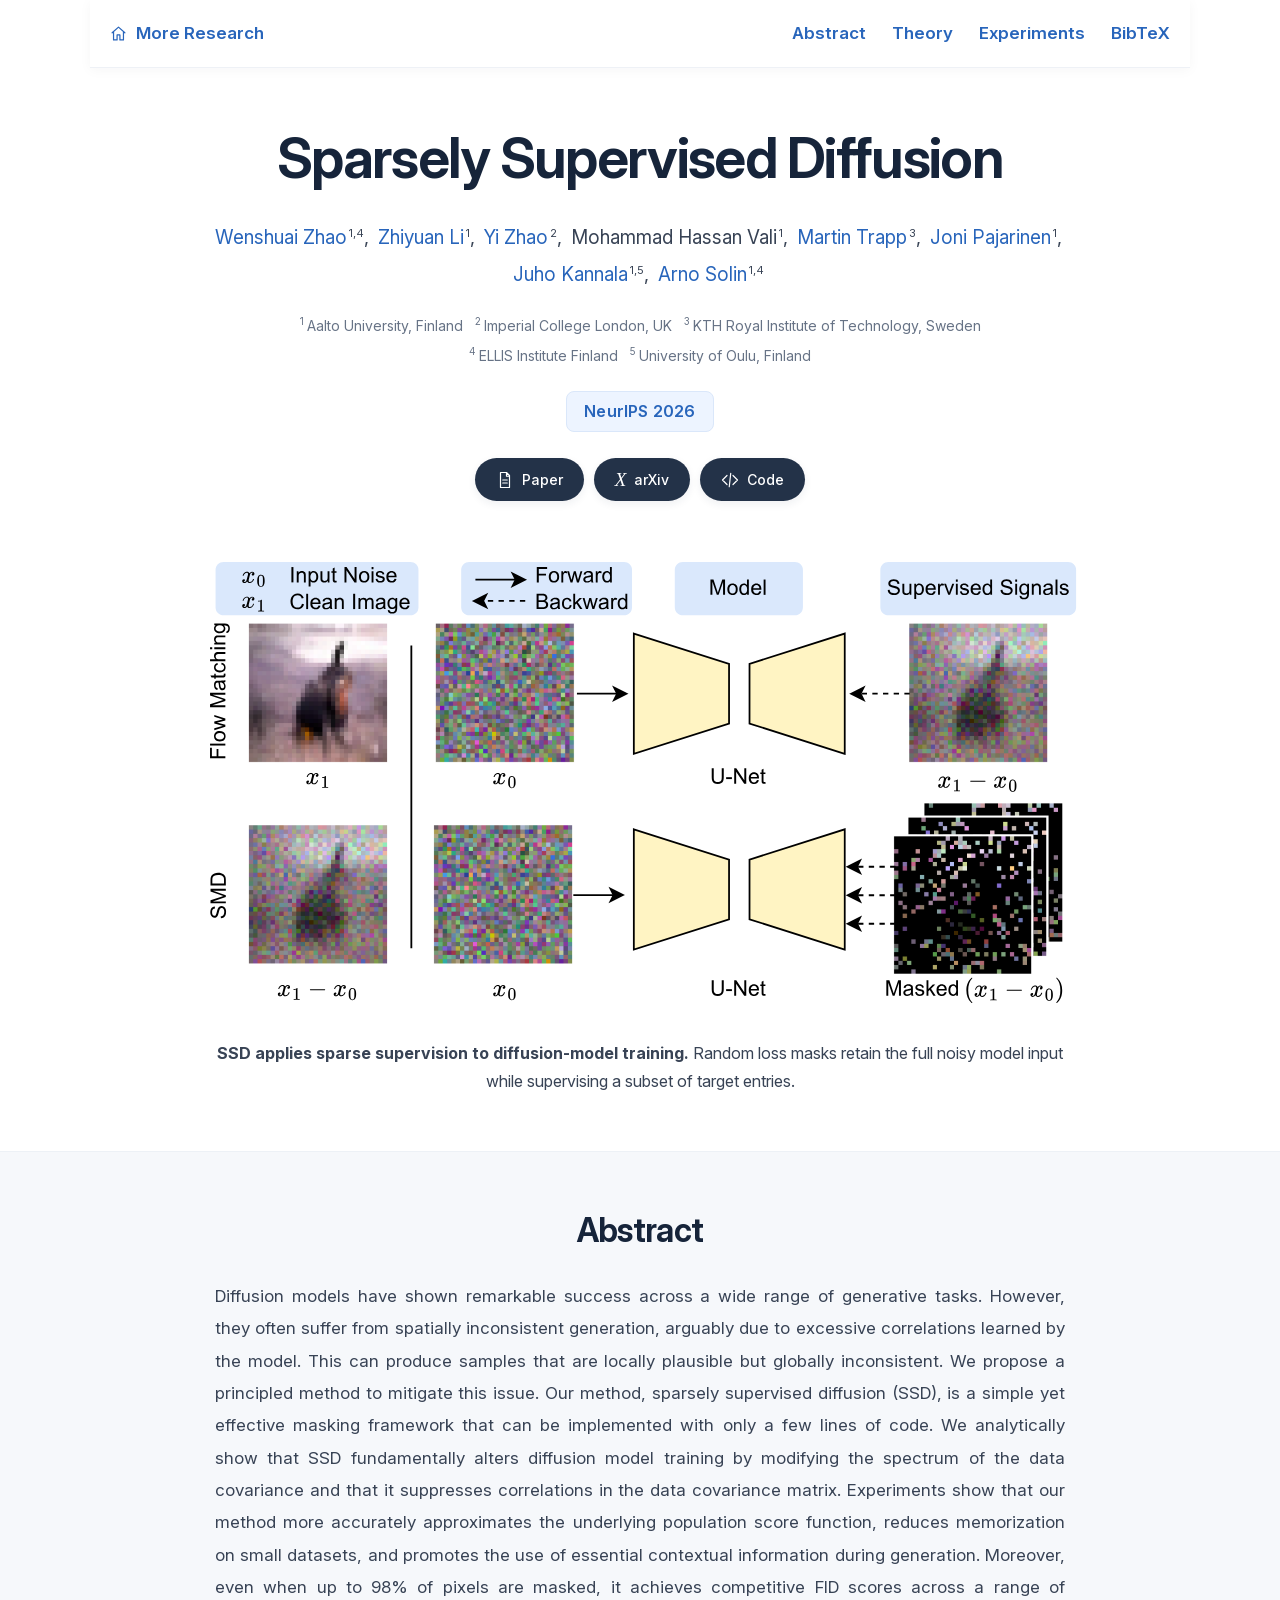
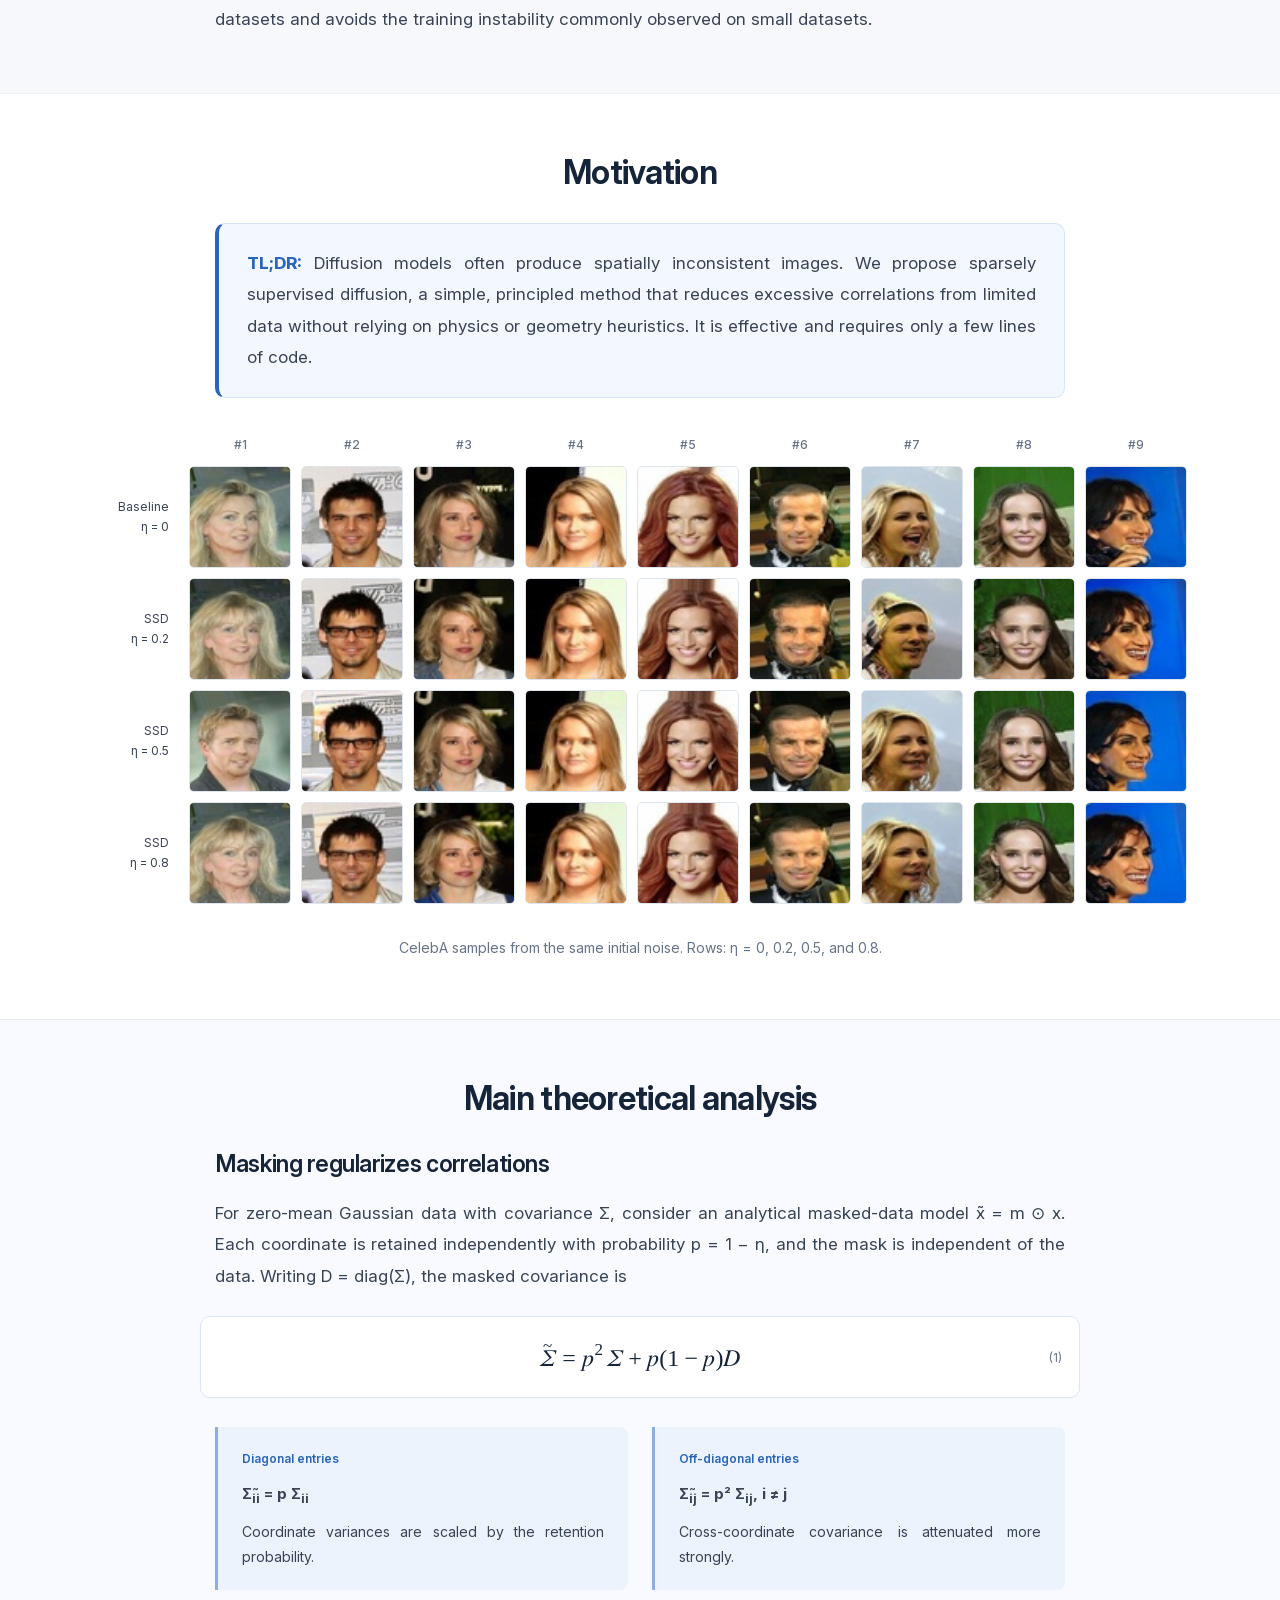
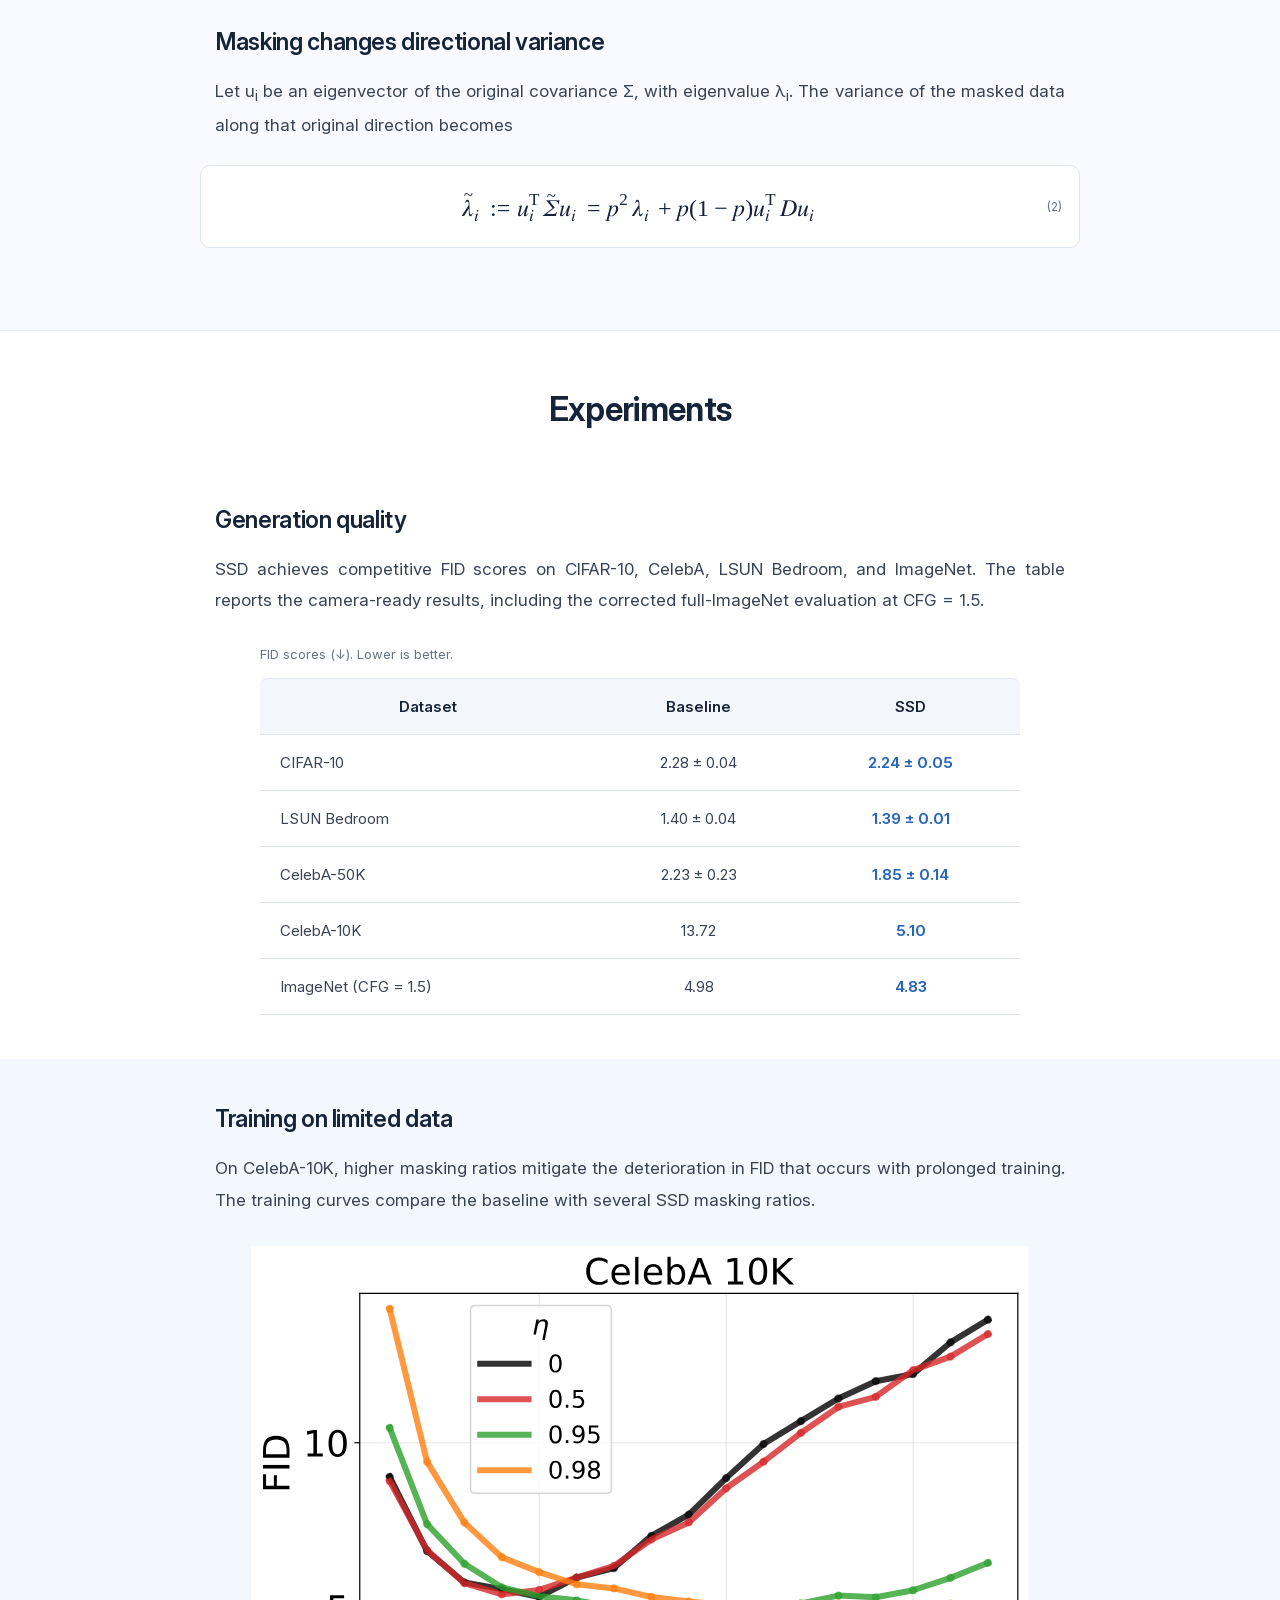
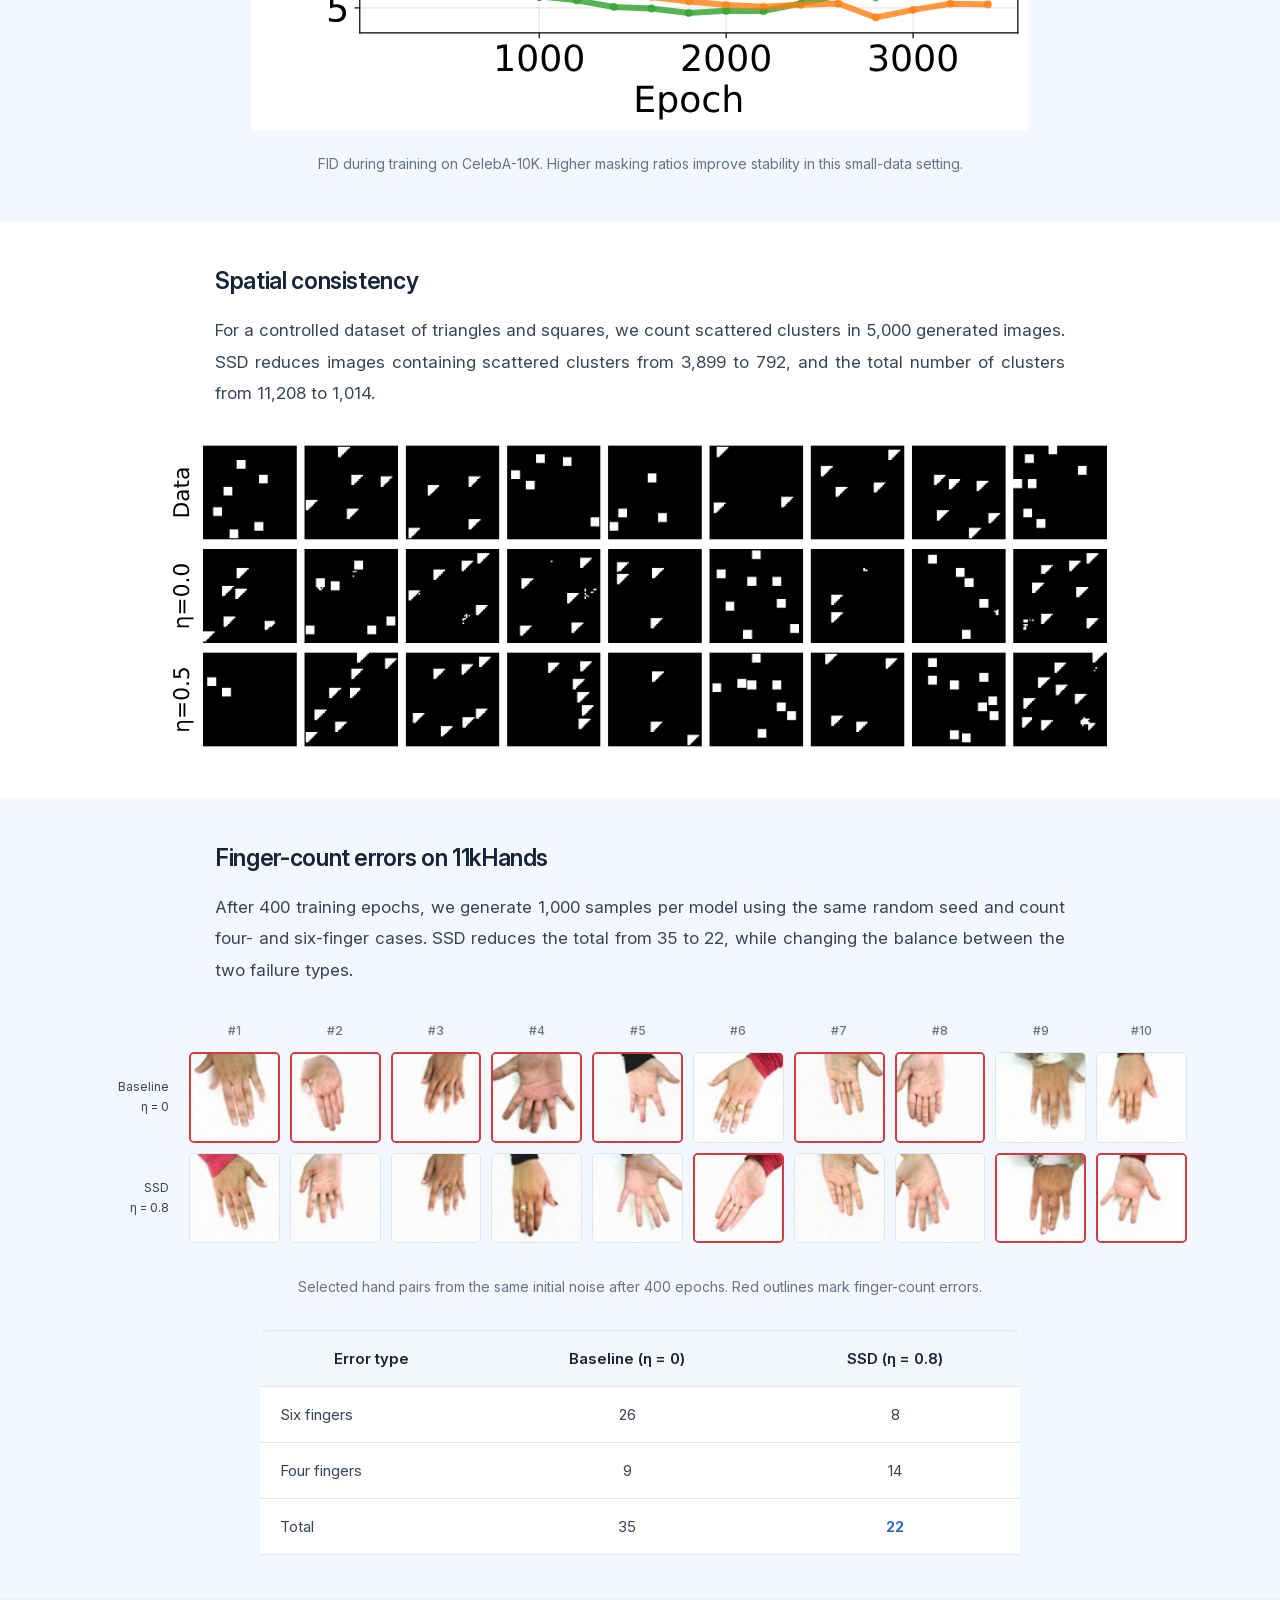
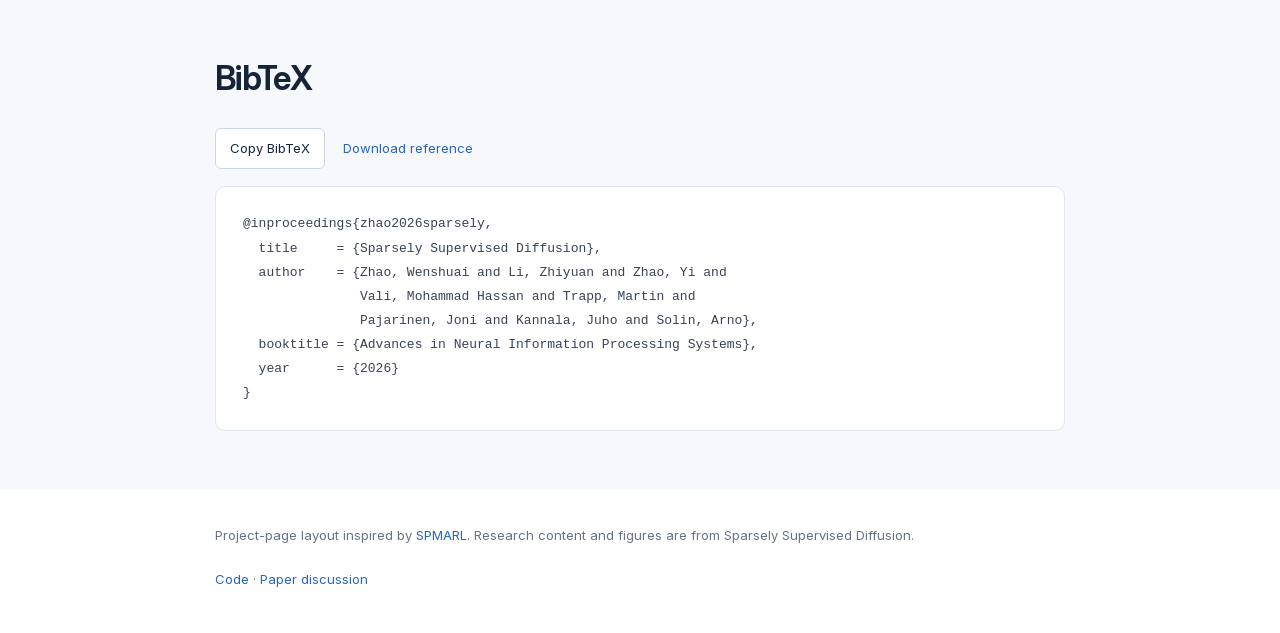
==== docs/index.html @ 61bfb3fc "Keep navigation visible and simplify theory and citation layout" ====
<!doctype html>
<html lang="en">
<head>
  <meta charset="utf-8">
  <meta name="viewport" content="width=device-width, initial-scale=1">
  <meta name="description" content="Sparsely Supervised Diffusion (SSD), NeurIPS 2026. Official project page with paper, code, method, experimental results, and BibTeX.">
  <meta name="keywords" content="diffusion models, flow matching, sparse supervision, spatial consistency, NeurIPS 2026">
  <meta name="theme-color" content="#ffffff">
  <meta property="og:title" content="Sparsely Supervised Diffusion — NeurIPS 2026">
  <meta property="og:description" content="A simple masking framework for diffusion and flow-matching models. Paper, code, and experimental results.">
  <meta property="og:type" content="website">
  <title>Sparsely Supervised Diffusion | NeurIPS 2026</title>
  <link rel="icon" href="assets/favicon.svg" type="image/svg+xml">
  <link rel="preload" href="assets/fonts/InterVariable.woff2" as="font" type="font/woff2" crossorigin>
  <link rel="stylesheet" href="styles.css">
  <script src="script.js" defer></script>
</head>
<body>
  <a class="skip-link" href="#main">Skip to content</a>
  <nav class="research-nav" aria-label="Research navigation">
    <a href="https://wenshuaizhao.github.io/" aria-label="Wenshuai Zhao's research homepage"><svg viewBox="0 0 24 24" aria-hidden="true"><path d="m3 11 9-8 9 8M5 10v11h5v-7h4v7h5V10"/></svg><span>More Research</span></a>
  <div class="section-nav"><a href="#abstract">Abstract</a><a href="#theory">Theory</a><a href="#experiments">Experiments</a><a href="#bibtex">BibTeX</a></div></nav>
  <main id="main">
    <header class="publication-header container">
      <h1>Sparsely Supervised Diffusion</h1>
      <div class="publication-authors">
        <span><a href="https://wenshuaizhao.github.io/">Wenshuai Zhao</a><sup>1,4</sup>,</span>
        <span><a href="https://lizhyun.github.io/">Zhiyuan Li</a><sup>1</sup>,</span>
        <span><a href="https://zhaoyi11.github.io/">Yi Zhao</a><sup>2</sup>,</span>
        <span>Mohammad Hassan Vali<sup>1</sup>,</span>
        <span><a href="https://trappmartin.github.io/">Martin Trapp</a><sup>3</sup>,</span>
        <span><a href="https://rl.aalto.fi/team/">Joni Pajarinen</a><sup>1</sup>,</span>
        <span><a href="https://users.aalto.fi/~kannalj1/">Juho Kannala</a><sup>1,5</sup>,</span>
        <span><a href="https://users.aalto.fi/~asolin/">Arno Solin</a><sup>1,4</sup></span>
      </div>
      <div class="publication-affiliations">
        <p><span><sup>1</sup>Aalto University, Finland</span> &nbsp; <span><sup>2</sup>Imperial College London, UK</span> &nbsp; <span><sup>3</sup>KTH Royal Institute of Technology, Sweden</span></p>
        <p><span><sup>4</sup>ELLIS Institute Finland</span> &nbsp; <span><sup>5</sup>University of Oulu, Finland</span></p>
      </div>
      <p class="publication-venue">NeurIPS 2026</p>
      <div class="publication-links">
        <a class="resource-button" href="https://openreview.net/pdf?id=4HalTYbzQG"><svg viewBox="0 0 24 24" aria-hidden="true"><path d="M6 2h8l4 4v16H6zM14 2v5h4M9 12h6M9 16h6"/></svg>Paper</a>
        <a class="resource-button" href="https://arxiv.org/abs/2602.02699"><span class="arxiv-icon" aria-hidden="true">X</span>arXiv</a>
        <a class="resource-button" href="https://github.com/wenshuaizhao/ssd"><svg viewBox="0 0 24 24" aria-hidden="true"><path d="m8 6-6 6 6 6m8-12 6 6-6 6m-3-15-2 18"/></svg>Code</a>
      </div>
    </header>
    <section class="teaser container" aria-labelledby="teaser-title">
      <figure>
        <img src="assets/method-overview.svg" alt="Method overview comparing full regression supervision in standard flow matching with masked target supervision in SSD" width="1100" height="620">
        <figcaption id="teaser-title"><strong>SSD applies sparse supervision to diffusion-model training.</strong> Random loss masks retain the full noisy model input while supervising a subset of target entries.</figcaption>
      </figure>
    </section>
    <section id="abstract" class="section abstract-section">
      <div class="container text-container">
        <h2>Abstract</h2>
        <p>Diffusion models have shown remarkable success across a wide range of generative tasks. However, they often suffer from spatially inconsistent generation, arguably due to excessive correlations learned by the model. This can produce samples that are locally plausible but globally inconsistent. We propose a principled method to mitigate this issue. Our method, sparsely supervised diffusion (SSD), is a simple yet effective masking framework that can be implemented with only a few lines of code. We analytically show that SSD fundamentally alters diffusion model training by modifying the spectrum of the data covariance and that it suppresses correlations in the data covariance matrix. Experiments show that our method more accurately approximates the underlying population score function, reduces memorization on small datasets, and promotes the use of essential contextual information during generation. Moreover, even when up to 98% of pixels are masked, it achieves competitive FID scores across a range of datasets and avoids the training instability commonly observed on small datasets.</p>
      </div>
    </section>
    <section id="motivation" class="section">
      <div class="container">
        <h2>Motivation</h2>
        <div class="motivation-box">
          <p><strong class="tldr-label">TL;DR:</strong> Diffusion models often produce spatially inconsistent images. We propose sparsely supervised diffusion, a simple, principled method that reduces excessive correlations from limited data without relying on physics or geometry heuristics. It is effective and requires only a few lines of code.</p>
        </div>
        <figure class="sample-figure">
          <div class="gallery-scroll" tabindex="0" role="region" aria-label="All CelebA samples; scroll horizontally on small screens">
            <div class="celeba-grid"><span></span><span class="sample-header">#1</span><span class="sample-header">#2</span><span class="sample-header">#3</span><span class="sample-header">#4</span><span class="sample-header">#5</span><span class="sample-header">#6</span><span class="sample-header">#7</span><span class="sample-header">#8</span><span class="sample-header">#9</span><span class="sample-row-label">Baseline<br>η = 0</span><button class="sample-preview" data-image="assets/celeba-eta-0-1.png" data-title="CelebA sample 1, baseline at eta 0" type="button" aria-label="Enlarge CelebA sample 1, baseline at eta 0"><img src="assets/celeba-eta-0-1.png" alt="CelebA sample 1, baseline at eta 0" width="64" height="64" loading="lazy"></button><button class="sample-preview" data-image="assets/celeba-eta-0-2.png" data-title="CelebA sample 2, baseline at eta 0" type="button" aria-label="Enlarge CelebA sample 2, baseline at eta 0"><img src="assets/celeba-eta-0-2.png" alt="CelebA sample 2, baseline at eta 0" width="64" height="64" loading="lazy"></button><button class="sample-preview" data-image="assets/celeba-eta-0-3.png" data-title="CelebA sample 3, baseline at eta 0" type="button" aria-label="Enlarge CelebA sample 3, baseline at eta 0"><img src="assets/celeba-eta-0-3.png" alt="CelebA sample 3, baseline at eta 0" width="64" height="64" loading="lazy"></button><button class="sample-preview" data-image="assets/celeba-eta-0-4.png" data-title="CelebA sample 4, baseline at eta 0" type="button" aria-label="Enlarge CelebA sample 4, baseline at eta 0"><img src="assets/celeba-eta-0-4.png" alt="CelebA sample 4, baseline at eta 0" width="64" height="64" loading="lazy"></button><button class="sample-preview" data-image="assets/celeba-eta-0-5.png" data-title="CelebA sample 5, baseline at eta 0" type="button" aria-label="Enlarge CelebA sample 5, baseline at eta 0"><img src="assets/celeba-eta-0-5.png" alt="CelebA sample 5, baseline at eta 0" width="64" height="64" loading="lazy"></button><button class="sample-preview" data-image="assets/celeba-eta-0-6.png" data-title="CelebA sample 6, baseline at eta 0" type="button" aria-label="Enlarge CelebA sample 6, baseline at eta 0"><img src="assets/celeba-eta-0-6.png" alt="CelebA sample 6, baseline at eta 0" width="64" height="64" loading="lazy"></button><button class="sample-preview" data-image="assets/celeba-eta-0-7.png" data-title="CelebA sample 7, baseline at eta 0" type="button" aria-label="Enlarge CelebA sample 7, baseline at eta 0"><img src="assets/celeba-eta-0-7.png" alt="CelebA sample 7, baseline at eta 0" width="64" height="64" loading="lazy"></button><button class="sample-preview" data-image="assets/celeba-eta-0-8.png" data-title="CelebA sample 8, baseline at eta 0" type="button" aria-label="Enlarge CelebA sample 8, baseline at eta 0"><img src="assets/celeba-eta-0-8.png" alt="CelebA sample 8, baseline at eta 0" width="64" height="64" loading="lazy"></button><button class="sample-preview" data-image="assets/celeba-eta-0-9.png" data-title="CelebA sample 9, baseline at eta 0" type="button" aria-label="Enlarge CelebA sample 9, baseline at eta 0"><img src="assets/celeba-eta-0-9.png" alt="CelebA sample 9, baseline at eta 0" width="64" height="64" loading="lazy"></button><span class="sample-row-label">SSD<br>η = 0.2</span><button class="sample-preview" data-image="assets/celeba-eta-2-1.png" data-title="CelebA sample 1, SSD at eta 0.2" type="button" aria-label="Enlarge CelebA sample 1, SSD at eta 0.2"><img src="assets/celeba-eta-2-1.png" alt="CelebA sample 1, SSD at eta 0.2" width="64" height="64" loading="lazy"></button><button class="sample-preview" data-image="assets/celeba-eta-2-2.png" data-title="CelebA sample 2, SSD at eta 0.2" type="button" aria-label="Enlarge CelebA sample 2, SSD at eta 0.2"><img src="assets/celeba-eta-2-2.png" alt="CelebA sample 2, SSD at eta 0.2" width="64" height="64" loading="lazy"></button><button class="sample-preview" data-image="assets/celeba-eta-2-3.png" data-title="CelebA sample 3, SSD at eta 0.2" type="button" aria-label="Enlarge CelebA sample 3, SSD at eta 0.2"><img src="assets/celeba-eta-2-3.png" alt="CelebA sample 3, SSD at eta 0.2" width="64" height="64" loading="lazy"></button><button class="sample-preview" data-image="assets/celeba-eta-2-4.png" data-title="CelebA sample 4, SSD at eta 0.2" type="button" aria-label="Enlarge CelebA sample 4, SSD at eta 0.2"><img src="assets/celeba-eta-2-4.png" alt="CelebA sample 4, SSD at eta 0.2" width="64" height="64" loading="lazy"></button><button class="sample-preview" data-image="assets/celeba-eta-2-5.png" data-title="CelebA sample 5, SSD at eta 0.2" type="button" aria-label="Enlarge CelebA sample 5, SSD at eta 0.2"><img src="assets/celeba-eta-2-5.png" alt="CelebA sample 5, SSD at eta 0.2" width="64" height="64" loading="lazy"></button><button class="sample-preview" data-image="assets/celeba-eta-2-6.png" data-title="CelebA sample 6, SSD at eta 0.2" type="button" aria-label="Enlarge CelebA sample 6, SSD at eta 0.2"><img src="assets/celeba-eta-2-6.png" alt="CelebA sample 6, SSD at eta 0.2" width="64" height="64" loading="lazy"></button><button class="sample-preview" data-image="assets/celeba-eta-2-7.png" data-title="CelebA sample 7, SSD at eta 0.2" type="button" aria-label="Enlarge CelebA sample 7, SSD at eta 0.2"><img src="assets/celeba-eta-2-7.png" alt="CelebA sample 7, SSD at eta 0.2" width="64" height="64" loading="lazy"></button><button class="sample-preview" data-image="assets/celeba-eta-2-8.png" data-title="CelebA sample 8, SSD at eta 0.2" type="button" aria-label="Enlarge CelebA sample 8, SSD at eta 0.2"><img src="assets/celeba-eta-2-8.png" alt="CelebA sample 8, SSD at eta 0.2" width="64" height="64" loading="lazy"></button><button class="sample-preview" data-image="assets/celeba-eta-2-9.png" data-title="CelebA sample 9, SSD at eta 0.2" type="button" aria-label="Enlarge CelebA sample 9, SSD at eta 0.2"><img src="assets/celeba-eta-2-9.png" alt="CelebA sample 9, SSD at eta 0.2" width="64" height="64" loading="lazy"></button><span class="sample-row-label">SSD<br>η = 0.5</span><button class="sample-preview" data-image="assets/celeba-eta-5-1.png" data-title="CelebA sample 1, SSD at eta 0.5" type="button" aria-label="Enlarge CelebA sample 1, SSD at eta 0.5"><img src="assets/celeba-eta-5-1.png" alt="CelebA sample 1, SSD at eta 0.5" width="64" height="64" loading="lazy"></button><button class="sample-preview" data-image="assets/celeba-eta-5-2.png" data-title="CelebA sample 2, SSD at eta 0.5" type="button" aria-label="Enlarge CelebA sample 2, SSD at eta 0.5"><img src="assets/celeba-eta-5-2.png" alt="CelebA sample 2, SSD at eta 0.5" width="64" height="64" loading="lazy"></button><button class="sample-preview" data-image="assets/celeba-eta-5-3.png" data-title="CelebA sample 3, SSD at eta 0.5" type="button" aria-label="Enlarge CelebA sample 3, SSD at eta 0.5"><img src="assets/celeba-eta-5-3.png" alt="CelebA sample 3, SSD at eta 0.5" width="64" height="64" loading="lazy"></button><button class="sample-preview" data-image="assets/celeba-eta-5-4.png" data-title="CelebA sample 4, SSD at eta 0.5" type="button" aria-label="Enlarge CelebA sample 4, SSD at eta 0.5"><img src="assets/celeba-eta-5-4.png" alt="CelebA sample 4, SSD at eta 0.5" width="64" height="64" loading="lazy"></button><button class="sample-preview" data-image="assets/celeba-eta-5-5.png" data-title="CelebA sample 5, SSD at eta 0.5" type="button" aria-label="Enlarge CelebA sample 5, SSD at eta 0.5"><img src="assets/celeba-eta-5-5.png" alt="CelebA sample 5, SSD at eta 0.5" width="64" height="64" loading="lazy"></button><button class="sample-preview" data-image="assets/celeba-eta-5-6.png" data-title="CelebA sample 6, SSD at eta 0.5" type="button" aria-label="Enlarge CelebA sample 6, SSD at eta 0.5"><img src="assets/celeba-eta-5-6.png" alt="CelebA sample 6, SSD at eta 0.5" width="64" height="64" loading="lazy"></button><button class="sample-preview" data-image="assets/celeba-eta-5-7.png" data-title="CelebA sample 7, SSD at eta 0.5" type="button" aria-label="Enlarge CelebA sample 7, SSD at eta 0.5"><img src="assets/celeba-eta-5-7.png" alt="CelebA sample 7, SSD at eta 0.5" width="64" height="64" loading="lazy"></button><button class="sample-preview" data-image="assets/celeba-eta-5-8.png" data-title="CelebA sample 8, SSD at eta 0.5" type="button" aria-label="Enlarge CelebA sample 8, SSD at eta 0.5"><img src="assets/celeba-eta-5-8.png" alt="CelebA sample 8, SSD at eta 0.5" width="64" height="64" loading="lazy"></button><button class="sample-preview" data-image="assets/celeba-eta-5-9.png" data-title="CelebA sample 9, SSD at eta 0.5" type="button" aria-label="Enlarge CelebA sample 9, SSD at eta 0.5"><img src="assets/celeba-eta-5-9.png" alt="CelebA sample 9, SSD at eta 0.5" width="64" height="64" loading="lazy"></button><span class="sample-row-label">SSD<br>η = 0.8</span><button class="sample-preview" data-image="assets/celeba-eta-8-1.png" data-title="CelebA sample 1, SSD at eta 0.8" type="button" aria-label="Enlarge CelebA sample 1, SSD at eta 0.8"><img src="assets/celeba-eta-8-1.png" alt="CelebA sample 1, SSD at eta 0.8" width="64" height="64" loading="lazy"></button><button class="sample-preview" data-image="assets/celeba-eta-8-2.png" data-title="CelebA sample 2, SSD at eta 0.8" type="button" aria-label="Enlarge CelebA sample 2, SSD at eta 0.8"><img src="assets/celeba-eta-8-2.png" alt="CelebA sample 2, SSD at eta 0.8" width="64" height="64" loading="lazy"></button><button class="sample-preview" data-image="assets/celeba-eta-8-3.png" data-title="CelebA sample 3, SSD at eta 0.8" type="button" aria-label="Enlarge CelebA sample 3, SSD at eta 0.8"><img src="assets/celeba-eta-8-3.png" alt="CelebA sample 3, SSD at eta 0.8" width="64" height="64" loading="lazy"></button><button class="sample-preview" data-image="assets/celeba-eta-8-4.png" data-title="CelebA sample 4, SSD at eta 0.8" type="button" aria-label="Enlarge CelebA sample 4, SSD at eta 0.8"><img src="assets/celeba-eta-8-4.png" alt="CelebA sample 4, SSD at eta 0.8" width="64" height="64" loading="lazy"></button><button class="sample-preview" data-image="assets/celeba-eta-8-5.png" data-title="CelebA sample 5, SSD at eta 0.8" type="button" aria-label="Enlarge CelebA sample 5, SSD at eta 0.8"><img src="assets/celeba-eta-8-5.png" alt="CelebA sample 5, SSD at eta 0.8" width="64" height="64" loading="lazy"></button><button class="sample-preview" data-image="assets/celeba-eta-8-6.png" data-title="CelebA sample 6, SSD at eta 0.8" type="button" aria-label="Enlarge CelebA sample 6, SSD at eta 0.8"><img src="assets/celeba-eta-8-6.png" alt="CelebA sample 6, SSD at eta 0.8" width="64" height="64" loading="lazy"></button><button class="sample-preview" data-image="assets/celeba-eta-8-7.png" data-title="CelebA sample 7, SSD at eta 0.8" type="button" aria-label="Enlarge CelebA sample 7, SSD at eta 0.8"><img src="assets/celeba-eta-8-7.png" alt="CelebA sample 7, SSD at eta 0.8" width="64" height="64" loading="lazy"></button><button class="sample-preview" data-image="assets/celeba-eta-8-8.png" data-title="CelebA sample 8, SSD at eta 0.8" type="button" aria-label="Enlarge CelebA sample 8, SSD at eta 0.8"><img src="assets/celeba-eta-8-8.png" alt="CelebA sample 8, SSD at eta 0.8" width="64" height="64" loading="lazy"></button><button class="sample-preview" data-image="assets/celeba-eta-8-9.png" data-title="CelebA sample 9, SSD at eta 0.8" type="button" aria-label="Enlarge CelebA sample 9, SSD at eta 0.8"><img src="assets/celeba-eta-8-9.png" alt="CelebA sample 9, SSD at eta 0.8" width="64" height="64" loading="lazy"></button></div></div>
          <figcaption>CelebA samples from the same initial noise. Rows: η = 0, 0.2, 0.5, and 0.8.</figcaption>
        </figure>
      </div>
    </section>
    <section id="theory" class="section theory-section">
      <div class="container">
        <h2>Main theoretical analysis</h2>
        
        <div class="text-container prose">
          <h3>Masking regularizes correlations</h3>
          <p>For zero-mean Gaussian data with covariance Σ, consider an analytical masked-data model x̃ = m ⊙ x. Each coordinate is retained independently with probability p = 1 − η, and the mask is independent of the data. Writing D = diag(Σ), the masked covariance is</p>
        </div>
        <div class="equation-panel"><math display="block" aria-label="Masked covariance equals p squared times Sigma plus p times one minus p times D"><mrow><mover><mi>Σ</mi><mo>~</mo></mover><mo>=</mo><msup><mi>p</mi><mn>2</mn></msup><mi>Σ</mi><mo>+</mo><mi>p</mi><mo>(</mo><mn>1</mn><mo>−</mo><mi>p</mi><mo>)</mo><mi>D</mi></mrow></math><span class="equation-number">(1)</span></div>
        <div class="covariance-explanation">
          <div><span class="theory-label">Diagonal entries</span><p><strong>Σ̃<sub>ii</sub> = p Σ<sub>ii</sub></strong></p><p>Coordinate variances are scaled by the retention probability.</p></div>
          <div><span class="theory-label">Off-diagonal entries</span><p><strong>Σ̃<sub>ij</sub> = p² Σ<sub>ij</sub>, i ≠ j</strong></p><p>Cross-coordinate covariance is attenuated more strongly.</p></div>
        </div>
        <div class="text-container prose">
          <h3>Masking changes directional variance</h3>
          <p>Let u<sub>i</sub> be an eigenvector of the original covariance Σ, with eigenvalue λ<sub>i</sub>. The variance of the masked data along that original direction becomes</p>
        </div>
        <div class="equation-panel"><math display="block" aria-label="Projected masked variance equals p squared lambda i plus p times one minus p times u i transpose D u i"><mrow><msub><mover><mi>λ</mi><mo>~</mo></mover><mi>i</mi></msub><mo>:=</mo><msubsup><mi>u</mi><mi>i</mi><mi mathvariant="normal">T</mi></msubsup><mover><mi>Σ</mi><mo>~</mo></mover><msub><mi>u</mi><mi>i</mi></msub><mo>=</mo><msup><mi>p</mi><mn>2</mn></msup><msub><mi>λ</mi><mi>i</mi></msub><mo>+</mo><mi>p</mi><mo>(</mo><mn>1</mn><mo>−</mo><mi>p</mi><mo>)</mo><msubsup><mi>u</mi><mi>i</mi><mi mathvariant="normal">T</mi></msubsup><mi>D</mi><msub><mi>u</mi><mi>i</mi></msub></mrow></math><span class="equation-number">(2)</span></div>
      </div>
    </section>
    <section id="experiments" class="section experiments-section">
      <div class="container"><h2>Experiments</h2></div>
      <section class="experiment-subsection" aria-label="Generation quality">
        <div class="container">
        <h3>Generation quality</h3>
        <p class="prose">SSD achieves competitive FID scores on CIFAR-10, CelebA, LSUN Bedroom, and ImageNet. The table reports the camera-ready results, including the corrected full-ImageNet evaluation at CFG = 1.5.</p>
        <div class="table-container">
          <table>
            <caption>FID scores (↓). Lower is better.</caption>
            <thead><tr><th scope="col">Dataset</th><th scope="col">Baseline</th><th scope="col">SSD</th></tr></thead>
            <tbody>
              <tr><th scope="row">CIFAR-10</th><td>2.28 ± 0.04</td><td><strong>2.24 ± 0.05</strong></td></tr>
              <tr><th scope="row">LSUN Bedroom</th><td>1.40 ± 0.04</td><td><strong>1.39 ± 0.01</strong></td></tr>
              <tr><th scope="row">CelebA-50K</th><td>2.23 ± 0.23</td><td><strong>1.85 ± 0.14</strong></td></tr>
              <tr><th scope="row">CelebA-10K</th><td>13.72</td><td><strong>5.10</strong></td></tr>
              <tr><th scope="row">ImageNet (CFG = 1.5)</th><td>4.98</td><td><strong>4.83</strong></td></tr>
            </tbody>
          </table>
        </div>
        </div>
      </section>
      <section class="experiment-subsection" aria-label="Training on limited data">
        <div class="container">
        <h3>Training on limited data</h3>
        <p class="prose">On CelebA-10K, higher masking ratios mitigate the deterioration in FID that occurs with prolonged training. The training curves compare the baseline with several SSD masking ratios.</p>
        <figure class="training-figure"><img src="assets/celeba10k-training.svg" alt="CelebA-10K FID versus training epochs for the baseline and SSD models with different masking ratios" loading="lazy"><figcaption>FID during training on CelebA-10K. Higher masking ratios improve stability in this small-data setting.</figcaption></figure>
        </div>
      </section>
      <section class="experiment-subsection" aria-label="Spatial consistency">
        <div class="container">
        <h3>Spatial consistency</h3>
        <p class="prose">For a controlled dataset of triangles and squares, we count scattered clusters in 5,000 generated images. SSD reduces images containing scattered clusters from 3,899 to 792, and the total number of clusters from 11,208 to 1,014.</p>
        <figure><img src="assets/spatial-consistency.svg" alt="Training shapes at the top, baseline-generated shapes in the middle, and SSD-generated shapes at the bottom" loading="lazy"></figure>
        </div>
      </section>
      <section class="experiment-subsection" aria-label="Finger-count errors on 11kHands">
        <div class="container">
        <h3>Finger-count errors on 11kHands</h3>
        <p class="prose">After 400 training epochs, we generate 1,000 samples per model using the same random seed and count four- and six-finger cases. SSD reduces the total from 35 to 22, while changing the balance between the two failure types.</p>
        <figure class="hands-figure"><div class="gallery-scroll" tabindex="0" role="region" aria-label="Matched hand comparisons; scroll horizontally on small screens"><div class="hands-grid"><span></span><span class="sample-header">#1</span><span class="sample-header">#2</span><span class="sample-header">#3</span><span class="sample-header">#4</span><span class="sample-header">#5</span><span class="sample-header">#6</span><span class="sample-header">#7</span><span class="sample-header">#8</span><span class="sample-header">#9</span><span class="sample-header">#10</span><span class="sample-row-label">Baseline<br>η = 0</span><button class="sample-preview marked-error" data-image="assets/hands-baseline-1.png" data-title="Hand comparison 1, baseline, original sample 0_4_46.png, finger-count error marked in the paper grid" type="button" aria-label="Enlarge Hand comparison 1, baseline, original sample 0_4_46.png, finger-count error marked in the paper grid"><img src="assets/hands-baseline-1.png" alt="Hand comparison 1, baseline, original sample 0_4_46.png, finger-count error marked in the paper grid" width="64" height="64" loading="lazy"></button><button class="sample-preview marked-error" data-image="assets/hands-baseline-2.png" data-title="Hand comparison 2, baseline, original sample 0_4_84.png, finger-count error marked in the paper grid" type="button" aria-label="Enlarge Hand comparison 2, baseline, original sample 0_4_84.png, finger-count error marked in the paper grid"><img src="assets/hands-baseline-2.png" alt="Hand comparison 2, baseline, original sample 0_4_84.png, finger-count error marked in the paper grid" width="64" height="64" loading="lazy"></button><button class="sample-preview marked-error" data-image="assets/hands-baseline-3.png" data-title="Hand comparison 3, baseline, original sample 0_5_40.png, finger-count error marked in the paper grid" type="button" aria-label="Enlarge Hand comparison 3, baseline, original sample 0_5_40.png, finger-count error marked in the paper grid"><img src="assets/hands-baseline-3.png" alt="Hand comparison 3, baseline, original sample 0_5_40.png, finger-count error marked in the paper grid" width="64" height="64" loading="lazy"></button><button class="sample-preview marked-error" data-image="assets/hands-baseline-4.png" data-title="Hand comparison 4, baseline, original sample 0_5_55.png, finger-count error marked in the paper grid" type="button" aria-label="Enlarge Hand comparison 4, baseline, original sample 0_5_55.png, finger-count error marked in the paper grid"><img src="assets/hands-baseline-4.png" alt="Hand comparison 4, baseline, original sample 0_5_55.png, finger-count error marked in the paper grid" width="64" height="64" loading="lazy"></button><button class="sample-preview marked-error" data-image="assets/hands-baseline-5.png" data-title="Hand comparison 5, baseline, original sample 0_5_64.png, finger-count error marked in the paper grid" type="button" aria-label="Enlarge Hand comparison 5, baseline, original sample 0_5_64.png, finger-count error marked in the paper grid"><img src="assets/hands-baseline-5.png" alt="Hand comparison 5, baseline, original sample 0_5_64.png, finger-count error marked in the paper grid" width="64" height="64" loading="lazy"></button><button class="sample-preview" data-image="assets/hands-baseline-6.png" data-title="Hand comparison 6, baseline, original sample 0_5_69.png" type="button" aria-label="Enlarge Hand comparison 6, baseline, original sample 0_5_69.png"><img src="assets/hands-baseline-6.png" alt="Hand comparison 6, baseline, original sample 0_5_69.png" width="64" height="64" loading="lazy"></button><button class="sample-preview marked-error" data-image="assets/hands-baseline-7.png" data-title="Hand comparison 7, baseline, original sample 0_5_71.png, finger-count error marked in the paper grid" type="button" aria-label="Enlarge Hand comparison 7, baseline, original sample 0_5_71.png, finger-count error marked in the paper grid"><img src="assets/hands-baseline-7.png" alt="Hand comparison 7, baseline, original sample 0_5_71.png, finger-count error marked in the paper grid" width="64" height="64" loading="lazy"></button><button class="sample-preview marked-error" data-image="assets/hands-baseline-8.png" data-title="Hand comparison 8, baseline, original sample 0_5_73.png, finger-count error marked in the paper grid" type="button" aria-label="Enlarge Hand comparison 8, baseline, original sample 0_5_73.png, finger-count error marked in the paper grid"><img src="assets/hands-baseline-8.png" alt="Hand comparison 8, baseline, original sample 0_5_73.png, finger-count error marked in the paper grid" width="64" height="64" loading="lazy"></button><button class="sample-preview" data-image="assets/hands-baseline-9.png" data-title="Hand comparison 9, baseline, original sample 0_5_81.png" type="button" aria-label="Enlarge Hand comparison 9, baseline, original sample 0_5_81.png"><img src="assets/hands-baseline-9.png" alt="Hand comparison 9, baseline, original sample 0_5_81.png" width="64" height="64" loading="lazy"></button><button class="sample-preview" data-image="assets/hands-baseline-10.png" data-title="Hand comparison 10, baseline, original sample 0_5_85.png" type="button" aria-label="Enlarge Hand comparison 10, baseline, original sample 0_5_85.png"><img src="assets/hands-baseline-10.png" alt="Hand comparison 10, baseline, original sample 0_5_85.png" width="64" height="64" loading="lazy"></button><span class="sample-row-label">SSD<br>η = 0.8</span><button class="sample-preview" data-image="assets/hands-ssd-1.png" data-title="Hand comparison 1, ssd, original sample 0_4_46.png" type="button" aria-label="Enlarge Hand comparison 1, ssd, original sample 0_4_46.png"><img src="assets/hands-ssd-1.png" alt="Hand comparison 1, ssd, original sample 0_4_46.png" width="64" height="64" loading="lazy"></button><button class="sample-preview" data-image="assets/hands-ssd-2.png" data-title="Hand comparison 2, ssd, original sample 0_4_84.png" type="button" aria-label="Enlarge Hand comparison 2, ssd, original sample 0_4_84.png"><img src="assets/hands-ssd-2.png" alt="Hand comparison 2, ssd, original sample 0_4_84.png" width="64" height="64" loading="lazy"></button><button class="sample-preview" data-image="assets/hands-ssd-3.png" data-title="Hand comparison 3, ssd, original sample 0_5_40.png" type="button" aria-label="Enlarge Hand comparison 3, ssd, original sample 0_5_40.png"><img src="assets/hands-ssd-3.png" alt="Hand comparison 3, ssd, original sample 0_5_40.png" width="64" height="64" loading="lazy"></button><button class="sample-preview" data-image="assets/hands-ssd-4.png" data-title="Hand comparison 4, ssd, original sample 0_5_55.png" type="button" aria-label="Enlarge Hand comparison 4, ssd, original sample 0_5_55.png"><img src="assets/hands-ssd-4.png" alt="Hand comparison 4, ssd, original sample 0_5_55.png" width="64" height="64" loading="lazy"></button><button class="sample-preview" data-image="assets/hands-ssd-5.png" data-title="Hand comparison 5, ssd, original sample 0_5_64.png" type="button" aria-label="Enlarge Hand comparison 5, ssd, original sample 0_5_64.png"><img src="assets/hands-ssd-5.png" alt="Hand comparison 5, ssd, original sample 0_5_64.png" width="64" height="64" loading="lazy"></button><button class="sample-preview marked-error" data-image="assets/hands-ssd-6.png" data-title="Hand comparison 6, ssd, original sample 0_5_69.png, finger-count error marked in the paper grid" type="button" aria-label="Enlarge Hand comparison 6, ssd, original sample 0_5_69.png, finger-count error marked in the paper grid"><img src="assets/hands-ssd-6.png" alt="Hand comparison 6, ssd, original sample 0_5_69.png, finger-count error marked in the paper grid" width="64" height="64" loading="lazy"></button><button class="sample-preview" data-image="assets/hands-ssd-7.png" data-title="Hand comparison 7, ssd, original sample 0_5_71.png" type="button" aria-label="Enlarge Hand comparison 7, ssd, original sample 0_5_71.png"><img src="assets/hands-ssd-7.png" alt="Hand comparison 7, ssd, original sample 0_5_71.png" width="64" height="64" loading="lazy"></button><button class="sample-preview" data-image="assets/hands-ssd-8.png" data-title="Hand comparison 8, ssd, original sample 0_5_73.png" type="button" aria-label="Enlarge Hand comparison 8, ssd, original sample 0_5_73.png"><img src="assets/hands-ssd-8.png" alt="Hand comparison 8, ssd, original sample 0_5_73.png" width="64" height="64" loading="lazy"></button><button class="sample-preview marked-error" data-image="assets/hands-ssd-9.png" data-title="Hand comparison 9, ssd, original sample 0_5_81.png, finger-count error marked in the paper grid" type="button" aria-label="Enlarge Hand comparison 9, ssd, original sample 0_5_81.png, finger-count error marked in the paper grid"><img src="assets/hands-ssd-9.png" alt="Hand comparison 9, ssd, original sample 0_5_81.png, finger-count error marked in the paper grid" width="64" height="64" loading="lazy"></button><button class="sample-preview marked-error" data-image="assets/hands-ssd-10.png" data-title="Hand comparison 10, ssd, original sample 0_5_85.png, finger-count error marked in the paper grid" type="button" aria-label="Enlarge Hand comparison 10, ssd, original sample 0_5_85.png, finger-count error marked in the paper grid"><img src="assets/hands-ssd-10.png" alt="Hand comparison 10, ssd, original sample 0_5_85.png, finger-count error marked in the paper grid" width="64" height="64" loading="lazy"></button></div></div><figcaption>Selected hand pairs from the same initial noise after 400 epochs. Red outlines mark finger-count errors.</figcaption></figure>
        <div class="table-container">
          <table><thead><tr><th scope="col">Error type</th><th scope="col">Baseline (η = 0)</th><th scope="col">SSD (η = 0.8)</th></tr></thead><tbody><tr><th scope="row">Six fingers</th><td>26</td><td>8</td></tr><tr><th scope="row">Four fingers</th><td>9</td><td>14</td></tr><tr><th scope="row">Total</th><td>35</td><td><strong>22</strong></td></tr></tbody></table>
        </div>
        </div>
      </section>
    </section>
    <section id="bibtex" class="section bibtex-section">
      <div class="container text-container">
        <h2>BibTeX</h2>
        <div class="citation-actions"><button id="copy-citation" type="button">Copy BibTeX</button><a href="assets/citation.bib" download>Download reference</a></div>
        <pre><code id="citation-code">@inproceedings{zhao2026sparsely,
  title     = {Sparsely Supervised Diffusion},
  author    = {Zhao, Wenshuai and Li, Zhiyuan and Zhao, Yi and
               Vali, Mohammad Hassan and Trapp, Martin and
               Pajarinen, Joni and Kannala, Juho and Solin, Arno},
  booktitle = {Advances in Neural Information Processing Systems},
  year      = {2026}
}
</code></pre>
      </div>
    </section>
  </main>
  <footer><div class="container text-container"><p>Project-page layout inspired by <a href="https://wenshuaizhao.github.io/spmarl/">SPMARL</a>. Research content and figures are from Sparsely Supervised Diffusion.</p><p><a href="https://github.com/wenshuaizhao/ssd">Code</a> · <a href="https://openreview.net/forum?id=4HalTYbzQG">Paper discussion</a></p></div></footer>
  <dialog id="sample-dialog" aria-labelledby="sample-dialog-title"><button id="close-sample" type="button" aria-label="Close image">×</button><p id="sample-dialog-title"></p><img id="sample-dialog-image" alt="Selected generated image"></dialog>
  <p id="copy-status" class="sr-only" role="status" aria-live="polite"></p>
</body>
</html>
---- docs/styles.css ----
@font-face {
  font-family: 'Inter';
  src: url('assets/fonts/InterVariable.woff2') format('woff2');
  font-weight: 100 900;
  font-style: normal;
  font-display: swap;
}
:root {
  --prose-width: 850px;
  --text: #384355;
  --heading: #16243a;
  --link: #2865bb;
  --muted: #677386;
  --line: #dfe6ef;
  --section: #f6f8fb;
}
* { box-sizing: border-box; }
html { scroll-behavior: smooth; scroll-padding-top: 90px; }
body {
  margin: 0;
  color: var(--text);
  background: #fff;
  font: 17px/1.8 'Inter', -apple-system, BlinkMacSystemFont, 'Segoe UI', sans-serif;
  font-optical-sizing: auto;
  -webkit-font-smoothing: antialiased;
}
a { color: var(--link); text-decoration: none; text-underline-offset: 4px; }
a:hover { text-decoration: underline; }
a:focus-visible, button:focus-visible, .gallery-scroll:focus-visible {
  outline: 3px solid #588cdf;
  outline-offset: 4px;
}
button { font: inherit; cursor: pointer; }
img { display: block; max-width: 100%; height: auto; }
svg { display: block; }
figure { margin: 30px 0 0; }
figcaption {
  font-size: 14px;
  line-height: 1.75;
  color: var(--muted);
  text-align: center;
  margin: 20px auto 0;
  max-width: 850px;
}
.container { width: min(1100px, calc(100% - 64px)); margin-inline: auto; }
.text-container { max-width: var(--prose-width); }
.research-nav {
  position: sticky;
  top: 0;
  z-index: 20;
  background: #ffffffed;
  backdrop-filter: blur(12px);
  box-shadow: 0 2px 12px #16243a0a;
  display: flex;
  align-items: center;
  justify-content: space-between;
  gap: 20px;
  max-width: 1100px;
  margin: auto;
  min-height: 68px;
  padding-inline: 20px;
  font-size: 17px;
  font-weight: 600;
  border-bottom: 1px solid #eef1f6;
}
.research-nav > a { display: flex; align-items: center; gap: 9px; color: var(--link); }
.research-nav svg { width: 17px; height: 17px; stroke: currentColor; stroke-width: 1.7; fill: none; stroke-linecap: round; stroke-linejoin: round; }
.section-nav { display: flex; gap: 26px; }
.section-nav a { color: var(--link); }
.publication-header { text-align: center; padding: 58px 0 28px; }
h1 {
  color: var(--heading);
  font-size: clamp(36px, 4.7vw, 56px);
  line-height: 1.16;
  font-weight: 650;
  letter-spacing: -1.7px;
  margin: 0 auto 28px;
  max-width: 1040px;
}
.publication-authors { font-size: 19px; line-height: 1.95; margin-inline: auto; max-width: 960px; }
.publication-authors > span { display: inline-block; margin-right: 4px; }
.publication-authors sup { font-size: 11px; margin-left: 2px; }
.publication-affiliations { color: var(--muted); font-size: 14px; line-height: 1.7; margin: 20px 0; }
.publication-affiliations p { margin: 5px 0; }
.publication-affiliations sup { font-size: 10px; margin-right: 3px; }
.publication-venue {
  display: inline-block;
  font-size: 16px;
  letter-spacing: .2px;
  color: var(--link);
  font-weight: 600;
  background: #edf4ff;
  border: 1px solid #dae7fa;
  border-radius: 8px;
  padding: 5px 17px;
  margin: 4px 0 13px;
}
.publication-links { display: flex; justify-content: center; flex-wrap: wrap; gap: 10px; margin: 13px 0 10px; }
.resource-button {
  display: inline-flex;
  align-items: center;
  gap: 8px;
  line-height: 1.4;
  color: #fff;
  background: #233248;
  border-radius: 999px;
  padding: 12px 21px;
  font-size: 14px;
  font-weight: 500;
  box-shadow: 0 3px 8px #18284212;
}
.resource-button:hover { background: #354862; text-decoration: none; }
.resource-button svg { width: 18px; height: 18px; fill: none; stroke: currentColor; stroke-width: 1.6; stroke-linejoin: round; stroke-linecap: round; }
.arxiv-icon { font-size: 19px; font-family: Georgia, serif; line-height: 1; font-style: italic; }
.teaser { padding: 22px 0 56px; }
.teaser figure { margin: 0; }
.teaser img { width: 100%; max-width: 880px; margin-inline: auto; }
.teaser figcaption { font-size: 16px; color: var(--text); max-width: 850px; }
.section { padding: 58px 0; }
.abstract-section { background: var(--section); border-block: 1px solid #edf1f6; }
h2 { color: var(--heading); font-size: 33px; line-height: 1.25; font-weight: 650; letter-spacing: -.7px; margin: 0 0 29px; text-align: center; }
h3 { color: var(--heading); font-size: 23px; line-height: 1.4; font-weight: 600; letter-spacing: -.35px; margin: 42px 0 18px; }
h3:first-of-type { margin-top: 24px; }
p { margin: 0 0 20px; }
.abstract-section p { text-align: justify; margin: 0; line-height: 1.9; }
.prose { max-width: var(--prose-width); margin-inline: auto; line-height: 1.85; }
.sample-figure { margin: 32px auto 0; }
.gallery-scroll { overflow-x: auto; padding: 4px 3px 12px; scrollbar-color: #b4c5dd #f0f4f9; }
.celeba-grid, .hands-grid {
  display: grid;
  align-items: center;
  gap: 10px;
  min-width: 870px;
}
.celeba-grid { grid-template-columns: 86px repeat(9, minmax(0, 1fr)); }
.hands-grid { grid-template-columns: 86px repeat(10, minmax(0, 1fr)); }
.sample-header { text-align: center; font-size: 12px; color: var(--muted); font-weight: 500; }
.sample-row-label { text-align: right; padding-right: 10px; font-size: 12px; line-height: 1.65; color: var(--text); }
.sample-preview {
  display: block;
  width: 100%;
  padding: 0;
  background: #fff;
  border: 1px solid #dfe5ec;
  border-radius: 5px;
  overflow: hidden;
  line-height: 0;
}
.sample-preview img { width: 100%; aspect-ratio: 1; object-fit: cover; }
.sample-preview:hover { border-color: var(--link); box-shadow: 0 3px 12px #192f4a18; }
.sample-preview.marked-error { border: 2px solid #d33b43; }
.theory-section { background: #f8faff; border-block: 1px solid #e5ecf6; }
.equation-panel { display: flex; align-items: center; justify-content: center; position: relative; gap: 20px; max-width: 880px; margin: 24px auto; padding: 26px 42px; background: #fff; border: 1px solid #dce5f1; border-radius: 10px; overflow-x: auto; }
math { font-size: 24px; color: var(--heading); margin: 0; flex-shrink: 0; }
.equation-number { position: absolute; right: 17px; font-size: 12px; color: var(--muted); }
.covariance-explanation { display: grid; grid-template-columns: 1fr 1fr; max-width: 850px; gap: 24px; margin: 29px auto 36px; }
.covariance-explanation > div { padding: 21px 24px; border-left: 3px solid #8caee0; background: #edf3fd; border-radius: 0 8px 8px 0; }
.theory-label { display: block; color: var(--link); font-size: 12px; font-weight: 600; margin-bottom: 10px; }
.covariance-explanation p { font-size: 15px; margin-bottom: 8px; }
.covariance-explanation p:last-child { margin: 0; font-size: 14px; line-height: 1.8; }
.experiments-section { background: #fff; }
.experiment-subsection .container > h3 { max-width: var(--prose-width); margin: 0 auto 18px; }
.table-container { overflow-x: auto; max-width: 760px; margin: 26px auto 0; }
table { width: 100%; border-collapse: separate; border-spacing: 0; color: var(--text); font-size: 15px; background: #fff; }
caption { font-size: 13px; text-align: left; margin-bottom: 12px; color: var(--muted); }
th, td { padding: 14px 20px; border-bottom: 1px solid var(--line); text-align: center; white-space: nowrap; }
thead th { font-weight: 600; color: var(--heading); background: #f3f6fb; border-top: 1px solid var(--line); }
thead th:first-child { border-top-left-radius: 8px; }
thead th:last-child { border-top-right-radius: 8px; }
tbody th { text-align: left; font-weight: 400; }
td strong { color: var(--link); font-weight: 650; }
.training-figure { max-width: 780px; margin-inline: auto; }
.training-figure img { width: 100%; }
.experiments-section figure:not(.hands-figure):not(.training-figure) { max-width: 950px; margin-inline: auto; }
.hands-figure { margin-bottom: 30px; }
.bibtex-section { background: var(--section); border-top: 1px solid #edf1f6; }
.bibtex-section h2 { text-align: left; }
.reference { font-size: 15px; line-height: 1.85; }
.citation-actions { display: flex; align-items: center; gap: 18px; margin-bottom: 17px; font-size: 13px; }
.citation-actions button { border: 1px solid #cbd6e5; color: var(--heading); background: #fff; border-radius: 6px; padding: 8px 14px; font-size: 13px; }
.citation-actions button:hover { background: #edf3fc; }
pre { background: #fff; border: 1px solid var(--line); padding: 25px 27px; margin: 0; overflow-x: auto; font: 13px/1.85 ui-monospace, SFMono-Regular, Consolas, 'Liberation Mono', monospace; border-radius: 10px; }
footer { padding: 34px 0; font-size: 13px; color: var(--muted); line-height: 1.85; }
footer p:last-child { margin: 0; }
dialog { width: min(520px, calc(100% - 32px)); border: 1px solid #dce3ee; border-radius: 15px; padding: 30px; color: var(--text); box-shadow: 0 20px 70px #101e3440; }
dialog::backdrop { background: #0e1a2b99; backdrop-filter: blur(4px); }
#close-sample { position: absolute; top: 10px; right: 13px; border: 0; background: none; color: var(--muted); font-size: 27px; padding: 0 7px; }
#sample-dialog-title { font-size: 13px; line-height: 1.6; padding-right: 20px; margin-bottom: 18px; }
#sample-dialog-image { width: 100%; border-radius: 6px; }
#sample-dialog-image.marked-error { border: 3px solid #d33b43; }
.sr-only { position: absolute; width: 1px; height: 1px; padding: 0; margin: -1px; overflow: hidden; clip: rect(0,0,0,0); white-space: nowrap; border: 0; }
.skip-link { position: fixed; top: 8px; left: 8px; padding: 10px; background: #263a55; color: #fff; transform: translateY(-150%); z-index: 10; }
.skip-link:focus { transform: translateY(0); }
@media (max-width: 760px) {
  .container { width: calc(100% - 36px); }
  .research-nav { min-height: 64px; font-size: 14px; padding-inline: 18px; }
  .section-nav { gap: 14px; }
  .publication-header { padding-top: 37px; }
  h1 { font-size: 39px; letter-spacing: -1px; margin-bottom: 22px; }
  .publication-authors { font-size: 16px; line-height: 1.95; }
  .publication-affiliations { font-size: 12px; }
  .publication-venue { font-size: 14px; }
  .teaser { padding-bottom: 35px; }
  .teaser figcaption { font-size: 14px; }
  .section { padding: 40px 0; }
  h2 { font-size: 29px; }
  h3 { font-size: 21px; margin-top: 31px; }
  body { font-size: 15px; }
  .prose, .abstract-section p { font-size: 15px; }
  th, td { padding: 12px 14px; font-size: 13px; }
  figcaption { font-size: 12px; text-align: left; }
  pre { padding: 20px 17px; font-size: 11px; }
  .covariance-explanation { grid-template-columns: 1fr; gap: 14px; }
  .equation-panel { padding: 20px 35px 20px 20px; justify-content: flex-start; }
  math { font-size: 20px; }
}
@media (max-width: 420px) {
  h1 { font-size: 33px; }
  .section-nav a:first-child { display: none; }
  .section-nav { gap: 12px; }
  .publication-authors { font-size: 15px; }
  .resource-button { padding: 10px 16px; font-size: 13px; }
}
@media (prefers-reduced-motion: reduce) { html { scroll-behavior: auto; } }

.motivation-box {
  max-width: var(--prose-width);
  margin-inline: auto;
  padding: 24px 28px;
  border: 1px solid #d6e4f6;
  border-left: 4px solid var(--link);
  border-radius: 10px;
  background: #f3f7fe;
  line-height: 1.85;
}
.motivation-box p { margin: 0; }
.tldr-label { color: var(--link); font-weight: 750; }
@media (max-width: 760px) { .motivation-box { padding: 20px; } }

.abstract-section p, .prose, .motivation-box p, .covariance-explanation p, .reference { text-align: justify; }
.reference { max-width: var(--prose-width); margin-inline: auto; }

.experiments-section { padding-bottom: 0; }
.experiment-subsection { padding: 44px 0; background: #fff; }
.experiment-subsection:nth-of-type(even) { background: #f3f7fe; }
@media (max-width: 760px) { .experiment-subsection { padding: 32px 0; } }

.publication-affiliations span { display: inline-block; }
@media (max-width: 420px) { .research-nav { font-size: 13px; gap: 10px; } }
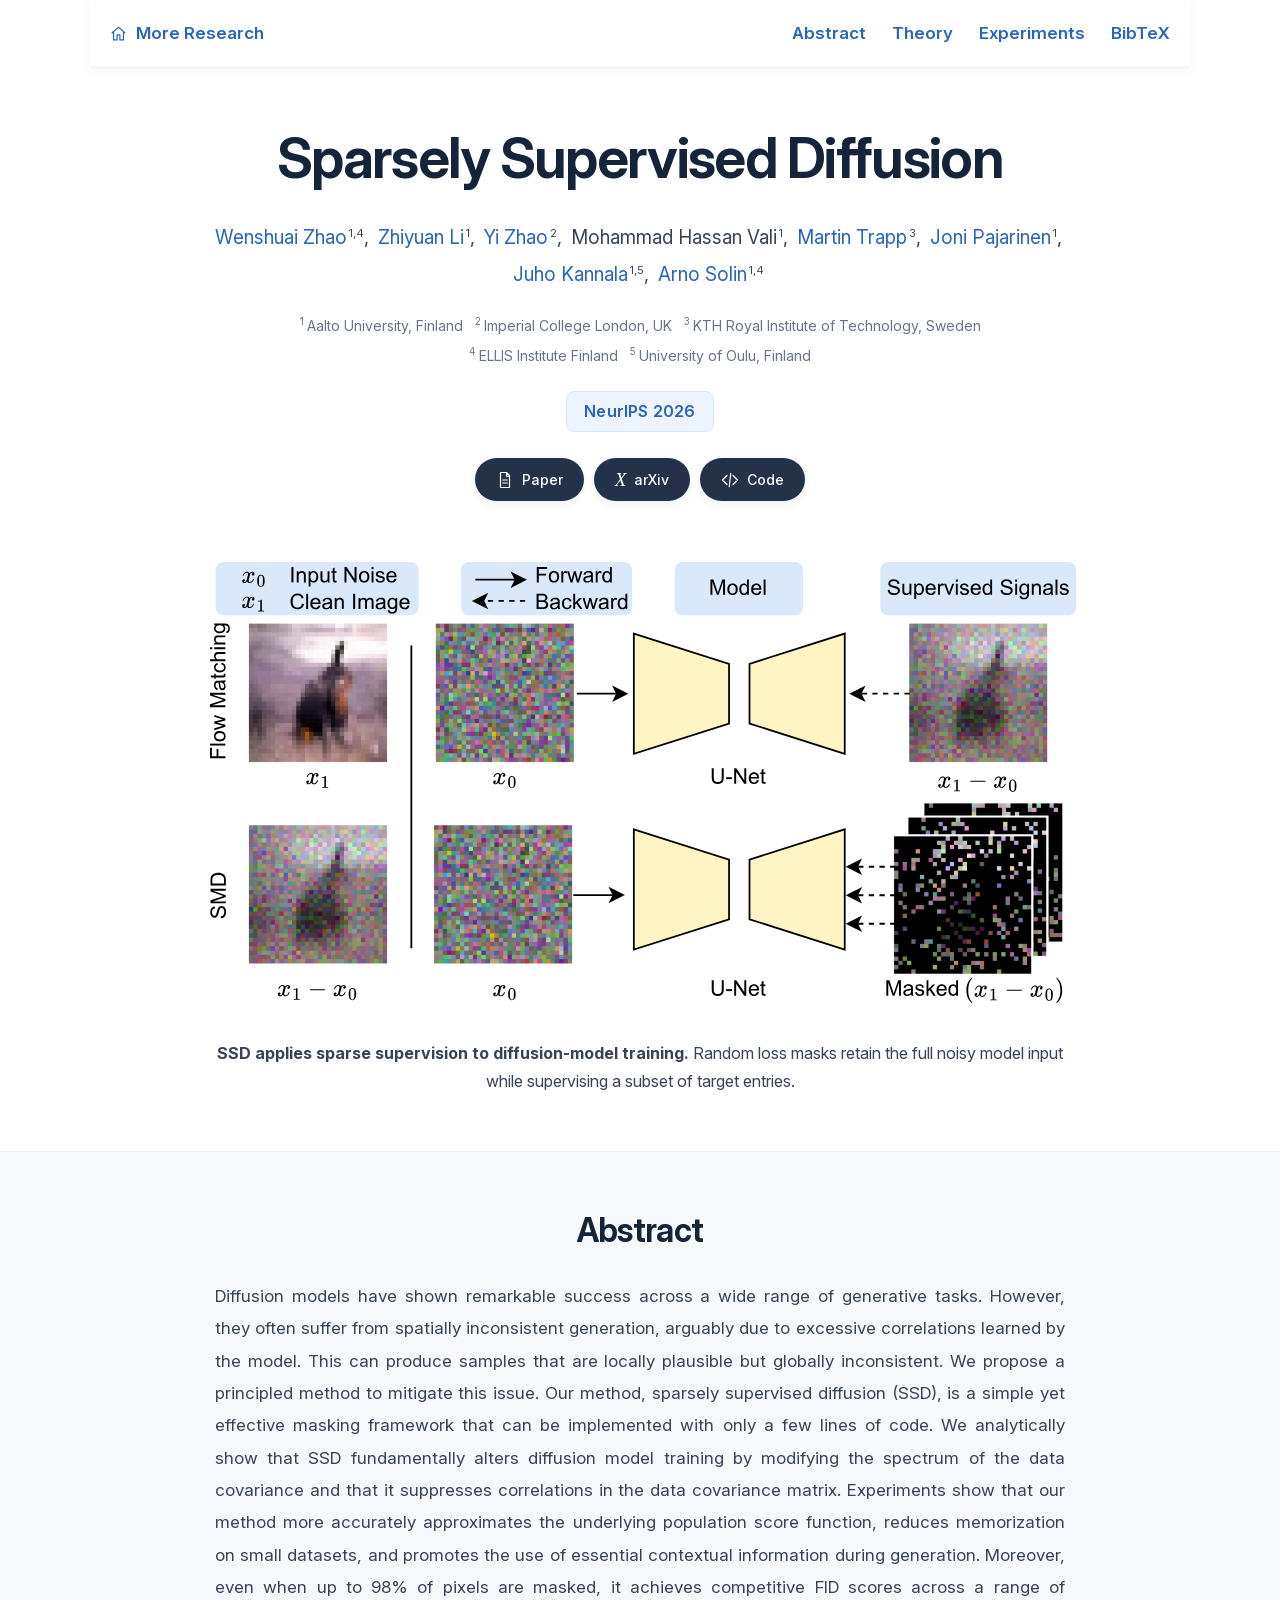
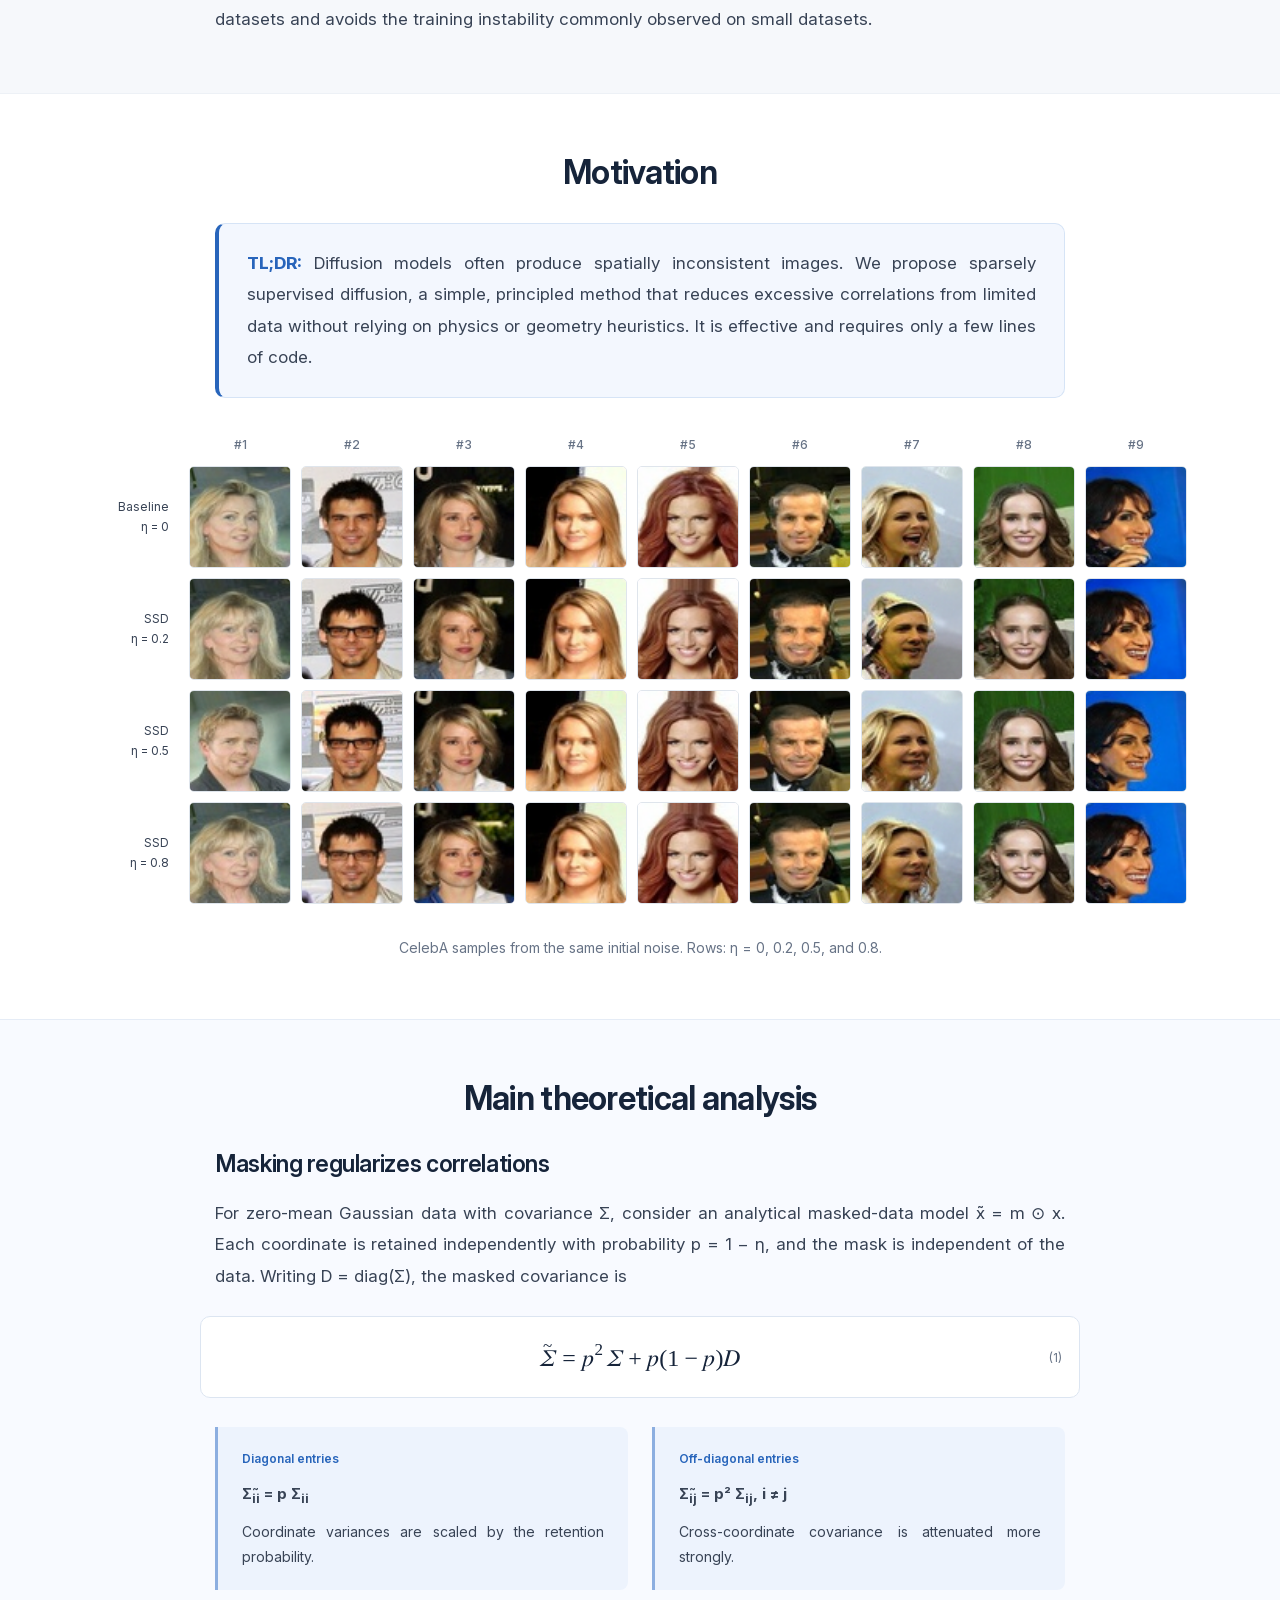
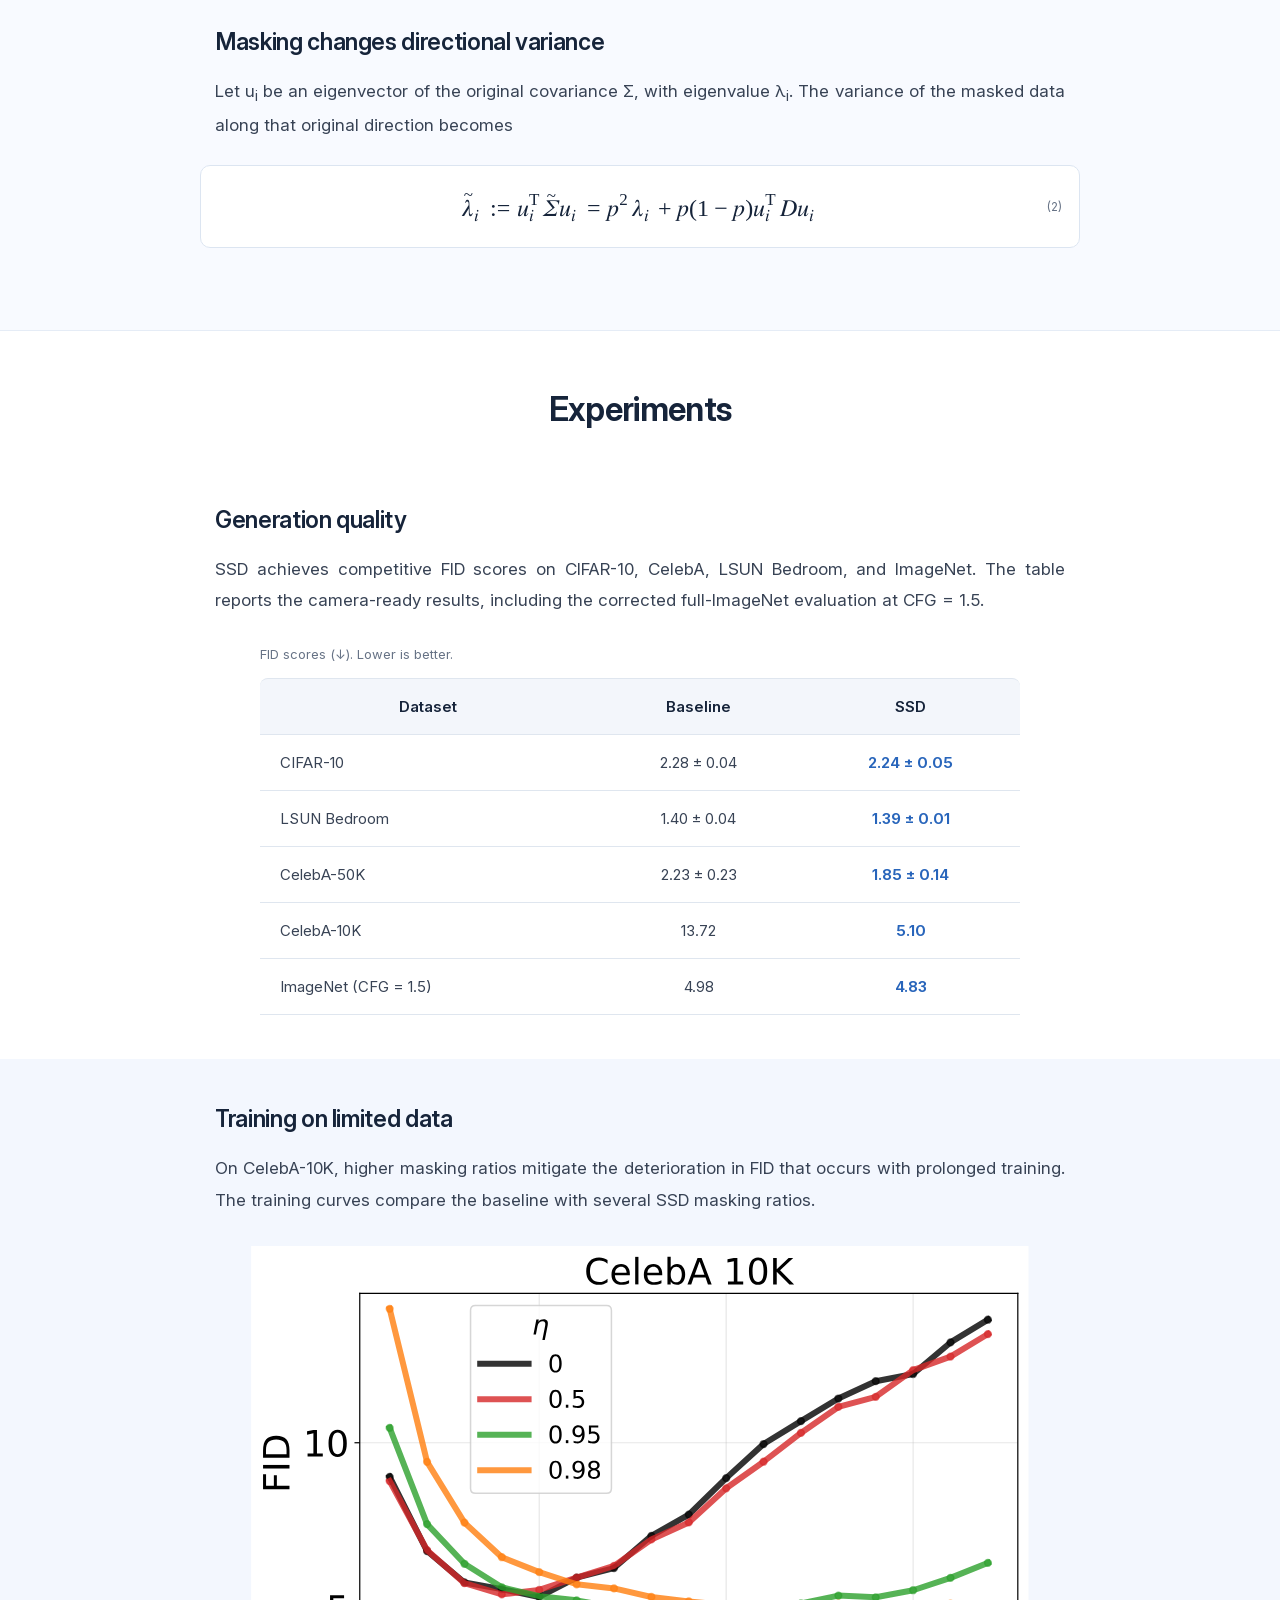
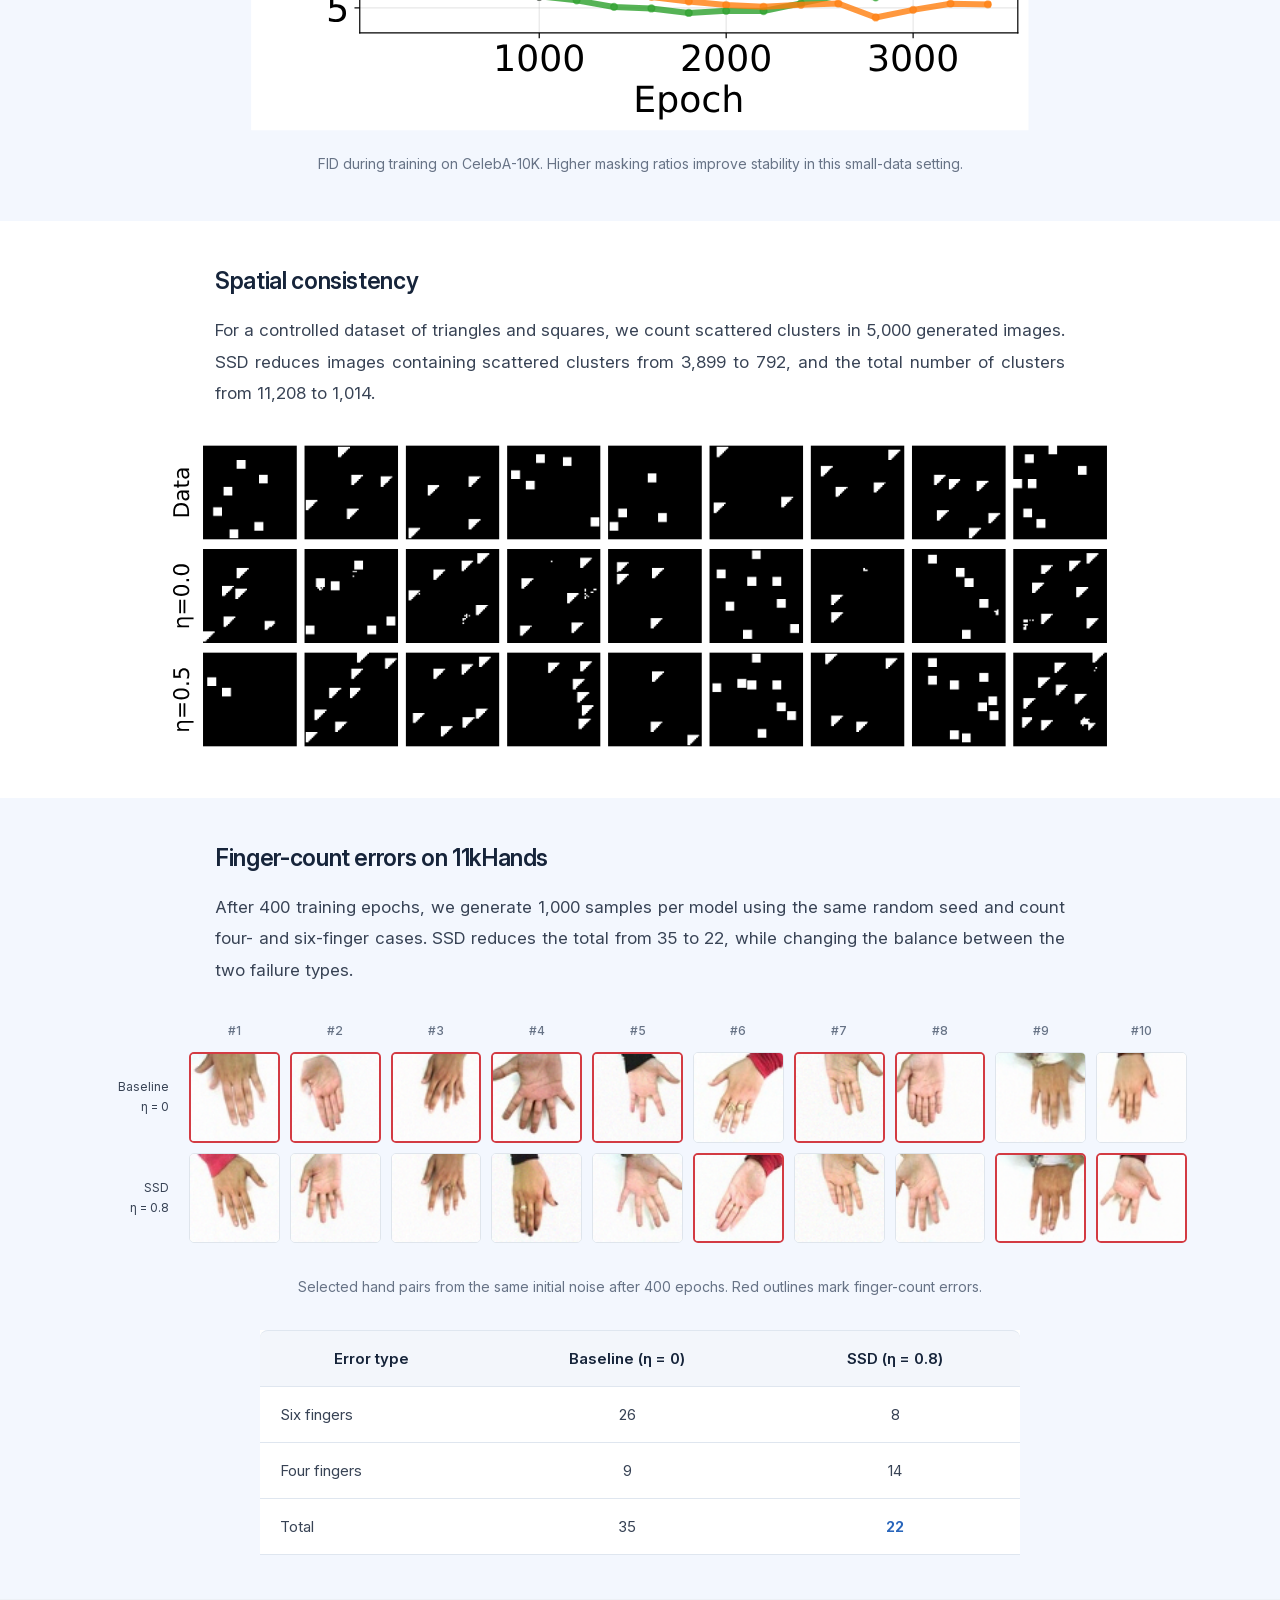
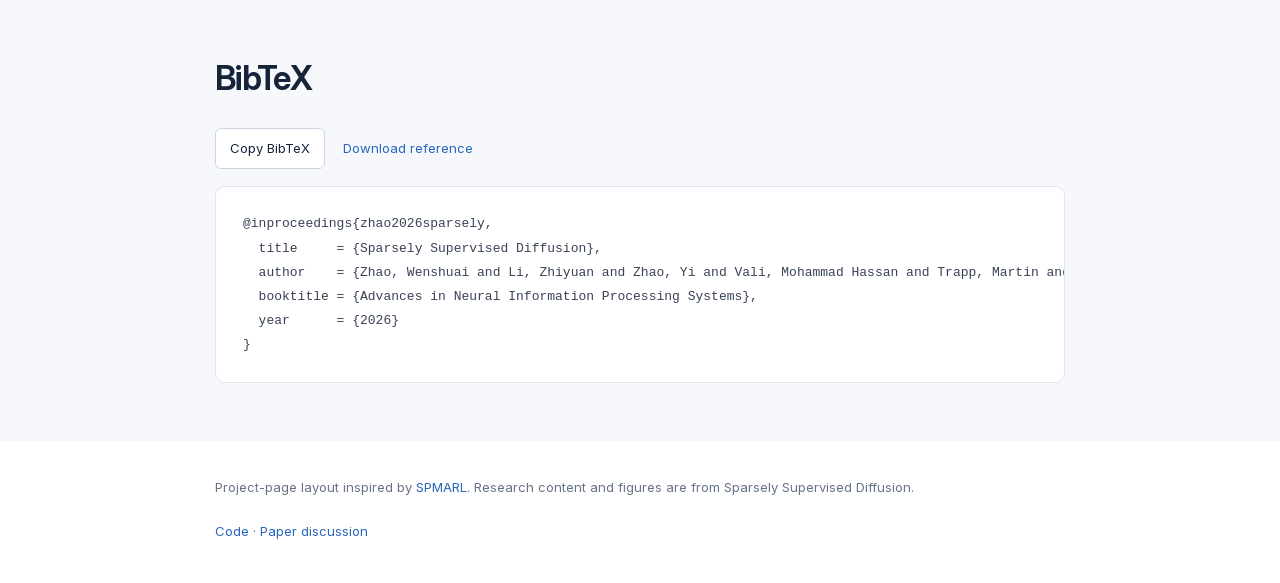
==== commit d84d0106: "Keep BibTeX author field on one line" ====
--- a/docs/index.html
+++ b/docs/index.html
@@ -141,9 +141,7 @@
         <div class="citation-actions"><button id="copy-citation" type="button">Copy BibTeX</button><a href="assets/citation.bib" download>Download reference</a></div>
         <pre><code id="citation-code">@inproceedings{zhao2026sparsely,
   title     = {Sparsely Supervised Diffusion},
-  author    = {Zhao, Wenshuai and Li, Zhiyuan and Zhao, Yi and
-               Vali, Mohammad Hassan and Trapp, Martin and
-               Pajarinen, Joni and Kannala, Juho and Solin, Arno},
+  author    = {Zhao, Wenshuai and Li, Zhiyuan and Zhao, Yi and Vali, Mohammad Hassan and Trapp, Martin and Pajarinen, Joni and Kannala, Juho and Solin, Arno},
   booktitle = {Advances in Neural Information Processing Systems},
   year      = {2026}
 }
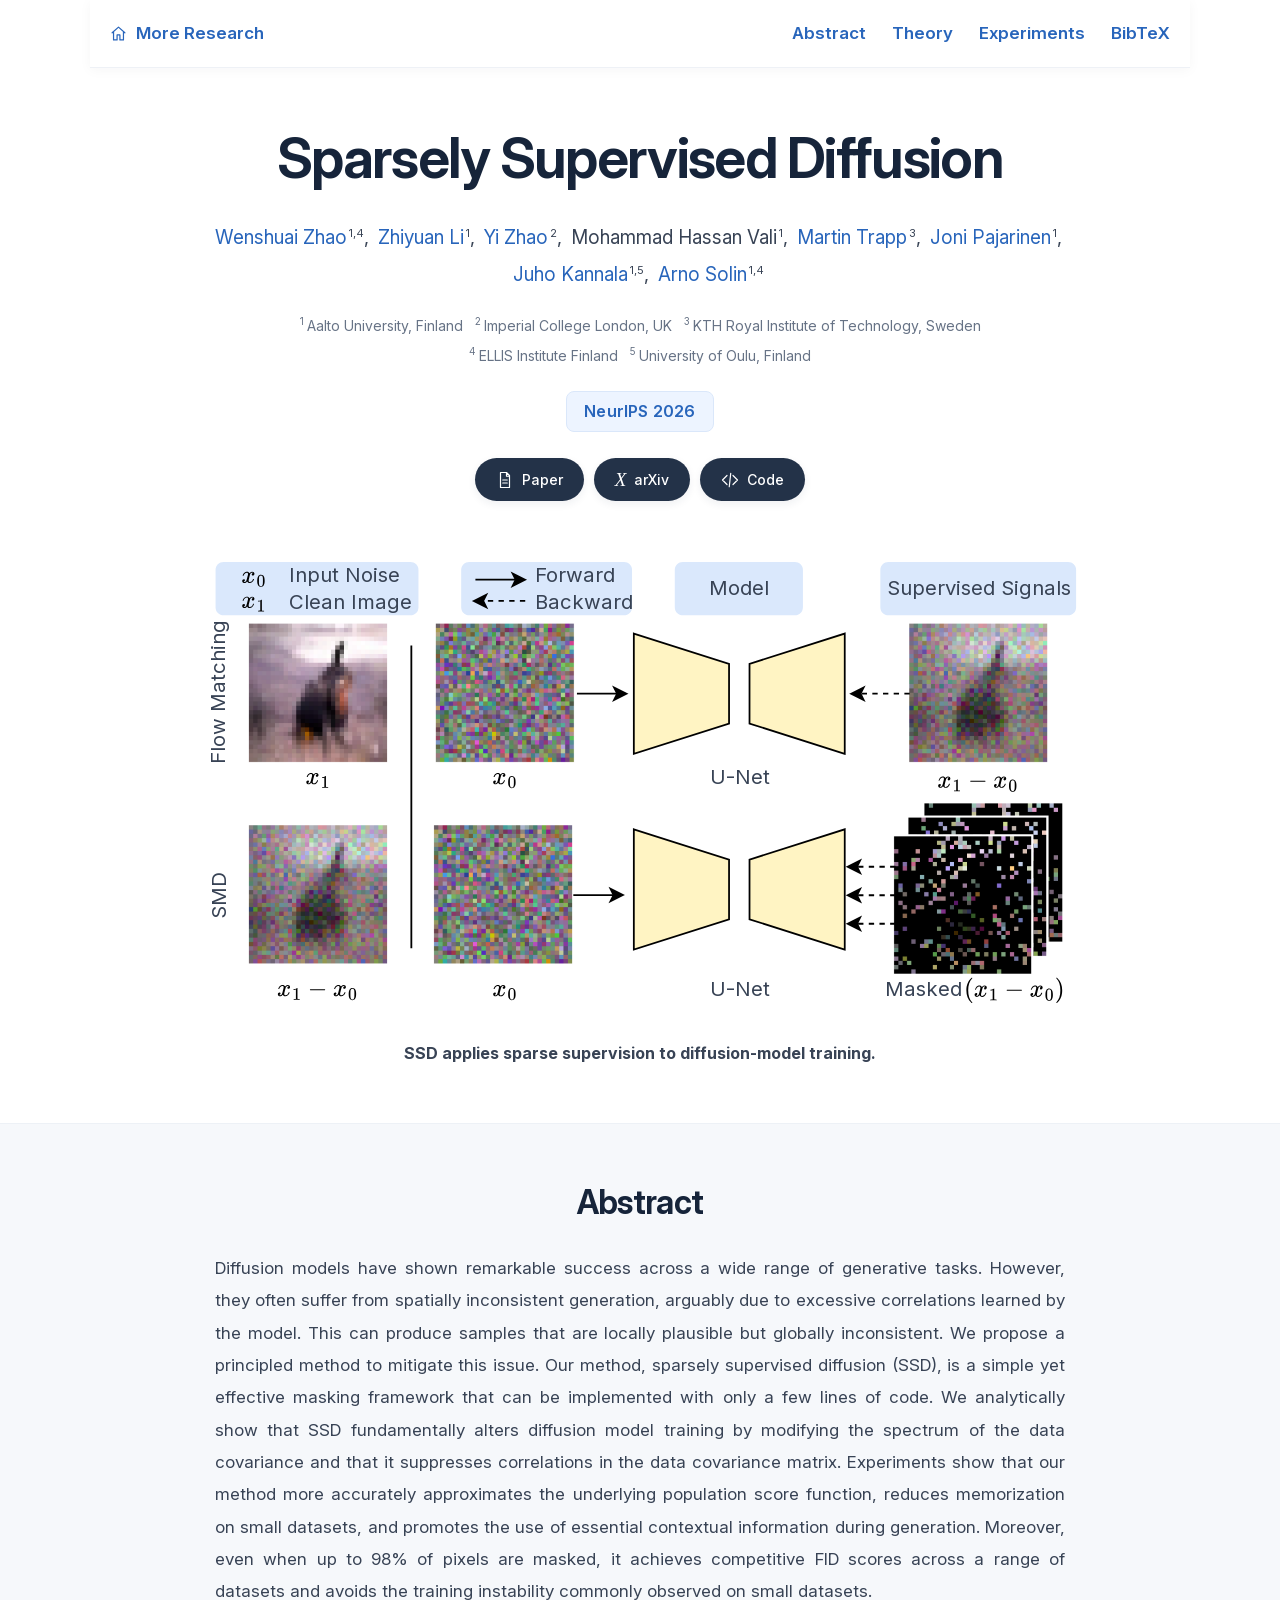
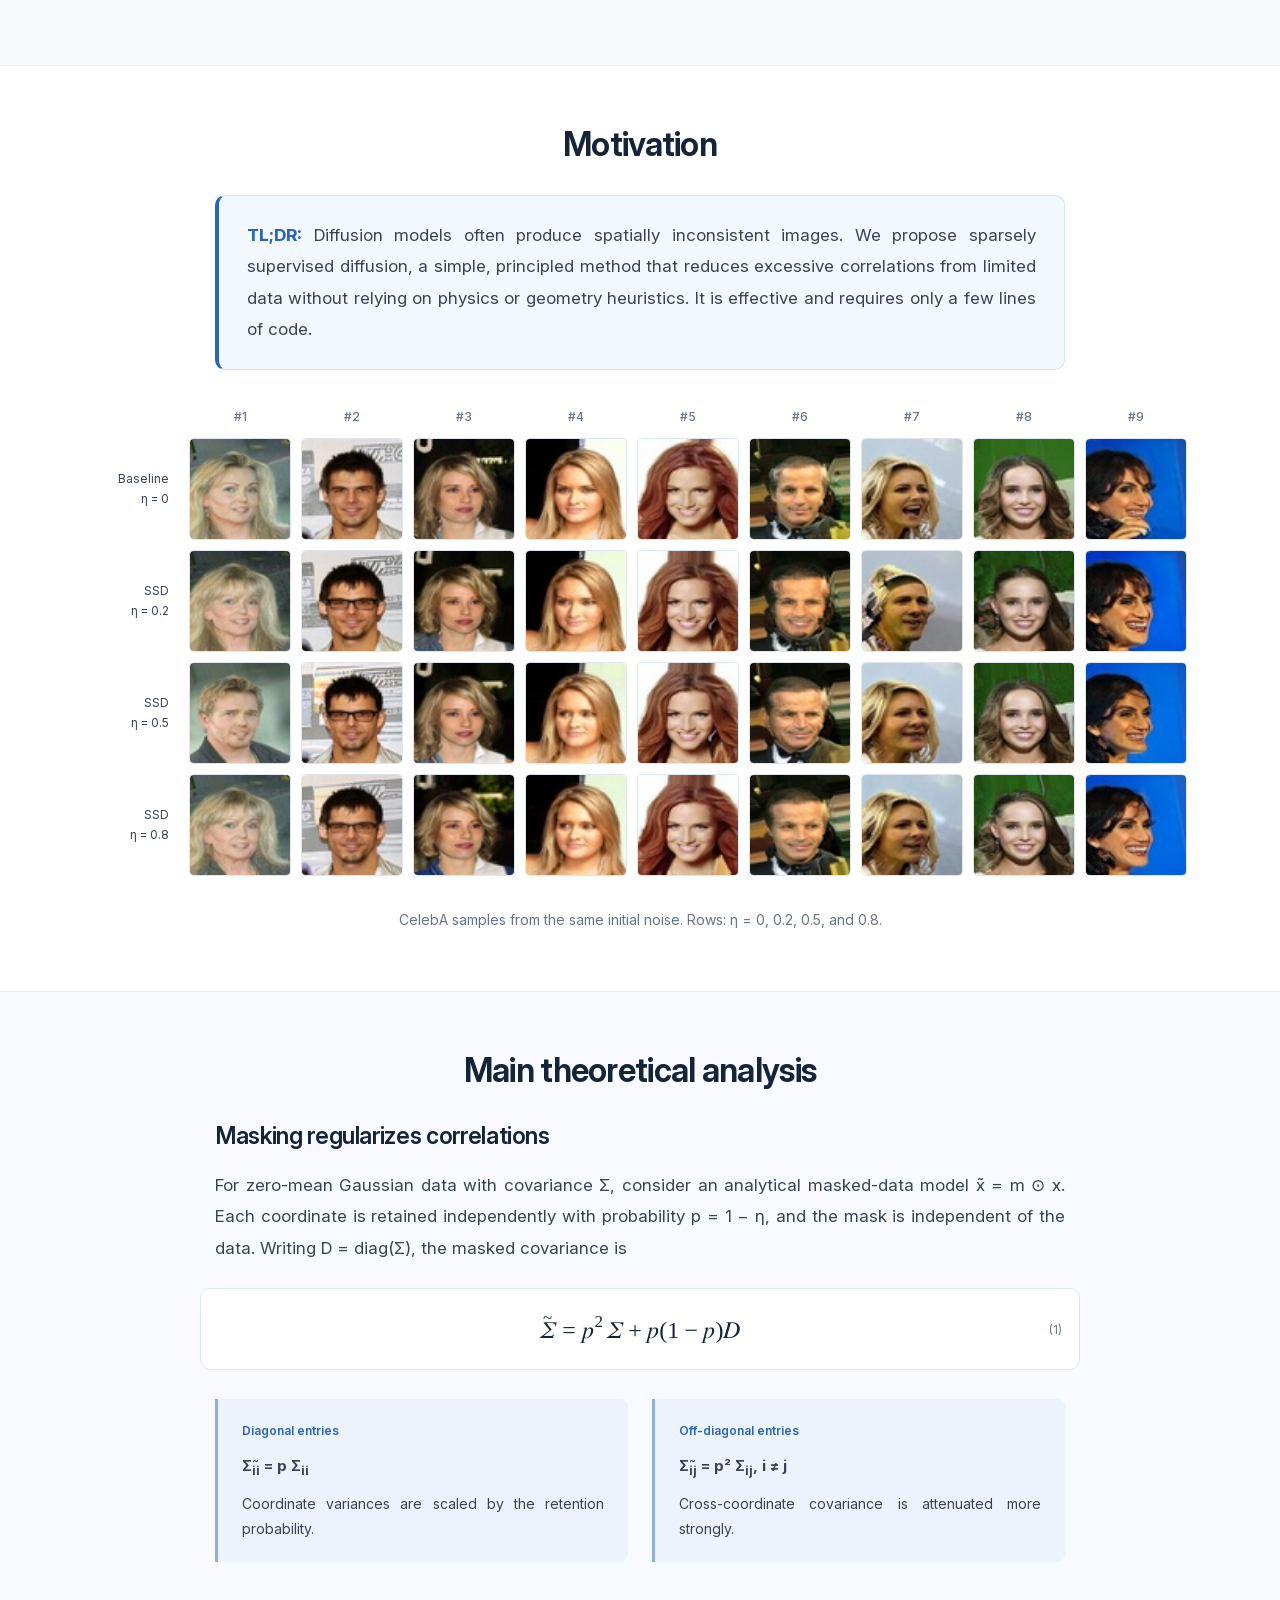
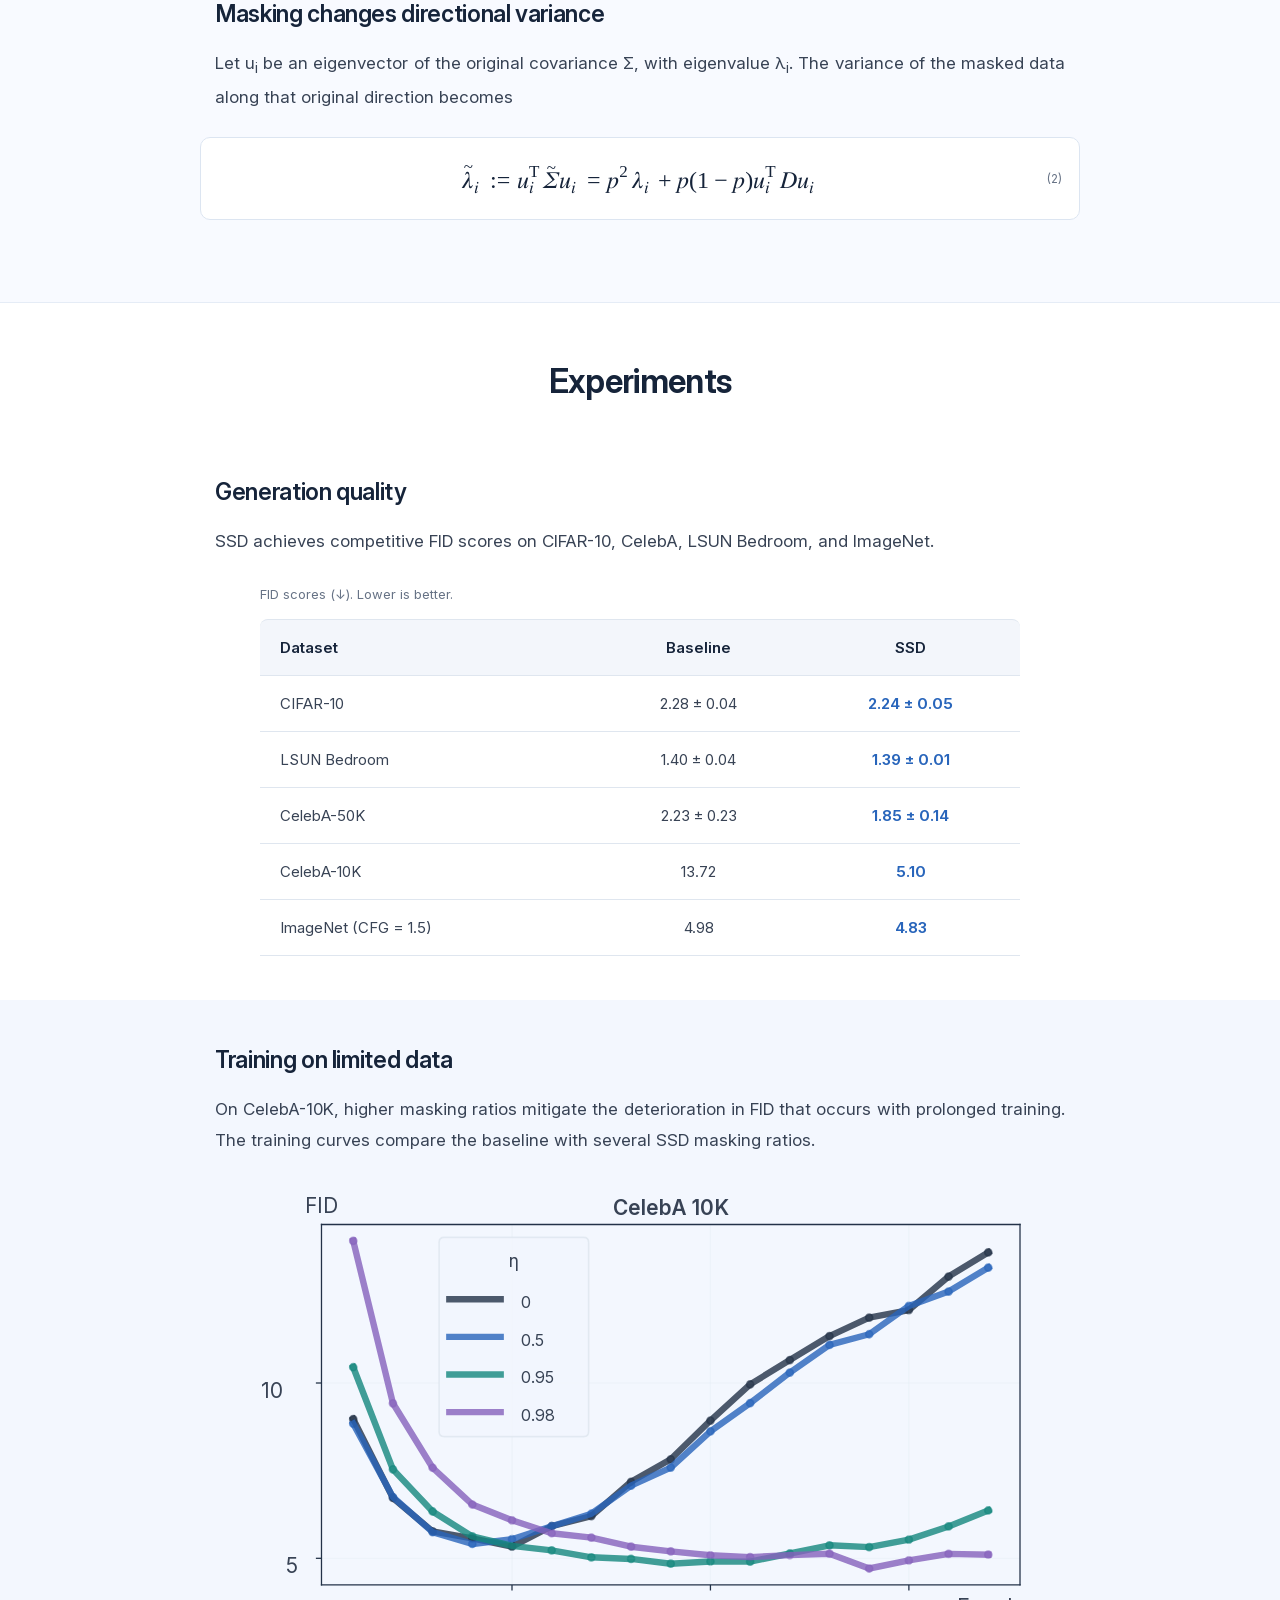
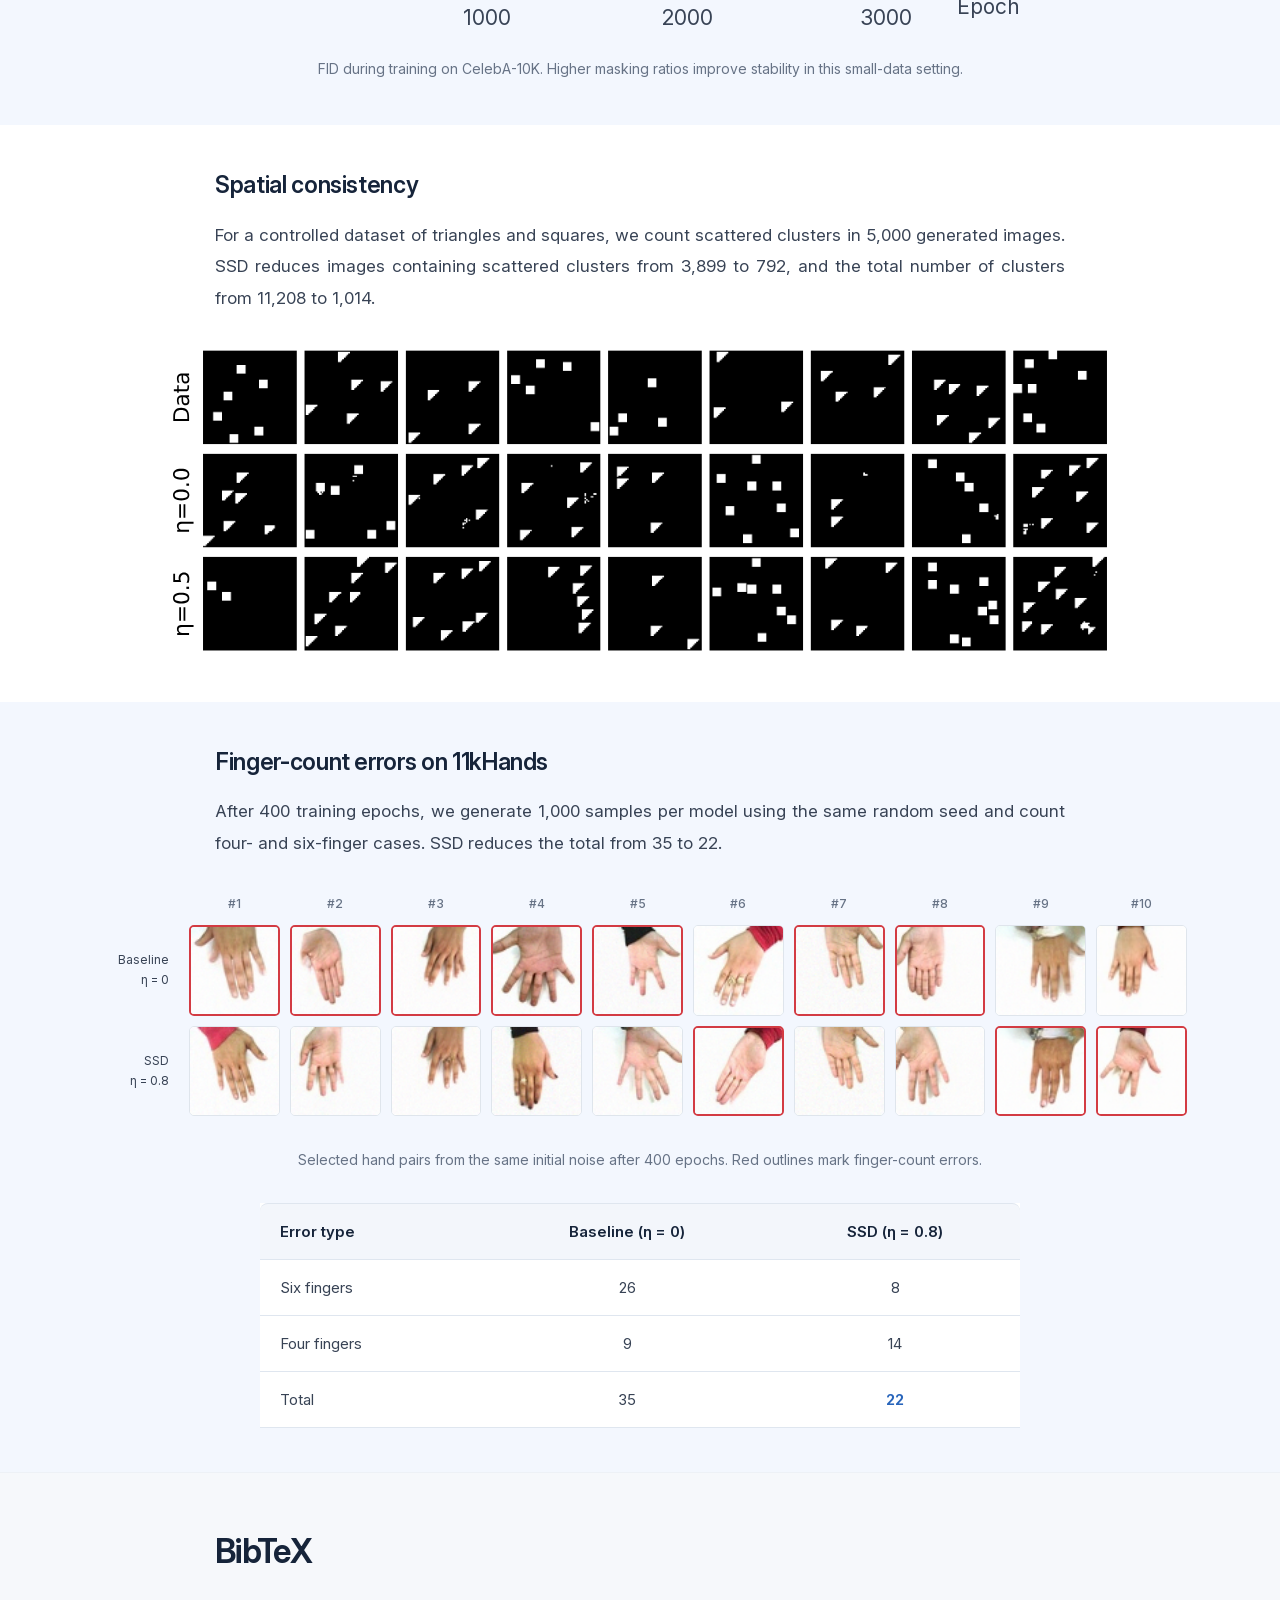
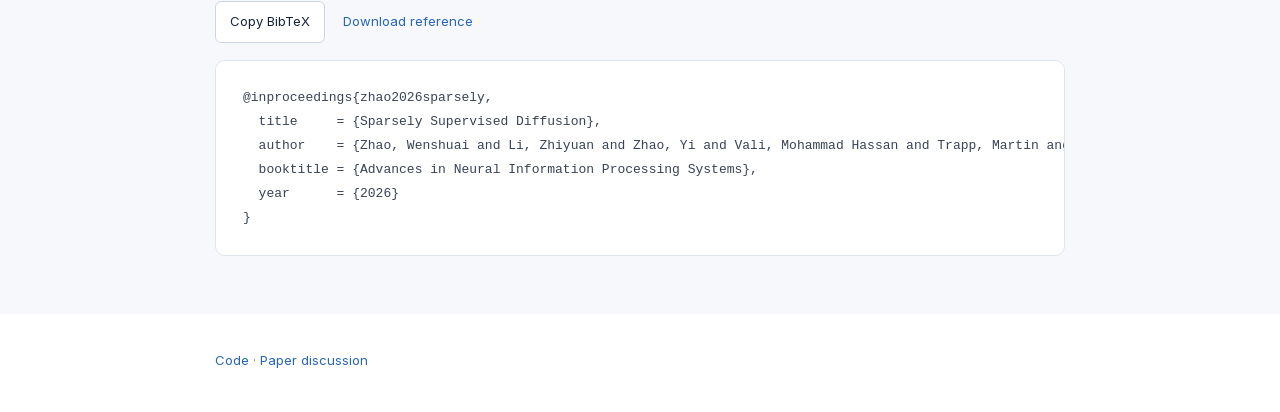
==== commit 7aba8d98: "Publish revised website text" ====
--- a/docs/index.html
+++ b/docs/index.html
@@ -47,7 +47,7 @@
     <section class="teaser container" aria-labelledby="teaser-title">
       <figure>
         <img src="assets/method-overview.svg" alt="Method overview comparing full regression supervision in standard flow matching with masked target supervision in SSD" width="1100" height="620">
-        <figcaption id="teaser-title"><strong>SSD applies sparse supervision to diffusion-model training.</strong> Random loss masks retain the full noisy model input while supervising a subset of target entries.</figcaption>
+        <figcaption id="teaser-title"><strong>SSD applies sparse supervision to diffusion-model training.</strong></figcaption>
       </figure>
     </section>
     <section id="abstract" class="section abstract-section">
@@ -94,7 +94,7 @@
       <section class="experiment-subsection" aria-label="Generation quality">
         <div class="container">
         <h3>Generation quality</h3>
-        <p class="prose">SSD achieves competitive FID scores on CIFAR-10, CelebA, LSUN Bedroom, and ImageNet. The table reports the camera-ready results, including the corrected full-ImageNet evaluation at CFG = 1.5.</p>
+        <p class="prose">SSD achieves competitive FID scores on CIFAR-10, CelebA, LSUN Bedroom, and ImageNet.</p>
         <div class="table-container">
           <table>
             <caption>FID scores (↓). Lower is better.</caption>
@@ -127,7 +127,7 @@
       <section class="experiment-subsection" aria-label="Finger-count errors on 11kHands">
         <div class="container">
         <h3>Finger-count errors on 11kHands</h3>
-        <p class="prose">After 400 training epochs, we generate 1,000 samples per model using the same random seed and count four- and six-finger cases. SSD reduces the total from 35 to 22, while changing the balance between the two failure types.</p>
+        <p class="prose">After 400 training epochs, we generate 1,000 samples per model using the same random seed and count four- and six-finger cases. SSD reduces the total from 35 to 22.</p>
         <figure class="hands-figure"><div class="gallery-scroll" tabindex="0" role="region" aria-label="Matched hand comparisons; scroll horizontally on small screens"><div class="hands-grid"><span></span><span class="sample-header">#1</span><span class="sample-header">#2</span><span class="sample-header">#3</span><span class="sample-header">#4</span><span class="sample-header">#5</span><span class="sample-header">#6</span><span class="sample-header">#7</span><span class="sample-header">#8</span><span class="sample-header">#9</span><span class="sample-header">#10</span><span class="sample-row-label">Baseline<br>η = 0</span><button class="sample-preview marked-error" data-image="assets/hands-baseline-1.png" data-title="Hand comparison 1, baseline, original sample 0_4_46.png, finger-count error marked in the paper grid" type="button" aria-label="Enlarge Hand comparison 1, baseline, original sample 0_4_46.png, finger-count error marked in the paper grid"><img src="assets/hands-baseline-1.png" alt="Hand comparison 1, baseline, original sample 0_4_46.png, finger-count error marked in the paper grid" width="64" height="64" loading="lazy"></button><button class="sample-preview marked-error" data-image="assets/hands-baseline-2.png" data-title="Hand comparison 2, baseline, original sample 0_4_84.png, finger-count error marked in the paper grid" type="button" aria-label="Enlarge Hand comparison 2, baseline, original sample 0_4_84.png, finger-count error marked in the paper grid"><img src="assets/hands-baseline-2.png" alt="Hand comparison 2, baseline, original sample 0_4_84.png, finger-count error marked in the paper grid" width="64" height="64" loading="lazy"></button><button class="sample-preview marked-error" data-image="assets/hands-baseline-3.png" data-title="Hand comparison 3, baseline, original sample 0_5_40.png, finger-count error marked in the paper grid" type="button" aria-label="Enlarge Hand comparison 3, baseline, original sample 0_5_40.png, finger-count error marked in the paper grid"><img src="assets/hands-baseline-3.png" alt="Hand comparison 3, baseline, original sample 0_5_40.png, finger-count error marked in the paper grid" width="64" height="64" loading="lazy"></button><button class="sample-preview marked-error" data-image="assets/hands-baseline-4.png" data-title="Hand comparison 4, baseline, original sample 0_5_55.png, finger-count error marked in the paper grid" type="button" aria-label="Enlarge Hand comparison 4, baseline, original sample 0_5_55.png, finger-count error marked in the paper grid"><img src="assets/hands-baseline-4.png" alt="Hand comparison 4, baseline, original sample 0_5_55.png, finger-count error marked in the paper grid" width="64" height="64" loading="lazy"></button><button class="sample-preview marked-error" data-image="assets/hands-baseline-5.png" data-title="Hand comparison 5, baseline, original sample 0_5_64.png, finger-count error marked in the paper grid" type="button" aria-label="Enlarge Hand comparison 5, baseline, original sample 0_5_64.png, finger-count error marked in the paper grid"><img src="assets/hands-baseline-5.png" alt="Hand comparison 5, baseline, original sample 0_5_64.png, finger-count error marked in the paper grid" width="64" height="64" loading="lazy"></button><button class="sample-preview" data-image="assets/hands-baseline-6.png" data-title="Hand comparison 6, baseline, original sample 0_5_69.png" type="button" aria-label="Enlarge Hand comparison 6, baseline, original sample 0_5_69.png"><img src="assets/hands-baseline-6.png" alt="Hand comparison 6, baseline, original sample 0_5_69.png" width="64" height="64" loading="lazy"></button><button class="sample-preview marked-error" data-image="assets/hands-baseline-7.png" data-title="Hand comparison 7, baseline, original sample 0_5_71.png, finger-count error marked in the paper grid" type="button" aria-label="Enlarge Hand comparison 7, baseline, original sample 0_5_71.png, finger-count error marked in the paper grid"><img src="assets/hands-baseline-7.png" alt="Hand comparison 7, baseline, original sample 0_5_71.png, finger-count error marked in the paper grid" width="64" height="64" loading="lazy"></button><button class="sample-preview marked-error" data-image="assets/hands-baseline-8.png" data-title="Hand comparison 8, baseline, original sample 0_5_73.png, finger-count error marked in the paper grid" type="button" aria-label="Enlarge Hand comparison 8, baseline, original sample 0_5_73.png, finger-count error marked in the paper grid"><img src="assets/hands-baseline-8.png" alt="Hand comparison 8, baseline, original sample 0_5_73.png, finger-count error marked in the paper grid" width="64" height="64" loading="lazy"></button><button class="sample-preview" data-image="assets/hands-baseline-9.png" data-title="Hand comparison 9, baseline, original sample 0_5_81.png" type="button" aria-label="Enlarge Hand comparison 9, baseline, original sample 0_5_81.png"><img src="assets/hands-baseline-9.png" alt="Hand comparison 9, baseline, original sample 0_5_81.png" width="64" height="64" loading="lazy"></button><button class="sample-preview" data-image="assets/hands-baseline-10.png" data-title="Hand comparison 10, baseline, original sample 0_5_85.png" type="button" aria-label="Enlarge Hand comparison 10, baseline, original sample 0_5_85.png"><img src="assets/hands-baseline-10.png" alt="Hand comparison 10, baseline, original sample 0_5_85.png" width="64" height="64" loading="lazy"></button><span class="sample-row-label">SSD<br>η = 0.8</span><button class="sample-preview" data-image="assets/hands-ssd-1.png" data-title="Hand comparison 1, ssd, original sample 0_4_46.png" type="button" aria-label="Enlarge Hand comparison 1, ssd, original sample 0_4_46.png"><img src="assets/hands-ssd-1.png" alt="Hand comparison 1, ssd, original sample 0_4_46.png" width="64" height="64" loading="lazy"></button><button class="sample-preview" data-image="assets/hands-ssd-2.png" data-title="Hand comparison 2, ssd, original sample 0_4_84.png" type="button" aria-label="Enlarge Hand comparison 2, ssd, original sample 0_4_84.png"><img src="assets/hands-ssd-2.png" alt="Hand comparison 2, ssd, original sample 0_4_84.png" width="64" height="64" loading="lazy"></button><button class="sample-preview" data-image="assets/hands-ssd-3.png" data-title="Hand comparison 3, ssd, original sample 0_5_40.png" type="button" aria-label="Enlarge Hand comparison 3, ssd, original sample 0_5_40.png"><img src="assets/hands-ssd-3.png" alt="Hand comparison 3, ssd, original sample 0_5_40.png" width="64" height="64" loading="lazy"></button><button class="sample-preview" data-image="assets/hands-ssd-4.png" data-title="Hand comparison 4, ssd, original sample 0_5_55.png" type="button" aria-label="Enlarge Hand comparison 4, ssd, original sample 0_5_55.png"><img src="assets/hands-ssd-4.png" alt="Hand comparison 4, ssd, original sample 0_5_55.png" width="64" height="64" loading="lazy"></button><button class="sample-preview" data-image="assets/hands-ssd-5.png" data-title="Hand comparison 5, ssd, original sample 0_5_64.png" type="button" aria-label="Enlarge Hand comparison 5, ssd, original sample 0_5_64.png"><img src="assets/hands-ssd-5.png" alt="Hand comparison 5, ssd, original sample 0_5_64.png" width="64" height="64" loading="lazy"></button><button class="sample-preview marked-error" data-image="assets/hands-ssd-6.png" data-title="Hand comparison 6, ssd, original sample 0_5_69.png, finger-count error marked in the paper grid" type="button" aria-label="Enlarge Hand comparison 6, ssd, original sample 0_5_69.png, finger-count error marked in the paper grid"><img src="assets/hands-ssd-6.png" alt="Hand comparison 6, ssd, original sample 0_5_69.png, finger-count error marked in the paper grid" width="64" height="64" loading="lazy"></button><button class="sample-preview" data-image="assets/hands-ssd-7.png" data-title="Hand comparison 7, ssd, original sample 0_5_71.png" type="button" aria-label="Enlarge Hand comparison 7, ssd, original sample 0_5_71.png"><img src="assets/hands-ssd-7.png" alt="Hand comparison 7, ssd, original sample 0_5_71.png" width="64" height="64" loading="lazy"></button><button class="sample-preview" data-image="assets/hands-ssd-8.png" data-title="Hand comparison 8, ssd, original sample 0_5_73.png" type="button" aria-label="Enlarge Hand comparison 8, ssd, original sample 0_5_73.png"><img src="assets/hands-ssd-8.png" alt="Hand comparison 8, ssd, original sample 0_5_73.png" width="64" height="64" loading="lazy"></button><button class="sample-preview marked-error" data-image="assets/hands-ssd-9.png" data-title="Hand comparison 9, ssd, original sample 0_5_81.png, finger-count error marked in the paper grid" type="button" aria-label="Enlarge Hand comparison 9, ssd, original sample 0_5_81.png, finger-count error marked in the paper grid"><img src="assets/hands-ssd-9.png" alt="Hand comparison 9, ssd, original sample 0_5_81.png, finger-count error marked in the paper grid" width="64" height="64" loading="lazy"></button><button class="sample-preview marked-error" data-image="assets/hands-ssd-10.png" data-title="Hand comparison 10, ssd, original sample 0_5_85.png, finger-count error marked in the paper grid" type="button" aria-label="Enlarge Hand comparison 10, ssd, original sample 0_5_85.png, finger-count error marked in the paper grid"><img src="assets/hands-ssd-10.png" alt="Hand comparison 10, ssd, original sample 0_5_85.png, finger-count error marked in the paper grid" width="64" height="64" loading="lazy"></button></div></div><figcaption>Selected hand pairs from the same initial noise after 400 epochs. Red outlines mark finger-count errors.</figcaption></figure>
         <div class="table-container">
           <table><thead><tr><th scope="col">Error type</th><th scope="col">Baseline (η = 0)</th><th scope="col">SSD (η = 0.8)</th></tr></thead><tbody><tr><th scope="row">Six fingers</th><td>26</td><td>8</td></tr><tr><th scope="row">Four fingers</th><td>9</td><td>14</td></tr><tr><th scope="row">Total</th><td>35</td><td><strong>22</strong></td></tr></tbody></table>
@@ -149,7 +149,7 @@
       </div>
     </section>
   </main>
-  <footer><div class="container text-container"><p>Project-page layout inspired by <a href="https://wenshuaizhao.github.io/spmarl/">SPMARL</a>. Research content and figures are from Sparsely Supervised Diffusion.</p><p><a href="https://github.com/wenshuaizhao/ssd">Code</a> · <a href="https://openreview.net/forum?id=4HalTYbzQG">Paper discussion</a></p></div></footer>
+  <footer><div class="container text-container"><p><a href="https://github.com/wenshuaizhao/ssd">Code</a> · <a href="https://openreview.net/forum?id=4HalTYbzQG">Paper discussion</a></p></div></footer>
   <dialog id="sample-dialog" aria-labelledby="sample-dialog-title"><button id="close-sample" type="button" aria-label="Close image">×</button><p id="sample-dialog-title"></p><img id="sample-dialog-image" alt="Selected generated image"></dialog>
   <p id="copy-status" class="sr-only" role="status" aria-live="polite"></p>
 </body>
--- a/docs/styles.css
+++ b/docs/styles.css
@@ -167,7 +167,8 @@
 thead th { font-weight: 600; color: var(--heading); background: #f3f6fb; border-top: 1px solid var(--line); }
 thead th:first-child { border-top-left-radius: 8px; }
 thead th:last-child { border-top-right-radius: 8px; }
-tbody th { text-align: left; font-weight: 400; }
+thead th:first-child, tbody th { text-align: left; }
+tbody th { font-weight: 400; }
 td strong { color: var(--link); font-weight: 650; }
 .training-figure { max-width: 780px; margin-inline: auto; }
 .training-figure img { width: 100%; }
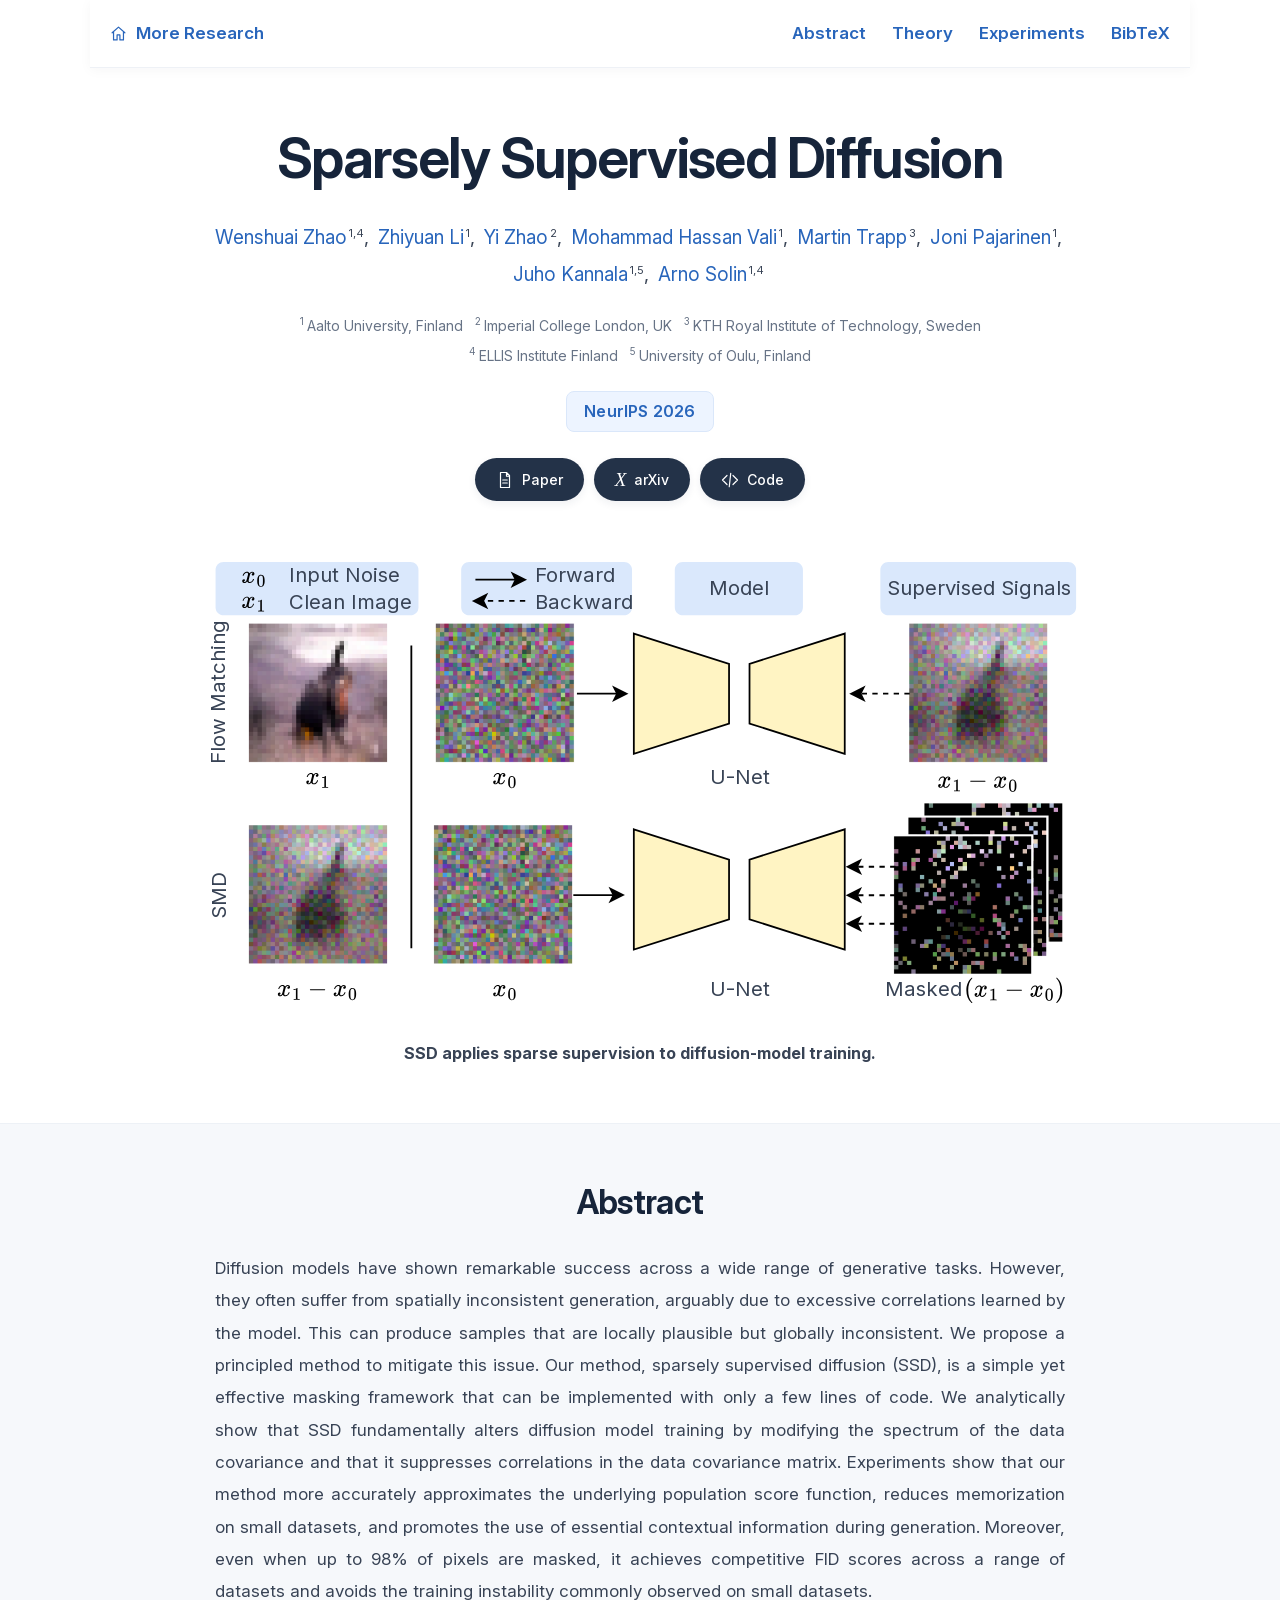
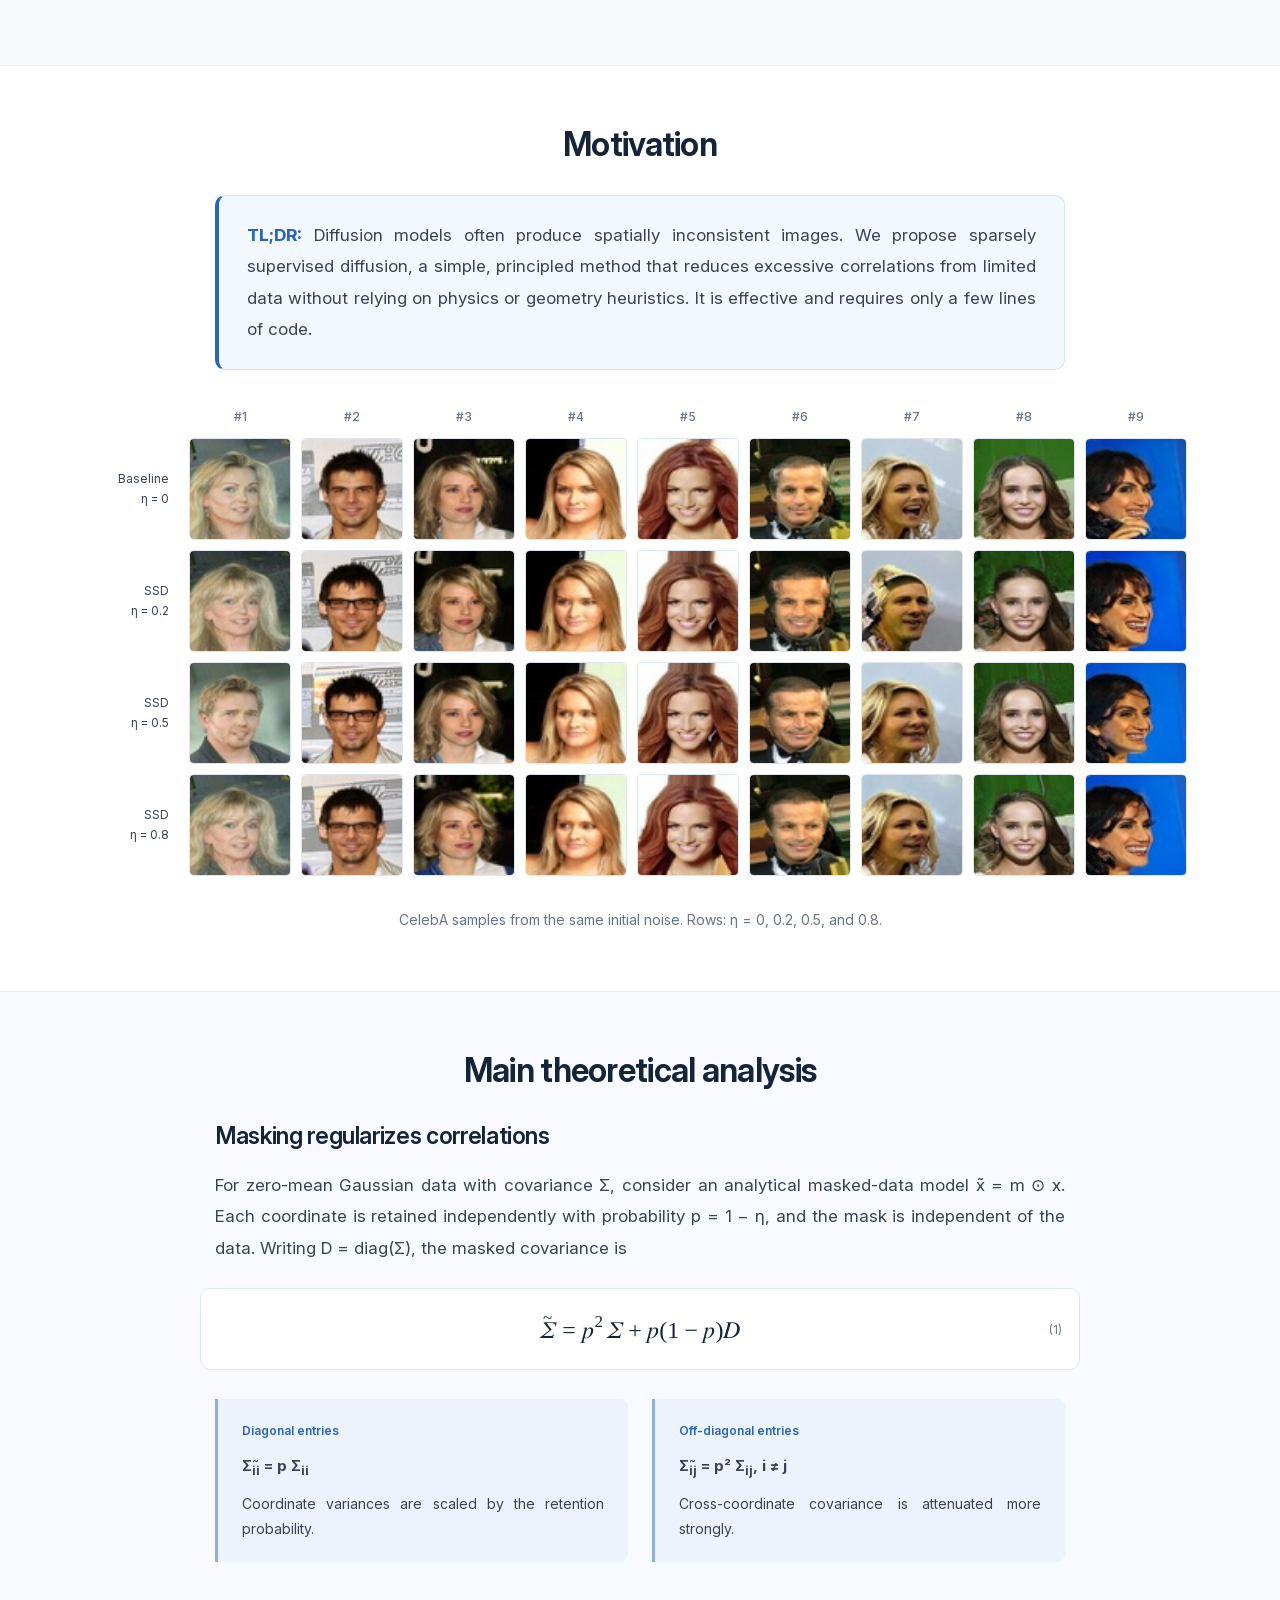
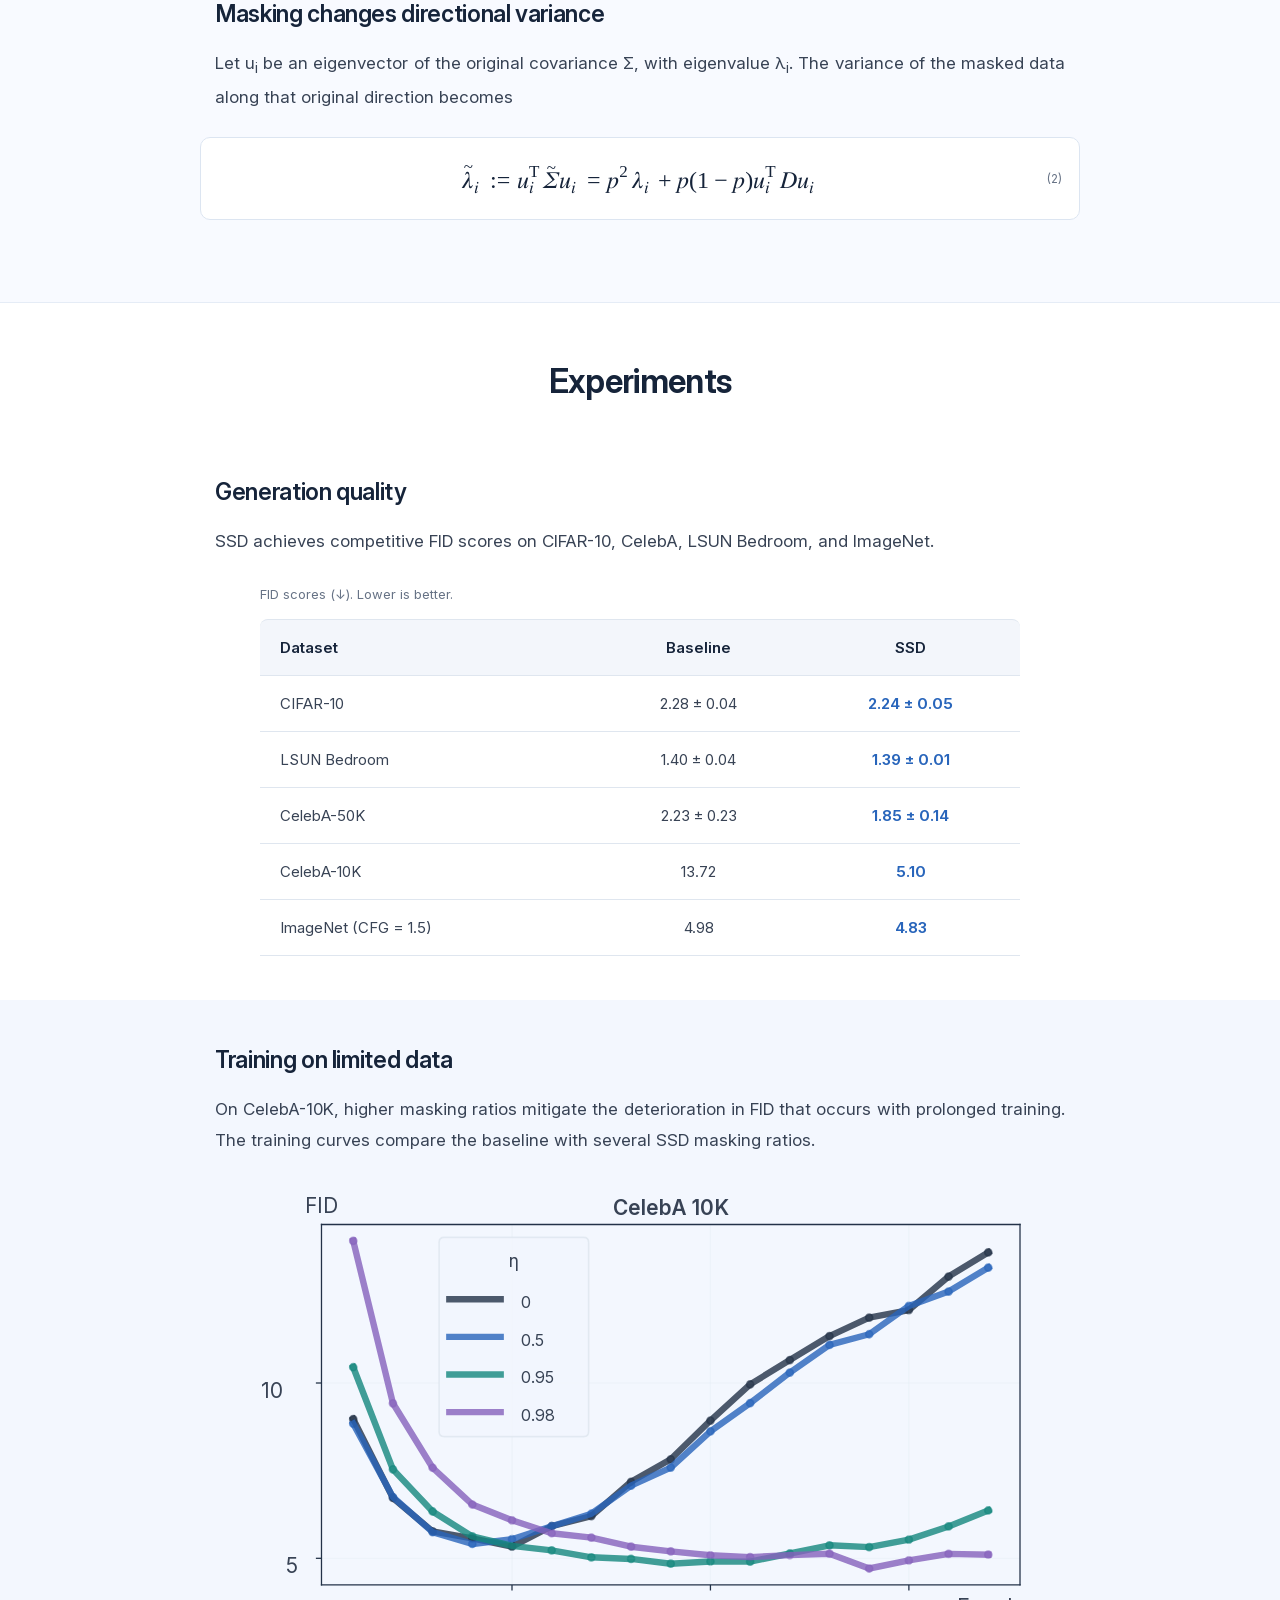
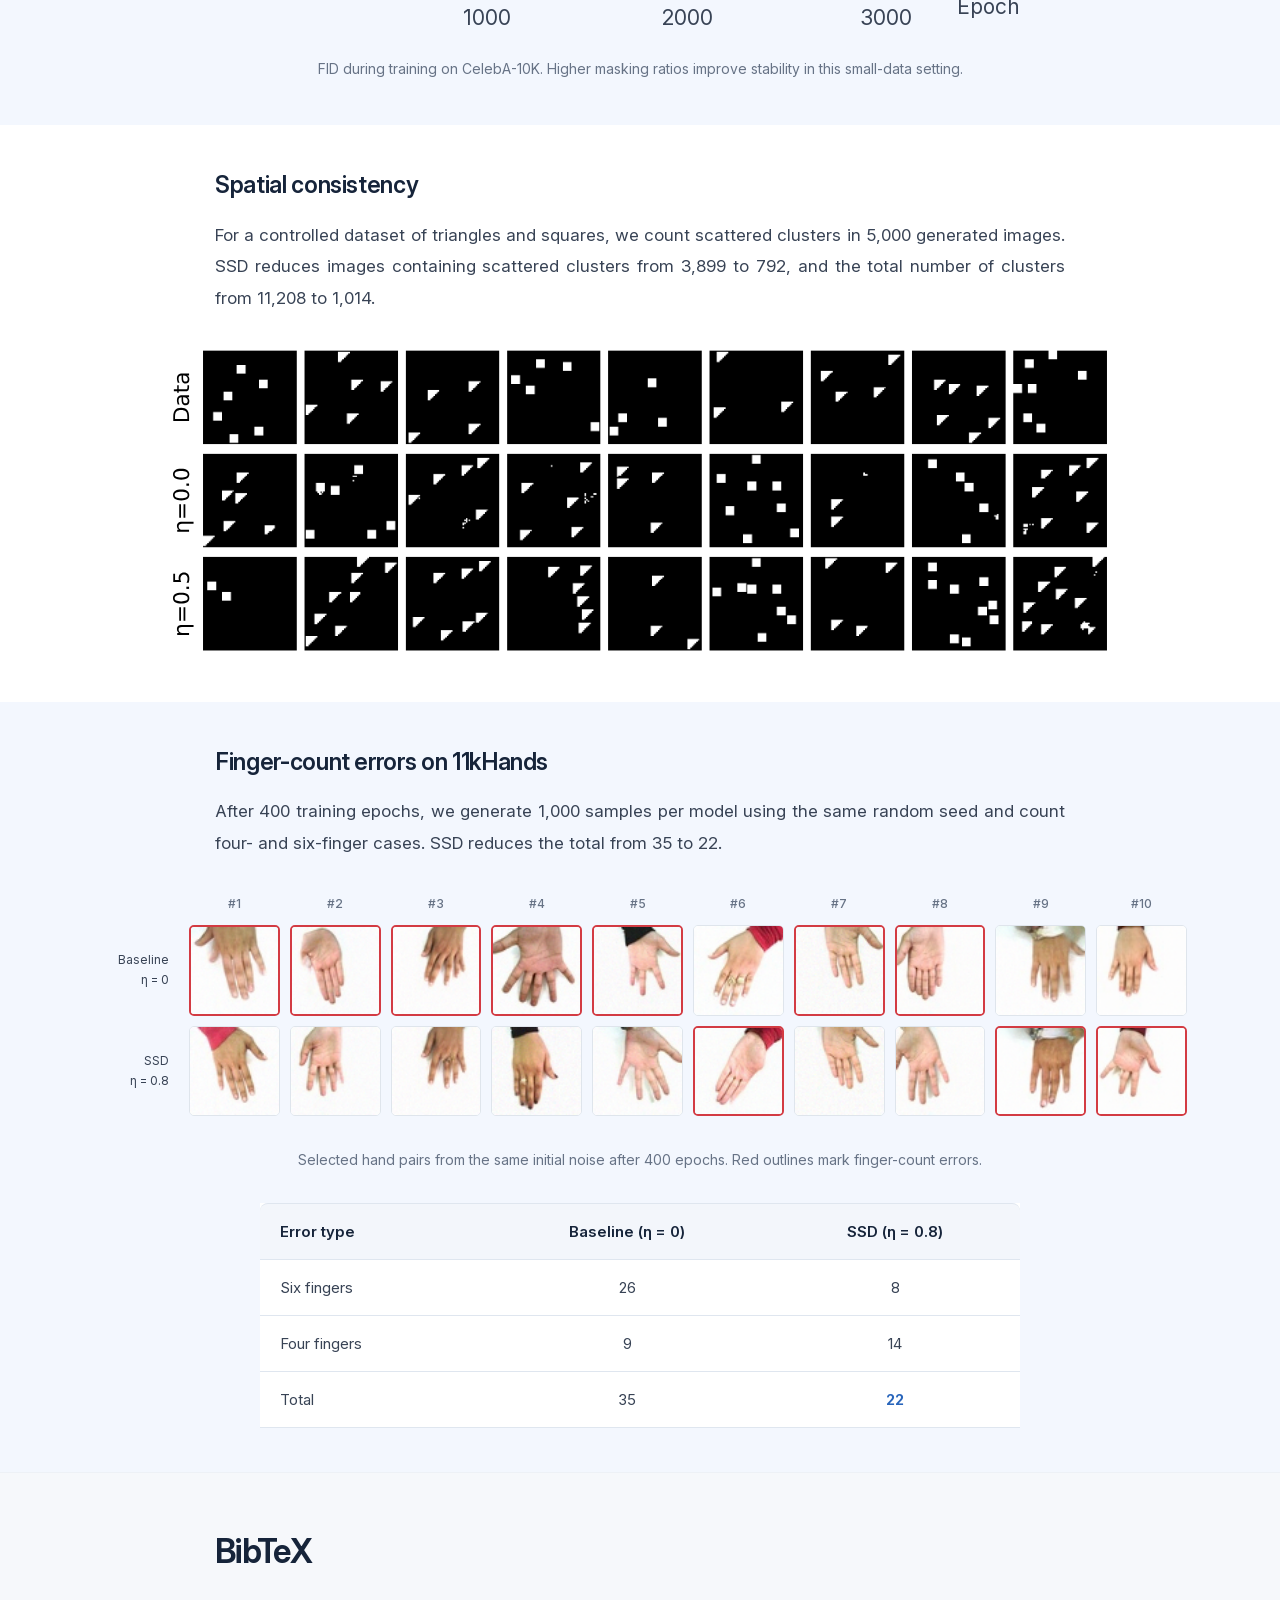
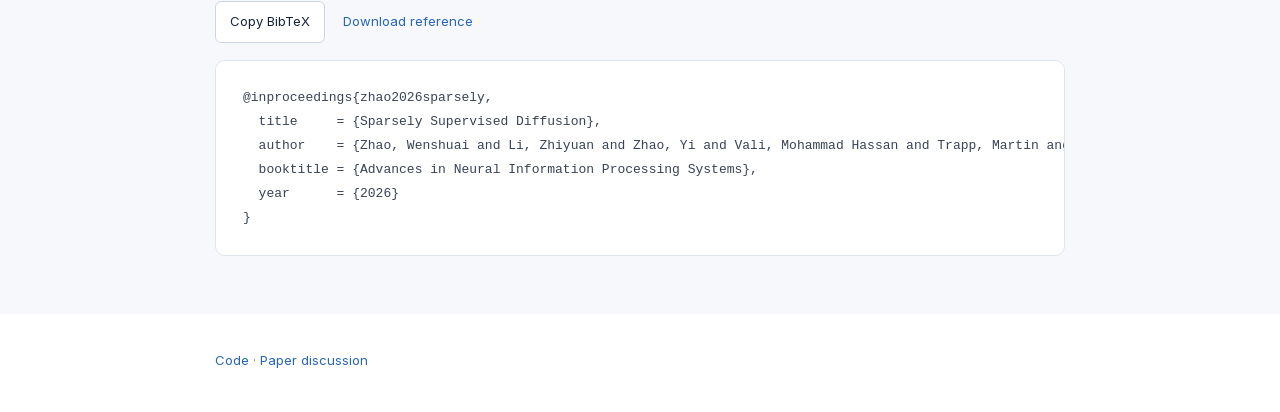
==== commit f04b0912: "Link Mohammad Hassan Vali to Google Scholar" ====
--- a/docs/index.html
+++ b/docs/index.html
@@ -27,7 +27,7 @@
         <span><a href="https://wenshuaizhao.github.io/">Wenshuai Zhao</a><sup>1,4</sup>,</span>
         <span><a href="https://lizhyun.github.io/">Zhiyuan Li</a><sup>1</sup>,</span>
         <span><a href="https://zhaoyi11.github.io/">Yi Zhao</a><sup>2</sup>,</span>
-        <span>Mohammad Hassan Vali<sup>1</sup>,</span>
+        <span><a href="https://scholar.google.com/citations?user=Fk3KDc4AAAAJ">Mohammad Hassan Vali</a><sup>1</sup>,</span>
         <span><a href="https://trappmartin.github.io/">Martin Trapp</a><sup>3</sup>,</span>
         <span><a href="https://rl.aalto.fi/team/">Joni Pajarinen</a><sup>1</sup>,</span>
         <span><a href="https://users.aalto.fi/~kannalj1/">Juho Kannala</a><sup>1,5</sup>,</span>
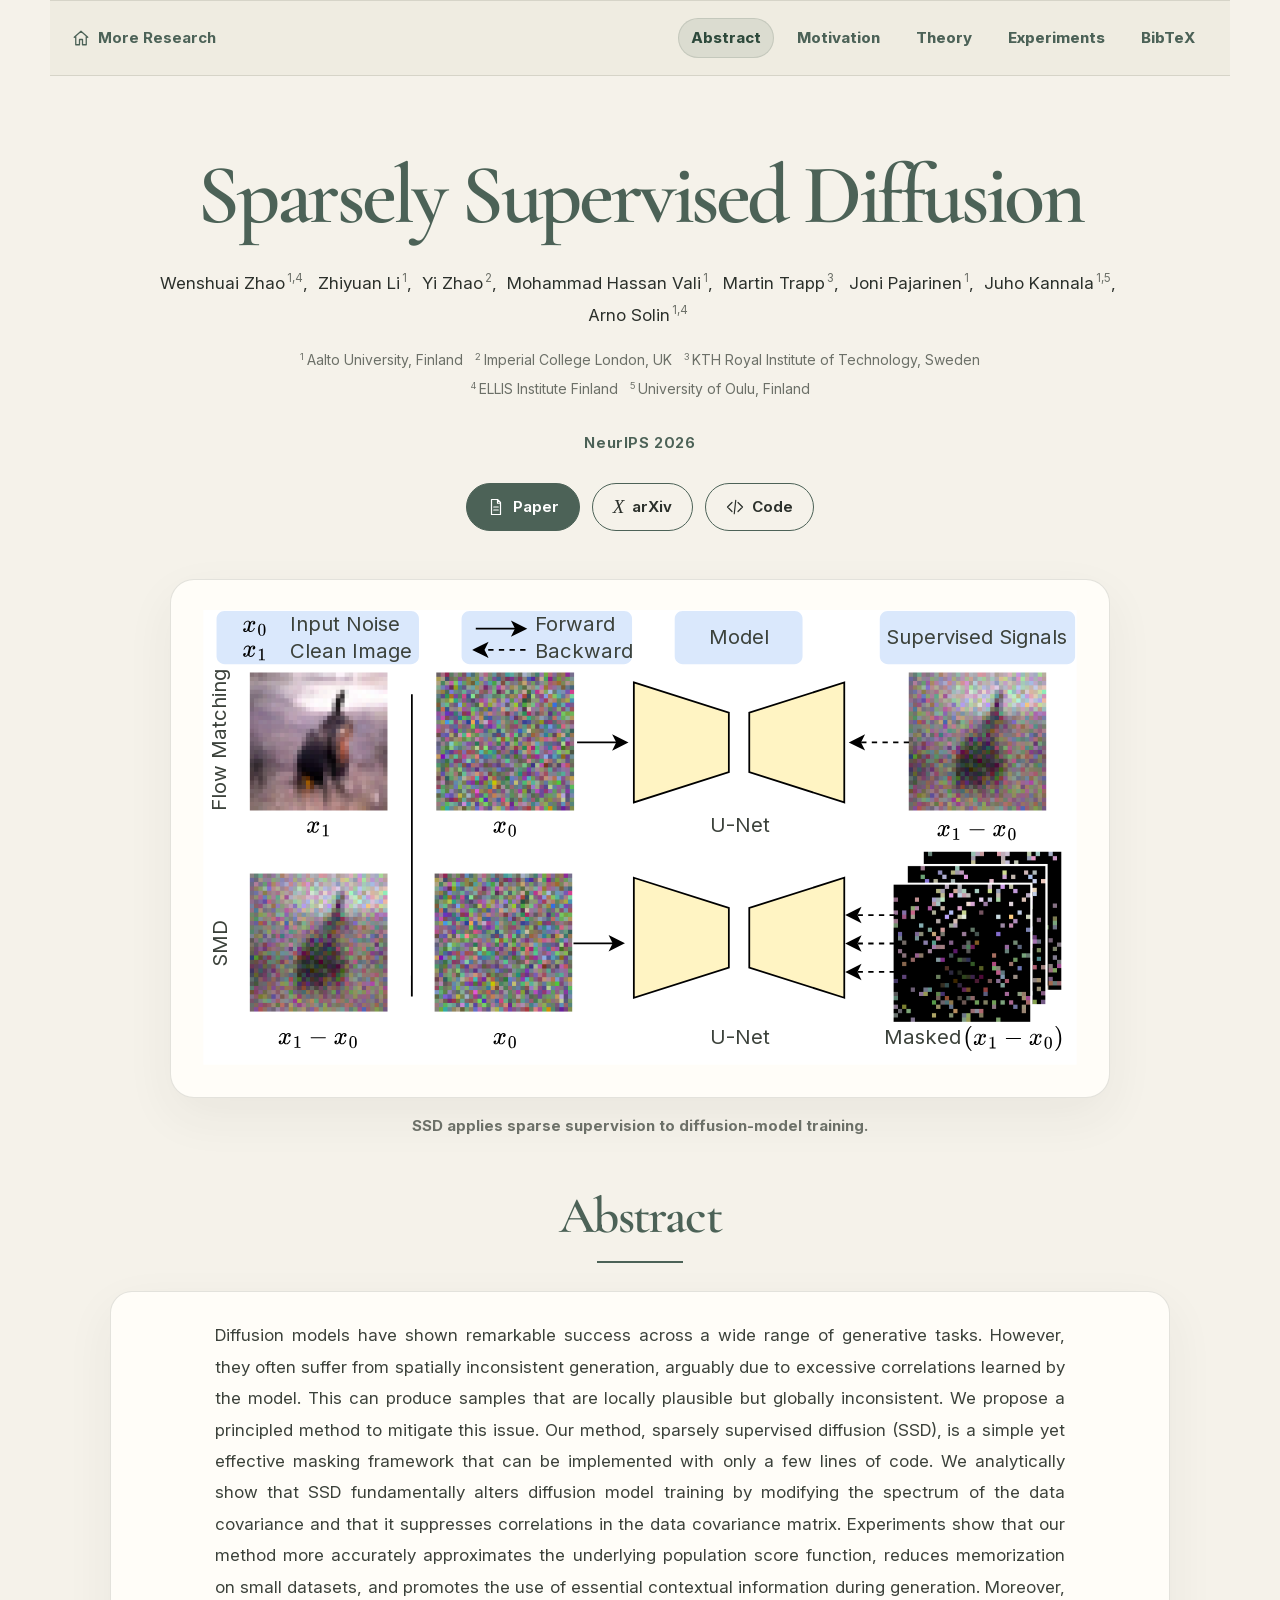
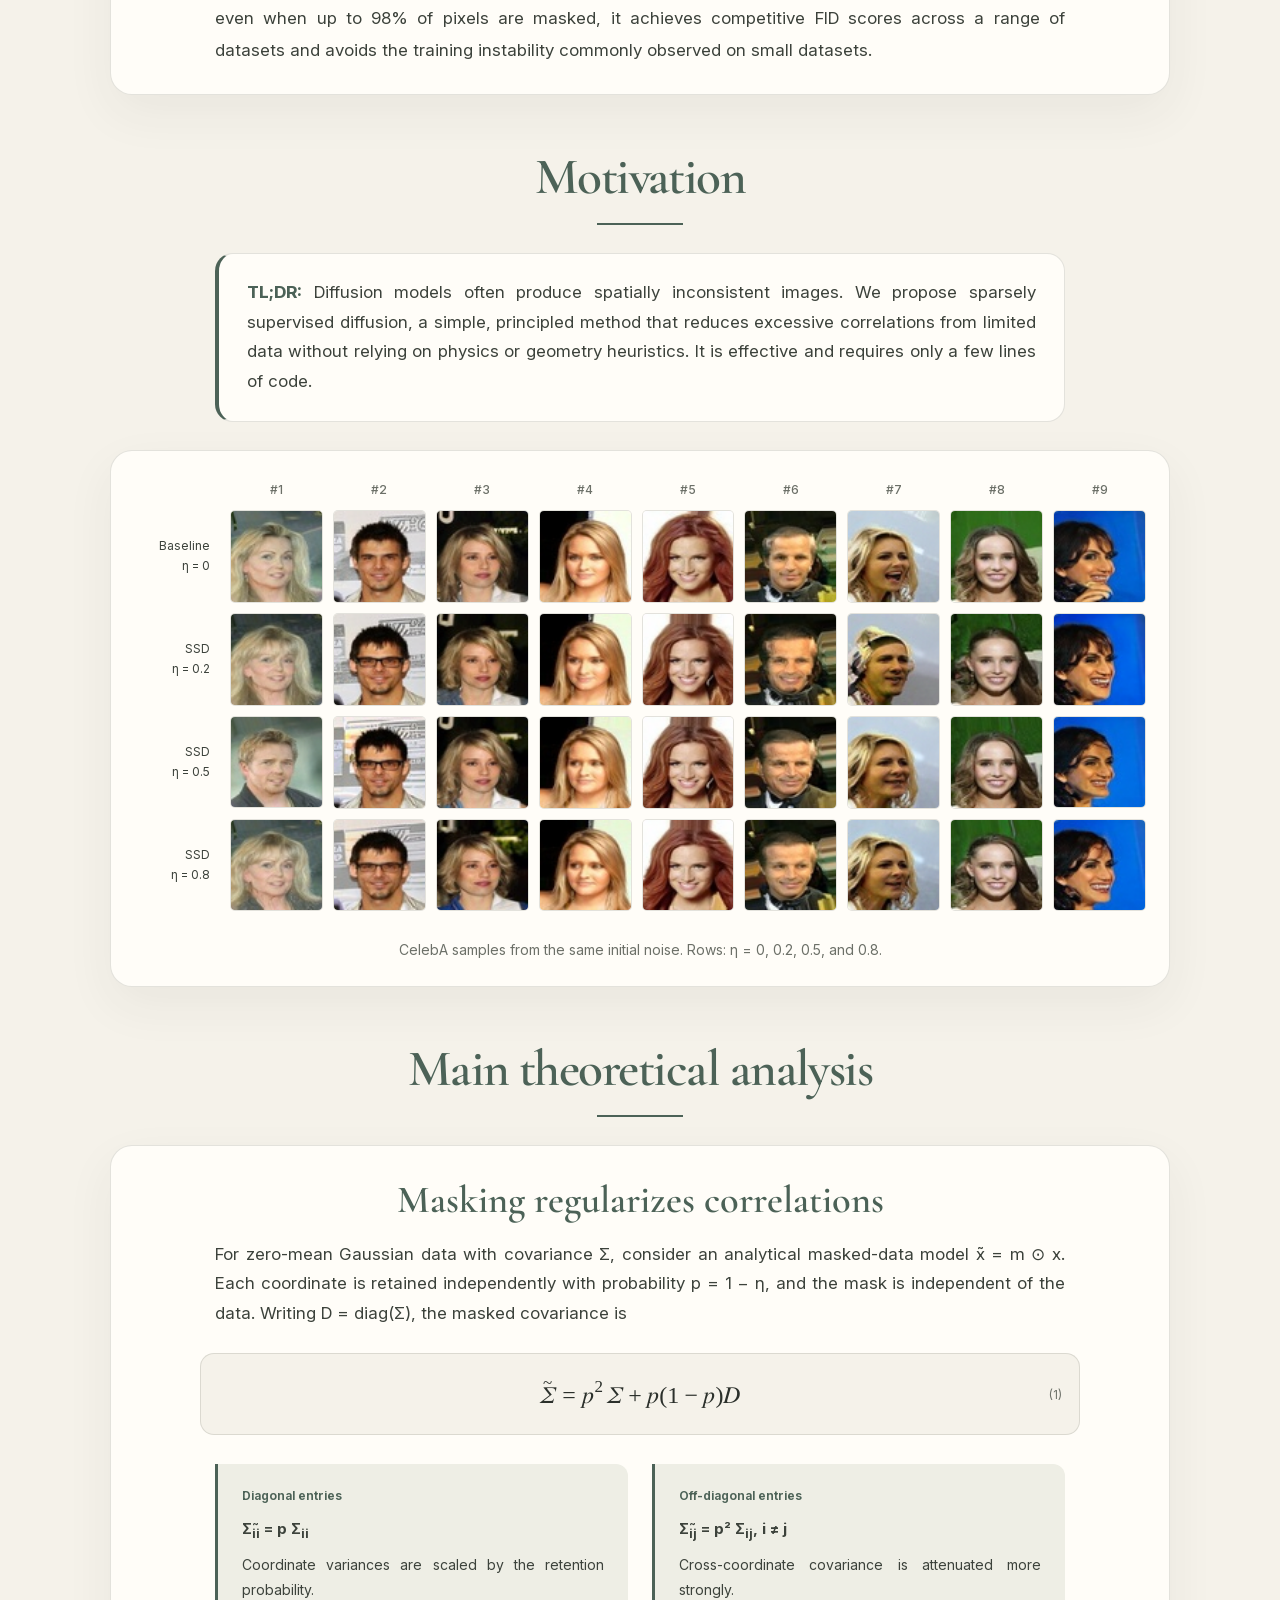
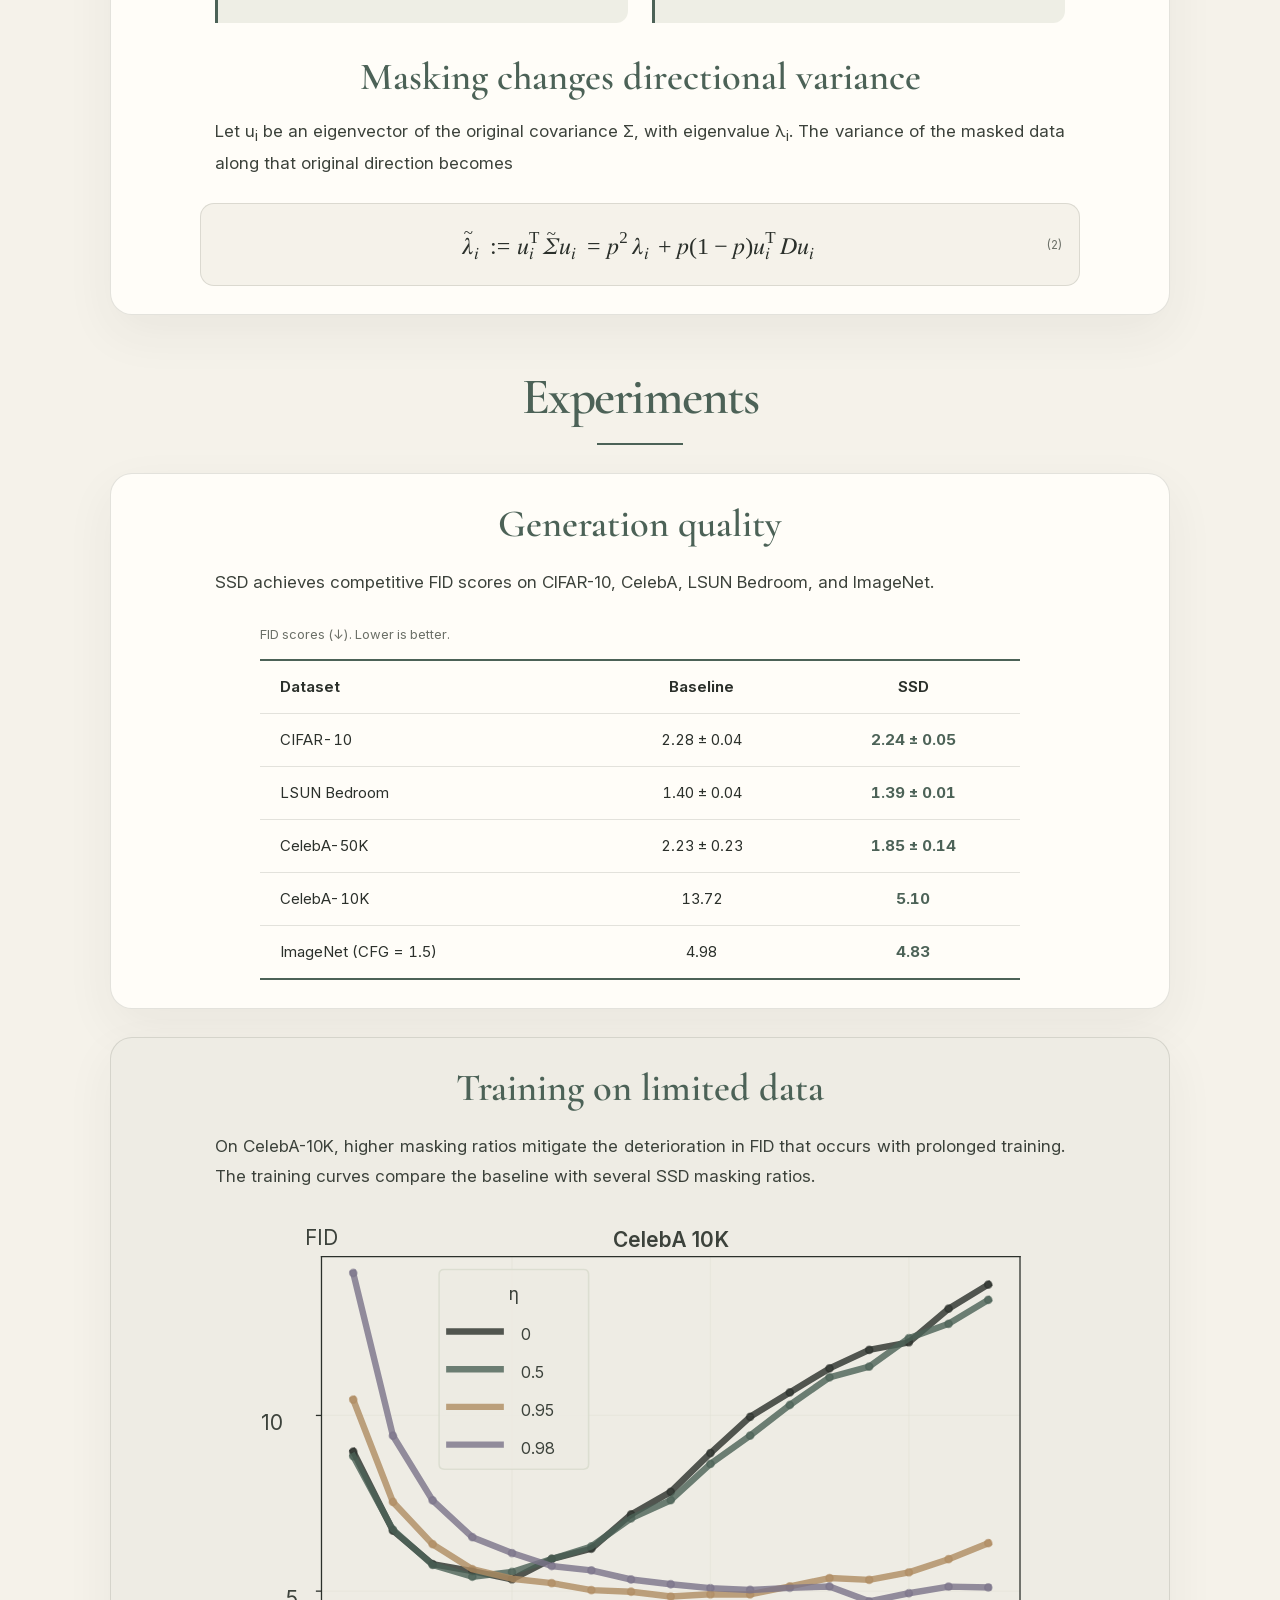
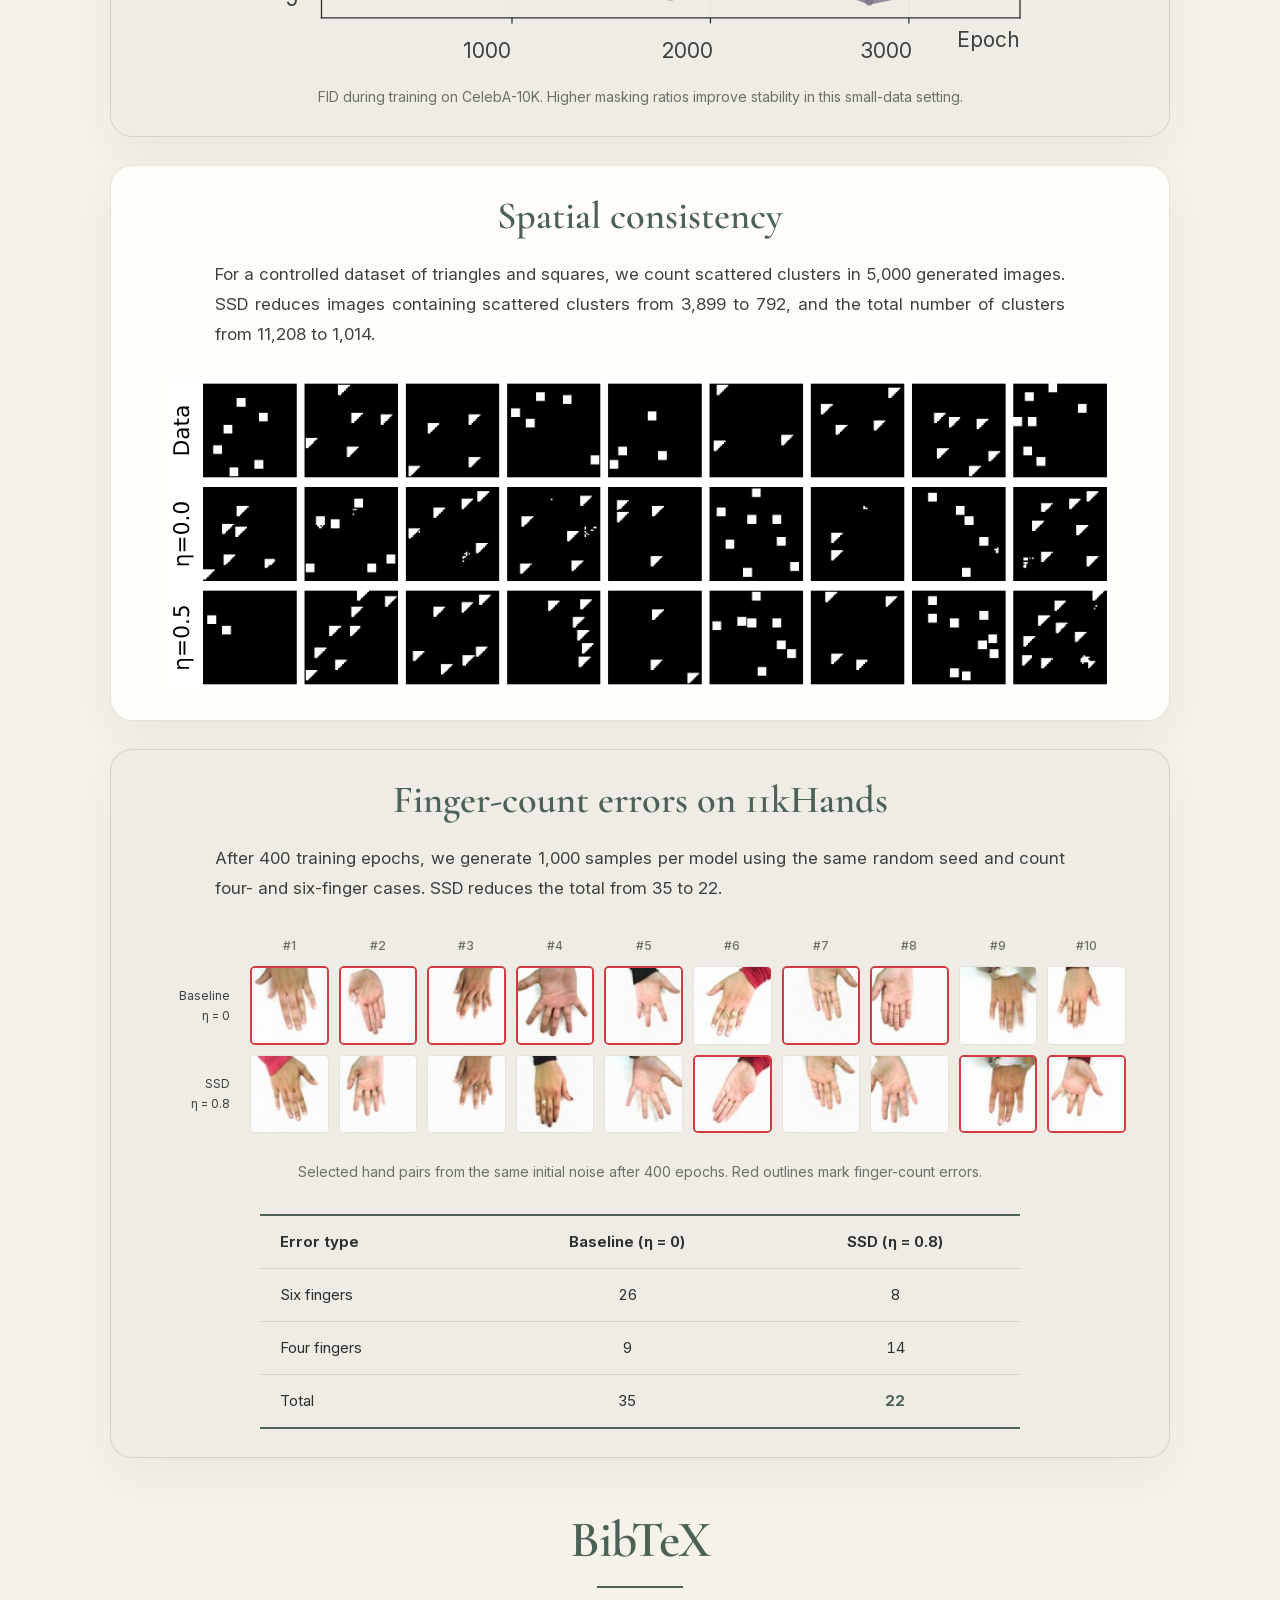
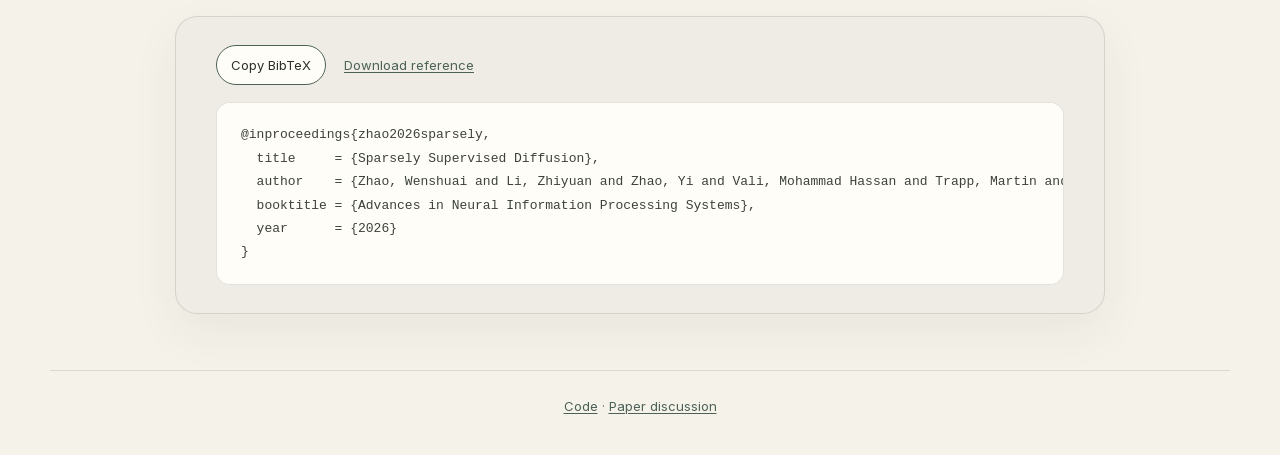
==== commit c0855a77: "Match project website to LOOK paper style" ====
--- a/docs/index.html
+++ b/docs/index.html
@@ -5,21 +5,22 @@
   <meta name="viewport" content="width=device-width, initial-scale=1">
   <meta name="description" content="Sparsely Supervised Diffusion (SSD), NeurIPS 2026. Official project page with paper, code, method, experimental results, and BibTeX.">
   <meta name="keywords" content="diffusion models, flow matching, sparse supervision, spatial consistency, NeurIPS 2026">
-  <meta name="theme-color" content="#ffffff">
+  <meta name="theme-color" content="#f5f2ea">
   <meta property="og:title" content="Sparsely Supervised Diffusion — NeurIPS 2026">
   <meta property="og:description" content="A simple masking framework for diffusion and flow-matching models. Paper, code, and experimental results.">
   <meta property="og:type" content="website">
   <title>Sparsely Supervised Diffusion | NeurIPS 2026</title>
   <link rel="icon" href="assets/favicon.svg" type="image/svg+xml">
   <link rel="preload" href="assets/fonts/InterVariable.woff2" as="font" type="font/woff2" crossorigin>
-  <link rel="stylesheet" href="styles.css">
-  <script src="script.js" defer></script>
+  <link rel="preload" href="assets/fonts/CormorantGaramond-Variable.woff2" as="font" type="font/woff2" crossorigin>
+  <link rel="stylesheet" href="styles.css?v=paper-1">
+  <script src="script.js?v=paper-1" defer></script>
 </head>
 <body>
   <a class="skip-link" href="#main">Skip to content</a>
   <nav class="research-nav" aria-label="Research navigation">
     <a href="https://wenshuaizhao.github.io/" aria-label="Wenshuai Zhao's research homepage"><svg viewBox="0 0 24 24" aria-hidden="true"><path d="m3 11 9-8 9 8M5 10v11h5v-7h4v7h5V10"/></svg><span>More Research</span></a>
-  <div class="section-nav"><a href="#abstract">Abstract</a><a href="#theory">Theory</a><a href="#experiments">Experiments</a><a href="#bibtex">BibTeX</a></div></nav>
+  <div class="section-nav"><a href="#abstract">Abstract</a><a href="#motivation">Motivation</a><a href="#theory">Theory</a><a href="#experiments">Experiments</a><a href="#bibtex">BibTeX</a></div></nav>
   <main id="main">
     <header class="publication-header container">
       <h1>Sparsely Supervised Diffusion</h1>
@@ -41,7 +42,7 @@
       <div class="publication-links">
         <a class="resource-button" href="https://openreview.net/pdf?id=4HalTYbzQG"><svg viewBox="0 0 24 24" aria-hidden="true"><path d="M6 2h8l4 4v16H6zM14 2v5h4M9 12h6M9 16h6"/></svg>Paper</a>
         <a class="resource-button" href="https://arxiv.org/abs/2602.02699"><span class="arxiv-icon" aria-hidden="true">X</span>arXiv</a>
-        <a class="resource-button" href="https://github.com/wenshuaizhao/ssd"><svg viewBox="0 0 24 24" aria-hidden="true"><path d="m8 6-6 6 6 6m8-12 6 6-6 6m-3-15-2 18"/></svg>Code</a>
+        <a class="resource-button" href="https://github.com/AaltoML/ssd"><svg viewBox="0 0 24 24" aria-hidden="true"><path d="m8 6-6 6 6 6m8-12 6 6-6 6m-3-15-2 18"/></svg>Code</a>
       </div>
     </header>
     <section class="teaser container" aria-labelledby="teaser-title">
@@ -51,9 +52,9 @@
       </figure>
     </section>
     <section id="abstract" class="section abstract-section">
-      <div class="container text-container">
+      <div class="container">
         <h2>Abstract</h2>
-        <p>Diffusion models have shown remarkable success across a wide range of generative tasks. However, they often suffer from spatially inconsistent generation, arguably due to excessive correlations learned by the model. This can produce samples that are locally plausible but globally inconsistent. We propose a principled method to mitigate this issue. Our method, sparsely supervised diffusion (SSD), is a simple yet effective masking framework that can be implemented with only a few lines of code. We analytically show that SSD fundamentally alters diffusion model training by modifying the spectrum of the data covariance and that it suppresses correlations in the data covariance matrix. Experiments show that our method more accurately approximates the underlying population score function, reduces memorization on small datasets, and promotes the use of essential contextual information during generation. Moreover, even when up to 98% of pixels are masked, it achieves competitive FID scores across a range of datasets and avoids the training instability commonly observed on small datasets.</p>
+        <div class="content-card"><p>Diffusion models have shown remarkable success across a wide range of generative tasks. However, they often suffer from spatially inconsistent generation, arguably due to excessive correlations learned by the model. This can produce samples that are locally plausible but globally inconsistent. We propose a principled method to mitigate this issue. Our method, sparsely supervised diffusion (SSD), is a simple yet effective masking framework that can be implemented with only a few lines of code. We analytically show that SSD fundamentally alters diffusion model training by modifying the spectrum of the data covariance and that it suppresses correlations in the data covariance matrix. Experiments show that our method more accurately approximates the underlying population score function, reduces memorization on small datasets, and promotes the use of essential contextual information during generation. Moreover, even when up to 98% of pixels are masked, it achieves competitive FID scores across a range of datasets and avoids the training instability commonly observed on small datasets.</p></div>
       </div>
     </section>
     <section id="motivation" class="section">
@@ -72,6 +73,7 @@
     <section id="theory" class="section theory-section">
       <div class="container">
         <h2>Main theoretical analysis</h2>
+        <div class="content-card">
         
         <div class="text-container prose">
           <h3>Masking regularizes correlations</h3>
@@ -87,12 +89,13 @@
           <p>Let u<sub>i</sub> be an eigenvector of the original covariance Σ, with eigenvalue λ<sub>i</sub>. The variance of the masked data along that original direction becomes</p>
         </div>
         <div class="equation-panel"><math display="block" aria-label="Projected masked variance equals p squared lambda i plus p times one minus p times u i transpose D u i"><mrow><msub><mover><mi>λ</mi><mo>~</mo></mover><mi>i</mi></msub><mo>:=</mo><msubsup><mi>u</mi><mi>i</mi><mi mathvariant="normal">T</mi></msubsup><mover><mi>Σ</mi><mo>~</mo></mover><msub><mi>u</mi><mi>i</mi></msub><mo>=</mo><msup><mi>p</mi><mn>2</mn></msup><msub><mi>λ</mi><mi>i</mi></msub><mo>+</mo><mi>p</mi><mo>(</mo><mn>1</mn><mo>−</mo><mi>p</mi><mo>)</mo><msubsup><mi>u</mi><mi>i</mi><mi mathvariant="normal">T</mi></msubsup><mi>D</mi><msub><mi>u</mi><mi>i</mi></msub></mrow></math><span class="equation-number">(2)</span></div>
+        </div>
       </div>
     </section>
     <section id="experiments" class="section experiments-section">
       <div class="container"><h2>Experiments</h2></div>
       <section class="experiment-subsection" aria-label="Generation quality">
-        <div class="container">
+        <div class="container content-card">
         <h3>Generation quality</h3>
         <p class="prose">SSD achieves competitive FID scores on CIFAR-10, CelebA, LSUN Bedroom, and ImageNet.</p>
         <div class="table-container">
@@ -111,21 +114,21 @@
         </div>
       </section>
       <section class="experiment-subsection" aria-label="Training on limited data">
-        <div class="container">
+        <div class="container content-card">
         <h3>Training on limited data</h3>
         <p class="prose">On CelebA-10K, higher masking ratios mitigate the deterioration in FID that occurs with prolonged training. The training curves compare the baseline with several SSD masking ratios.</p>
         <figure class="training-figure"><img src="assets/celeba10k-training.svg" alt="CelebA-10K FID versus training epochs for the baseline and SSD models with different masking ratios" loading="lazy"><figcaption>FID during training on CelebA-10K. Higher masking ratios improve stability in this small-data setting.</figcaption></figure>
         </div>
       </section>
       <section class="experiment-subsection" aria-label="Spatial consistency">
-        <div class="container">
+        <div class="container content-card">
         <h3>Spatial consistency</h3>
         <p class="prose">For a controlled dataset of triangles and squares, we count scattered clusters in 5,000 generated images. SSD reduces images containing scattered clusters from 3,899 to 792, and the total number of clusters from 11,208 to 1,014.</p>
         <figure><img src="assets/spatial-consistency.svg" alt="Training shapes at the top, baseline-generated shapes in the middle, and SSD-generated shapes at the bottom" loading="lazy"></figure>
         </div>
       </section>
       <section class="experiment-subsection" aria-label="Finger-count errors on 11kHands">
-        <div class="container">
+        <div class="container content-card">
         <h3>Finger-count errors on 11kHands</h3>
         <p class="prose">After 400 training epochs, we generate 1,000 samples per model using the same random seed and count four- and six-finger cases. SSD reduces the total from 35 to 22.</p>
         <figure class="hands-figure"><div class="gallery-scroll" tabindex="0" role="region" aria-label="Matched hand comparisons; scroll horizontally on small screens"><div class="hands-grid"><span></span><span class="sample-header">#1</span><span class="sample-header">#2</span><span class="sample-header">#3</span><span class="sample-header">#4</span><span class="sample-header">#5</span><span class="sample-header">#6</span><span class="sample-header">#7</span><span class="sample-header">#8</span><span class="sample-header">#9</span><span class="sample-header">#10</span><span class="sample-row-label">Baseline<br>η = 0</span><button class="sample-preview marked-error" data-image="assets/hands-baseline-1.png" data-title="Hand comparison 1, baseline, original sample 0_4_46.png, finger-count error marked in the paper grid" type="button" aria-label="Enlarge Hand comparison 1, baseline, original sample 0_4_46.png, finger-count error marked in the paper grid"><img src="assets/hands-baseline-1.png" alt="Hand comparison 1, baseline, original sample 0_4_46.png, finger-count error marked in the paper grid" width="64" height="64" loading="lazy"></button><button class="sample-preview marked-error" data-image="assets/hands-baseline-2.png" data-title="Hand comparison 2, baseline, original sample 0_4_84.png, finger-count error marked in the paper grid" type="button" aria-label="Enlarge Hand comparison 2, baseline, original sample 0_4_84.png, finger-count error marked in the paper grid"><img src="assets/hands-baseline-2.png" alt="Hand comparison 2, baseline, original sample 0_4_84.png, finger-count error marked in the paper grid" width="64" height="64" loading="lazy"></button><button class="sample-preview marked-error" data-image="assets/hands-baseline-3.png" data-title="Hand comparison 3, baseline, original sample 0_5_40.png, finger-count error marked in the paper grid" type="button" aria-label="Enlarge Hand comparison 3, baseline, original sample 0_5_40.png, finger-count error marked in the paper grid"><img src="assets/hands-baseline-3.png" alt="Hand comparison 3, baseline, original sample 0_5_40.png, finger-count error marked in the paper grid" width="64" height="64" loading="lazy"></button><button class="sample-preview marked-error" data-image="assets/hands-baseline-4.png" data-title="Hand comparison 4, baseline, original sample 0_5_55.png, finger-count error marked in the paper grid" type="button" aria-label="Enlarge Hand comparison 4, baseline, original sample 0_5_55.png, finger-count error marked in the paper grid"><img src="assets/hands-baseline-4.png" alt="Hand comparison 4, baseline, original sample 0_5_55.png, finger-count error marked in the paper grid" width="64" height="64" loading="lazy"></button><button class="sample-preview marked-error" data-image="assets/hands-baseline-5.png" data-title="Hand comparison 5, baseline, original sample 0_5_64.png, finger-count error marked in the paper grid" type="button" aria-label="Enlarge Hand comparison 5, baseline, original sample 0_5_64.png, finger-count error marked in the paper grid"><img src="assets/hands-baseline-5.png" alt="Hand comparison 5, baseline, original sample 0_5_64.png, finger-count error marked in the paper grid" width="64" height="64" loading="lazy"></button><button class="sample-preview" data-image="assets/hands-baseline-6.png" data-title="Hand comparison 6, baseline, original sample 0_5_69.png" type="button" aria-label="Enlarge Hand comparison 6, baseline, original sample 0_5_69.png"><img src="assets/hands-baseline-6.png" alt="Hand comparison 6, baseline, original sample 0_5_69.png" width="64" height="64" loading="lazy"></button><button class="sample-preview marked-error" data-image="assets/hands-baseline-7.png" data-title="Hand comparison 7, baseline, original sample 0_5_71.png, finger-count error marked in the paper grid" type="button" aria-label="Enlarge Hand comparison 7, baseline, original sample 0_5_71.png, finger-count error marked in the paper grid"><img src="assets/hands-baseline-7.png" alt="Hand comparison 7, baseline, original sample 0_5_71.png, finger-count error marked in the paper grid" width="64" height="64" loading="lazy"></button><button class="sample-preview marked-error" data-image="assets/hands-baseline-8.png" data-title="Hand comparison 8, baseline, original sample 0_5_73.png, finger-count error marked in the paper grid" type="button" aria-label="Enlarge Hand comparison 8, baseline, original sample 0_5_73.png, finger-count error marked in the paper grid"><img src="assets/hands-baseline-8.png" alt="Hand comparison 8, baseline, original sample 0_5_73.png, finger-count error marked in the paper grid" width="64" height="64" loading="lazy"></button><button class="sample-preview" data-image="assets/hands-baseline-9.png" data-title="Hand comparison 9, baseline, original sample 0_5_81.png" type="button" aria-label="Enlarge Hand comparison 9, baseline, original sample 0_5_81.png"><img src="assets/hands-baseline-9.png" alt="Hand comparison 9, baseline, original sample 0_5_81.png" width="64" height="64" loading="lazy"></button><button class="sample-preview" data-image="assets/hands-baseline-10.png" data-title="Hand comparison 10, baseline, original sample 0_5_85.png" type="button" aria-label="Enlarge Hand comparison 10, baseline, original sample 0_5_85.png"><img src="assets/hands-baseline-10.png" alt="Hand comparison 10, baseline, original sample 0_5_85.png" width="64" height="64" loading="lazy"></button><span class="sample-row-label">SSD<br>η = 0.8</span><button class="sample-preview" data-image="assets/hands-ssd-1.png" data-title="Hand comparison 1, ssd, original sample 0_4_46.png" type="button" aria-label="Enlarge Hand comparison 1, ssd, original sample 0_4_46.png"><img src="assets/hands-ssd-1.png" alt="Hand comparison 1, ssd, original sample 0_4_46.png" width="64" height="64" loading="lazy"></button><button class="sample-preview" data-image="assets/hands-ssd-2.png" data-title="Hand comparison 2, ssd, original sample 0_4_84.png" type="button" aria-label="Enlarge Hand comparison 2, ssd, original sample 0_4_84.png"><img src="assets/hands-ssd-2.png" alt="Hand comparison 2, ssd, original sample 0_4_84.png" width="64" height="64" loading="lazy"></button><button class="sample-preview" data-image="assets/hands-ssd-3.png" data-title="Hand comparison 3, ssd, original sample 0_5_40.png" type="button" aria-label="Enlarge Hand comparison 3, ssd, original sample 0_5_40.png"><img src="assets/hands-ssd-3.png" alt="Hand comparison 3, ssd, original sample 0_5_40.png" width="64" height="64" loading="lazy"></button><button class="sample-preview" data-image="assets/hands-ssd-4.png" data-title="Hand comparison 4, ssd, original sample 0_5_55.png" type="button" aria-label="Enlarge Hand comparison 4, ssd, original sample 0_5_55.png"><img src="assets/hands-ssd-4.png" alt="Hand comparison 4, ssd, original sample 0_5_55.png" width="64" height="64" loading="lazy"></button><button class="sample-preview" data-image="assets/hands-ssd-5.png" data-title="Hand comparison 5, ssd, original sample 0_5_64.png" type="button" aria-label="Enlarge Hand comparison 5, ssd, original sample 0_5_64.png"><img src="assets/hands-ssd-5.png" alt="Hand comparison 5, ssd, original sample 0_5_64.png" width="64" height="64" loading="lazy"></button><button class="sample-preview marked-error" data-image="assets/hands-ssd-6.png" data-title="Hand comparison 6, ssd, original sample 0_5_69.png, finger-count error marked in the paper grid" type="button" aria-label="Enlarge Hand comparison 6, ssd, original sample 0_5_69.png, finger-count error marked in the paper grid"><img src="assets/hands-ssd-6.png" alt="Hand comparison 6, ssd, original sample 0_5_69.png, finger-count error marked in the paper grid" width="64" height="64" loading="lazy"></button><button class="sample-preview" data-image="assets/hands-ssd-7.png" data-title="Hand comparison 7, ssd, original sample 0_5_71.png" type="button" aria-label="Enlarge Hand comparison 7, ssd, original sample 0_5_71.png"><img src="assets/hands-ssd-7.png" alt="Hand comparison 7, ssd, original sample 0_5_71.png" width="64" height="64" loading="lazy"></button><button class="sample-preview" data-image="assets/hands-ssd-8.png" data-title="Hand comparison 8, ssd, original sample 0_5_73.png" type="button" aria-label="Enlarge Hand comparison 8, ssd, original sample 0_5_73.png"><img src="assets/hands-ssd-8.png" alt="Hand comparison 8, ssd, original sample 0_5_73.png" width="64" height="64" loading="lazy"></button><button class="sample-preview marked-error" data-image="assets/hands-ssd-9.png" data-title="Hand comparison 9, ssd, original sample 0_5_81.png, finger-count error marked in the paper grid" type="button" aria-label="Enlarge Hand comparison 9, ssd, original sample 0_5_81.png, finger-count error marked in the paper grid"><img src="assets/hands-ssd-9.png" alt="Hand comparison 9, ssd, original sample 0_5_81.png, finger-count error marked in the paper grid" width="64" height="64" loading="lazy"></button><button class="sample-preview marked-error" data-image="assets/hands-ssd-10.png" data-title="Hand comparison 10, ssd, original sample 0_5_85.png, finger-count error marked in the paper grid" type="button" aria-label="Enlarge Hand comparison 10, ssd, original sample 0_5_85.png, finger-count error marked in the paper grid"><img src="assets/hands-ssd-10.png" alt="Hand comparison 10, ssd, original sample 0_5_85.png, finger-count error marked in the paper grid" width="64" height="64" loading="lazy"></button></div></div><figcaption>Selected hand pairs from the same initial noise after 400 epochs. Red outlines mark finger-count errors.</figcaption></figure>
@@ -138,6 +141,7 @@
     <section id="bibtex" class="section bibtex-section">
       <div class="container text-container">
         <h2>BibTeX</h2>
+        <div class="content-card">
         <div class="citation-actions"><button id="copy-citation" type="button">Copy BibTeX</button><a href="assets/citation.bib" download>Download reference</a></div>
         <pre><code id="citation-code">@inproceedings{zhao2026sparsely,
   title     = {Sparsely Supervised Diffusion},
@@ -146,10 +150,11 @@
   year      = {2026}
 }
 </code></pre>
+        </div>
       </div>
     </section>
   </main>
-  <footer><div class="container text-container"><p><a href="https://github.com/wenshuaizhao/ssd">Code</a> · <a href="https://openreview.net/forum?id=4HalTYbzQG">Paper discussion</a></p></div></footer>
+  <footer><div class="container text-container"><p><a href="https://github.com/AaltoML/ssd">Code</a> · <a href="https://openreview.net/forum?id=4HalTYbzQG">Paper discussion</a></p></div></footer>
   <dialog id="sample-dialog" aria-labelledby="sample-dialog-title"><button id="close-sample" type="button" aria-label="Close image">×</button><p id="sample-dialog-title"></p><img id="sample-dialog-image" alt="Selected generated image"></dialog>
   <p id="copy-status" class="sr-only" role="status" aria-live="polite"></p>
 </body>
--- a/docs/styles.css
+++ b/docs/styles.css
@@ -1,250 +1,234 @@
+/* Paper palette and typography shared with the AaltoML LOOK project page. */
+@font-face {
+  font-family: 'Cormorant Garamond';
+  src: url('assets/fonts/CormorantGaramond-Variable.woff2') format('woff2');
+  font-style: normal;
+  font-weight: 400 700;
+  font-display: swap;
+}
 @font-face {
   font-family: 'Inter';
   src: url('assets/fonts/InterVariable.woff2') format('woff2');
+  font-style: normal;
   font-weight: 100 900;
-  font-style: normal;
   font-display: swap;
 }
 :root {
+  --bg: #f5f2ea;
+  --paper: #fffdf8;
+  --ink: #2b302b;
+  --text: #3c423b;
+  --muted: #6c7068;
+  --line: rgba(58, 66, 52, .14);
+  --accent: #4c6257;
+  --hover: #2d493b;
+  --alternate: #eeece4;
+  --shadow: 0 18px 50px rgba(55, 59, 45, .06);
+  --display: 'Cormorant Garamond', Georgia, serif;
+  --body: 'Inter', -apple-system, BlinkMacSystemFont, 'Segoe UI', sans-serif;
   --prose-width: 850px;
-  --text: #384355;
-  --heading: #16243a;
-  --link: #2865bb;
-  --muted: #677386;
-  --line: #dfe6ef;
-  --section: #f6f8fb;
 }
 * { box-sizing: border-box; }
-html { scroll-behavior: smooth; scroll-padding-top: 90px; }
+html { scroll-behavior: smooth; scroll-padding-top: var(--navigation-offset, 106px); }
 body {
   margin: 0;
   color: var(--text);
-  background: #fff;
-  font: 17px/1.8 'Inter', -apple-system, BlinkMacSystemFont, 'Segoe UI', sans-serif;
+  background: var(--bg);
+  font: 17px/1.75 var(--body);
   font-optical-sizing: auto;
   -webkit-font-smoothing: antialiased;
-}
-a { color: var(--link); text-decoration: none; text-underline-offset: 4px; }
-a:hover { text-decoration: underline; }
+  -webkit-text-size-adjust: 100%;
+}
+a { color: var(--accent); text-decoration-thickness: .08em; text-underline-offset: .18em; }
+a:hover { color: var(--hover); }
 a:focus-visible, button:focus-visible, .gallery-scroll:focus-visible {
-  outline: 3px solid #588cdf;
-  outline-offset: 4px;
+  outline: 3px solid var(--accent);
+  outline-offset: 5px;
 }
 button { font: inherit; cursor: pointer; }
 img { display: block; max-width: 100%; height: auto; }
 svg { display: block; }
-figure { margin: 30px 0 0; }
-figcaption {
-  font-size: 14px;
-  line-height: 1.75;
-  color: var(--muted);
-  text-align: center;
-  margin: 20px auto 0;
-  max-width: 850px;
-}
-.container { width: min(1100px, calc(100% - 64px)); margin-inline: auto; }
+main, footer { max-width: 1180px; padding-inline: 22px; margin-inline: auto; }
+.container { width: 100%; max-width: 1060px; margin-inline: auto; }
 .text-container { max-width: var(--prose-width); }
+p { margin: 0 0 24px; }
+.prose { max-width: var(--prose-width); margin-inline: auto; }
+.abstract-section p, .prose, .motivation-box p, .covariance-explanation p { text-align: justify; }
+.content-card {
+  padding: 28px clamp(20px, 4vw, 40px);
+  background: var(--paper);
+  border: 1px solid var(--line);
+  border-radius: 22px;
+  box-shadow: var(--shadow);
+}
+.content-card > p { max-width: var(--prose-width); margin-inline: auto; }
+.content-card > p:last-child, .prose > p:last-child { margin-bottom: 0; }
+
+/* Sticky navigation uses the same pills and active-section treatment as LOOK. */
 .research-nav {
   position: sticky;
   top: 0;
-  z-index: 20;
-  background: #ffffffed;
-  backdrop-filter: blur(12px);
-  box-shadow: 0 2px 12px #16243a0a;
+  z-index: 10;
   display: flex;
+  justify-content: space-between;
   align-items: center;
-  justify-content: space-between;
-  gap: 20px;
-  max-width: 1100px;
-  margin: auto;
-  min-height: 68px;
-  padding-inline: 20px;
-  font-size: 17px;
-  font-weight: 600;
-  border-bottom: 1px solid #eef1f6;
-}
-.research-nav > a { display: flex; align-items: center; gap: 9px; color: var(--link); }
-.research-nav svg { width: 17px; height: 17px; stroke: currentColor; stroke-width: 1.7; fill: none; stroke-linecap: round; stroke-linejoin: round; }
-.section-nav { display: flex; gap: 26px; }
-.section-nav a { color: var(--link); }
-.publication-header { text-align: center; padding: 58px 0 28px; }
-h1 {
-  color: var(--heading);
-  font-size: clamp(36px, 4.7vw, 56px);
-  line-height: 1.16;
-  font-weight: 650;
-  letter-spacing: -1.7px;
-  margin: 0 auto 28px;
-  max-width: 1040px;
-}
-.publication-authors { font-size: 19px; line-height: 1.95; margin-inline: auto; max-width: 960px; }
-.publication-authors > span { display: inline-block; margin-right: 4px; }
-.publication-authors sup { font-size: 11px; margin-left: 2px; }
-.publication-affiliations { color: var(--muted); font-size: 14px; line-height: 1.7; margin: 20px 0; }
+  gap: 12px;
+  max-width: 1180px;
+  min-height: 76px;
+  margin: 0 auto;
+  padding: 10px 22px;
+  border-block: 1px solid var(--line);
+  background: rgba(239, 235, 225, .94);
+  backdrop-filter: blur(14px);
+}
+.research-nav > a { display: inline-flex; align-items: center; gap: 8px; color: var(--accent); font-size: 15px; font-weight: 700; text-decoration: none; }
+.research-nav svg { width: 18px; height: 18px; stroke: currentColor; stroke-width: 1.7; fill: none; stroke-linecap: round; stroke-linejoin: round; }
+.section-nav { display: flex; justify-content: center; flex-wrap: wrap; gap: 6px 10px; }
+.section-nav a {
+  border: 1px solid transparent;
+  border-radius: 999px;
+  padding: 6px 12px;
+  color: var(--accent);
+  font-size: 15px;
+  font-weight: 750;
+  text-decoration: none;
+  transition: background .2s ease, color .2s ease, border-color .2s ease;
+}
+.section-nav a:hover, .section-nav a.active { color: var(--hover); background: rgba(76, 98, 87, .12); border-color: rgba(76, 98, 87, .16); }
+
+.publication-header { text-align: center; padding: 78px 0 48px; }
+h1 { max-width: 1080px; margin: 0 auto 30px; color: var(--accent); font: 600 clamp(3rem, 6.6vw, 5.4rem)/.98 var(--display); letter-spacing: -.04em; }
+.publication-authors { max-width: 990px; margin-inline: auto; color: var(--ink); font-size: 17px; line-height: 1.9; }
+.publication-authors > span { display: inline-block; margin-right: 5px; }
+.publication-authors a { color: var(--ink); text-decoration: none; }
+.publication-authors a:hover { color: var(--accent); text-decoration: underline; }
+sup { font-size: .68em; line-height: 0; vertical-align: super; color: var(--muted); }
+.publication-authors sup { margin-left: 2px; }
+.publication-affiliations { color: var(--muted); font-size: 14px; line-height: 1.7; margin: 17px auto; }
 .publication-affiliations p { margin: 5px 0; }
-.publication-affiliations sup { font-size: 10px; margin-right: 3px; }
-.publication-venue {
-  display: inline-block;
-  font-size: 16px;
-  letter-spacing: .2px;
-  color: var(--link);
-  font-weight: 600;
-  background: #edf4ff;
-  border: 1px solid #dae7fa;
-  border-radius: 8px;
-  padding: 5px 17px;
-  margin: 4px 0 13px;
-}
-.publication-links { display: flex; justify-content: center; flex-wrap: wrap; gap: 10px; margin: 13px 0 10px; }
-.resource-button {
-  display: inline-flex;
-  align-items: center;
-  gap: 8px;
-  line-height: 1.4;
-  color: #fff;
-  background: #233248;
-  border-radius: 999px;
-  padding: 12px 21px;
-  font-size: 14px;
-  font-weight: 500;
-  box-shadow: 0 3px 8px #18284212;
-}
-.resource-button:hover { background: #354862; text-decoration: none; }
-.resource-button svg { width: 18px; height: 18px; fill: none; stroke: currentColor; stroke-width: 1.6; stroke-linejoin: round; stroke-linecap: round; }
-.arxiv-icon { font-size: 19px; font-family: Georgia, serif; line-height: 1; font-style: italic; }
-.teaser { padding: 22px 0 56px; }
+.publication-affiliations span { display: inline-block; }
+.publication-affiliations sup { margin-right: 3px; }
+.publication-venue { display: inline-block; color: var(--accent); font-size: 15px; font-weight: 650; margin: 12px 0 0; letter-spacing: .04em; }
+.publication-links { display: flex; justify-content: center; flex-wrap: wrap; gap: 12px; margin: 25px 0 0; }
+.resource-button { display: inline-flex; align-items: center; justify-content: center; gap: 8px; padding: 10px 20px; color: var(--ink); background: transparent; border: 1px solid var(--accent); border-radius: 999px; font-size: 15px; font-weight: 650; text-decoration: none; transition: transform .2s ease, background .2s ease; }
+.resource-button:first-child { background: var(--accent); color: #fff; }
+.resource-button:hover { transform: translateY(-2px); background: rgba(76, 98, 87, .08); color: var(--ink); }
+.resource-button:first-child:hover { background: var(--hover); color: #fff; }
+.resource-button svg { width: 18px; height: 18px; fill: none; stroke: currentColor; stroke-width: 1.6; stroke-linecap: round; stroke-linejoin: round; }
+.arxiv-icon { font: italic 19px/1 Georgia, serif; }
+
+figure { margin: 28px 0 0; }
+figcaption { max-width: var(--prose-width); margin: 16px auto 0; color: var(--muted); font-size: 14px; line-height: 1.6; text-align: center; }
+.teaser { max-width: 940px; padding: 0 0 52px; }
 .teaser figure { margin: 0; }
-.teaser img { width: 100%; max-width: 880px; margin-inline: auto; }
-.teaser figcaption { font-size: 16px; color: var(--text); max-width: 850px; }
-.section { padding: 58px 0; }
-.abstract-section { background: var(--section); border-block: 1px solid #edf1f6; }
-h2 { color: var(--heading); font-size: 33px; line-height: 1.25; font-weight: 650; letter-spacing: -.7px; margin: 0 0 29px; text-align: center; }
-h3 { color: var(--heading); font-size: 23px; line-height: 1.4; font-weight: 600; letter-spacing: -.35px; margin: 42px 0 18px; }
-h3:first-of-type { margin-top: 24px; }
-p { margin: 0 0 20px; }
-.abstract-section p { text-align: justify; margin: 0; line-height: 1.9; }
-.prose { max-width: var(--prose-width); margin-inline: auto; line-height: 1.85; }
-.sample-figure { margin: 32px auto 0; }
-.gallery-scroll { overflow-x: auto; padding: 4px 3px 12px; scrollbar-color: #b4c5dd #f0f4f9; }
-.celeba-grid, .hands-grid {
-  display: grid;
-  align-items: center;
-  gap: 10px;
-  min-width: 870px;
-}
+.teaser img { width: 100%; padding: clamp(16px, 3vw, 30px); background: var(--paper); border: 1px solid var(--line); border-radius: 24px; box-shadow: var(--shadow); }
+.teaser figcaption { font-size: 15px; }
+.section { margin: 0 auto 56px; }
+h2 { max-width: 920px; margin: 0 auto 28px; color: var(--accent); font: 600 clamp(2.2rem, 4vw, 3.4rem)/1.05 var(--display); letter-spacing: -.03em; text-align: center; }
+h2::after { content: ''; display: block; width: 86px; height: 2px; margin: 18px auto 0; background: var(--accent); }
+h3 { margin: 32px auto 18px; color: var(--accent); font: 600 clamp(1.8rem, 3vw, 2.4rem)/1.15 var(--display); text-align: center; }
+.theory-section .prose:first-child h3 { margin-top: 4px; }
+.abstract-section p { line-height: 1.85; }
+.motivation-box { max-width: var(--prose-width); margin-inline: auto; padding: 24px 28px; background: var(--paper); border: 1px solid var(--line); border-left: 4px solid var(--accent); border-radius: 18px; }
+.motivation-box p { margin: 0; }
+.tldr-label { color: var(--accent); font-weight: 750; }
+.sample-figure { padding: 24px 20px; background: var(--paper); border: 1px solid var(--line); border-radius: 22px; box-shadow: var(--shadow); }
+.gallery-scroll { overflow-x: auto; padding: 4px 3px 12px; scrollbar-color: #b0b9ac #eeece4; }
+.celeba-grid, .hands-grid { display: grid; align-items: center; gap: 10px; min-width: 870px; }
 .celeba-grid { grid-template-columns: 86px repeat(9, minmax(0, 1fr)); }
 .hands-grid { grid-template-columns: 86px repeat(10, minmax(0, 1fr)); }
-.sample-header { text-align: center; font-size: 12px; color: var(--muted); font-weight: 500; }
-.sample-row-label { text-align: right; padding-right: 10px; font-size: 12px; line-height: 1.65; color: var(--text); }
-.sample-preview {
-  display: block;
-  width: 100%;
-  padding: 0;
-  background: #fff;
-  border: 1px solid #dfe5ec;
-  border-radius: 5px;
-  overflow: hidden;
-  line-height: 0;
-}
+.sample-header { text-align: center; color: var(--muted); font-size: 12px; font-weight: 500; }
+.sample-row-label { text-align: right; padding-right: 10px; color: var(--text); font-size: 12px; line-height: 1.65; }
+.sample-preview { display: block; width: 100%; padding: 0; background: var(--paper); border: 1px solid var(--line); border-radius: 5px; overflow: hidden; line-height: 0; }
 .sample-preview img { width: 100%; aspect-ratio: 1; object-fit: cover; }
-.sample-preview:hover { border-color: var(--link); box-shadow: 0 3px 12px #192f4a18; }
+.sample-preview:hover { border-color: var(--accent); box-shadow: 0 3px 12px #2b302b18; }
 .sample-preview.marked-error { border: 2px solid #d33b43; }
-.theory-section { background: #f8faff; border-block: 1px solid #e5ecf6; }
-.equation-panel { display: flex; align-items: center; justify-content: center; position: relative; gap: 20px; max-width: 880px; margin: 24px auto; padding: 26px 42px; background: #fff; border: 1px solid #dce5f1; border-radius: 10px; overflow-x: auto; }
-math { font-size: 24px; color: var(--heading); margin: 0; flex-shrink: 0; }
-.equation-number { position: absolute; right: 17px; font-size: 12px; color: var(--muted); }
-.covariance-explanation { display: grid; grid-template-columns: 1fr 1fr; max-width: 850px; gap: 24px; margin: 29px auto 36px; }
-.covariance-explanation > div { padding: 21px 24px; border-left: 3px solid #8caee0; background: #edf3fd; border-radius: 0 8px 8px 0; }
-.theory-label { display: block; color: var(--link); font-size: 12px; font-weight: 600; margin-bottom: 10px; }
-.covariance-explanation p { font-size: 15px; margin-bottom: 8px; }
-.covariance-explanation p:last-child { margin: 0; font-size: 14px; line-height: 1.8; }
-.experiments-section { background: #fff; }
-.experiment-subsection .container > h3 { max-width: var(--prose-width); margin: 0 auto 18px; }
-.table-container { overflow-x: auto; max-width: 760px; margin: 26px auto 0; }
-table { width: 100%; border-collapse: separate; border-spacing: 0; color: var(--text); font-size: 15px; background: #fff; }
-caption { font-size: 13px; text-align: left; margin-bottom: 12px; color: var(--muted); }
-th, td { padding: 14px 20px; border-bottom: 1px solid var(--line); text-align: center; white-space: nowrap; }
-thead th { font-weight: 600; color: var(--heading); background: #f3f6fb; border-top: 1px solid var(--line); }
-thead th:first-child { border-top-left-radius: 8px; }
-thead th:last-child { border-top-right-radius: 8px; }
+
+.equation-panel { display: flex; align-items: center; justify-content: center; position: relative; gap: 20px; max-width: 880px; margin: 24px auto; padding: 26px 42px; background: #f5f2ea; border: 1px solid var(--line); border-radius: 14px; overflow-x: auto; }
+math { font-size: 24px; color: var(--ink); margin: 0; flex-shrink: 0; }
+.equation-number { position: absolute; right: 17px; color: var(--muted); font-size: 12px; }
+.covariance-explanation { display: grid; grid-template-columns: 1fr 1fr; max-width: var(--prose-width); gap: 24px; margin: 29px auto 0; }
+.covariance-explanation > div { padding: 21px 24px; border-left: 3px solid var(--accent); background: #eeeee5; border-radius: 0 12px 12px 0; }
+.theory-label { display: block; color: var(--accent); font-size: 12px; font-weight: 650; margin-bottom: 10px; }
+.covariance-explanation p { margin-bottom: 8px; font-size: 15px; }
+.covariance-explanation p:last-child { margin: 0; font-size: 14px; }
+.theory-section .equation-panel:last-child { margin-bottom: 0; }
+.experiments-section { margin-bottom: 56px; }
+.experiment-subsection { margin: 0 auto 28px; }
+.experiment-subsection .container > h3 { max-width: var(--prose-width); margin: 0 auto 22px; }
+.experiment-subsection:nth-of-type(even) .content-card { background: var(--alternate); }
+.table-container { max-width: 760px; overflow-x: auto; margin: 26px auto 0; }
+table { width: 100%; border-collapse: collapse; color: var(--ink); font-size: 15px; line-height: 1.6; font-variant-numeric: tabular-nums; }
+caption { margin-bottom: 14px; color: var(--muted); text-align: left; font-size: 13px; }
+th, td { padding: 14px 20px; text-align: center; white-space: nowrap; }
+thead { border-top: 2px solid var(--accent); border-bottom: 1px solid var(--line); }
+thead th { font-weight: 650; }
 thead th:first-child, tbody th { text-align: left; }
 tbody th { font-weight: 400; }
-td strong { color: var(--link); font-weight: 650; }
+tbody tr { border-bottom: 1px solid var(--line); }
+tbody tr:last-child { border-bottom: 2px solid var(--accent); }
+td strong { color: var(--accent); font-weight: 700; }
 .training-figure { max-width: 780px; margin-inline: auto; }
 .training-figure img { width: 100%; }
 .experiments-section figure:not(.hands-figure):not(.training-figure) { max-width: 950px; margin-inline: auto; }
 .hands-figure { margin-bottom: 30px; }
-.bibtex-section { background: var(--section); border-top: 1px solid #edf1f6; }
-.bibtex-section h2 { text-align: left; }
-.reference { font-size: 15px; line-height: 1.85; }
+.bibtex-section .text-container { max-width: 930px; }
+.bibtex-section .content-card { background: var(--alternate); }
 .citation-actions { display: flex; align-items: center; gap: 18px; margin-bottom: 17px; font-size: 13px; }
-.citation-actions button { border: 1px solid #cbd6e5; color: var(--heading); background: #fff; border-radius: 6px; padding: 8px 14px; font-size: 13px; }
-.citation-actions button:hover { background: #edf3fc; }
-pre { background: #fff; border: 1px solid var(--line); padding: 25px 27px; margin: 0; overflow-x: auto; font: 13px/1.85 ui-monospace, SFMono-Regular, Consolas, 'Liberation Mono', monospace; border-radius: 10px; }
-footer { padding: 34px 0; font-size: 13px; color: var(--muted); line-height: 1.85; }
-footer p:last-child { margin: 0; }
-dialog { width: min(520px, calc(100% - 32px)); border: 1px solid #dce3ee; border-radius: 15px; padding: 30px; color: var(--text); box-shadow: 0 20px 70px #101e3440; }
-dialog::backdrop { background: #0e1a2b99; backdrop-filter: blur(4px); }
-#close-sample { position: absolute; top: 10px; right: 13px; border: 0; background: none; color: var(--muted); font-size: 27px; padding: 0 7px; }
-#sample-dialog-title { font-size: 13px; line-height: 1.6; padding-right: 20px; margin-bottom: 18px; }
+.citation-actions button { padding: 8px 14px; color: var(--ink); background: var(--paper); border: 1px solid var(--accent); border-radius: 999px; font-size: 13px; }
+.citation-actions button:hover { background: rgba(76, 98, 87, .08); }
+pre { margin: 0; padding: 20px 24px; background: var(--paper); border: 1px solid var(--line); border-radius: 14px; overflow-x: auto; font: 13px/1.8 ui-monospace, SFMono-Regular, Consolas, 'Liberation Mono', monospace; tab-size: 2; }
+footer { padding-top: 24px; padding-bottom: 32px; border-top: 1px solid var(--line); color: var(--muted); font-size: 13px; }
+footer p { margin: 0; text-align: center; }
+dialog { width: min(520px, calc(100% - 32px)); padding: 30px; color: var(--text); background: var(--paper); border: 1px solid var(--line); border-radius: 22px; box-shadow: 0 20px 70px #2b302b40; }
+dialog::backdrop { background: #2b302b99; backdrop-filter: blur(4px); }
+#close-sample { position: absolute; top: 10px; right: 13px; padding: 0 7px; color: var(--muted); background: none; border: 0; font-size: 27px; }
+#sample-dialog-title { margin-bottom: 18px; padding-right: 20px; font-size: 13px; line-height: 1.6; }
 #sample-dialog-image { width: 100%; border-radius: 6px; }
 #sample-dialog-image.marked-error { border: 3px solid #d33b43; }
 .sr-only { position: absolute; width: 1px; height: 1px; padding: 0; margin: -1px; overflow: hidden; clip: rect(0,0,0,0); white-space: nowrap; border: 0; }
-.skip-link { position: fixed; top: 8px; left: 8px; padding: 10px; background: #263a55; color: #fff; transform: translateY(-150%); z-index: 10; }
-.skip-link:focus { transform: translateY(0); }
+.skip-link { position: fixed; top: -80px; left: 16px; z-index: 30; padding: 8px 16px; background: var(--paper); }
+.skip-link:focus { top: 8px; }
 @media (max-width: 760px) {
-  .container { width: calc(100% - 36px); }
-  .research-nav { min-height: 64px; font-size: 14px; padding-inline: 18px; }
-  .section-nav { gap: 14px; }
-  .publication-header { padding-top: 37px; }
-  h1 { font-size: 39px; letter-spacing: -1px; margin-bottom: 22px; }
-  .publication-authors { font-size: 16px; line-height: 1.95; }
-  .publication-affiliations { font-size: 12px; }
-  .publication-venue { font-size: 14px; }
-  .teaser { padding-bottom: 35px; }
-  .teaser figcaption { font-size: 14px; }
-  .section { padding: 40px 0; }
-  h2 { font-size: 29px; }
-  h3 { font-size: 21px; margin-top: 31px; }
-  body { font-size: 15px; }
-  .prose, .abstract-section p { font-size: 15px; }
-  th, td { padding: 12px 14px; font-size: 13px; }
-  figcaption { font-size: 12px; text-align: left; }
-  pre { padding: 20px 17px; font-size: 11px; }
+  main, footer { padding-inline: 18px; }
+  body { font-size: 16px; }
+  .research-nav { flex-direction: column; gap: 4px; padding: 8px 12px; }
+  .research-nav > a { font-size: 13px; }
+  .section-nav { gap: 4px 6px; }
+  .section-nav a { padding: 5px 9px; font-size: 13px; }
+  .publication-header { padding: 50px 0 38px; }
+  .publication-authors { font-size: 16px; }
+  .publication-affiliations { font-size: 13px; }
+  .content-card { padding: 24px 20px; }
+  .teaser { padding-bottom: 38px; }
+  .teaser img { border-radius: 18px; }
+  .section { margin-bottom: 42px; }
+  .sample-figure { padding: 20px 12px; }
+  .motivation-box { padding: 20px; }
   .covariance-explanation { grid-template-columns: 1fr; gap: 14px; }
   .equation-panel { padding: 20px 35px 20px 20px; justify-content: flex-start; }
   math { font-size: 20px; }
-}
-@media (max-width: 420px) {
-  h1 { font-size: 33px; }
-  .section-nav a:first-child { display: none; }
-  .section-nav { gap: 12px; }
-  .publication-authors { font-size: 15px; }
-  .resource-button { padding: 10px 16px; font-size: 13px; }
-}
-@media (prefers-reduced-motion: reduce) { html { scroll-behavior: auto; } }
-
-.motivation-box {
-  max-width: var(--prose-width);
-  margin-inline: auto;
-  padding: 24px 28px;
-  border: 1px solid #d6e4f6;
-  border-left: 4px solid var(--link);
-  border-radius: 10px;
-  background: #f3f7fe;
-  line-height: 1.85;
-}
-.motivation-box p { margin: 0; }
-.tldr-label { color: var(--link); font-weight: 750; }
-@media (max-width: 760px) { .motivation-box { padding: 20px; } }
-
-.abstract-section p, .prose, .motivation-box p, .covariance-explanation p, .reference { text-align: justify; }
-.reference { max-width: var(--prose-width); margin-inline: auto; }
-
-.experiments-section { padding-bottom: 0; }
-.experiment-subsection { padding: 44px 0; background: #fff; }
-.experiment-subsection:nth-of-type(even) { background: #f3f7fe; }
-@media (max-width: 760px) { .experiment-subsection { padding: 32px 0; } }
-
-.publication-affiliations span { display: inline-block; }
-@media (max-width: 420px) { .research-nav { font-size: 13px; gap: 10px; } }
+  th, td { padding: 12px 14px; font-size: 13px; }
+  figcaption { font-size: 12px; text-align: left; }
+  pre { padding: 16px; font-size: 12px; }
+}
+@media (max-width: 460px) {
+  main, footer { padding-inline: 16px; }
+  h1 { font-size: clamp(2.7rem, 11vw, 3.5rem); }
+  .publication-header { padding-top: 38px; }
+  .section-nav { gap: 3px; }
+  .section-nav a { padding: 5px 7px; font-size: 12px; }
+  .resource-button { padding: 9px 15px; font-size: 14px; }
+  .content-card { padding: 22px 16px; border-radius: 18px; }
+}
+@media (prefers-reduced-motion: reduce) {
+  html { scroll-behavior: auto; }
+  .section-nav a, .resource-button { transition: none; }
+  .resource-button:hover { transform: none; }
+}
+@media print {
+  body { background: #fff; }
+  .research-nav, .skip-link { display: none; }
+  .publication-header { padding-top: 0; }
+  .content-card, .teaser img, .sample-figure { box-shadow: none; }
+}
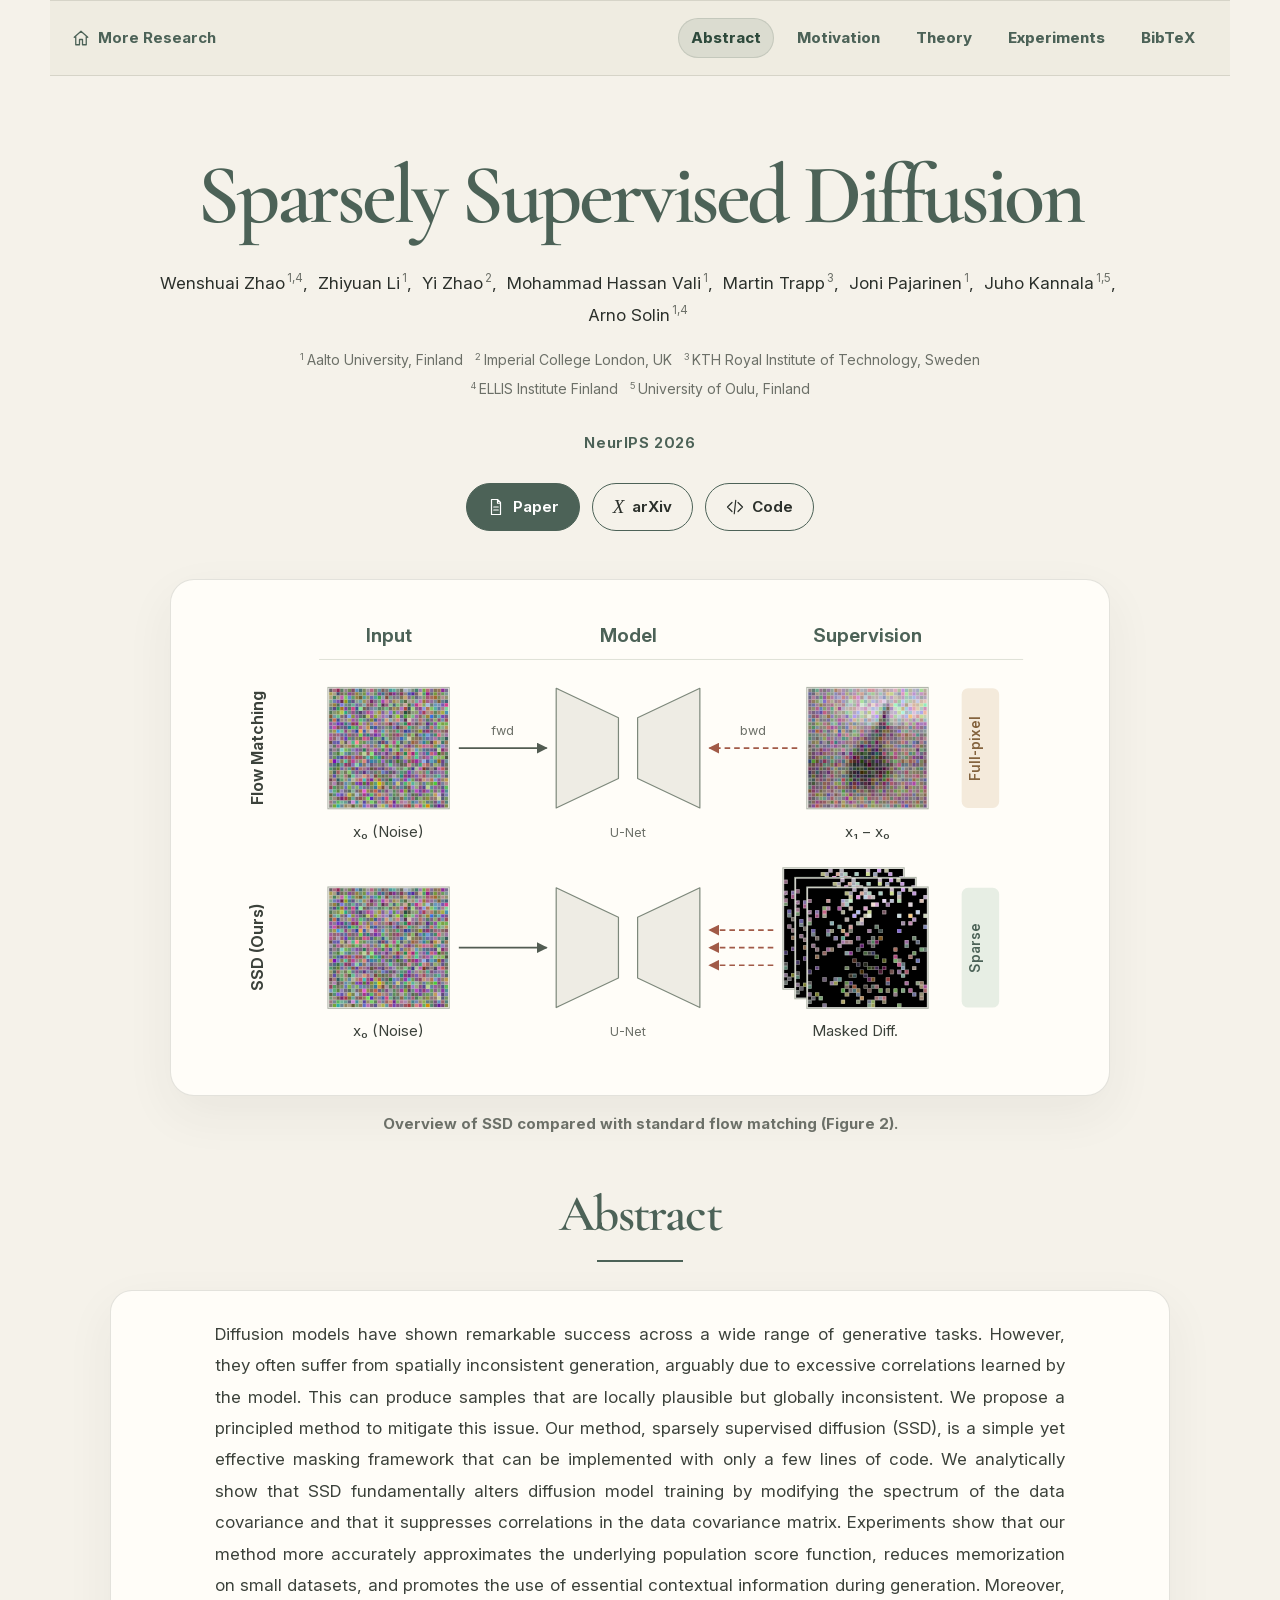
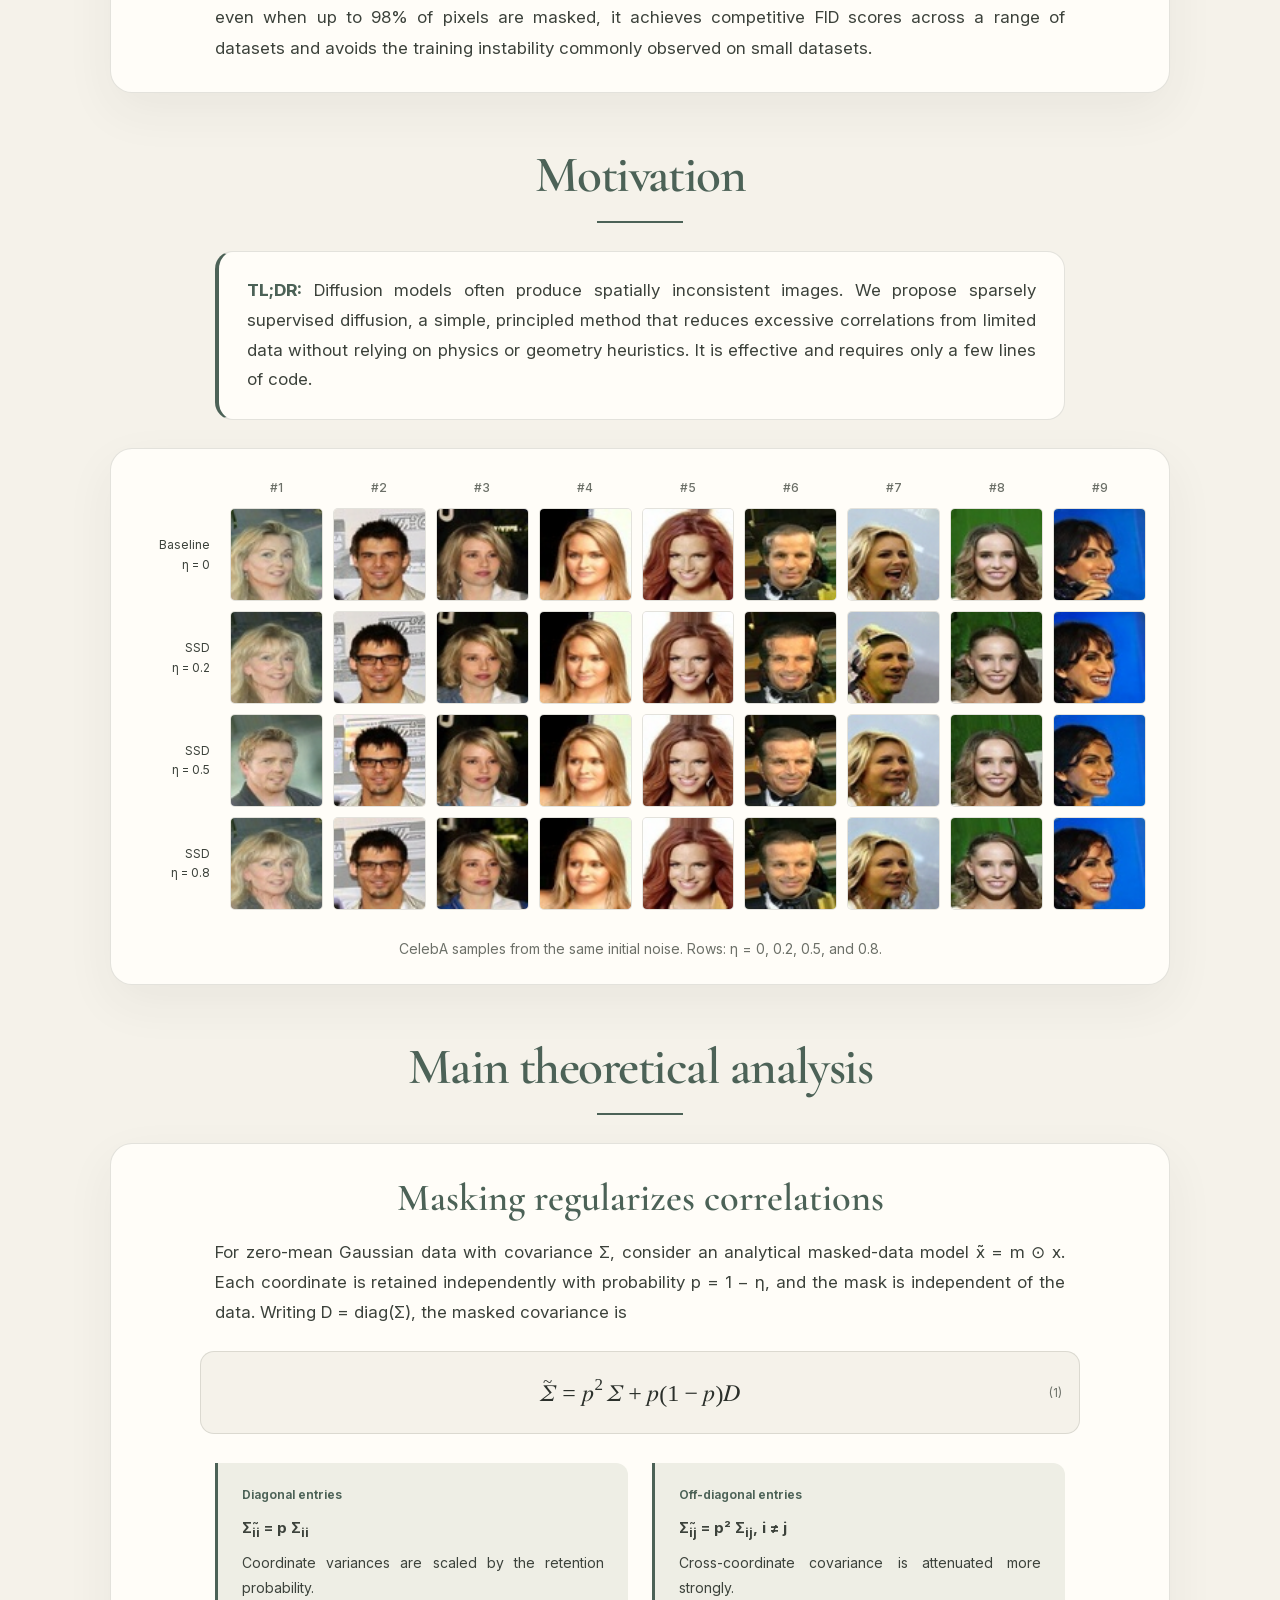
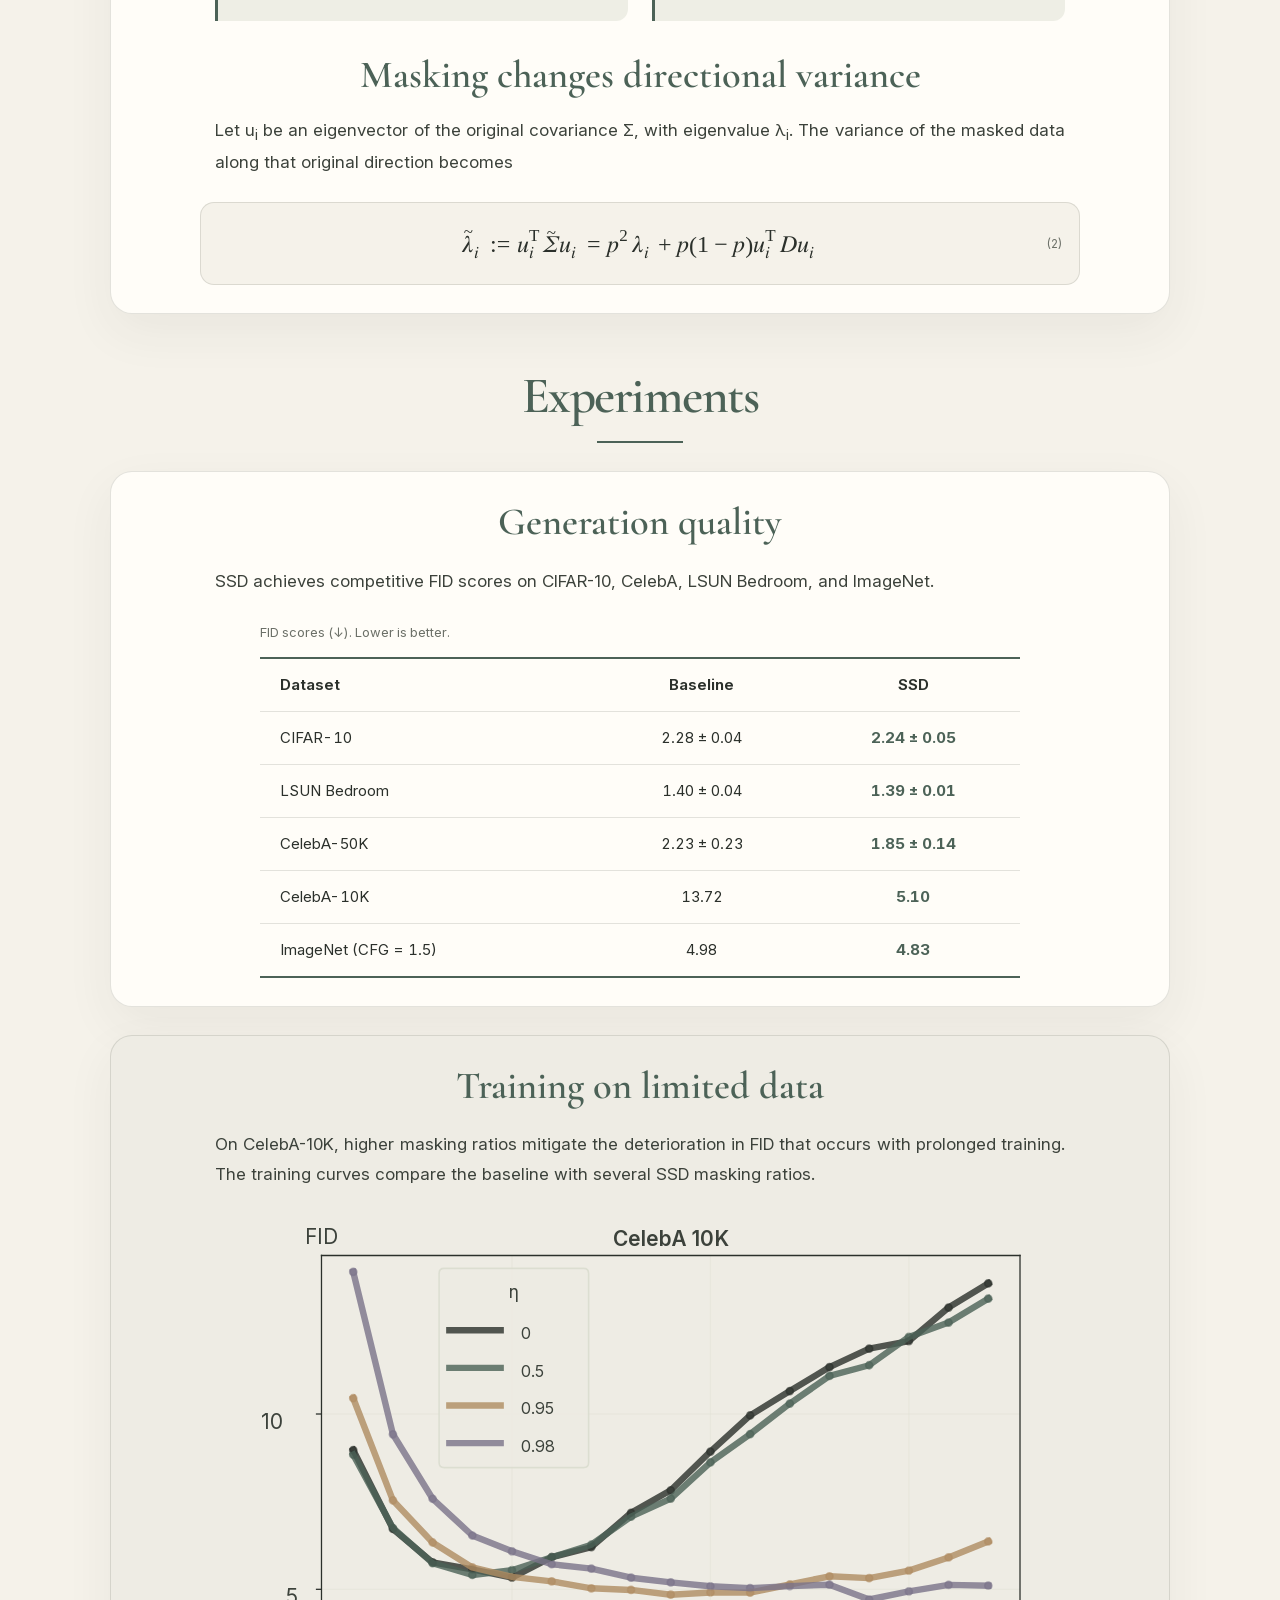
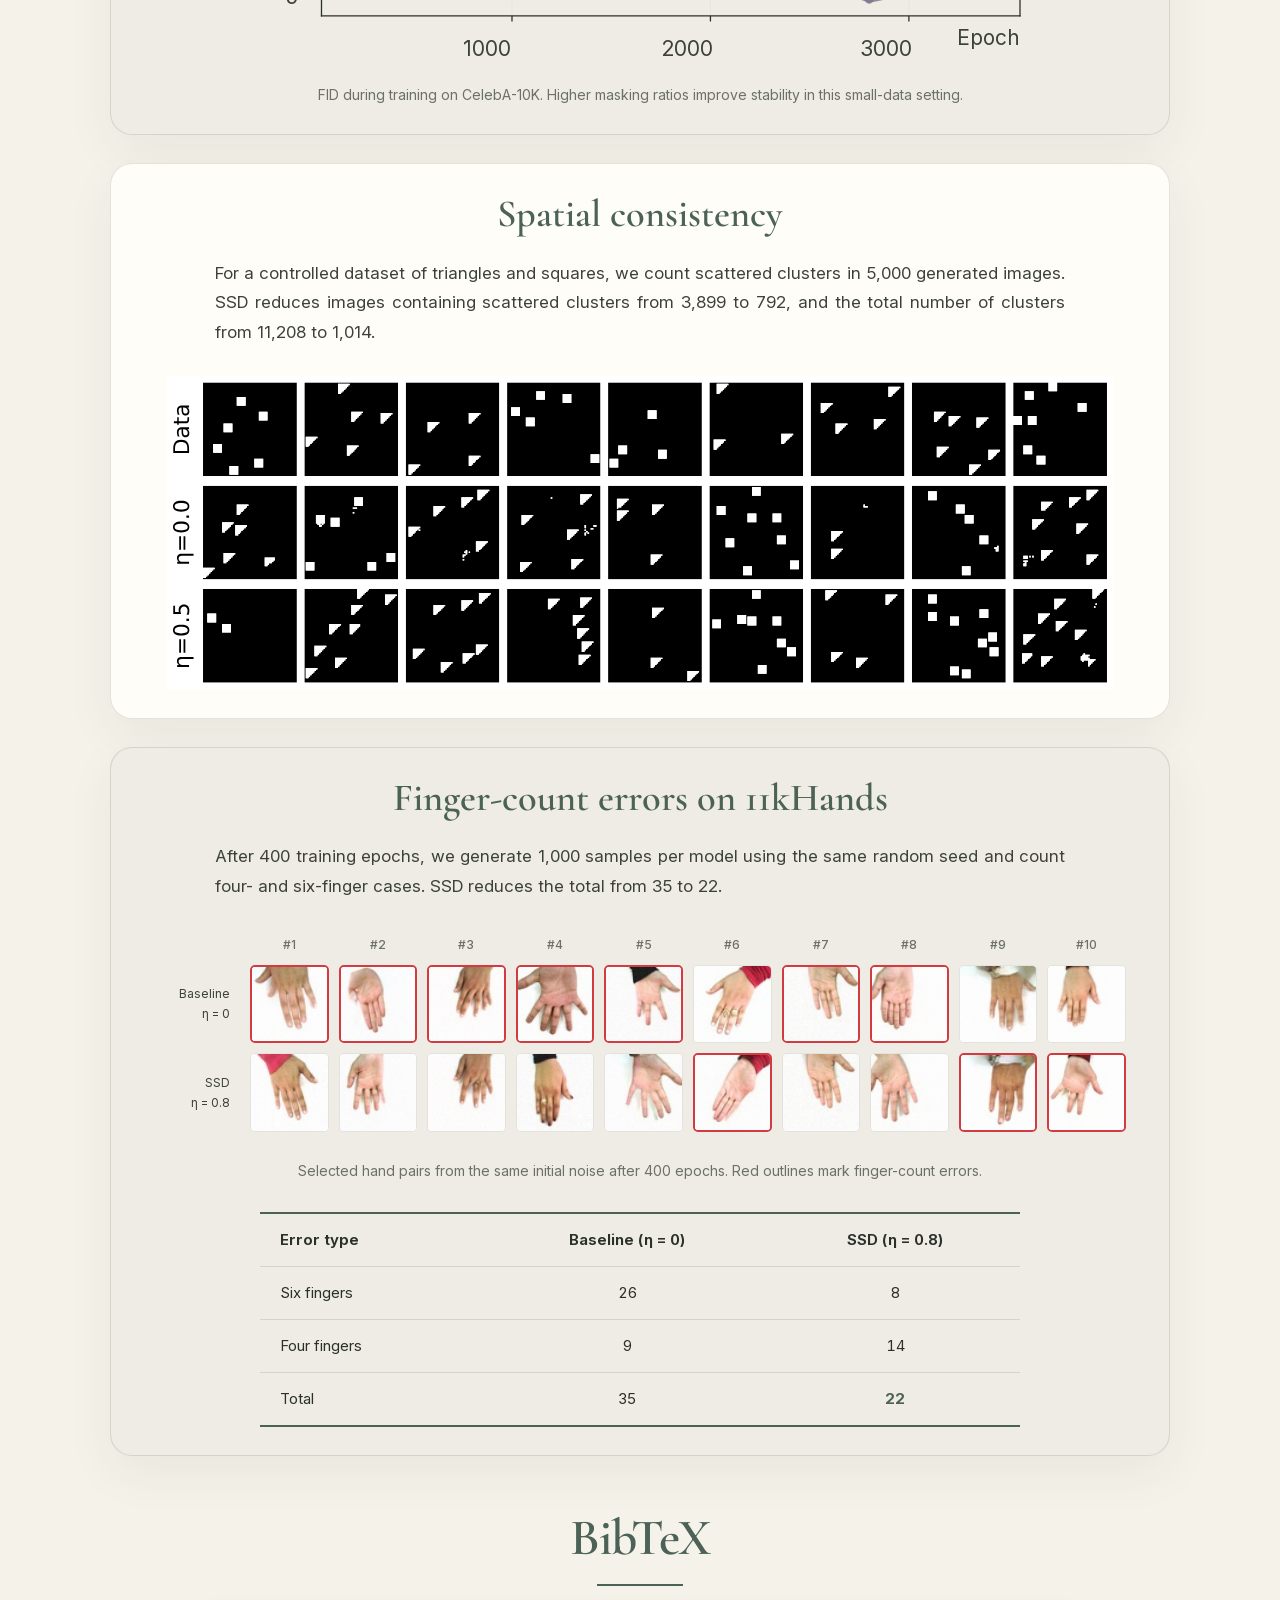
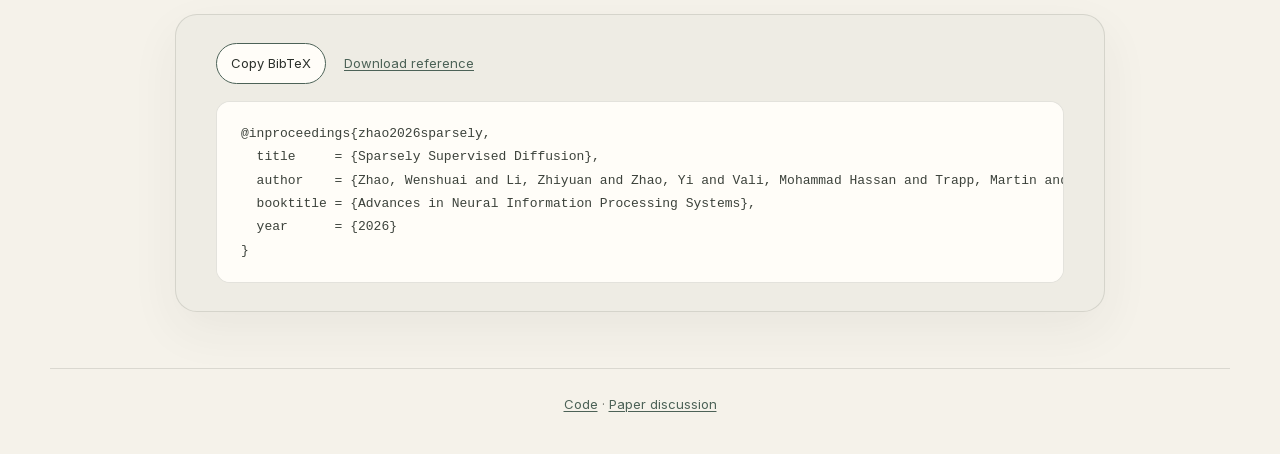
==== commit e6a69551: "Replace opening diagram with vector adaptation of paper Figure 2" ====
--- a/docs/index.html
+++ b/docs/index.html
@@ -47,8 +47,8 @@
     </header>
     <section class="teaser container" aria-labelledby="teaser-title">
       <figure>
-        <img src="assets/method-overview.svg" alt="Method overview comparing full regression supervision in standard flow matching with masked target supervision in SSD" width="1100" height="620">
-        <figcaption id="teaser-title"><strong>SSD applies sparse supervision to diffusion-model training.</strong></figcaption>
+        <img src="assets/method-overview-figure2.svg" alt="Figure 2: flow matching uses full-pixel target supervision, while SSD uses sparse masked target differences with the same full noise input and U-Net" width="1100" height="570">
+        <figcaption id="teaser-title"><strong>Overview of SSD compared with standard flow matching (Figure 2).</strong></figcaption>
       </figure>
     </section>
     <section id="abstract" class="section abstract-section">
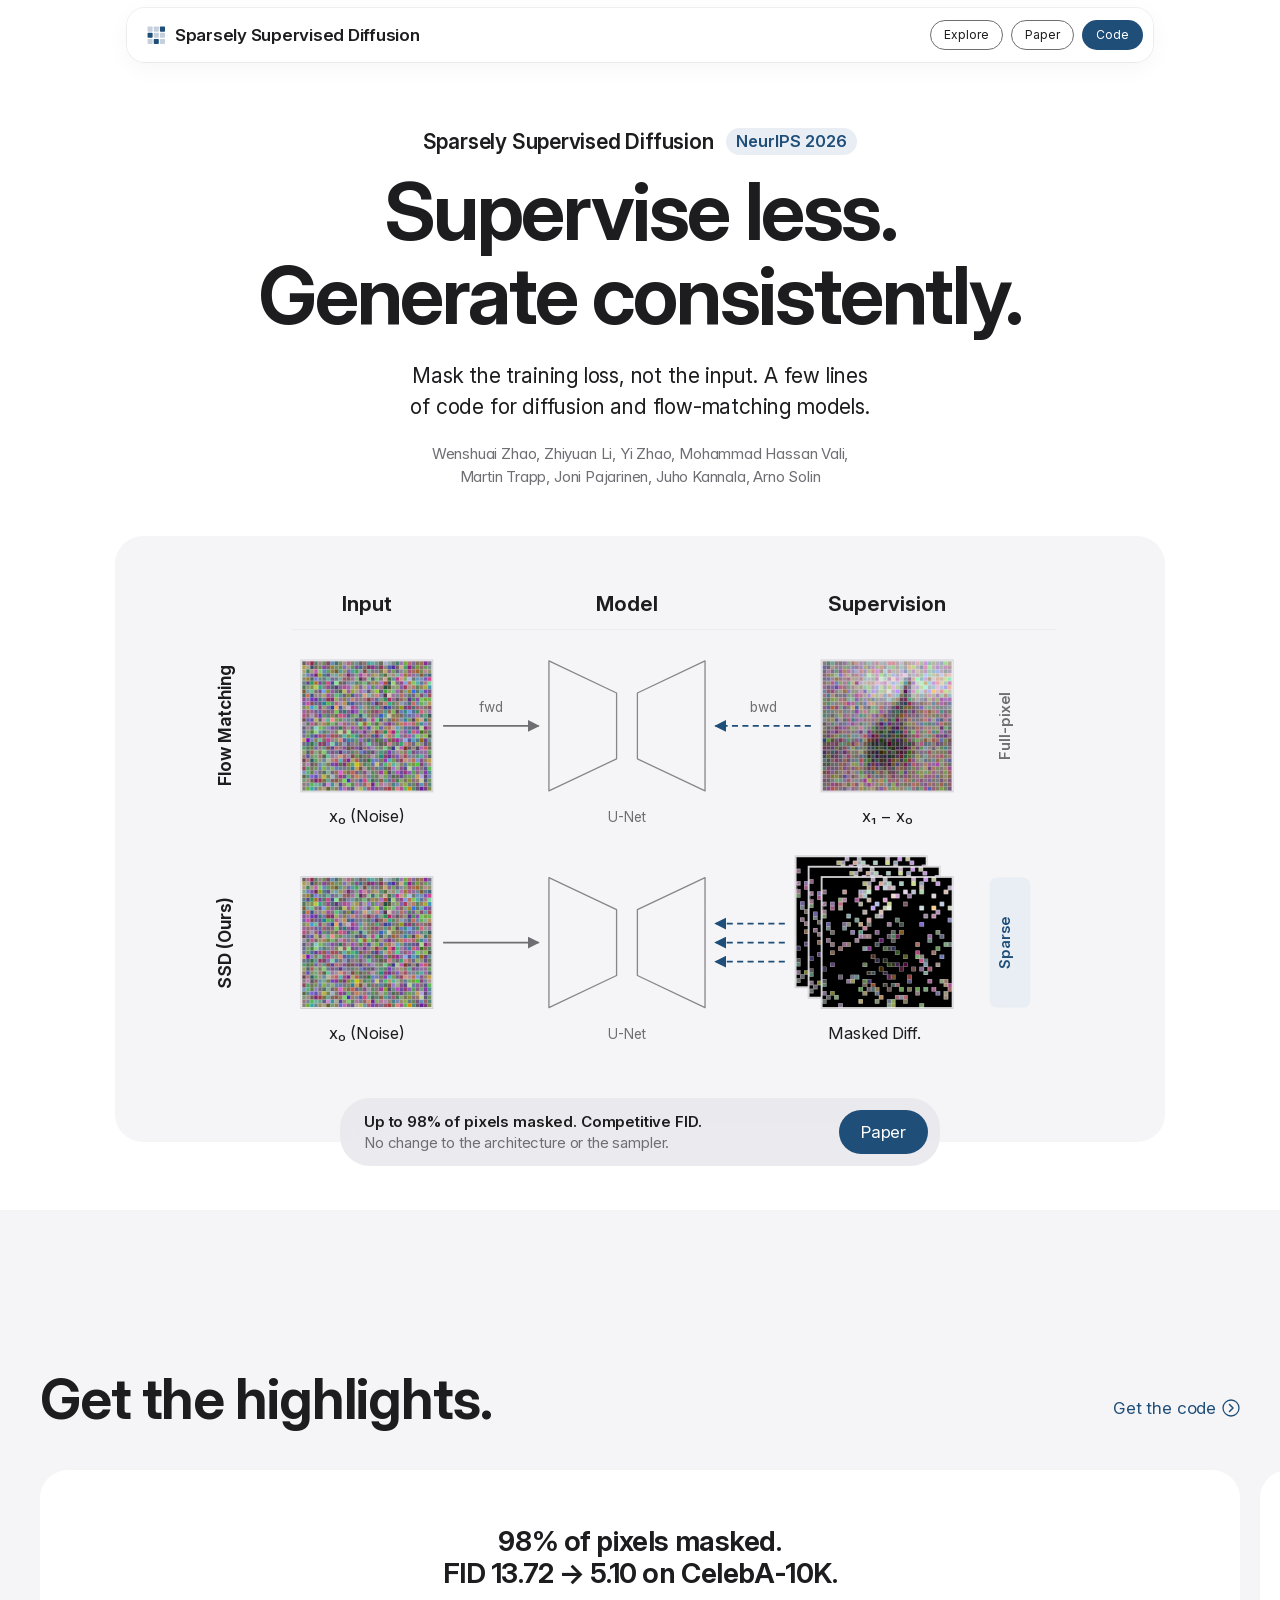
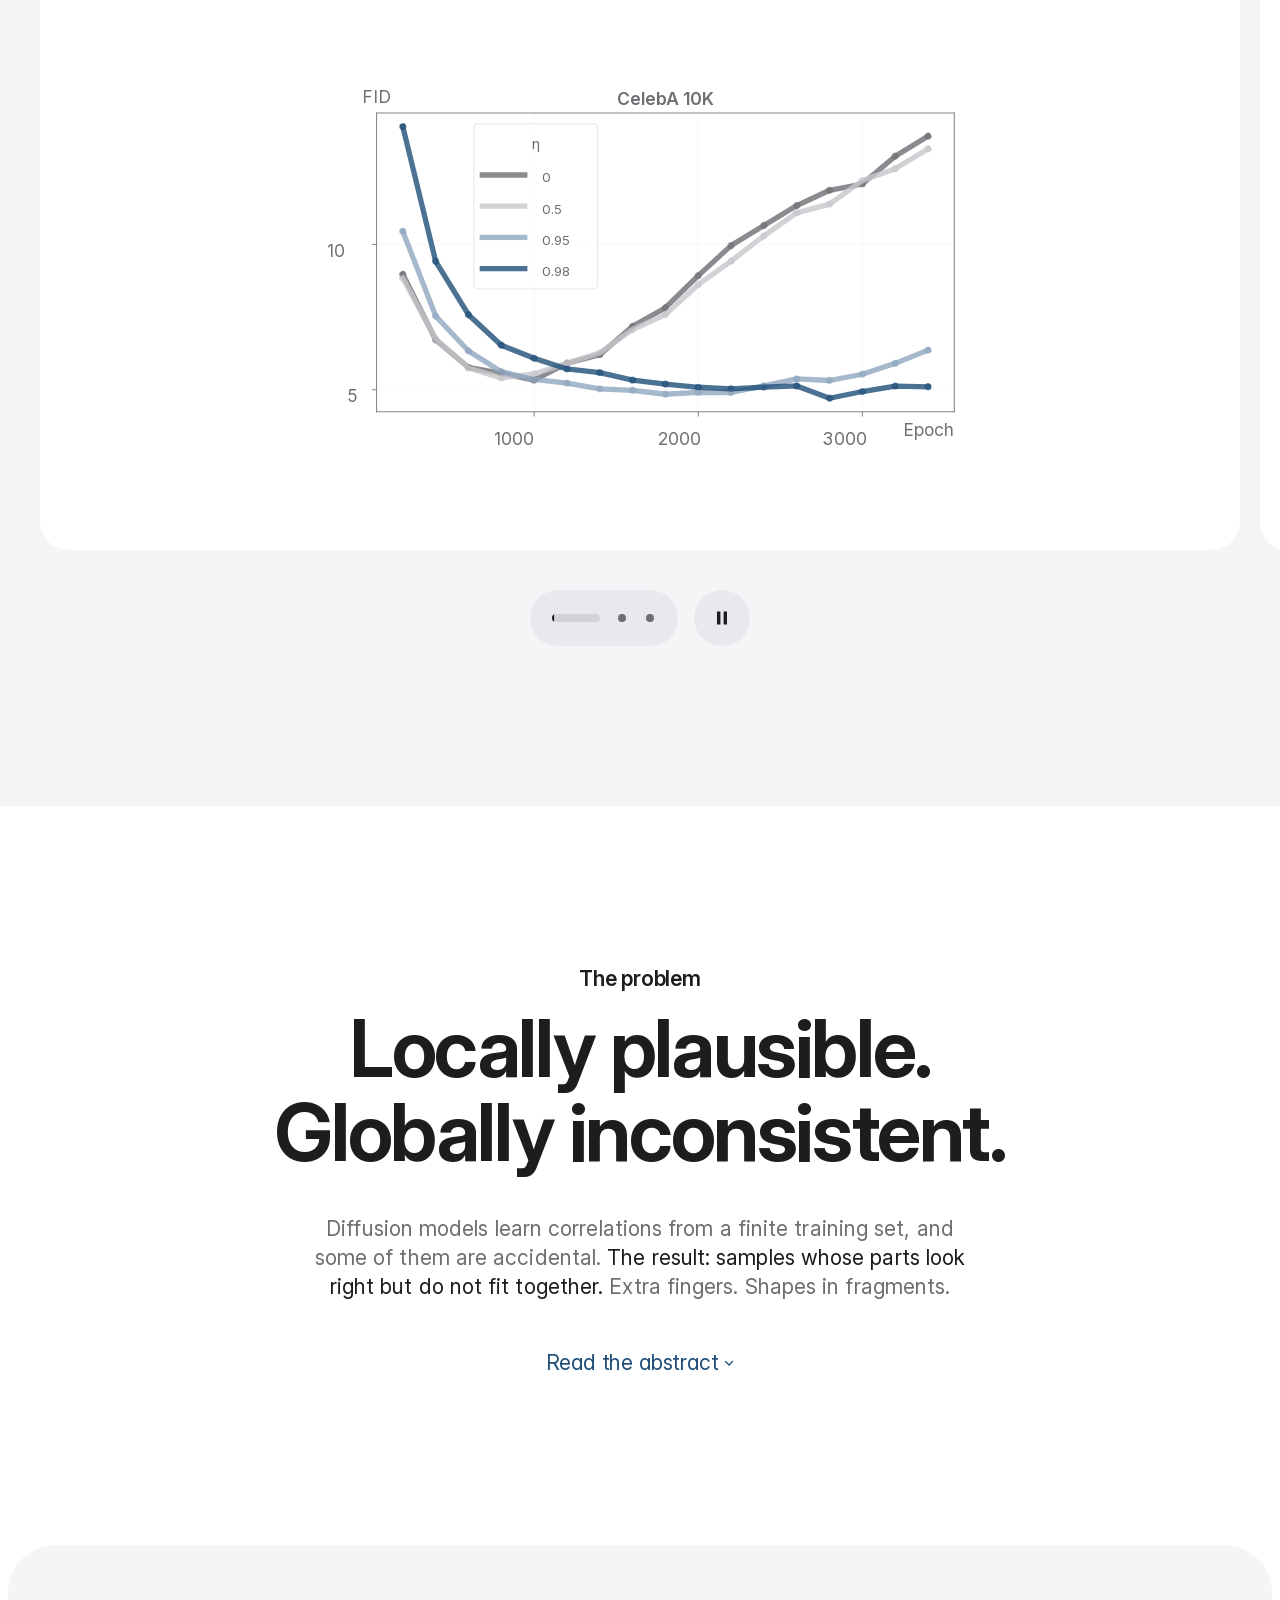
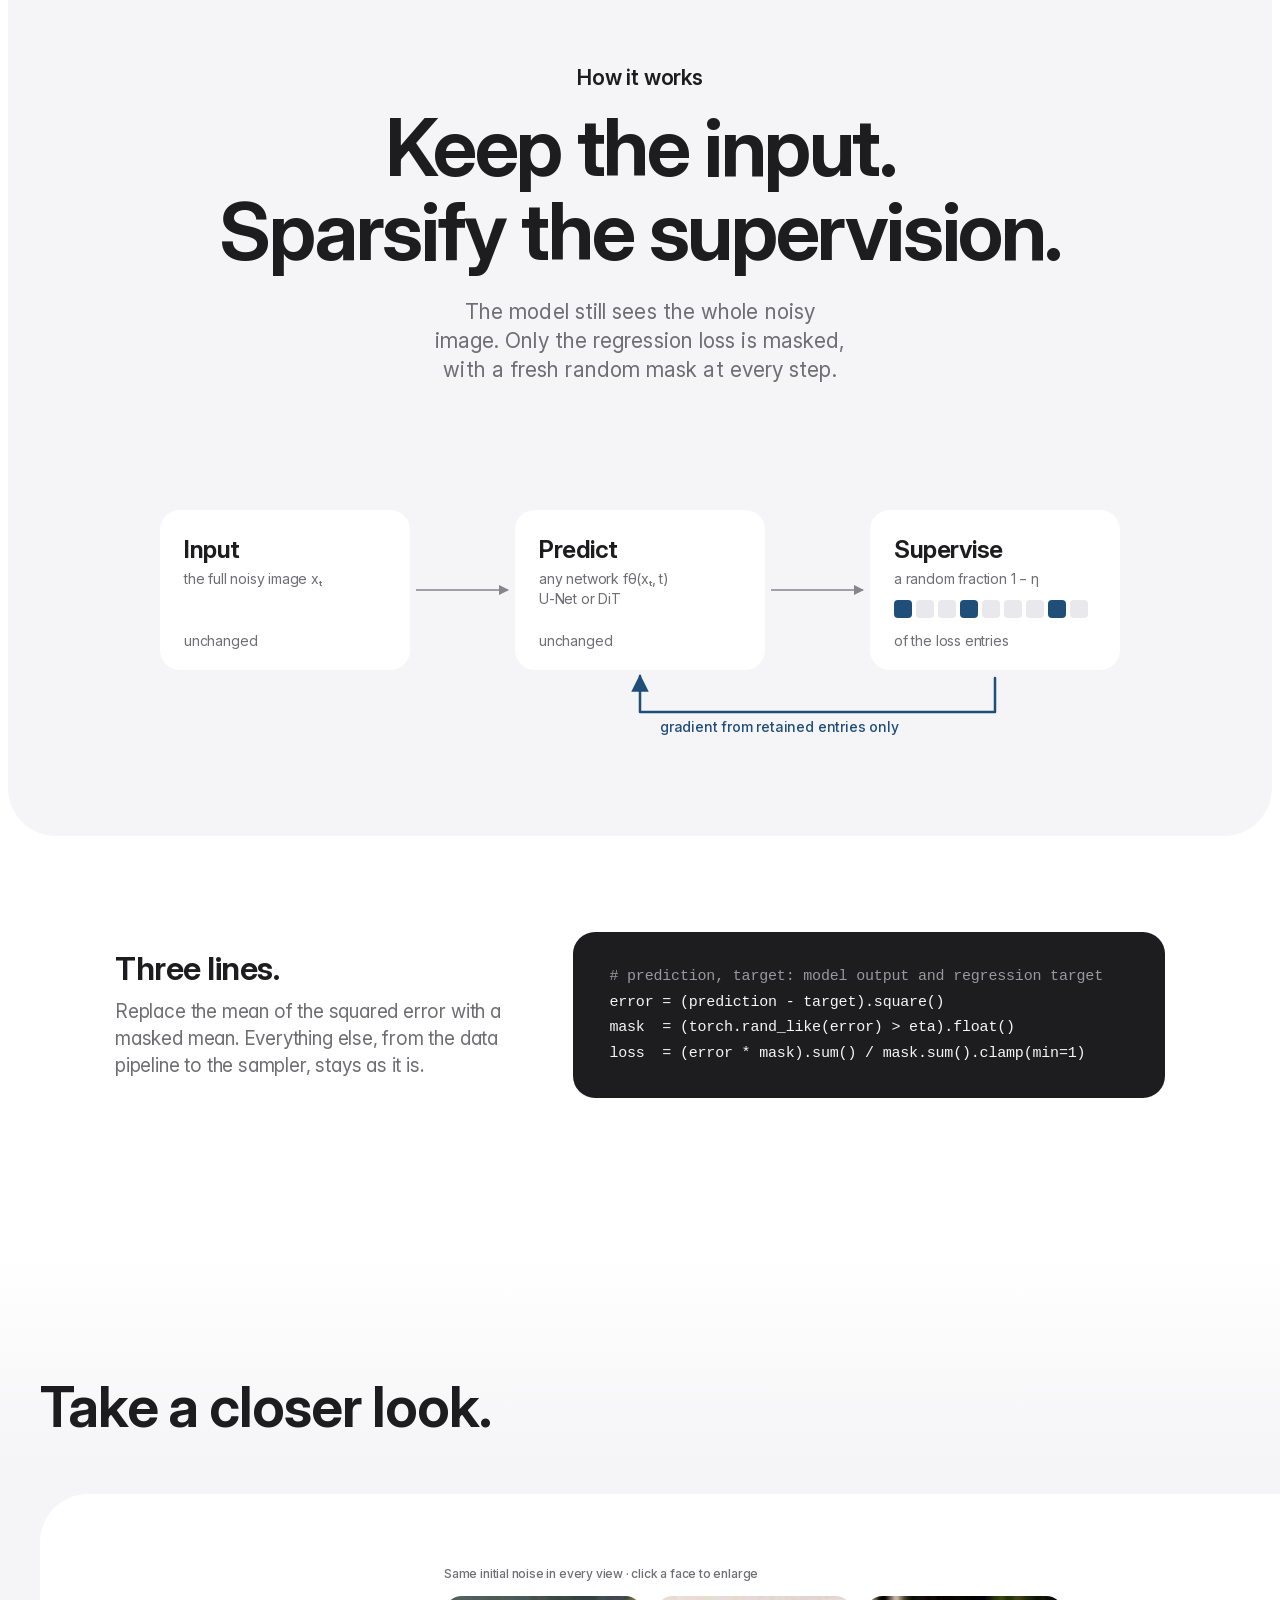
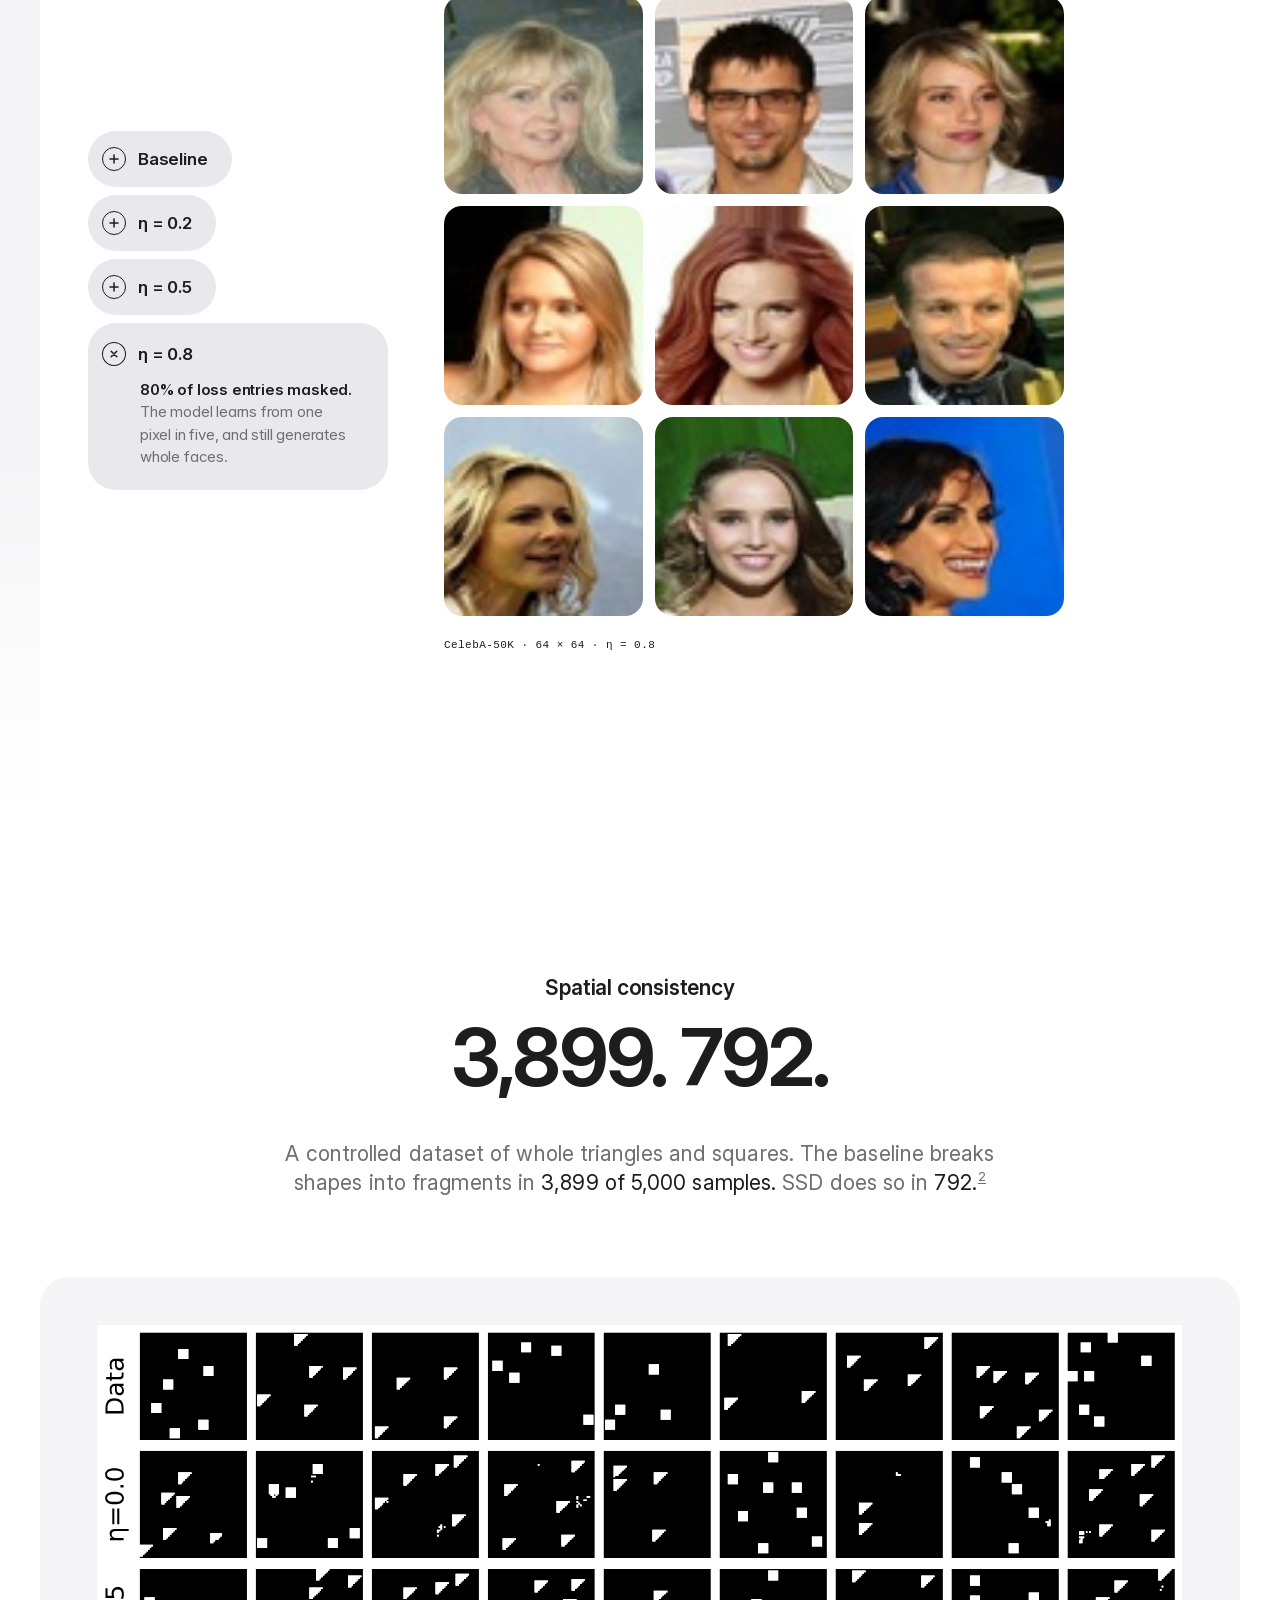
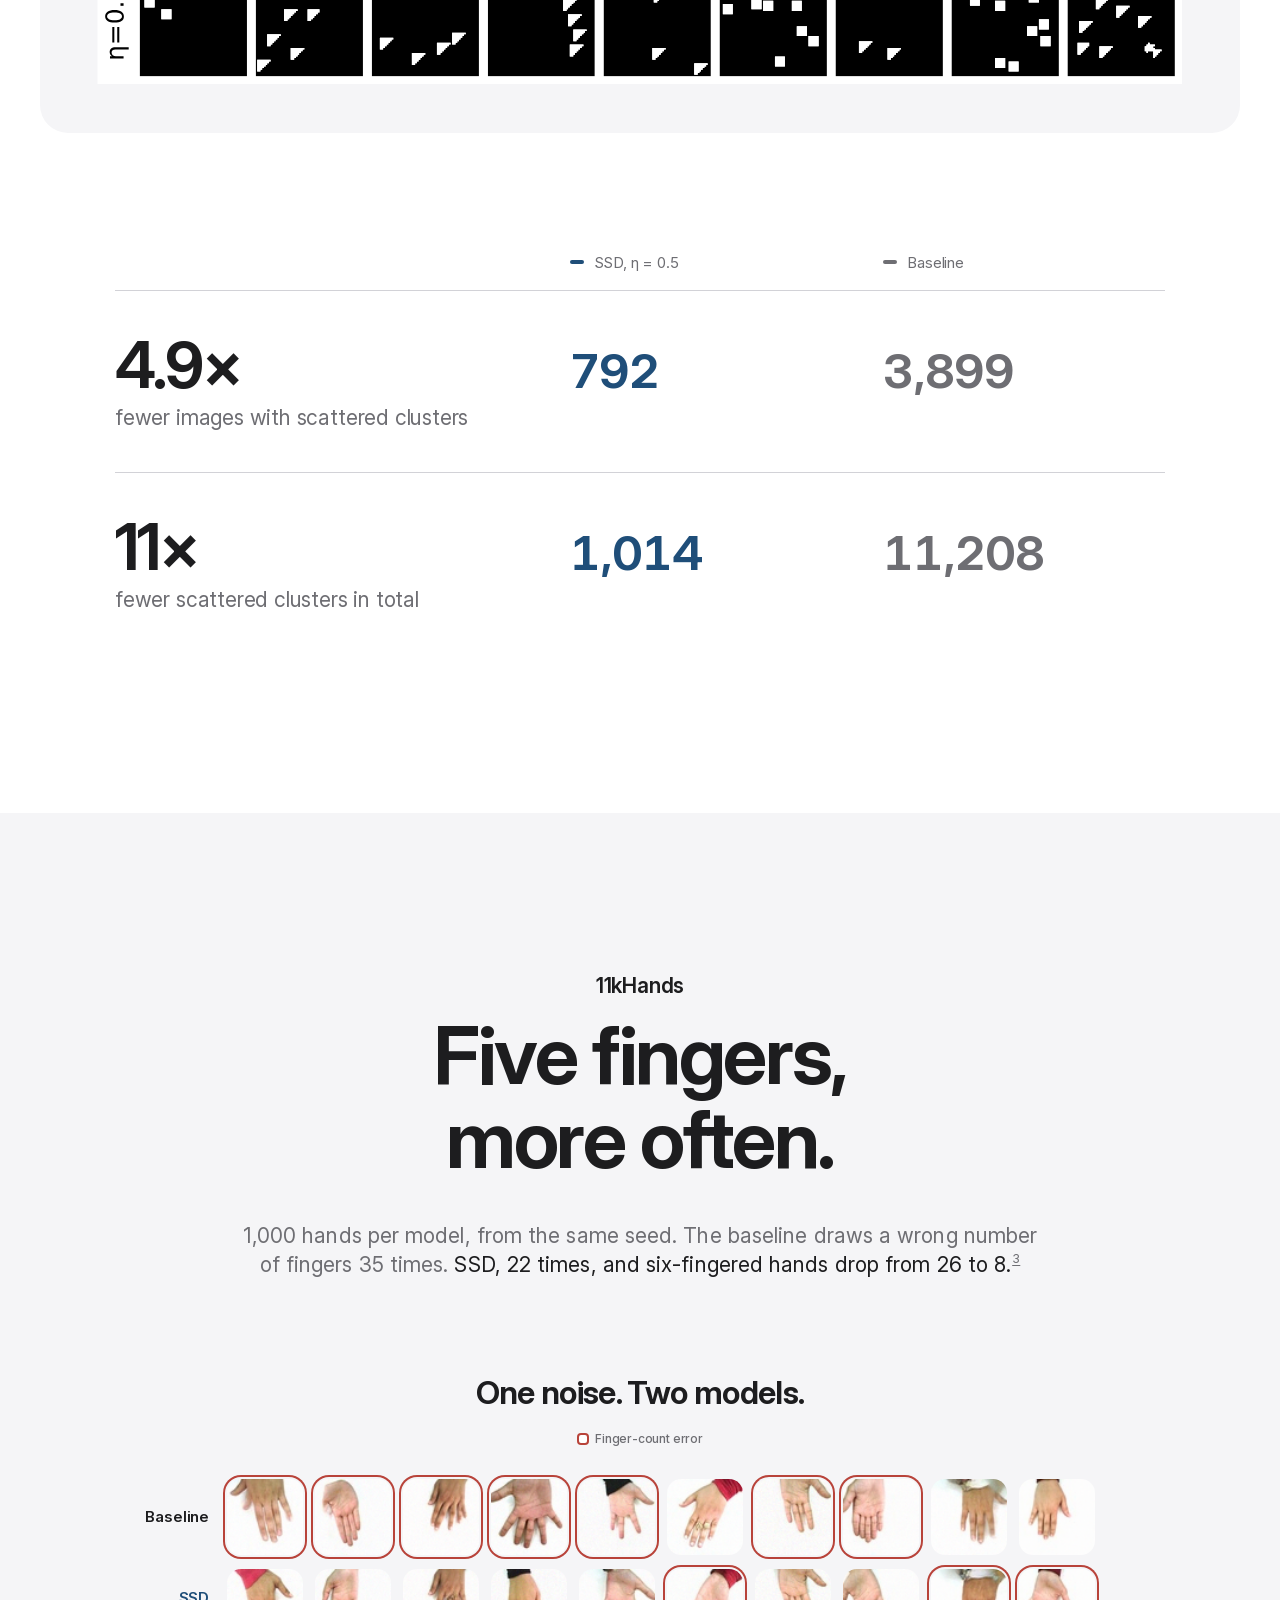
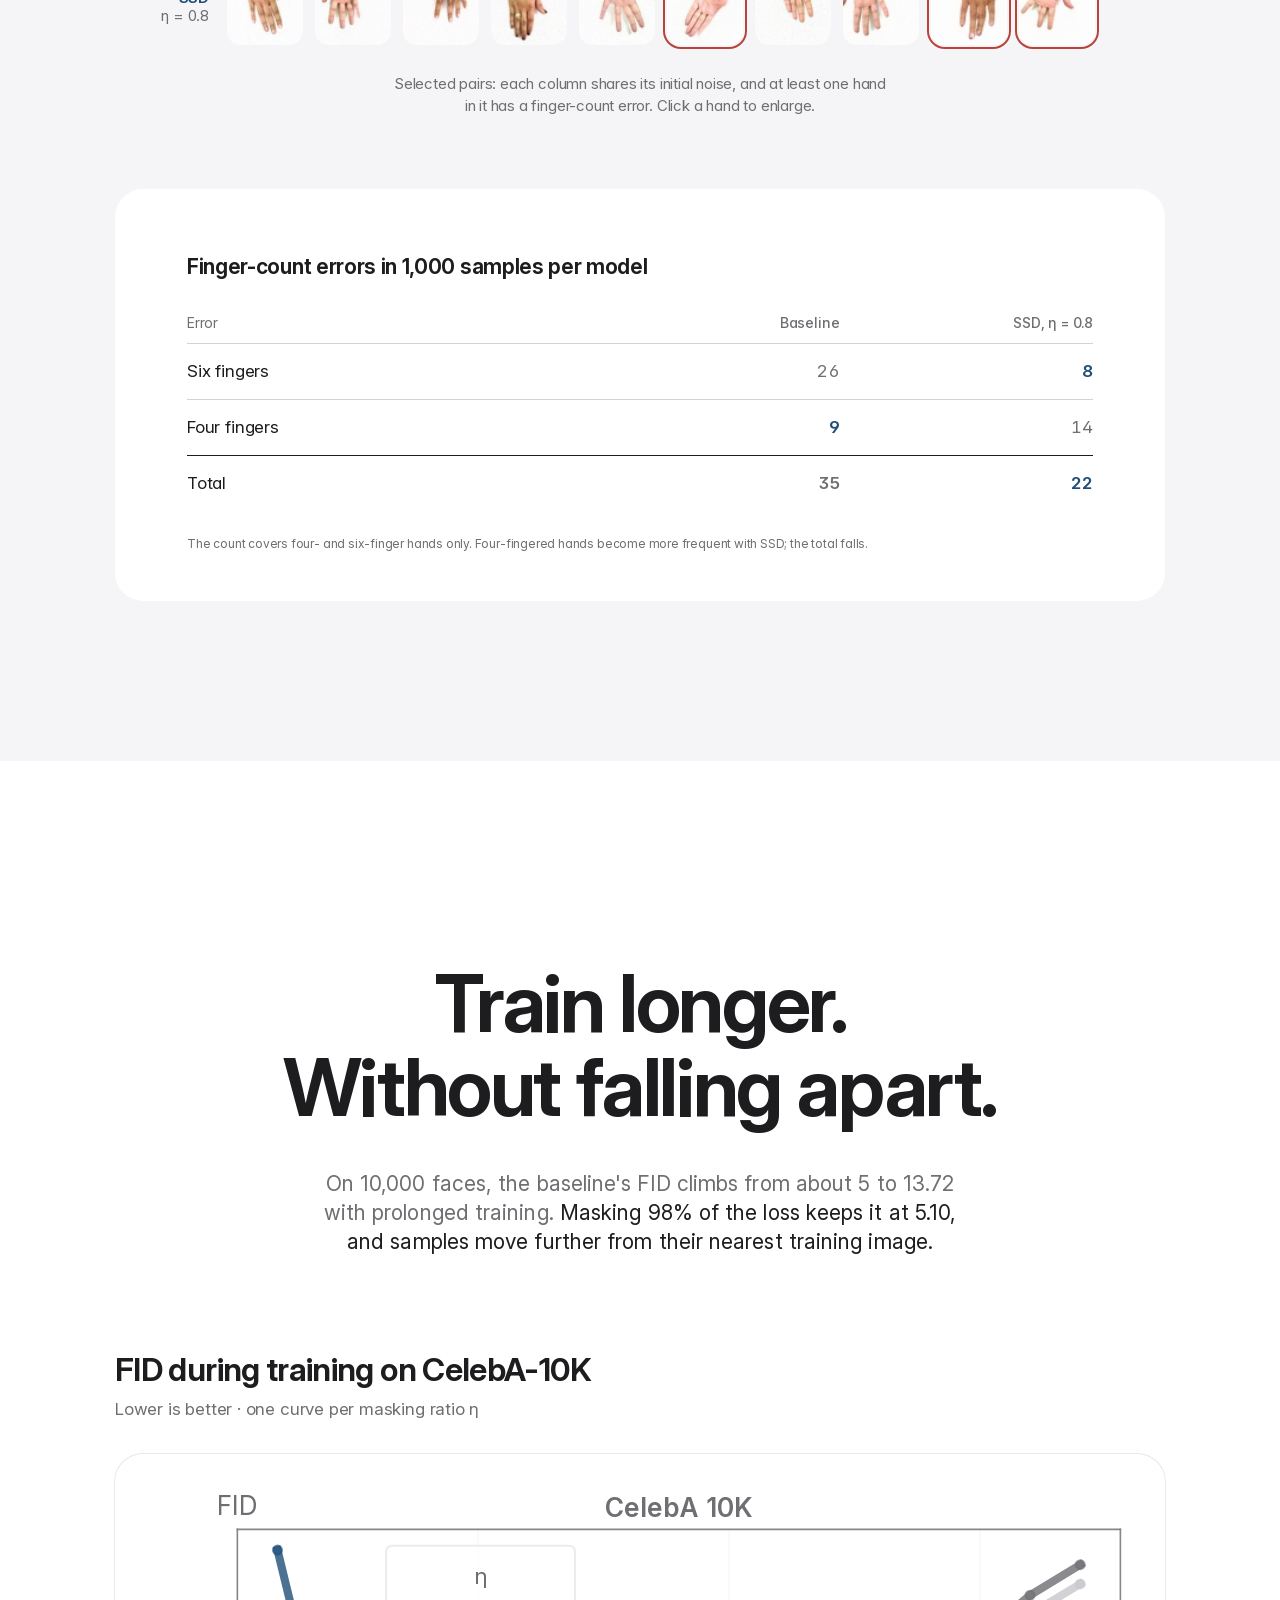
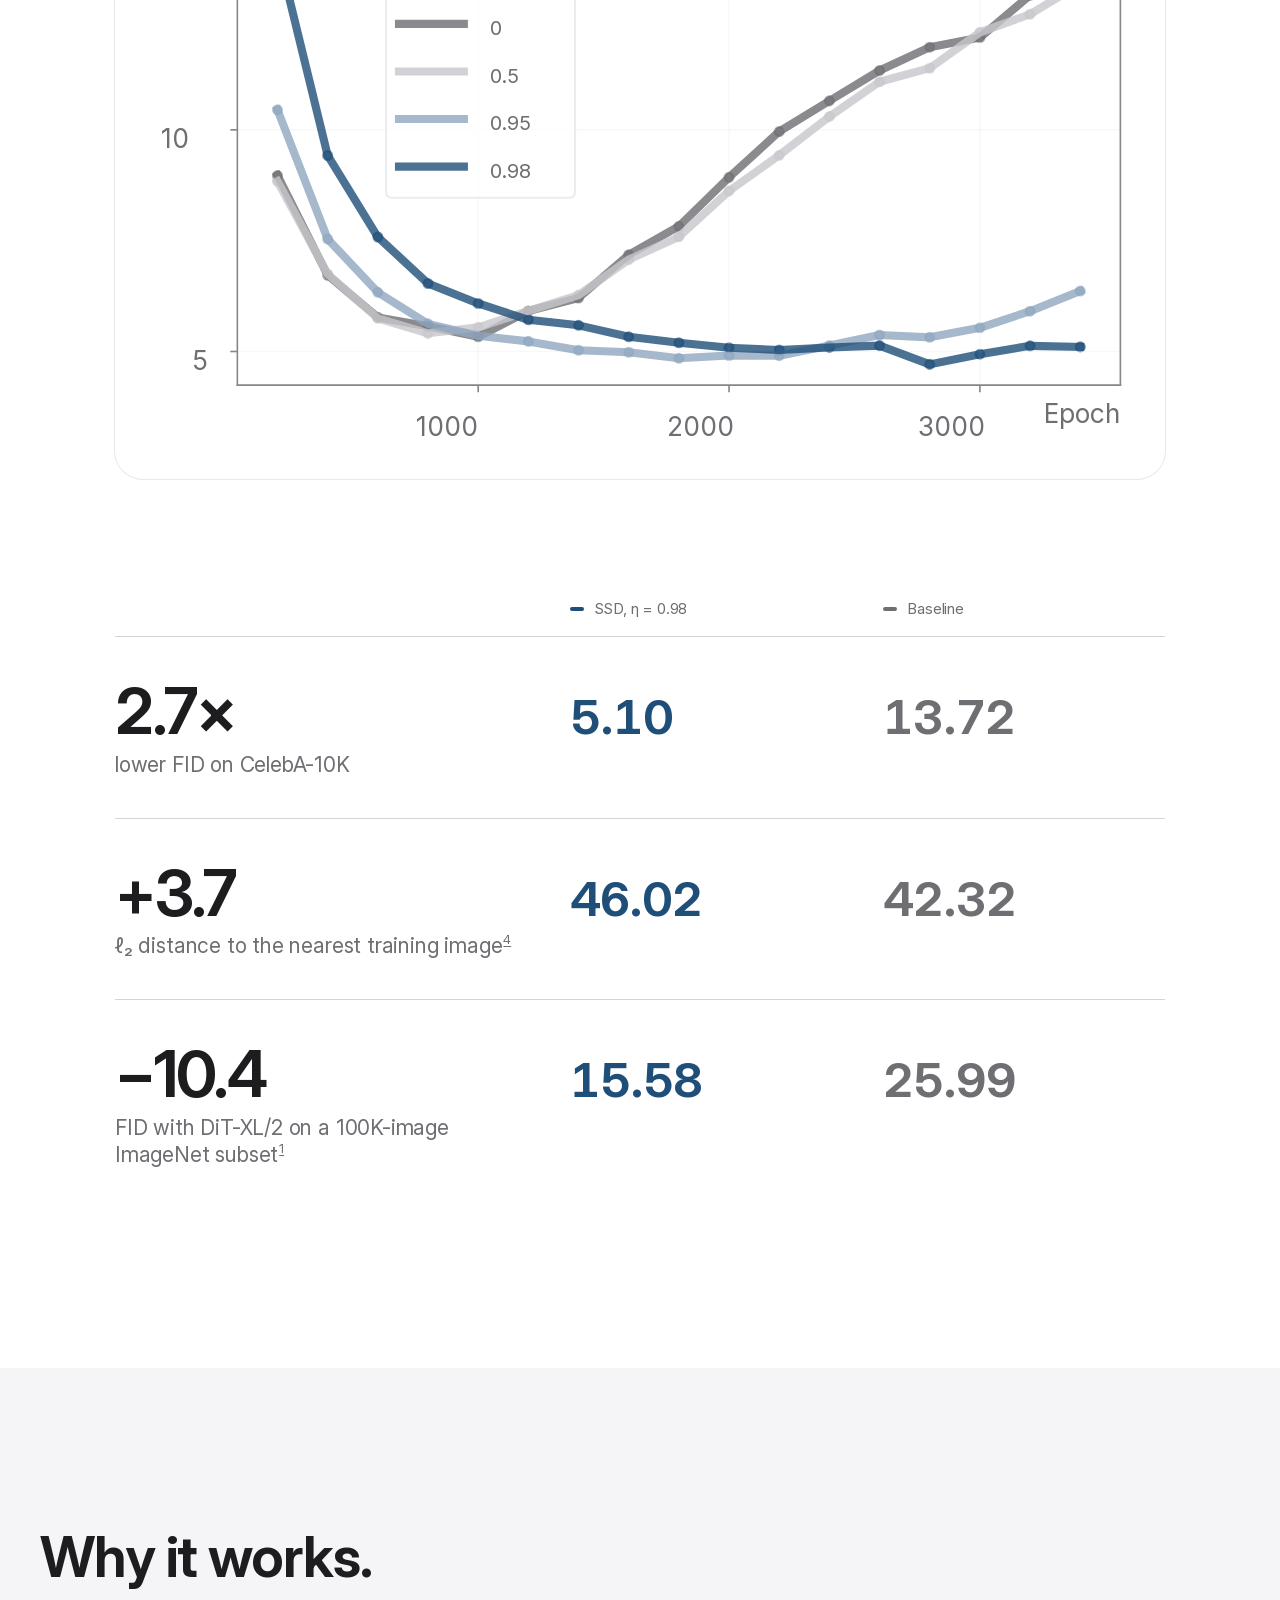
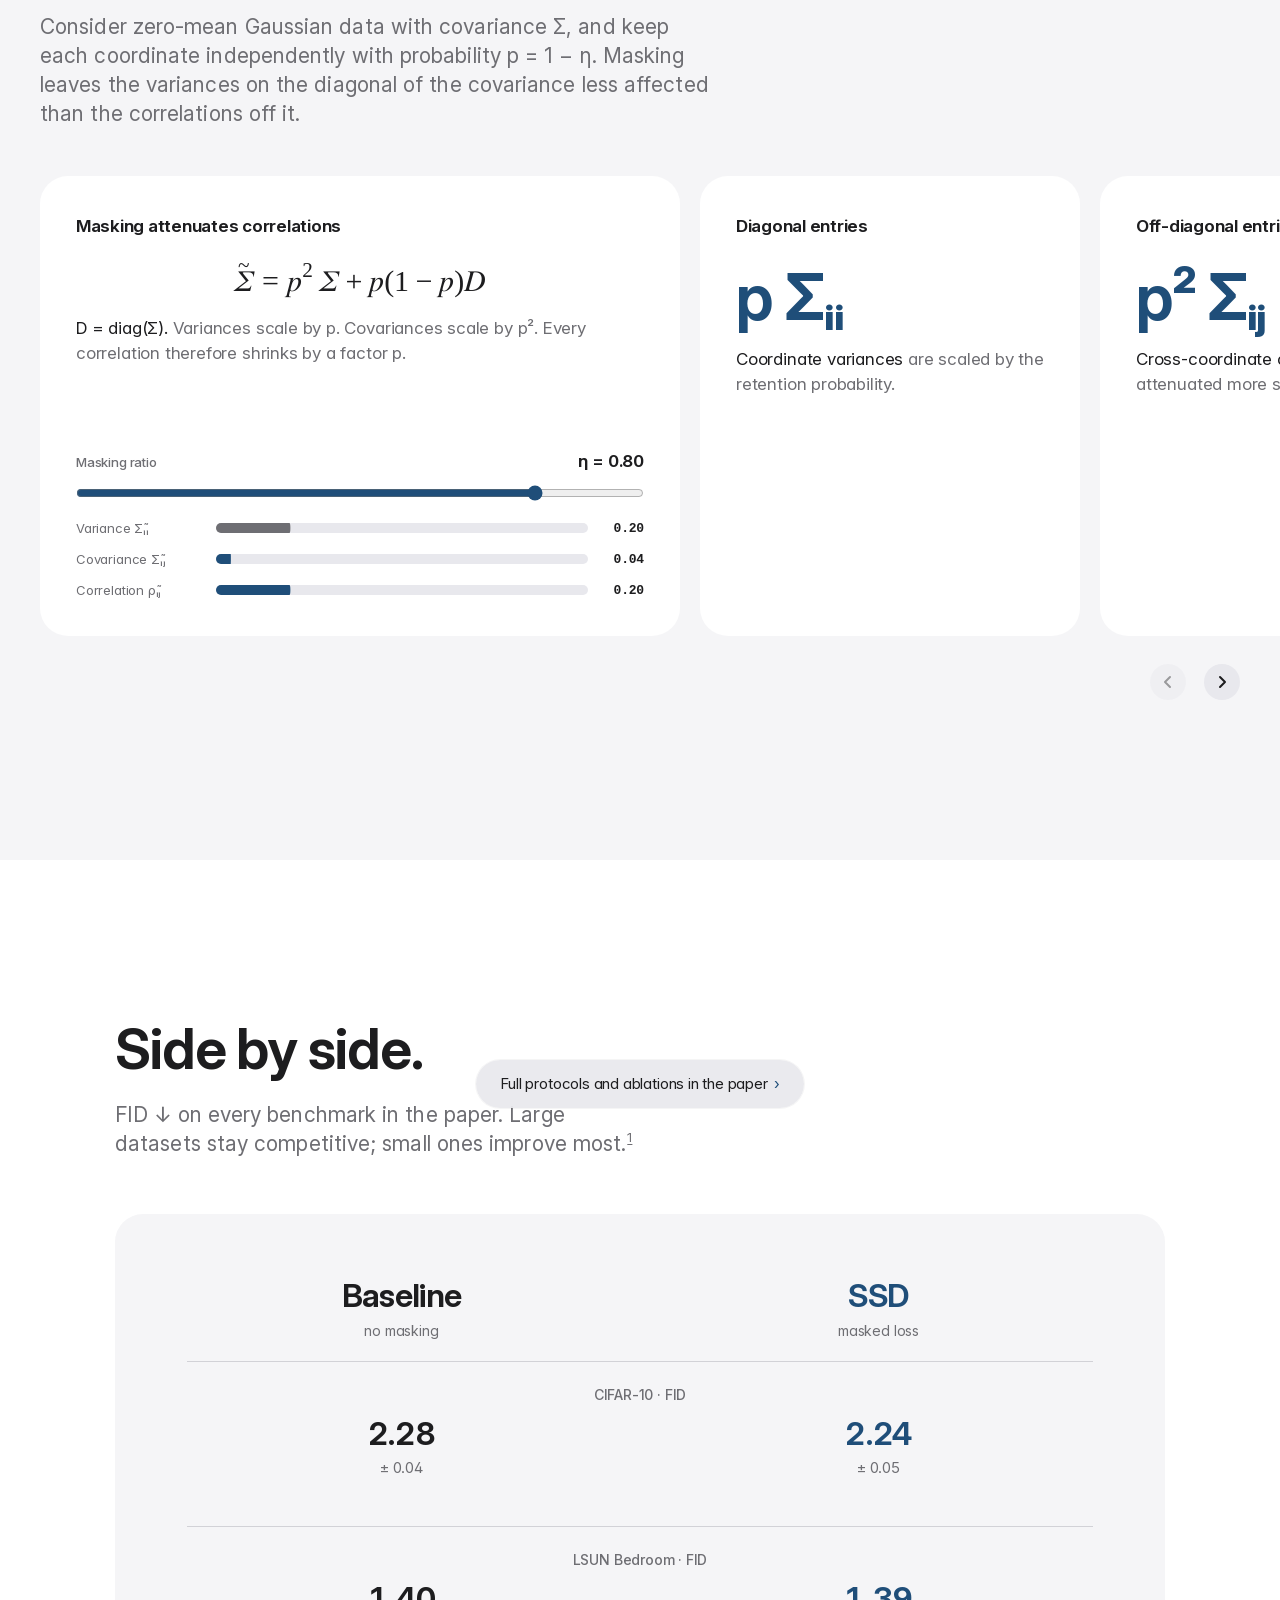
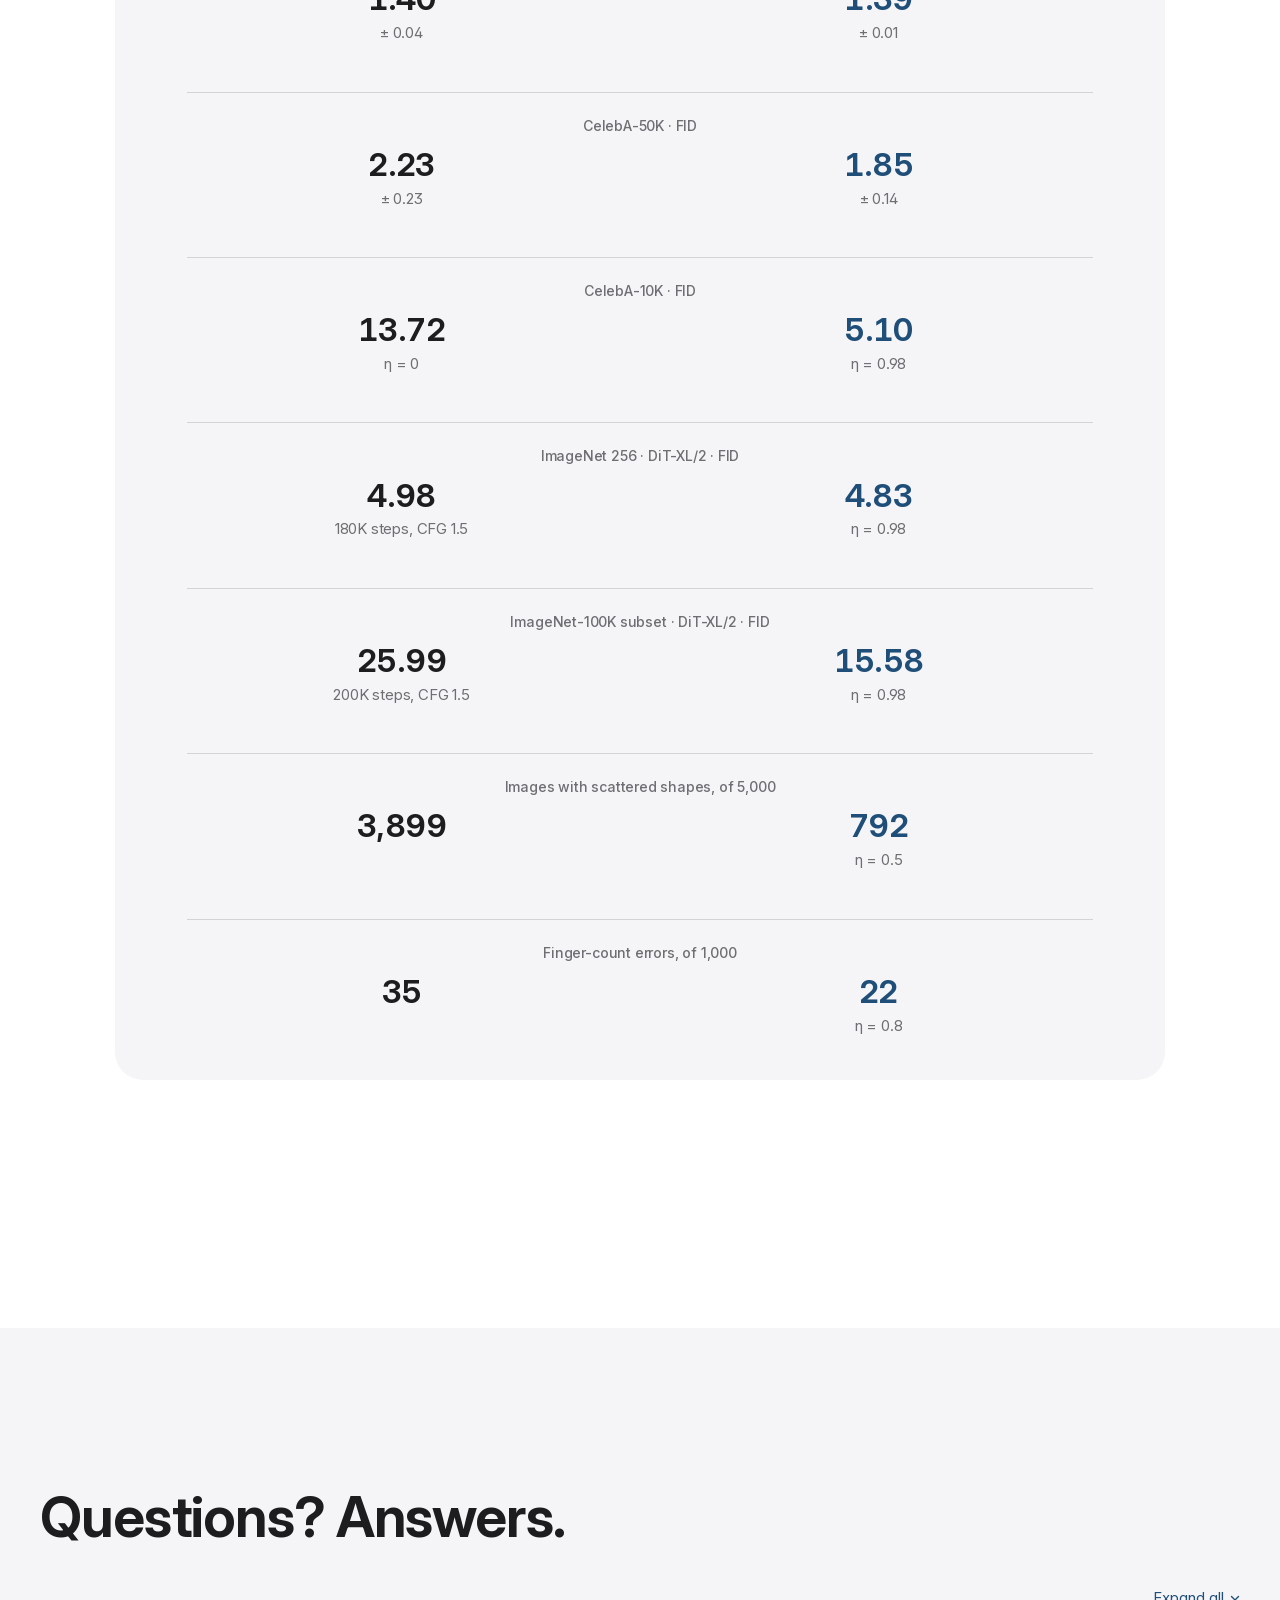
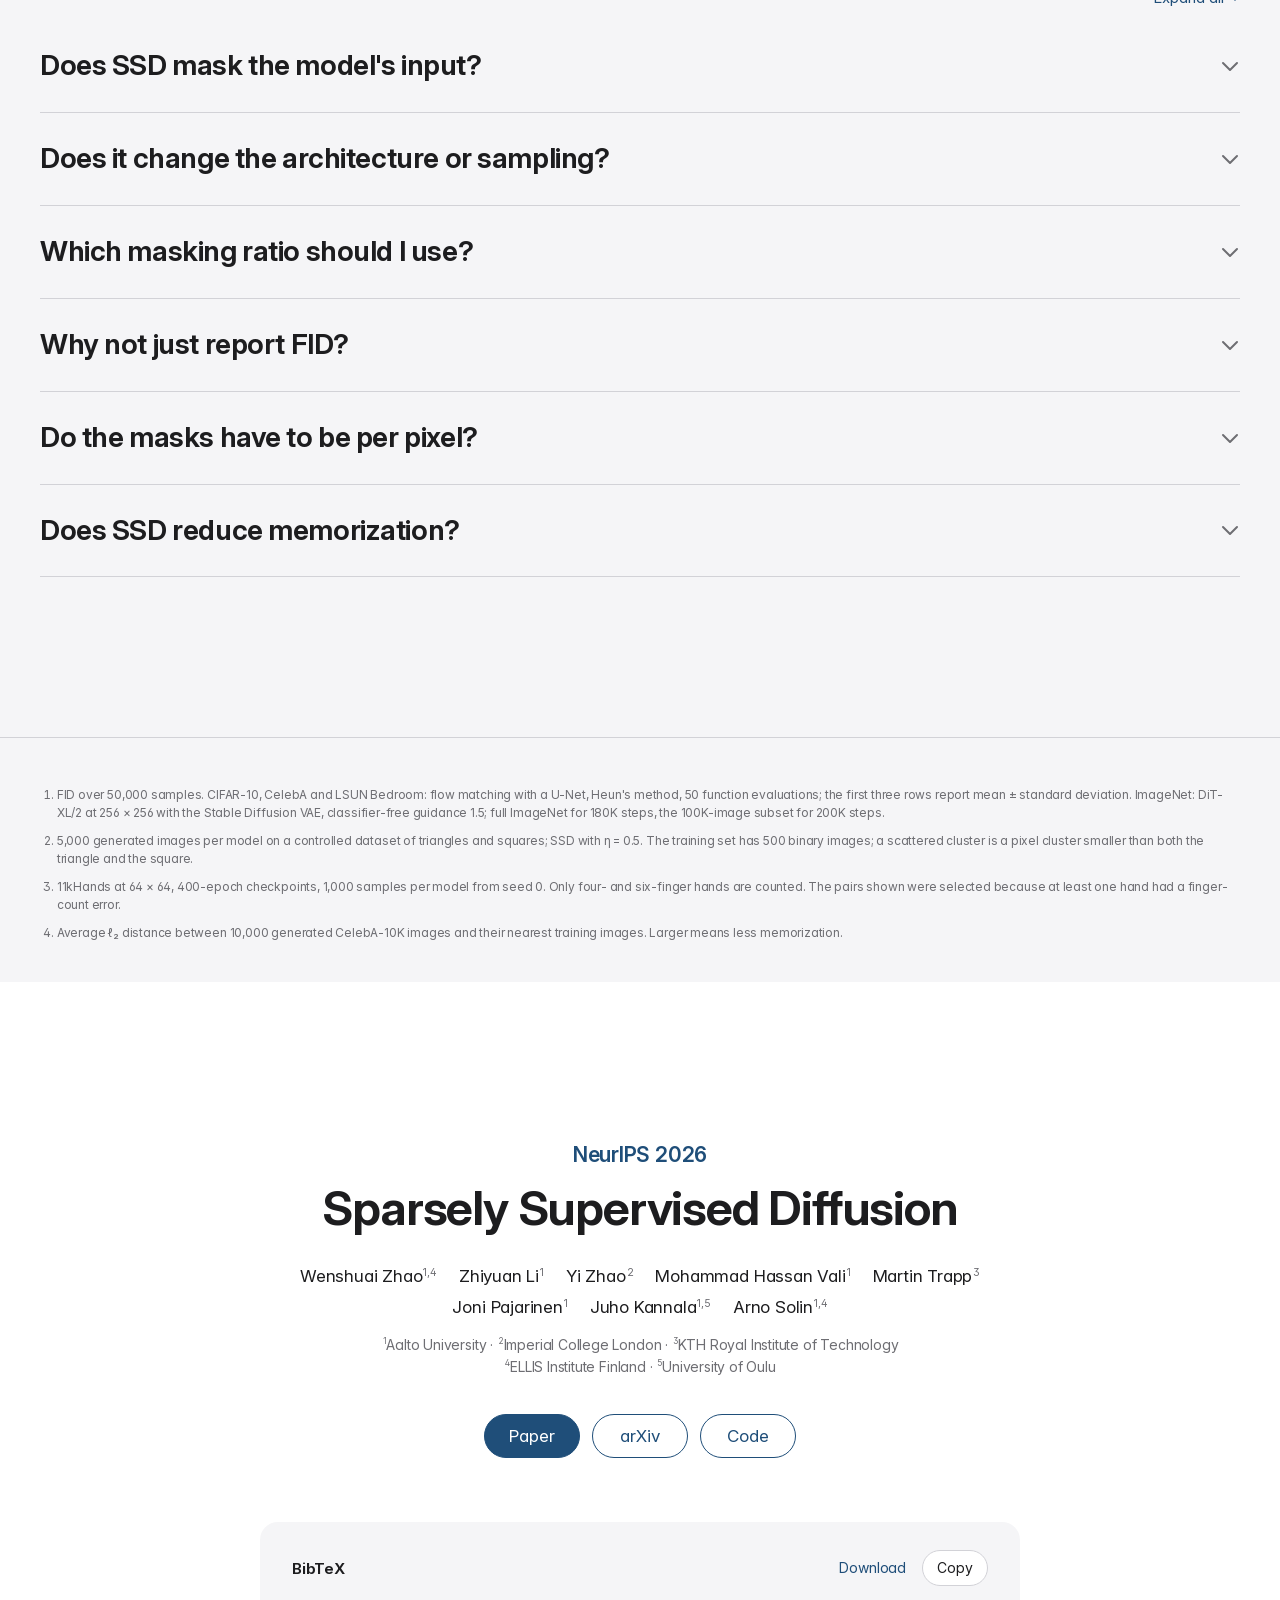
==== commit 445dd8fc: "Redesign project page after SuperMimic layout with navy accent - Pill nav, centred hero, highlights " ====
--- a/docs/index.html
+++ b/docs/index.html
@@ -1,161 +1,463 @@
 <!doctype html>
 <html lang="en">
 <head>
-  <meta charset="utf-8">
-  <meta name="viewport" content="width=device-width, initial-scale=1">
-  <meta name="description" content="Sparsely Supervised Diffusion (SSD), NeurIPS 2026. Official project page with paper, code, method, experimental results, and BibTeX.">
-  <meta name="keywords" content="diffusion models, flow matching, sparse supervision, spatial consistency, NeurIPS 2026">
-  <meta name="theme-color" content="#f5f2ea">
-  <meta property="og:title" content="Sparsely Supervised Diffusion — NeurIPS 2026">
-  <meta property="og:description" content="A simple masking framework for diffusion and flow-matching models. Paper, code, and experimental results.">
-  <meta property="og:type" content="website">
-  <title>Sparsely Supervised Diffusion | NeurIPS 2026</title>
-  <link rel="icon" href="assets/favicon.svg" type="image/svg+xml">
-  <link rel="preload" href="assets/fonts/InterVariable.woff2" as="font" type="font/woff2" crossorigin>
-  <link rel="preload" href="assets/fonts/CormorantGaramond-Variable.woff2" as="font" type="font/woff2" crossorigin>
-  <link rel="stylesheet" href="styles.css?v=paper-1">
-  <script src="script.js?v=paper-1" defer></script>
+<meta charset="utf-8">
+<meta name="viewport" content="width=device-width, initial-scale=1, viewport-fit=cover">
+<title>Sparsely Supervised Diffusion | NeurIPS 2026</title>
+<meta name="description" content="Sparsely Supervised Diffusion (SSD), NeurIPS 2026. Mask the training loss, not the input: a few lines of code that reduce spatially inconsistent generation and stabilize training on small datasets.">
+<meta name="keywords" content="diffusion models, flow matching, sparse supervision, spatial consistency, NeurIPS 2026">
+<meta name="theme-color" content="#ffffff">
+<link rel="canonical" href="https://aaltoml.github.io/ssd/">
+<meta property="og:type" content="website">
+<meta property="og:site_name" content="Sparsely Supervised Diffusion">
+<meta property="og:title" content="Sparsely Supervised Diffusion — NeurIPS 2026">
+<meta property="og:description" content="Mask the training loss, not the input. Fewer spatially inconsistent samples and stable training on small datasets, with up to 98% of pixels masked.">
+<meta property="og:url" content="https://aaltoml.github.io/ssd/">
+<meta property="og:image" content="https://aaltoml.github.io/ssd/docs/assets/og-image.png">
+<meta property="og:image:width" content="1200">
+<meta property="og:image:height" content="630">
+<meta property="og:image:alt" content="Sparsely Supervised Diffusion, NeurIPS 2026: a sparse grid of supervised entries.">
+<meta name="twitter:card" content="summary_large_image">
+<link rel="icon" href="assets/favicon.svg" type="image/svg+xml">
+<link rel="apple-touch-icon" href="assets/apple-touch-icon.png">
+<link rel="preload" href="assets/fonts/InterVariable.woff2" as="font" type="font/woff2" crossorigin>
+<link rel="stylesheet" href="styles.css?v=story-1">
+<script>document.documentElement.classList.add("js")</script>
+<script src="script.js?v=story-1" defer onerror="document.documentElement.classList.remove('js')"></script>
 </head>
 <body>
-  <a class="skip-link" href="#main">Skip to content</a>
-  <nav class="research-nav" aria-label="Research navigation">
-    <a href="https://wenshuaizhao.github.io/" aria-label="Wenshuai Zhao's research homepage"><svg viewBox="0 0 24 24" aria-hidden="true"><path d="m3 11 9-8 9 8M5 10v11h5v-7h4v7h5V10"/></svg><span>More Research</span></a>
-  <div class="section-nav"><a href="#abstract">Abstract</a><a href="#motivation">Motivation</a><a href="#theory">Theory</a><a href="#experiments">Experiments</a><a href="#bibtex">BibTeX</a></div></nav>
-  <main id="main">
-    <header class="publication-header container">
-      <h1>Sparsely Supervised Diffusion</h1>
-      <div class="publication-authors">
-        <span><a href="https://wenshuaizhao.github.io/">Wenshuai Zhao</a><sup>1,4</sup>,</span>
-        <span><a href="https://lizhyun.github.io/">Zhiyuan Li</a><sup>1</sup>,</span>
-        <span><a href="https://zhaoyi11.github.io/">Yi Zhao</a><sup>2</sup>,</span>
-        <span><a href="https://scholar.google.com/citations?user=Fk3KDc4AAAAJ">Mohammad Hassan Vali</a><sup>1</sup>,</span>
-        <span><a href="https://trappmartin.github.io/">Martin Trapp</a><sup>3</sup>,</span>
-        <span><a href="https://rl.aalto.fi/team/">Joni Pajarinen</a><sup>1</sup>,</span>
-        <span><a href="https://users.aalto.fi/~kannalj1/">Juho Kannala</a><sup>1,5</sup>,</span>
-        <span><a href="https://users.aalto.fi/~asolin/">Arno Solin</a><sup>1,4</sup></span>
-      </div>
-      <div class="publication-affiliations">
-        <p><span><sup>1</sup>Aalto University, Finland</span> &nbsp; <span><sup>2</sup>Imperial College London, UK</span> &nbsp; <span><sup>3</sup>KTH Royal Institute of Technology, Sweden</span></p>
-        <p><span><sup>4</sup>ELLIS Institute Finland</span> &nbsp; <span><sup>5</sup>University of Oulu, Finland</span></p>
-      </div>
-      <p class="publication-venue">NeurIPS 2026</p>
-      <div class="publication-links">
-        <a class="resource-button" href="https://openreview.net/pdf?id=4HalTYbzQG"><svg viewBox="0 0 24 24" aria-hidden="true"><path d="M6 2h8l4 4v16H6zM14 2v5h4M9 12h6M9 16h6"/></svg>Paper</a>
-        <a class="resource-button" href="https://arxiv.org/abs/2602.02699"><span class="arxiv-icon" aria-hidden="true">X</span>arXiv</a>
-        <a class="resource-button" href="https://github.com/AaltoML/ssd"><svg viewBox="0 0 24 24" aria-hidden="true"><path d="m8 6-6 6 6 6m8-12 6 6-6 6m-3-15-2 18"/></svg>Code</a>
-      </div>
-    </header>
-    <section class="teaser container" aria-labelledby="teaser-title">
-      <figure>
-        <img src="assets/method-overview-figure2.svg" alt="Figure 2: flow matching uses full-pixel target supervision, while SSD uses sparse masked target differences with the same full noise input and U-Net" width="1100" height="570">
-        <figcaption id="teaser-title"><strong>Overview of SSD compared with standard flow matching (Figure 2).</strong></figcaption>
-      </figure>
-    </section>
-    <section id="abstract" class="section abstract-section">
-      <div class="container">
-        <h2>Abstract</h2>
-        <div class="content-card"><p>Diffusion models have shown remarkable success across a wide range of generative tasks. However, they often suffer from spatially inconsistent generation, arguably due to excessive correlations learned by the model. This can produce samples that are locally plausible but globally inconsistent. We propose a principled method to mitigate this issue. Our method, sparsely supervised diffusion (SSD), is a simple yet effective masking framework that can be implemented with only a few lines of code. We analytically show that SSD fundamentally alters diffusion model training by modifying the spectrum of the data covariance and that it suppresses correlations in the data covariance matrix. Experiments show that our method more accurately approximates the underlying population score function, reduces memorization on small datasets, and promotes the use of essential contextual information during generation. Moreover, even when up to 98% of pixels are masked, it achieves competitive FID scores across a range of datasets and avoids the training instability commonly observed on small datasets.</p></div>
-      </div>
-    </section>
-    <section id="motivation" class="section">
-      <div class="container">
-        <h2>Motivation</h2>
-        <div class="motivation-box">
-          <p><strong class="tldr-label">TL;DR:</strong> Diffusion models often produce spatially inconsistent images. We propose sparsely supervised diffusion, a simple, principled method that reduces excessive correlations from limited data without relying on physics or geometry heuristics. It is effective and requires only a few lines of code.</p>
-        </div>
-        <figure class="sample-figure">
-          <div class="gallery-scroll" tabindex="0" role="region" aria-label="All CelebA samples; scroll horizontally on small screens">
-            <div class="celeba-grid"><span></span><span class="sample-header">#1</span><span class="sample-header">#2</span><span class="sample-header">#3</span><span class="sample-header">#4</span><span class="sample-header">#5</span><span class="sample-header">#6</span><span class="sample-header">#7</span><span class="sample-header">#8</span><span class="sample-header">#9</span><span class="sample-row-label">Baseline<br>η = 0</span><button class="sample-preview" data-image="assets/celeba-eta-0-1.png" data-title="CelebA sample 1, baseline at eta 0" type="button" aria-label="Enlarge CelebA sample 1, baseline at eta 0"><img src="assets/celeba-eta-0-1.png" alt="CelebA sample 1, baseline at eta 0" width="64" height="64" loading="lazy"></button><button class="sample-preview" data-image="assets/celeba-eta-0-2.png" data-title="CelebA sample 2, baseline at eta 0" type="button" aria-label="Enlarge CelebA sample 2, baseline at eta 0"><img src="assets/celeba-eta-0-2.png" alt="CelebA sample 2, baseline at eta 0" width="64" height="64" loading="lazy"></button><button class="sample-preview" data-image="assets/celeba-eta-0-3.png" data-title="CelebA sample 3, baseline at eta 0" type="button" aria-label="Enlarge CelebA sample 3, baseline at eta 0"><img src="assets/celeba-eta-0-3.png" alt="CelebA sample 3, baseline at eta 0" width="64" height="64" loading="lazy"></button><button class="sample-preview" data-image="assets/celeba-eta-0-4.png" data-title="CelebA sample 4, baseline at eta 0" type="button" aria-label="Enlarge CelebA sample 4, baseline at eta 0"><img src="assets/celeba-eta-0-4.png" alt="CelebA sample 4, baseline at eta 0" width="64" height="64" loading="lazy"></button><button class="sample-preview" data-image="assets/celeba-eta-0-5.png" data-title="CelebA sample 5, baseline at eta 0" type="button" aria-label="Enlarge CelebA sample 5, baseline at eta 0"><img src="assets/celeba-eta-0-5.png" alt="CelebA sample 5, baseline at eta 0" width="64" height="64" loading="lazy"></button><button class="sample-preview" data-image="assets/celeba-eta-0-6.png" data-title="CelebA sample 6, baseline at eta 0" type="button" aria-label="Enlarge CelebA sample 6, baseline at eta 0"><img src="assets/celeba-eta-0-6.png" alt="CelebA sample 6, baseline at eta 0" width="64" height="64" loading="lazy"></button><button class="sample-preview" data-image="assets/celeba-eta-0-7.png" data-title="CelebA sample 7, baseline at eta 0" type="button" aria-label="Enlarge CelebA sample 7, baseline at eta 0"><img src="assets/celeba-eta-0-7.png" alt="CelebA sample 7, baseline at eta 0" width="64" height="64" loading="lazy"></button><button class="sample-preview" data-image="assets/celeba-eta-0-8.png" data-title="CelebA sample 8, baseline at eta 0" type="button" aria-label="Enlarge CelebA sample 8, baseline at eta 0"><img src="assets/celeba-eta-0-8.png" alt="CelebA sample 8, baseline at eta 0" width="64" height="64" loading="lazy"></button><button class="sample-preview" data-image="assets/celeba-eta-0-9.png" data-title="CelebA sample 9, baseline at eta 0" type="button" aria-label="Enlarge CelebA sample 9, baseline at eta 0"><img src="assets/celeba-eta-0-9.png" alt="CelebA sample 9, baseline at eta 0" width="64" height="64" loading="lazy"></button><span class="sample-row-label">SSD<br>η = 0.2</span><button class="sample-preview" data-image="assets/celeba-eta-2-1.png" data-title="CelebA sample 1, SSD at eta 0.2" type="button" aria-label="Enlarge CelebA sample 1, SSD at eta 0.2"><img src="assets/celeba-eta-2-1.png" alt="CelebA sample 1, SSD at eta 0.2" width="64" height="64" loading="lazy"></button><button class="sample-preview" data-image="assets/celeba-eta-2-2.png" data-title="CelebA sample 2, SSD at eta 0.2" type="button" aria-label="Enlarge CelebA sample 2, SSD at eta 0.2"><img src="assets/celeba-eta-2-2.png" alt="CelebA sample 2, SSD at eta 0.2" width="64" height="64" loading="lazy"></button><button class="sample-preview" data-image="assets/celeba-eta-2-3.png" data-title="CelebA sample 3, SSD at eta 0.2" type="button" aria-label="Enlarge CelebA sample 3, SSD at eta 0.2"><img src="assets/celeba-eta-2-3.png" alt="CelebA sample 3, SSD at eta 0.2" width="64" height="64" loading="lazy"></button><button class="sample-preview" data-image="assets/celeba-eta-2-4.png" data-title="CelebA sample 4, SSD at eta 0.2" type="button" aria-label="Enlarge CelebA sample 4, SSD at eta 0.2"><img src="assets/celeba-eta-2-4.png" alt="CelebA sample 4, SSD at eta 0.2" width="64" height="64" loading="lazy"></button><button class="sample-preview" data-image="assets/celeba-eta-2-5.png" data-title="CelebA sample 5, SSD at eta 0.2" type="button" aria-label="Enlarge CelebA sample 5, SSD at eta 0.2"><img src="assets/celeba-eta-2-5.png" alt="CelebA sample 5, SSD at eta 0.2" width="64" height="64" loading="lazy"></button><button class="sample-preview" data-image="assets/celeba-eta-2-6.png" data-title="CelebA sample 6, SSD at eta 0.2" type="button" aria-label="Enlarge CelebA sample 6, SSD at eta 0.2"><img src="assets/celeba-eta-2-6.png" alt="CelebA sample 6, SSD at eta 0.2" width="64" height="64" loading="lazy"></button><button class="sample-preview" data-image="assets/celeba-eta-2-7.png" data-title="CelebA sample 7, SSD at eta 0.2" type="button" aria-label="Enlarge CelebA sample 7, SSD at eta 0.2"><img src="assets/celeba-eta-2-7.png" alt="CelebA sample 7, SSD at eta 0.2" width="64" height="64" loading="lazy"></button><button class="sample-preview" data-image="assets/celeba-eta-2-8.png" data-title="CelebA sample 8, SSD at eta 0.2" type="button" aria-label="Enlarge CelebA sample 8, SSD at eta 0.2"><img src="assets/celeba-eta-2-8.png" alt="CelebA sample 8, SSD at eta 0.2" width="64" height="64" loading="lazy"></button><button class="sample-preview" data-image="assets/celeba-eta-2-9.png" data-title="CelebA sample 9, SSD at eta 0.2" type="button" aria-label="Enlarge CelebA sample 9, SSD at eta 0.2"><img src="assets/celeba-eta-2-9.png" alt="CelebA sample 9, SSD at eta 0.2" width="64" height="64" loading="lazy"></button><span class="sample-row-label">SSD<br>η = 0.5</span><button class="sample-preview" data-image="assets/celeba-eta-5-1.png" data-title="CelebA sample 1, SSD at eta 0.5" type="button" aria-label="Enlarge CelebA sample 1, SSD at eta 0.5"><img src="assets/celeba-eta-5-1.png" alt="CelebA sample 1, SSD at eta 0.5" width="64" height="64" loading="lazy"></button><button class="sample-preview" data-image="assets/celeba-eta-5-2.png" data-title="CelebA sample 2, SSD at eta 0.5" type="button" aria-label="Enlarge CelebA sample 2, SSD at eta 0.5"><img src="assets/celeba-eta-5-2.png" alt="CelebA sample 2, SSD at eta 0.5" width="64" height="64" loading="lazy"></button><button class="sample-preview" data-image="assets/celeba-eta-5-3.png" data-title="CelebA sample 3, SSD at eta 0.5" type="button" aria-label="Enlarge CelebA sample 3, SSD at eta 0.5"><img src="assets/celeba-eta-5-3.png" alt="CelebA sample 3, SSD at eta 0.5" width="64" height="64" loading="lazy"></button><button class="sample-preview" data-image="assets/celeba-eta-5-4.png" data-title="CelebA sample 4, SSD at eta 0.5" type="button" aria-label="Enlarge CelebA sample 4, SSD at eta 0.5"><img src="assets/celeba-eta-5-4.png" alt="CelebA sample 4, SSD at eta 0.5" width="64" height="64" loading="lazy"></button><button class="sample-preview" data-image="assets/celeba-eta-5-5.png" data-title="CelebA sample 5, SSD at eta 0.5" type="button" aria-label="Enlarge CelebA sample 5, SSD at eta 0.5"><img src="assets/celeba-eta-5-5.png" alt="CelebA sample 5, SSD at eta 0.5" width="64" height="64" loading="lazy"></button><button class="sample-preview" data-image="assets/celeba-eta-5-6.png" data-title="CelebA sample 6, SSD at eta 0.5" type="button" aria-label="Enlarge CelebA sample 6, SSD at eta 0.5"><img src="assets/celeba-eta-5-6.png" alt="CelebA sample 6, SSD at eta 0.5" width="64" height="64" loading="lazy"></button><button class="sample-preview" data-image="assets/celeba-eta-5-7.png" data-title="CelebA sample 7, SSD at eta 0.5" type="button" aria-label="Enlarge CelebA sample 7, SSD at eta 0.5"><img src="assets/celeba-eta-5-7.png" alt="CelebA sample 7, SSD at eta 0.5" width="64" height="64" loading="lazy"></button><button class="sample-preview" data-image="assets/celeba-eta-5-8.png" data-title="CelebA sample 8, SSD at eta 0.5" type="button" aria-label="Enlarge CelebA sample 8, SSD at eta 0.5"><img src="assets/celeba-eta-5-8.png" alt="CelebA sample 8, SSD at eta 0.5" width="64" height="64" loading="lazy"></button><button class="sample-preview" data-image="assets/celeba-eta-5-9.png" data-title="CelebA sample 9, SSD at eta 0.5" type="button" aria-label="Enlarge CelebA sample 9, SSD at eta 0.5"><img src="assets/celeba-eta-5-9.png" alt="CelebA sample 9, SSD at eta 0.5" width="64" height="64" loading="lazy"></button><span class="sample-row-label">SSD<br>η = 0.8</span><button class="sample-preview" data-image="assets/celeba-eta-8-1.png" data-title="CelebA sample 1, SSD at eta 0.8" type="button" aria-label="Enlarge CelebA sample 1, SSD at eta 0.8"><img src="assets/celeba-eta-8-1.png" alt="CelebA sample 1, SSD at eta 0.8" width="64" height="64" loading="lazy"></button><button class="sample-preview" data-image="assets/celeba-eta-8-2.png" data-title="CelebA sample 2, SSD at eta 0.8" type="button" aria-label="Enlarge CelebA sample 2, SSD at eta 0.8"><img src="assets/celeba-eta-8-2.png" alt="CelebA sample 2, SSD at eta 0.8" width="64" height="64" loading="lazy"></button><button class="sample-preview" data-image="assets/celeba-eta-8-3.png" data-title="CelebA sample 3, SSD at eta 0.8" type="button" aria-label="Enlarge CelebA sample 3, SSD at eta 0.8"><img src="assets/celeba-eta-8-3.png" alt="CelebA sample 3, SSD at eta 0.8" width="64" height="64" loading="lazy"></button><button class="sample-preview" data-image="assets/celeba-eta-8-4.png" data-title="CelebA sample 4, SSD at eta 0.8" type="button" aria-label="Enlarge CelebA sample 4, SSD at eta 0.8"><img src="assets/celeba-eta-8-4.png" alt="CelebA sample 4, SSD at eta 0.8" width="64" height="64" loading="lazy"></button><button class="sample-preview" data-image="assets/celeba-eta-8-5.png" data-title="CelebA sample 5, SSD at eta 0.8" type="button" aria-label="Enlarge CelebA sample 5, SSD at eta 0.8"><img src="assets/celeba-eta-8-5.png" alt="CelebA sample 5, SSD at eta 0.8" width="64" height="64" loading="lazy"></button><button class="sample-preview" data-image="assets/celeba-eta-8-6.png" data-title="CelebA sample 6, SSD at eta 0.8" type="button" aria-label="Enlarge CelebA sample 6, SSD at eta 0.8"><img src="assets/celeba-eta-8-6.png" alt="CelebA sample 6, SSD at eta 0.8" width="64" height="64" loading="lazy"></button><button class="sample-preview" data-image="assets/celeba-eta-8-7.png" data-title="CelebA sample 7, SSD at eta 0.8" type="button" aria-label="Enlarge CelebA sample 7, SSD at eta 0.8"><img src="assets/celeba-eta-8-7.png" alt="CelebA sample 7, SSD at eta 0.8" width="64" height="64" loading="lazy"></button><button class="sample-preview" data-image="assets/celeba-eta-8-8.png" data-title="CelebA sample 8, SSD at eta 0.8" type="button" aria-label="Enlarge CelebA sample 8, SSD at eta 0.8"><img src="assets/celeba-eta-8-8.png" alt="CelebA sample 8, SSD at eta 0.8" width="64" height="64" loading="lazy"></button><button class="sample-preview" data-image="assets/celeba-eta-8-9.png" data-title="CelebA sample 9, SSD at eta 0.8" type="button" aria-label="Enlarge CelebA sample 9, SSD at eta 0.8"><img src="assets/celeba-eta-8-9.png" alt="CelebA sample 9, SSD at eta 0.8" width="64" height="64" loading="lazy"></button></div></div>
-          <figcaption>CelebA samples from the same initial noise. Rows: η = 0, 0.2, 0.5, and 0.8.</figcaption>
-        </figure>
-      </div>
-    </section>
-    <section id="theory" class="section theory-section">
-      <div class="container">
-        <h2>Main theoretical analysis</h2>
-        <div class="content-card">
-        
-        <div class="text-container prose">
-          <h3>Masking regularizes correlations</h3>
-          <p>For zero-mean Gaussian data with covariance Σ, consider an analytical masked-data model x̃ = m ⊙ x. Each coordinate is retained independently with probability p = 1 − η, and the mask is independent of the data. Writing D = diag(Σ), the masked covariance is</p>
-        </div>
-        <div class="equation-panel"><math display="block" aria-label="Masked covariance equals p squared times Sigma plus p times one minus p times D"><mrow><mover><mi>Σ</mi><mo>~</mo></mover><mo>=</mo><msup><mi>p</mi><mn>2</mn></msup><mi>Σ</mi><mo>+</mo><mi>p</mi><mo>(</mo><mn>1</mn><mo>−</mo><mi>p</mi><mo>)</mo><mi>D</mi></mrow></math><span class="equation-number">(1)</span></div>
-        <div class="covariance-explanation">
-          <div><span class="theory-label">Diagonal entries</span><p><strong>Σ̃<sub>ii</sub> = p Σ<sub>ii</sub></strong></p><p>Coordinate variances are scaled by the retention probability.</p></div>
-          <div><span class="theory-label">Off-diagonal entries</span><p><strong>Σ̃<sub>ij</sub> = p² Σ<sub>ij</sub>, i ≠ j</strong></p><p>Cross-coordinate covariance is attenuated more strongly.</p></div>
-        </div>
-        <div class="text-container prose">
-          <h3>Masking changes directional variance</h3>
-          <p>Let u<sub>i</sub> be an eigenvector of the original covariance Σ, with eigenvalue λ<sub>i</sub>. The variance of the masked data along that original direction becomes</p>
-        </div>
-        <div class="equation-panel"><math display="block" aria-label="Projected masked variance equals p squared lambda i plus p times one minus p times u i transpose D u i"><mrow><msub><mover><mi>λ</mi><mo>~</mo></mover><mi>i</mi></msub><mo>:=</mo><msubsup><mi>u</mi><mi>i</mi><mi mathvariant="normal">T</mi></msubsup><mover><mi>Σ</mi><mo>~</mo></mover><msub><mi>u</mi><mi>i</mi></msub><mo>=</mo><msup><mi>p</mi><mn>2</mn></msup><msub><mi>λ</mi><mi>i</mi></msub><mo>+</mo><mi>p</mi><mo>(</mo><mn>1</mn><mo>−</mo><mi>p</mi><mo>)</mo><msubsup><mi>u</mi><mi>i</mi><mi mathvariant="normal">T</mi></msubsup><mi>D</mi><msub><mi>u</mi><mi>i</mi></msub></mrow></math><span class="equation-number">(2)</span></div>
-        </div>
-      </div>
-    </section>
-    <section id="experiments" class="section experiments-section">
-      <div class="container"><h2>Experiments</h2></div>
-      <section class="experiment-subsection" aria-label="Generation quality">
-        <div class="container content-card">
-        <h3>Generation quality</h3>
-        <p class="prose">SSD achieves competitive FID scores on CIFAR-10, CelebA, LSUN Bedroom, and ImageNet.</p>
-        <div class="table-container">
-          <table>
-            <caption>FID scores (↓). Lower is better.</caption>
-            <thead><tr><th scope="col">Dataset</th><th scope="col">Baseline</th><th scope="col">SSD</th></tr></thead>
-            <tbody>
-              <tr><th scope="row">CIFAR-10</th><td>2.28 ± 0.04</td><td><strong>2.24 ± 0.05</strong></td></tr>
-              <tr><th scope="row">LSUN Bedroom</th><td>1.40 ± 0.04</td><td><strong>1.39 ± 0.01</strong></td></tr>
-              <tr><th scope="row">CelebA-50K</th><td>2.23 ± 0.23</td><td><strong>1.85 ± 0.14</strong></td></tr>
-              <tr><th scope="row">CelebA-10K</th><td>13.72</td><td><strong>5.10</strong></td></tr>
-              <tr><th scope="row">ImageNet (CFG = 1.5)</th><td>4.98</td><td><strong>4.83</strong></td></tr>
-            </tbody>
-          </table>
-        </div>
-        </div>
-      </section>
-      <section class="experiment-subsection" aria-label="Training on limited data">
-        <div class="container content-card">
-        <h3>Training on limited data</h3>
-        <p class="prose">On CelebA-10K, higher masking ratios mitigate the deterioration in FID that occurs with prolonged training. The training curves compare the baseline with several SSD masking ratios.</p>
-        <figure class="training-figure"><img src="assets/celeba10k-training.svg" alt="CelebA-10K FID versus training epochs for the baseline and SSD models with different masking ratios" loading="lazy"><figcaption>FID during training on CelebA-10K. Higher masking ratios improve stability in this small-data setting.</figcaption></figure>
-        </div>
-      </section>
-      <section class="experiment-subsection" aria-label="Spatial consistency">
-        <div class="container content-card">
-        <h3>Spatial consistency</h3>
-        <p class="prose">For a controlled dataset of triangles and squares, we count scattered clusters in 5,000 generated images. SSD reduces images containing scattered clusters from 3,899 to 792, and the total number of clusters from 11,208 to 1,014.</p>
-        <figure><img src="assets/spatial-consistency.svg" alt="Training shapes at the top, baseline-generated shapes in the middle, and SSD-generated shapes at the bottom" loading="lazy"></figure>
-        </div>
-      </section>
-      <section class="experiment-subsection" aria-label="Finger-count errors on 11kHands">
-        <div class="container content-card">
-        <h3>Finger-count errors on 11kHands</h3>
-        <p class="prose">After 400 training epochs, we generate 1,000 samples per model using the same random seed and count four- and six-finger cases. SSD reduces the total from 35 to 22.</p>
-        <figure class="hands-figure"><div class="gallery-scroll" tabindex="0" role="region" aria-label="Matched hand comparisons; scroll horizontally on small screens"><div class="hands-grid"><span></span><span class="sample-header">#1</span><span class="sample-header">#2</span><span class="sample-header">#3</span><span class="sample-header">#4</span><span class="sample-header">#5</span><span class="sample-header">#6</span><span class="sample-header">#7</span><span class="sample-header">#8</span><span class="sample-header">#9</span><span class="sample-header">#10</span><span class="sample-row-label">Baseline<br>η = 0</span><button class="sample-preview marked-error" data-image="assets/hands-baseline-1.png" data-title="Hand comparison 1, baseline, original sample 0_4_46.png, finger-count error marked in the paper grid" type="button" aria-label="Enlarge Hand comparison 1, baseline, original sample 0_4_46.png, finger-count error marked in the paper grid"><img src="assets/hands-baseline-1.png" alt="Hand comparison 1, baseline, original sample 0_4_46.png, finger-count error marked in the paper grid" width="64" height="64" loading="lazy"></button><button class="sample-preview marked-error" data-image="assets/hands-baseline-2.png" data-title="Hand comparison 2, baseline, original sample 0_4_84.png, finger-count error marked in the paper grid" type="button" aria-label="Enlarge Hand comparison 2, baseline, original sample 0_4_84.png, finger-count error marked in the paper grid"><img src="assets/hands-baseline-2.png" alt="Hand comparison 2, baseline, original sample 0_4_84.png, finger-count error marked in the paper grid" width="64" height="64" loading="lazy"></button><button class="sample-preview marked-error" data-image="assets/hands-baseline-3.png" data-title="Hand comparison 3, baseline, original sample 0_5_40.png, finger-count error marked in the paper grid" type="button" aria-label="Enlarge Hand comparison 3, baseline, original sample 0_5_40.png, finger-count error marked in the paper grid"><img src="assets/hands-baseline-3.png" alt="Hand comparison 3, baseline, original sample 0_5_40.png, finger-count error marked in the paper grid" width="64" height="64" loading="lazy"></button><button class="sample-preview marked-error" data-image="assets/hands-baseline-4.png" data-title="Hand comparison 4, baseline, original sample 0_5_55.png, finger-count error marked in the paper grid" type="button" aria-label="Enlarge Hand comparison 4, baseline, original sample 0_5_55.png, finger-count error marked in the paper grid"><img src="assets/hands-baseline-4.png" alt="Hand comparison 4, baseline, original sample 0_5_55.png, finger-count error marked in the paper grid" width="64" height="64" loading="lazy"></button><button class="sample-preview marked-error" data-image="assets/hands-baseline-5.png" data-title="Hand comparison 5, baseline, original sample 0_5_64.png, finger-count error marked in the paper grid" type="button" aria-label="Enlarge Hand comparison 5, baseline, original sample 0_5_64.png, finger-count error marked in the paper grid"><img src="assets/hands-baseline-5.png" alt="Hand comparison 5, baseline, original sample 0_5_64.png, finger-count error marked in the paper grid" width="64" height="64" loading="lazy"></button><button class="sample-preview" data-image="assets/hands-baseline-6.png" data-title="Hand comparison 6, baseline, original sample 0_5_69.png" type="button" aria-label="Enlarge Hand comparison 6, baseline, original sample 0_5_69.png"><img src="assets/hands-baseline-6.png" alt="Hand comparison 6, baseline, original sample 0_5_69.png" width="64" height="64" loading="lazy"></button><button class="sample-preview marked-error" data-image="assets/hands-baseline-7.png" data-title="Hand comparison 7, baseline, original sample 0_5_71.png, finger-count error marked in the paper grid" type="button" aria-label="Enlarge Hand comparison 7, baseline, original sample 0_5_71.png, finger-count error marked in the paper grid"><img src="assets/hands-baseline-7.png" alt="Hand comparison 7, baseline, original sample 0_5_71.png, finger-count error marked in the paper grid" width="64" height="64" loading="lazy"></button><button class="sample-preview marked-error" data-image="assets/hands-baseline-8.png" data-title="Hand comparison 8, baseline, original sample 0_5_73.png, finger-count error marked in the paper grid" type="button" aria-label="Enlarge Hand comparison 8, baseline, original sample 0_5_73.png, finger-count error marked in the paper grid"><img src="assets/hands-baseline-8.png" alt="Hand comparison 8, baseline, original sample 0_5_73.png, finger-count error marked in the paper grid" width="64" height="64" loading="lazy"></button><button class="sample-preview" data-image="assets/hands-baseline-9.png" data-title="Hand comparison 9, baseline, original sample 0_5_81.png" type="button" aria-label="Enlarge Hand comparison 9, baseline, original sample 0_5_81.png"><img src="assets/hands-baseline-9.png" alt="Hand comparison 9, baseline, original sample 0_5_81.png" width="64" height="64" loading="lazy"></button><button class="sample-preview" data-image="assets/hands-baseline-10.png" data-title="Hand comparison 10, baseline, original sample 0_5_85.png" type="button" aria-label="Enlarge Hand comparison 10, baseline, original sample 0_5_85.png"><img src="assets/hands-baseline-10.png" alt="Hand comparison 10, baseline, original sample 0_5_85.png" width="64" height="64" loading="lazy"></button><span class="sample-row-label">SSD<br>η = 0.8</span><button class="sample-preview" data-image="assets/hands-ssd-1.png" data-title="Hand comparison 1, ssd, original sample 0_4_46.png" type="button" aria-label="Enlarge Hand comparison 1, ssd, original sample 0_4_46.png"><img src="assets/hands-ssd-1.png" alt="Hand comparison 1, ssd, original sample 0_4_46.png" width="64" height="64" loading="lazy"></button><button class="sample-preview" data-image="assets/hands-ssd-2.png" data-title="Hand comparison 2, ssd, original sample 0_4_84.png" type="button" aria-label="Enlarge Hand comparison 2, ssd, original sample 0_4_84.png"><img src="assets/hands-ssd-2.png" alt="Hand comparison 2, ssd, original sample 0_4_84.png" width="64" height="64" loading="lazy"></button><button class="sample-preview" data-image="assets/hands-ssd-3.png" data-title="Hand comparison 3, ssd, original sample 0_5_40.png" type="button" aria-label="Enlarge Hand comparison 3, ssd, original sample 0_5_40.png"><img src="assets/hands-ssd-3.png" alt="Hand comparison 3, ssd, original sample 0_5_40.png" width="64" height="64" loading="lazy"></button><button class="sample-preview" data-image="assets/hands-ssd-4.png" data-title="Hand comparison 4, ssd, original sample 0_5_55.png" type="button" aria-label="Enlarge Hand comparison 4, ssd, original sample 0_5_55.png"><img src="assets/hands-ssd-4.png" alt="Hand comparison 4, ssd, original sample 0_5_55.png" width="64" height="64" loading="lazy"></button><button class="sample-preview" data-image="assets/hands-ssd-5.png" data-title="Hand comparison 5, ssd, original sample 0_5_64.png" type="button" aria-label="Enlarge Hand comparison 5, ssd, original sample 0_5_64.png"><img src="assets/hands-ssd-5.png" alt="Hand comparison 5, ssd, original sample 0_5_64.png" width="64" height="64" loading="lazy"></button><button class="sample-preview marked-error" data-image="assets/hands-ssd-6.png" data-title="Hand comparison 6, ssd, original sample 0_5_69.png, finger-count error marked in the paper grid" type="button" aria-label="Enlarge Hand comparison 6, ssd, original sample 0_5_69.png, finger-count error marked in the paper grid"><img src="assets/hands-ssd-6.png" alt="Hand comparison 6, ssd, original sample 0_5_69.png, finger-count error marked in the paper grid" width="64" height="64" loading="lazy"></button><button class="sample-preview" data-image="assets/hands-ssd-7.png" data-title="Hand comparison 7, ssd, original sample 0_5_71.png" type="button" aria-label="Enlarge Hand comparison 7, ssd, original sample 0_5_71.png"><img src="assets/hands-ssd-7.png" alt="Hand comparison 7, ssd, original sample 0_5_71.png" width="64" height="64" loading="lazy"></button><button class="sample-preview" data-image="assets/hands-ssd-8.png" data-title="Hand comparison 8, ssd, original sample 0_5_73.png" type="button" aria-label="Enlarge Hand comparison 8, ssd, original sample 0_5_73.png"><img src="assets/hands-ssd-8.png" alt="Hand comparison 8, ssd, original sample 0_5_73.png" width="64" height="64" loading="lazy"></button><button class="sample-preview marked-error" data-image="assets/hands-ssd-9.png" data-title="Hand comparison 9, ssd, original sample 0_5_81.png, finger-count error marked in the paper grid" type="button" aria-label="Enlarge Hand comparison 9, ssd, original sample 0_5_81.png, finger-count error marked in the paper grid"><img src="assets/hands-ssd-9.png" alt="Hand comparison 9, ssd, original sample 0_5_81.png, finger-count error marked in the paper grid" width="64" height="64" loading="lazy"></button><button class="sample-preview marked-error" data-image="assets/hands-ssd-10.png" data-title="Hand comparison 10, ssd, original sample 0_5_85.png, finger-count error marked in the paper grid" type="button" aria-label="Enlarge Hand comparison 10, ssd, original sample 0_5_85.png, finger-count error marked in the paper grid"><img src="assets/hands-ssd-10.png" alt="Hand comparison 10, ssd, original sample 0_5_85.png, finger-count error marked in the paper grid" width="64" height="64" loading="lazy"></button></div></div><figcaption>Selected hand pairs from the same initial noise after 400 epochs. Red outlines mark finger-count errors.</figcaption></figure>
-        <div class="table-container">
-          <table><thead><tr><th scope="col">Error type</th><th scope="col">Baseline (η = 0)</th><th scope="col">SSD (η = 0.8)</th></tr></thead><tbody><tr><th scope="row">Six fingers</th><td>26</td><td>8</td></tr><tr><th scope="row">Four fingers</th><td>9</td><td>14</td></tr><tr><th scope="row">Total</th><td>35</td><td><strong>22</strong></td></tr></tbody></table>
-        </div>
-        </div>
-      </section>
-    </section>
-    <section id="bibtex" class="section bibtex-section">
-      <div class="container text-container">
-        <h2>BibTeX</h2>
-        <div class="content-card">
-        <div class="citation-actions"><button id="copy-citation" type="button">Copy BibTeX</button><a href="assets/citation.bib" download>Download reference</a></div>
-        <pre><code id="citation-code">@inproceedings{zhao2026sparsely,
+<a class="skip" href="#main">Skip to content</a>
+
+<nav class="nav" aria-label="Sparsely Supervised Diffusion">
+  <a class="nav-title" href="#top"><svg class="mark" viewBox="0 0 64 64" aria-hidden="true"><g fill="#c5d0dc"><rect x="2" y="2" width="18" height="18" rx="2.5"/><rect x="24" y="2" width="18" height="18" rx="2.5"/><rect x="24" y="24" width="18" height="18" rx="2.5"/><rect x="46" y="24" width="18" height="18" rx="2.5"/><rect x="2" y="46" width="18" height="18" rx="2.5"/><rect x="46" y="46" width="18" height="18" rx="2.5"/></g><g fill="var(--blue)"><rect x="46" y="2" width="18" height="18" rx="2.5"/><rect x="2" y="24" width="18" height="18" rx="2.5"/><rect x="24" y="46" width="18" height="18" rx="2.5"/></g></svg><span class="hide-sm">Sparsely Supervised Diffusion</span><span class="show-sm">SSD</span></a>
+  <div class="explore">
+    <button class="pill out" id="exploreBtn" type="button" aria-expanded="false" aria-controls="exploreMenu">Explore</button>
+    <div class="explore-menu" id="exploreMenu" hidden>
+      <a href="#highlights">Highlights</a>
+      <a href="#problem">The problem</a>
+      <a href="#method">How it works</a>
+      <a href="#samples">CelebA samples</a>
+      <a href="#consistency">Spatial consistency</a>
+      <a href="#hands">Hands</a>
+      <a href="#small-data">Small datasets</a>
+      <a href="#theory">Why it works</a>
+      <a href="#results">All results</a>
+      <a href="#faq">Questions</a>
+      <a href="#bibtex">Paper and citation</a>
+    </div>
+  </div>
+  <a class="pill out hide-sm" href="https://arxiv.org/abs/2602.02699">Paper</a>
+  <a class="pill solid" href="https://github.com/AaltoML/ssd">Code</a>
+</nav>
+
+<main id="main">
+
+<!-- HERO -->
+<section class="hero" id="top">
+  <div class="wrap">
+    <p class="eyebrow rv">Sparsely Supervised Diffusion <span class="venue">NeurIPS 2026</span></p>
+    <h1 class="hx rv">Supervise less. <br>Generate consistently.</h1>
+    <p class="hero-sub rv">Mask the training loss, not the input. A few lines of code for diffusion and flow-matching models.</p>
+    <p class="hero-authors rv"><span class="nw">Wenshuai Zhao</span>, <span class="nw">Zhiyuan Li</span>, <span class="nw">Yi Zhao</span>, <span class="nw">Mohammad Hassan Vali</span>, <span class="nw">Martin Trapp</span>, <span class="nw">Joni Pajarinen</span>, <span class="nw">Juho Kannala</span>, <span class="nw">Arno Solin</span></p>
+  </div>
+  <div class="wrap-mid hero-stage">
+    <figure class="ph figure-ph rv">
+      <img src="assets/method-overview-figure2.svg" width="1100" height="570" alt="Figure 2 of the paper. Flow matching and SSD take the same full noise input and the same U-Net. Flow matching supervises every pixel of the target; SSD supervises a stack of sparse, randomly masked views of the target.">
+    </figure>
+    <div class="buy">
+      <p>Up to 98% of pixels masked. Competitive FID.<span>No change to the architecture or the sampler.</span></p>
+      <a class="cta" href="https://arxiv.org/abs/2602.02699">Paper</a>
+    </div>
+  </div>
+</section>
+
+<!-- HIGHLIGHTS -->
+<section class="sec band clip" id="highlights" aria-roledescription="carousel" aria-label="Highlights">
+  <div class="wrap headrow">
+    <h2 class="hl-head rv">Get the highlights.</h2>
+    <a class="lnk rv" href="https://github.com/AaltoML/ssd">Get the code <svg viewBox="0 0 18 18" aria-hidden="true"><circle cx="9" cy="9" r="8" fill="none" stroke="currentColor" stroke-width="1.3"/><path d="M7.5 5.5L11 9l-3.5 3.5" fill="none" stroke="currentColor" stroke-width="1.5" stroke-linecap="round" stroke-linejoin="round"/></svg></a>
+  </div>
+  <div class="track hl-track" id="hlTrack">
+    <article class="hcard" aria-roledescription="slide" aria-label="1 of 3">
+      <h3>98% of pixels masked. <br>FID 13.72 → 5.10 on CelebA‑10K.</h3>
+      <div class="hc-body"><img src="assets/celeba10k-training.svg" width="485" height="280" alt="FID against training epochs on CelebA-10K. Without masking and at a masking ratio of 0.5, FID climbs from about 5 to above 13 with prolonged training. At masking ratios of 0.95 and 0.98 it stays near 5." loading="lazy"></div>
+    </article>
+    <article class="hcard" aria-roledescription="slide" aria-label="2 of 3">
+      <h3>Scattered shapes in 3,899 of 5,000 images. <br>With SSD, in 792.</h3>
+      <div class="hc-body"><img src="assets/spatial-consistency.svg" width="1050" height="347" alt="Rows of black images with white triangles and squares: training data on top, baseline samples in the middle with many scattered fragments, SSD samples at the bottom with mostly whole shapes." loading="lazy"></div>
+    </article>
+    <article class="hcard" aria-roledescription="slide" aria-label="3 of 3">
+      <h3>The same noise, the same seed. <br>Finger-count errors 35 → 22.</h3>
+      <div class="hc-body hc-hands">
+        <div class="hh-row"><span>Baseline</span><img class="err" src="assets/hands-baseline-1.png" alt="Baseline hand 1, wrong number of fingers" loading="lazy"><img class="err" src="assets/hands-baseline-2.png" alt="Baseline hand 2, wrong number of fingers" loading="lazy"><img class="err" src="assets/hands-baseline-3.png" alt="Baseline hand 3, wrong number of fingers" loading="lazy"><img class="err" src="assets/hands-baseline-7.png" alt="Baseline hand 7, wrong number of fingers" loading="lazy"><img class="err" src="assets/hands-baseline-8.png" alt="Baseline hand 8, wrong number of fingers" loading="lazy"></div>
+        <div class="hh-row"><span>SSD</span><img src="assets/hands-ssd-1.png" alt="SSD hand 1 from the same noise" loading="lazy"><img src="assets/hands-ssd-2.png" alt="SSD hand 2 from the same noise" loading="lazy"><img src="assets/hands-ssd-3.png" alt="SSD hand 3 from the same noise" loading="lazy"><img src="assets/hands-ssd-7.png" alt="SSD hand 7 from the same noise" loading="lazy"><img src="assets/hands-ssd-8.png" alt="SSD hand 8 from the same noise" loading="lazy"></div>
+      </div>
+    </article>
+  </div>
+  <div class="pager-row">
+    <div class="pager" id="hlPager" role="group" aria-label="Choose a highlight"></div>
+    <button class="playbtn" id="hlPlay" type="button" aria-label="Pause highlights"><svg viewBox="0 0 18 18" aria-hidden="true"><path id="hlPlayIcon" d="M4 2.5h3.4v13H4zM10.6 2.5H14v13h-3.4z" fill="currentColor"/></svg></button>
+  </div>
+</section>
+
+<!-- PROBLEM -->
+<section class="sec" id="problem">
+  <div class="wrap-copy story-head">
+    <p class="eyebrow rv">The problem</p>
+    <h2 class="hx rv">Locally plausible. <br>Globally inconsistent.</h2>
+    <p class="lede rv">Diffusion models learn correlations from a finite training set, and some of them are accidental. <b>The result: samples whose parts look right but do not fit together.</b> Extra fingers. Shapes in fragments.</p>
+  </div>
+  <div class="wrap-copy abstract rv">
+    <details>
+      <summary>Read the abstract <svg viewBox="0 0 10 10" aria-hidden="true"><path d="M1.5 3.5L5 7l3.5-3.5" fill="none" stroke="currentColor" stroke-width="1.4" stroke-linecap="round" stroke-linejoin="round"/></svg></summary>
+      <p>Diffusion models have shown remarkable success across a wide range of generative tasks. However, they often suffer from spatially inconsistent generation, arguably due to excessive correlations learned by the model. This can produce samples that are locally plausible but globally inconsistent. We propose a principled method to mitigate this issue. Our method, sparsely supervised diffusion (SSD), is a simple yet effective masking framework that can be implemented with only a few lines of code. We analytically show that SSD fundamentally alters diffusion model training by modifying the spectrum of the data covariance and that it suppresses correlations in the data covariance matrix. Experiments show that our method more accurately approximates the underlying population score function, reduces memorization on small datasets, and promotes the use of essential contextual information during generation. Moreover, even when up to 98% of pixels are masked, it achieves competitive FID scores across a range of datasets and avoids the training instability commonly observed on small datasets.</p>
+    </details>
+  </div>
+</section>
+
+<!-- HOW IT WORKS -->
+<section class="lp" id="method" aria-label="How it works">
+  <div class="lp-card">
+    <div class="lp-head">
+      <p class="eyebrow rv">How it works</p>
+      <h2 class="hx rv">Keep the input. <br>Sparsify the supervision.</h2>
+      <p class="lede rv">The model still sees the whole noisy image. Only the regression loss is masked, with a fresh random mask at every step.</p>
+    </div>
+    <svg class="lp-svg h" viewBox="0 0 1000 300" aria-hidden="true">
+      <defs><marker id="lpAh" viewBox="0 0 10 10" refX="9" refY="5" markerWidth="7" markerHeight="7" orient="auto"><path d="M0 0L10 5L0 10z" fill="#86868b"/></marker>
+      <marker id="lpAhb" viewBox="0 0 10 10" refX="9" refY="5" markerWidth="7" markerHeight="7" orient="auto"><path d="M0 0L10 5L0 10z" fill="#1f4e79"/></marker></defs>
+      <g class="lp-nd" data-n="0"><rect x="20" y="70" width="250" height="160" rx="20"/><text class="t" x="44" y="118">Input</text><text class="s" x="44" y="144">the full noisy image xₜ</text><text class="s" x="44" y="206">unchanged</text></g>
+      <g class="lp-nd" data-n="1"><rect x="375" y="70" width="250" height="160" rx="20"/><text class="t" x="399" y="118">Predict</text><text class="s" x="399" y="144">any network fθ(xₜ, t)</text><text class="s" x="399" y="164">U-Net or DiT</text><text class="s" x="399" y="206">unchanged</text></g>
+      <g class="lp-nd" data-n="2"><rect x="730" y="70" width="250" height="160" rx="20"/><text class="t" x="754" y="118">Supervise</text><text class="s" x="754" y="144">a random fraction 1 − η</text>
+        <g class="lp-grid"><rect x="754" y="160" width="18" height="18" rx="4" class="k"/><rect x="776" y="160" width="18" height="18" rx="4"/><rect x="798" y="160" width="18" height="18" rx="4"/><rect x="820" y="160" width="18" height="18" rx="4" class="k"/><rect x="842" y="160" width="18" height="18" rx="4"/><rect x="864" y="160" width="18" height="18" rx="4"/><rect x="886" y="160" width="18" height="18" rx="4"/><rect x="908" y="160" width="18" height="18" rx="4" class="k"/><rect x="930" y="160" width="18" height="18" rx="4"/></g>
+        <text class="s" x="754" y="206">of the loss entries</text></g>
+      <path class="lp-ar" d="M276 150H368" marker-end="url(#lpAh)"/>
+      <path class="lp-ar" d="M631 150H723" marker-end="url(#lpAh)"/>
+      <path class="lp-bptt" d="M855 238V272H500V236" marker-end="url(#lpAhb)"/>
+      <text class="lp-bl" x="520" y="292">gradient from retained entries only</text>
+    </svg>
+    <svg class="lp-svg v" viewBox="0 0 340 640" aria-hidden="true">
+      <defs><marker id="lpAh2" viewBox="0 0 10 10" refX="9" refY="5" markerWidth="7" markerHeight="7" orient="auto"><path d="M0 0L10 5L0 10z" fill="#86868b"/></marker>
+      <marker id="lpAhb2" viewBox="0 0 10 10" refX="9" refY="5" markerWidth="7" markerHeight="7" orient="auto"><path d="M0 0L10 5L0 10z" fill="#1f4e79"/></marker></defs>
+      <g class="lp-nd" data-n="0"><rect x="40" y="10" width="250" height="130" rx="20"/><text class="t" x="62" y="54">Input</text><text class="s" x="62" y="80">the full noisy image xₜ</text><text class="s" x="62" y="112">unchanged</text></g>
+      <g class="lp-nd" data-n="1"><rect x="40" y="200" width="250" height="130" rx="20"/><text class="t" x="62" y="244">Predict</text><text class="s" x="62" y="270">any network fθ(xₜ, t)</text><text class="s" x="62" y="302">U-Net or DiT</text></g>
+      <g class="lp-nd" data-n="2"><rect x="40" y="390" width="250" height="150" rx="20"/><text class="t" x="62" y="434">Supervise</text><text class="s" x="62" y="460">a random fraction 1 − η</text>
+        <g class="lp-grid"><rect x="62" y="474" width="18" height="18" rx="4" class="k"/><rect x="84" y="474" width="18" height="18" rx="4"/><rect x="106" y="474" width="18" height="18" rx="4"/><rect x="128" y="474" width="18" height="18" rx="4" class="k"/><rect x="150" y="474" width="18" height="18" rx="4"/><rect x="172" y="474" width="18" height="18" rx="4"/><rect x="194" y="474" width="18" height="18" rx="4"/><rect x="216" y="474" width="18" height="18" rx="4" class="k"/></g>
+        <text class="s" x="62" y="520">of the loss entries</text></g>
+      <path class="lp-ar" d="M165 146V194" marker-end="url(#lpAh2)"/>
+      <path class="lp-ar" d="M165 336V384" marker-end="url(#lpAh2)"/>
+      <path class="lp-bptt" d="M296 465H322V265H296" marker-end="url(#lpAhb2)"/>
+      <text class="lp-bl" x="40" y="580">gradient from retained</text>
+      <text class="lp-bl" x="40" y="602">entries only</text>
+    </svg>
+  </div>
+  <div class="wrap-mid split code-split">
+    <div class="copy rv"><p class="k">Three lines.</p><p>Replace the mean of the squared error with a masked mean. Everything else, from the data pipeline to the sampler, stays as it is.</p></div>
+    <pre class="code rv" aria-label="PyTorch loss"><code><span class="c"># prediction, target: model output and regression target</span>
+error = (prediction - target).square()
+mask  = (torch.rand_like(error) &gt; eta).float()
+loss  = (error * mask).sum() / mask.sum().clamp(min=1)</code></pre>
+  </div>
+</section>
+
+<!-- CLOSER LOOK: CelebA viewer -->
+<section class="look" id="samples">
+  <div class="look-band">
+    <div class="wrap"><h2 class="hl-head rv">Take a closer look.</h2></div>
+  </div>
+  <div class="look-panel">
+  <div class="viewer">
+    <div class="vw-side">
+      <div class="chips" id="chips" role="group" aria-label="Masking ratio">
+        <div class="chip" data-eta="0">
+          <button type="button" aria-pressed="false"><span class="ic"><svg viewBox="0 0 10 10" aria-hidden="true"><path d="M5 1v8M1 5h8" stroke="currentColor" stroke-width="1.5" stroke-linecap="round"/></svg></span>Baseline</button>
+          <p><b>η = 0, no masking.</b> Standard flow matching on CelebA-50K.</p>
+        </div>
+        <div class="chip" data-eta="2">
+          <button type="button" aria-pressed="false"><span class="ic"><svg viewBox="0 0 10 10" aria-hidden="true"><path d="M5 1v8M1 5h8" stroke="currentColor" stroke-width="1.5" stroke-linecap="round"/></svg></span>η = 0.2</button>
+          <p><b>20% of loss entries masked.</b> Same network, same initial noise.</p>
+        </div>
+        <div class="chip" data-eta="5">
+          <button type="button" aria-pressed="false"><span class="ic"><svg viewBox="0 0 10 10" aria-hidden="true"><path d="M5 1v8M1 5h8" stroke="currentColor" stroke-width="1.5" stroke-linecap="round"/></svg></span>η = 0.5</button>
+          <p><b>Half of the loss entries masked.</b> Same network, same initial noise.</p>
+        </div>
+        <div class="chip" data-eta="8" data-open>
+          <button type="button" aria-pressed="true"><span class="ic"><svg viewBox="0 0 10 10" aria-hidden="true"><path d="M5 1v8M1 5h8" stroke="currentColor" stroke-width="1.5" stroke-linecap="round"/></svg></span>η = 0.8</button>
+          <p><b>80% of loss entries masked.</b> The model learns from one pixel in five, and still generates whole faces.</p>
+        </div>
+      </div>
+      <p class="vw-desc" id="vwDesc" aria-live="polite"></p>
+    </div>
+    <div class="stage rv">
+      <p class="vw-key" aria-hidden="true">Same initial noise in every view · click a face to enlarge</p>
+      <div class="faces" id="faces">
+        <button class="face" type="button" data-n="1"><img src="assets/celeba-eta-8-1.png" width="64" height="64" alt="CelebA sample 1, SSD at eta 0.8" loading="lazy"></button>
+        <button class="face" type="button" data-n="2"><img src="assets/celeba-eta-8-2.png" width="64" height="64" alt="CelebA sample 2, SSD at eta 0.8" loading="lazy"></button>
+        <button class="face" type="button" data-n="3"><img src="assets/celeba-eta-8-3.png" width="64" height="64" alt="CelebA sample 3, SSD at eta 0.8" loading="lazy"></button>
+        <button class="face" type="button" data-n="4"><img src="assets/celeba-eta-8-4.png" width="64" height="64" alt="CelebA sample 4, SSD at eta 0.8" loading="lazy"></button>
+        <button class="face" type="button" data-n="5"><img src="assets/celeba-eta-8-5.png" width="64" height="64" alt="CelebA sample 5, SSD at eta 0.8" loading="lazy"></button>
+        <button class="face" type="button" data-n="6"><img src="assets/celeba-eta-8-6.png" width="64" height="64" alt="CelebA sample 6, SSD at eta 0.8" loading="lazy"></button>
+        <button class="face" type="button" data-n="7"><img src="assets/celeba-eta-8-7.png" width="64" height="64" alt="CelebA sample 7, SSD at eta 0.8" loading="lazy"></button>
+        <button class="face" type="button" data-n="8"><img src="assets/celeba-eta-8-8.png" width="64" height="64" alt="CelebA sample 8, SSD at eta 0.8" loading="lazy"></button>
+        <button class="face" type="button" data-n="9"><img src="assets/celeba-eta-8-9.png" width="64" height="64" alt="CelebA sample 9, SSD at eta 0.8" loading="lazy"></button>
+      </div>
+      <div class="stage-meta"><span class="stage-read" id="stageRead">CelebA-50K · 64 × 64 · η = 0.8</span></div>
+    </div>
+  </div>
+  </div>
+</section>
+
+<!-- SPATIAL CONSISTENCY -->
+<section class="sec" id="consistency">
+  <div class="wrap-copy story-head">
+    <p class="eyebrow rv">Spatial consistency</p>
+    <h2 class="hx rv">3,899. 792.</h2>
+    <p class="lede rv">A controlled dataset of whole triangles and squares. The baseline breaks shapes into fragments in <b>3,899 of 5,000 samples.</b> SSD does so in <b>792.</b><sup class="fn"><a href="#fn2" aria-label="Footnote 2">2</a></sup></p>
+  </div>
+  <div class="wrap render rv">
+    <figure class="ph figure-ph shapes"><img src="assets/spatial-consistency.svg" width="1050" height="347" alt="Training shapes on top, baseline samples with scattered fragments in the middle, SSD samples with mostly whole shapes at the bottom." loading="lazy"></figure>
+  </div>
+  <div class="wrap-mid bsum rv" role="table" aria-label="Scattered clusters in 5,000 generated images">
+    <div class="bs-row bs-top" role="row"><span role="columnheader"><span class="sr">Ratio</span></span><span class="bs-who" role="columnheader"><i class="sw1"></i>SSD, η = 0.5</span><span class="bs-who" role="columnheader"><i class="sw0"></i>Baseline</span></div>
+    <div class="bs-row" role="row">
+      <p class="bs-r" role="rowheader"><b>4.9×</b><span>fewer images with scattered clusters</span></p>
+      <p class="bs-v bs-sm" role="cell"><span class="bs-k">SSD</span>792</p>
+      <p class="bs-v" role="cell"><span class="bs-k">Baseline</span>3,899</p>
+    </div>
+    <div class="bs-row" role="row">
+      <p class="bs-r" role="rowheader"><b>11×</b><span>fewer scattered clusters in total</span></p>
+      <p class="bs-v bs-sm" role="cell"><span class="bs-k">SSD</span>1,014</p>
+      <p class="bs-v" role="cell"><span class="bs-k">Baseline</span>11,208</p>
+    </div>
+  </div>
+</section>
+
+<!-- HANDS -->
+<section class="sec band" id="hands">
+  <div class="wrap-copy story-head">
+    <p class="eyebrow rv">11kHands</p>
+    <h2 class="hx rv">Five fingers, <br>more often.</h2>
+    <p class="lede rv">1,000 hands per model, from the same seed. The baseline draws a wrong number of fingers 35 times. <b>SSD, 22 times, and six-fingered hands drop from 26 to 8.</b><sup class="fn"><a href="#fn3" aria-label="Footnote 3">3</a></sup></p>
+  </div>
+  <div class="wrap-mid">
+    <div class="fcmp rv">
+      <h3 class="fcmp-h">One noise. Two models.</h3>
+      <p class="vw-key fkey" aria-hidden="true"><span class="vk vk-err"></span>Finger-count error</p>
+      <div class="pairs" id="pairs" tabindex="0" role="region" aria-label="Ten matched hand pairs; scroll horizontally on small screens">
+        <div class="pairs-grid">
+          <span class="pl">Baseline</span>
+          <button class="sample err" type="button" data-image="assets/hands-baseline-1.png" data-title="Pair 1, baseline: finger-count error"><img src="assets/hands-baseline-1.png" width="64" height="64" alt="Pair 1, baseline hand with a finger-count error" loading="lazy"></button>
+          <button class="sample err" type="button" data-image="assets/hands-baseline-2.png" data-title="Pair 2, baseline: finger-count error"><img src="assets/hands-baseline-2.png" width="64" height="64" alt="Pair 2, baseline hand with a finger-count error" loading="lazy"></button>
+          <button class="sample err" type="button" data-image="assets/hands-baseline-3.png" data-title="Pair 3, baseline: finger-count error"><img src="assets/hands-baseline-3.png" width="64" height="64" alt="Pair 3, baseline hand with a finger-count error" loading="lazy"></button>
+          <button class="sample err" type="button" data-image="assets/hands-baseline-4.png" data-title="Pair 4, baseline: finger-count error"><img src="assets/hands-baseline-4.png" width="64" height="64" alt="Pair 4, baseline hand with a finger-count error" loading="lazy"></button>
+          <button class="sample err" type="button" data-image="assets/hands-baseline-5.png" data-title="Pair 5, baseline: finger-count error"><img src="assets/hands-baseline-5.png" width="64" height="64" alt="Pair 5, baseline hand with a finger-count error" loading="lazy"></button>
+          <button class="sample" type="button" data-image="assets/hands-baseline-6.png" data-title="Pair 6, baseline"><img src="assets/hands-baseline-6.png" width="64" height="64" alt="Pair 6, baseline hand" loading="lazy"></button>
+          <button class="sample err" type="button" data-image="assets/hands-baseline-7.png" data-title="Pair 7, baseline: finger-count error"><img src="assets/hands-baseline-7.png" width="64" height="64" alt="Pair 7, baseline hand with a finger-count error" loading="lazy"></button>
+          <button class="sample err" type="button" data-image="assets/hands-baseline-8.png" data-title="Pair 8, baseline: finger-count error"><img src="assets/hands-baseline-8.png" width="64" height="64" alt="Pair 8, baseline hand with a finger-count error" loading="lazy"></button>
+          <button class="sample" type="button" data-image="assets/hands-baseline-9.png" data-title="Pair 9, baseline"><img src="assets/hands-baseline-9.png" width="64" height="64" alt="Pair 9, baseline hand" loading="lazy"></button>
+          <button class="sample" type="button" data-image="assets/hands-baseline-10.png" data-title="Pair 10, baseline"><img src="assets/hands-baseline-10.png" width="64" height="64" alt="Pair 10, baseline hand" loading="lazy"></button>
+          <span class="pl ssd">SSD <i>η = 0.8</i></span>
+          <button class="sample" type="button" data-image="assets/hands-ssd-1.png" data-title="Pair 1, SSD"><img src="assets/hands-ssd-1.png" width="64" height="64" alt="Pair 1, SSD hand" loading="lazy"></button>
+          <button class="sample" type="button" data-image="assets/hands-ssd-2.png" data-title="Pair 2, SSD"><img src="assets/hands-ssd-2.png" width="64" height="64" alt="Pair 2, SSD hand" loading="lazy"></button>
+          <button class="sample" type="button" data-image="assets/hands-ssd-3.png" data-title="Pair 3, SSD"><img src="assets/hands-ssd-3.png" width="64" height="64" alt="Pair 3, SSD hand" loading="lazy"></button>
+          <button class="sample" type="button" data-image="assets/hands-ssd-4.png" data-title="Pair 4, SSD"><img src="assets/hands-ssd-4.png" width="64" height="64" alt="Pair 4, SSD hand" loading="lazy"></button>
+          <button class="sample" type="button" data-image="assets/hands-ssd-5.png" data-title="Pair 5, SSD"><img src="assets/hands-ssd-5.png" width="64" height="64" alt="Pair 5, SSD hand" loading="lazy"></button>
+          <button class="sample err" type="button" data-image="assets/hands-ssd-6.png" data-title="Pair 6, SSD: finger-count error"><img src="assets/hands-ssd-6.png" width="64" height="64" alt="Pair 6, SSD hand with a finger-count error" loading="lazy"></button>
+          <button class="sample" type="button" data-image="assets/hands-ssd-7.png" data-title="Pair 7, SSD"><img src="assets/hands-ssd-7.png" width="64" height="64" alt="Pair 7, SSD hand" loading="lazy"></button>
+          <button class="sample" type="button" data-image="assets/hands-ssd-8.png" data-title="Pair 8, SSD"><img src="assets/hands-ssd-8.png" width="64" height="64" alt="Pair 8, SSD hand" loading="lazy"></button>
+          <button class="sample err" type="button" data-image="assets/hands-ssd-9.png" data-title="Pair 9, SSD: finger-count error"><img src="assets/hands-ssd-9.png" width="64" height="64" alt="Pair 9, SSD hand with a finger-count error" loading="lazy"></button>
+          <button class="sample err" type="button" data-image="assets/hands-ssd-10.png" data-title="Pair 10, SSD: finger-count error"><img src="assets/hands-ssd-10.png" width="64" height="64" alt="Pair 10, SSD hand with a finger-count error" loading="lazy"></button>
+        </div>
+      </div>
+      <p class="fcap">Selected pairs: each column shares its initial noise, and at least one hand in it has a finger-count error. Click a hand to enlarge.</p>
+    </div>
+    <div class="ftile rv">
+      <table class="ftable">
+        <caption>Finger-count errors in 1,000 samples per model</caption>
+        <thead><tr><th scope="col">Error</th><th scope="col">Baseline</th><th scope="col">SSD, η = 0.8</th></tr></thead>
+        <tbody>
+          <tr><th scope="row">Six fingers</th><td>26</td><td class="best">8</td></tr>
+          <tr><th scope="row">Four fingers</th><td class="best">9</td><td>14</td></tr>
+        </tbody>
+        <tfoot><tr><th scope="row">Total</th><td>35</td><td class="best">22</td></tr></tfoot>
+      </table>
+      <p class="fnote">The count covers four- and six-finger hands only. Four-fingered hands become more frequent with SSD; the total falls.</p>
+    </div>
+  </div>
+</section>
+
+<!-- SMALL DATA -->
+<section class="sec" id="small-data">
+  <div class="wrap-copy story-head">
+    <p class="eyebrow rv">Small datasets</p>
+    <h2 class="hx rv">Train longer. <br>Without falling apart.</h2>
+    <p class="lede rv">On 10,000 faces, the baseline's FID climbs from about 5 to 13.72 with prolonged training. <b>Masking 98% of the loss keeps it at 5.10, and samples move further from their nearest training image.</b></p>
+  </div>
+  <div class="wrap-mid">
+    <figure class="cfig rv">
+      <div class="sc-head">
+        <div class="sc-t"><p class="sc-h">FID during training on CelebA-10K</p><p class="sc-sub">Lower is better · one curve per masking ratio η</p></div>
+      </div>
+      <div class="chart"><img src="assets/celeba10k-training.svg" width="485" height="280" alt="FID against epochs on CelebA-10K. Curves for eta 0 and 0.5 rise to about 13 after 3,000 epochs; curves for 0.95 and 0.98 stay near 5." loading="lazy"></div>
+    </figure>
+  </div>
+  <div class="wrap-mid bsum rv" role="table" aria-label="Results on limited data">
+    <div class="bs-row bs-top" role="row"><span role="columnheader"><span class="sr">Ratio</span></span><span class="bs-who" role="columnheader"><i class="sw1"></i>SSD, η = 0.98</span><span class="bs-who" role="columnheader"><i class="sw0"></i>Baseline</span></div>
+    <div class="bs-row" role="row">
+      <p class="bs-r" role="rowheader"><b>2.7×</b><span>lower FID on CelebA-10K</span></p>
+      <p class="bs-v bs-sm" role="cell"><span class="bs-k">SSD</span>5.10</p>
+      <p class="bs-v" role="cell"><span class="bs-k">Baseline</span>13.72</p>
+    </div>
+    <div class="bs-row" role="row">
+      <p class="bs-r" role="rowheader"><b>+3.7</b><span>ℓ₂ distance to the nearest training image<sup class="fn"><a href="#fn4" aria-label="Footnote 4">4</a></sup></span></p>
+      <p class="bs-v bs-sm" role="cell"><span class="bs-k">SSD</span>46.02</p>
+      <p class="bs-v" role="cell"><span class="bs-k">Baseline</span>42.32</p>
+    </div>
+    <div class="bs-row" role="row">
+      <p class="bs-r" role="rowheader"><b>−10.4</b><span>FID with DiT-XL/2 on a 100K-image ImageNet subset<sup class="fn"><a href="#fn1" aria-label="Footnote 1">1</a></sup></span></p>
+      <p class="bs-v bs-sm" role="cell"><span class="bs-k">SSD</span>15.58</p>
+      <p class="bs-v" role="cell"><span class="bs-k">Baseline</span>25.99</p>
+    </div>
+  </div>
+</section>
+
+<!-- WHY IT WORKS -->
+<section class="sec band clip" id="theory">
+  <div class="wrap headrow">
+    <h2 class="hl-head rv">Why it works.</h2>
+  </div>
+  <div class="wrap theory-lede rv"><p class="lede">Consider zero-mean Gaussian data with covariance Σ, and keep each coordinate independently with probability p = 1 − η. Masking leaves the variances on the diagonal of the covariance less affected than the correlations off it.</p></div>
+  <div class="track mtrack" id="wTrack">
+    <article class="wtile w">
+      <h3 class="k">Masking attenuates correlations</h3>
+      <div class="eq"><math display="block" aria-label="Masked covariance equals p squared times Sigma plus p times one minus p times D, where D is the diagonal of Sigma"><mrow><mover><mi>Σ</mi><mo>~</mo></mover><mo>=</mo><msup><mi>p</mi><mn>2</mn></msup><mi>Σ</mi><mo>+</mo><mi>p</mi><mo>(</mo><mn>1</mn><mo>−</mo><mi>p</mi><mo>)</mo><mi>D</mi></mrow></math></div>
+      <p><b>D = diag(Σ).</b> Variances scale by p. Covariances scale by p². Every correlation therefore shrinks by a factor p.</p>
+      <div class="corr" id="corr">
+        <label class="corr-l" for="corrEta">Masking ratio <output id="corrOut" for="corrEta">η = 0.80</output></label>
+        <input id="corrEta" type="range" min="0" max="0.98" step="0.01" value="0.8" aria-describedby="corrDesc">
+        <div class="bars" aria-hidden="true">
+          <div class="bar"><span>Variance Σ̃ᵢᵢ</span><b><i id="barVar"></i></b><em id="valVar">0.20</em></div>
+          <div class="bar"><span>Covariance Σ̃ᵢⱼ</span><b><i id="barCov" class="blue"></i></b><em id="valCov">0.04</em></div>
+          <div class="bar"><span>Correlation ρ̃ᵢⱼ</span><b><i id="barCor" class="blue"></i></b><em id="valCor">0.20</em></div>
+        </div>
+        <p class="sr" id="corrDesc">Each bar shows the masked quantity as a fraction of its unmasked value: variance p, covariance p squared, correlation p.</p>
+      </div>
+    </article>
+    <article class="wtile">
+      <h3 class="k">Diagonal entries</h3>
+      <span class="v">p Σᵢᵢ</span>
+      <p><b>Coordinate variances</b> are scaled by the retention probability.</p>
+    </article>
+    <article class="wtile">
+      <h3 class="k">Off-diagonal entries</h3>
+      <span class="v">p² Σᵢⱼ</span>
+      <p><b>Cross-coordinate covariance</b> is attenuated more strongly, for i ≠ j.</p>
+    </article>
+    <article class="wtile">
+      <h3 class="k">The spectrum changes</h3>
+      <div class="eq sm"><math display="block" aria-label="Lambda tilde i equals u i transpose Sigma tilde u i equals p squared lambda i plus p times one minus p times u i transpose D u i"><mrow><msub><mover><mi>λ</mi><mo>~</mo></mover><mi>i</mi></msub><mo>=</mo><msup><mi>p</mi><mn>2</mn></msup><msub><mi>λ</mi><mi>i</mi></msub><mo>+</mo><mi>p</mi><mo>(</mo><mn>1</mn><mo>−</mo><mi>p</mi><mo>)</mo><msubsup><mi>u</mi><mi>i</mi><mi mathvariant="normal">T</mi></msubsup><mi>D</mi><msub><mi>u</mi><mi>i</mi></msub></mrow></math></div>
+      <p><b>Variance along each eigenvector uᵢ</b> of Σ. The spectrum governs diffusion training dynamics, so masking changes how the model learns.</p>
+    </article>
+  </div>
+  <div class="wrap arrows" data-for="wTrack">
+    <button class="arrow" type="button" data-dir="-1" aria-label="Previous"><svg viewBox="0 0 16 16" aria-hidden="true"><path d="M10 3L5 8l5 5" fill="none" stroke="currentColor" stroke-width="2" stroke-linecap="round" stroke-linejoin="round"/></svg></button>
+    <button class="arrow" type="button" data-dir="1" aria-label="Next"><svg viewBox="0 0 16 16" aria-hidden="true"><path d="M6 3l5 5-5 5" fill="none" stroke="currentColor" stroke-width="2" stroke-linecap="round" stroke-linejoin="round"/></svg></button>
+  </div>
+</section>
+
+<!-- ALL RESULTS -->
+<section class="sec" id="results">
+  <div class="wrap-mid">
+    <h2 class="hl-head rv">Side by side.</h2>
+    <p class="lede results-lede rv">FID ↓ on every benchmark in the paper. Large datasets stay competitive; small ones improve most.<sup class="fn"><a href="#fn1" aria-label="Footnote 1">1</a></sup></p>
+    <div class="ctable rv">
+      <div class="ccols"><div><h3>Baseline</h3><p>no masking</p></div><div><h3>SSD</h3><p>masked loss</p></div></div>
+      <div class="crow"><h4>CIFAR-10 · FID</h4><div class="ccols"><div><b>2.28</b>± 0.04</div><div><b>2.24</b>± 0.05</div></div></div>
+      <div class="crow"><h4>LSUN Bedroom · FID</h4><div class="ccols"><div><b>1.40</b>± 0.04</div><div><b>1.39</b>± 0.01</div></div></div>
+      <div class="crow"><h4>CelebA-50K · FID</h4><div class="ccols"><div><b>2.23</b>± 0.23</div><div><b>1.85</b>± 0.14</div></div></div>
+      <div class="crow"><h4>CelebA-10K · FID</h4><div class="ccols"><div><b>13.72</b>η = 0</div><div><b>5.10</b>η = 0.98</div></div></div>
+      <div class="crow"><h4>ImageNet 256 · DiT-XL/2 · FID</h4><div class="ccols"><div><b>4.98</b>180K steps, CFG 1.5</div><div><b>4.83</b>η = 0.98</div></div></div>
+      <div class="crow"><h4>ImageNet-100K subset · DiT-XL/2 · FID</h4><div class="ccols"><div><b>25.99</b>200K steps, CFG 1.5</div><div><b>15.58</b>η = 0.98</div></div></div>
+      <div class="crow"><h4>Images with scattered shapes, of 5,000</h4><div class="ccols"><div><b>3,899</b></div><div><b>792</b>η = 0.5</div></div></div>
+      <div class="crow"><h4>Finger-count errors, of 1,000</h4><div class="ccols"><div><b>35</b></div><div><b>22</b>η = 0.8</div></div></div>
+    </div>
+    <div class="sticky-cta" id="stickyCta"><a href="https://arxiv.org/abs/2602.02699">Full protocols and ablations in the paper <span aria-hidden="true">›</span></a></div>
+  </div>
+</section>
+
+<!-- FAQ -->
+<section class="sec band" id="faq">
+  <div class="wrap">
+    <h2 class="hl-head rv">Questions? Answers.</h2>
+    <div class="faq-top"><button class="faq-all" id="faqAll" type="button" aria-expanded="false">Expand all <svg viewBox="0 0 10 10" aria-hidden="true"><path d="M1.5 3.5L5 7l3.5-3.5" fill="none" stroke="currentColor" stroke-width="1.4" stroke-linecap="round" stroke-linejoin="round"/></svg></button></div>
+    <div class="faq" id="faqList">
+      <details><summary>Does SSD mask the model's input?<svg viewBox="0 0 20 20" aria-hidden="true"><path d="M3 7l7 7 7-7" fill="none" stroke="currentColor" stroke-width="2" stroke-linecap="round" stroke-linejoin="round"/></svg></summary>
+        <div class="ans"><p>No. <b>The network always receives the full noisy image.</b> The random mask applies only to the entries of the regression loss, so the model must predict every pixel but is graded on a random subset of them.</p></div></details>
+      <details><summary>Does it change the architecture or sampling?<svg viewBox="0 0 20 20" aria-hidden="true"><path d="M3 7l7 7 7-7" fill="none" stroke="currentColor" stroke-width="2" stroke-linecap="round" stroke-linejoin="round"/></svg></summary>
+        <div class="ans"><p>No. <b>SSD is a change to the training loss only</b> and is model-agnostic. We use it with a convolutional U-Net under flow matching on CIFAR-10, CelebA and LSUN Bedroom, and with DiT-XL/2 on ImageNet. Sampling is unchanged.</p></div></details>
+      <details><summary>Which masking ratio should I use?<svg viewBox="0 0 20 20" aria-hidden="true"><path d="M3 7l7 7 7-7" fill="none" stroke="currentColor" stroke-width="2" stroke-linecap="round" stroke-linejoin="round"/></svg></summary>
+        <div class="ans"><p>We did not tune it. The paper reports a range of ratios: <b>η = 0.8 on the large flow-matching benchmarks, and η = 0.98 on CelebA-10K and ImageNet.</b> High ratios help most when data are scarce or training runs long. Finding the optimal ratio is left for future work.</p></div></details>
+      <details><summary>Why not just report FID?<svg viewBox="0 0 20 20" aria-hidden="true"><path d="M3 7l7 7 7-7" fill="none" stroke="currentColor" stroke-width="2" stroke-linecap="round" stroke-linejoin="round"/></svg></summary>
+        <div class="ans"><p>FID does not adequately reflect spatial consistency. <b>We therefore designed targeted tests:</b> scattered clusters in a shapes dataset, finger counts on 11kHands, and the error against a known population score in a synthetic 2D Gaussian study.</p></div></details>
+      <details><summary>Do the masks have to be per pixel?<svg viewBox="0 0 20 20" aria-hidden="true"><path d="M3 7l7 7 7-7" fill="none" stroke="currentColor" stroke-width="2" stroke-linecap="round" stroke-linejoin="round"/></svg></summary>
+        <div class="ans"><p>No. On CelebA-10K at 3,500 epochs, element-wise masking with η = 0.98 reaches FID 5.10, and <b>8 × 8 patch masks with η = 0.9 reach 5.14</b>, against 13.38 without masking. The ratios differ, so this comparison does not isolate granularity alone.</p></div></details>
+      <details><summary>Does SSD reduce memorization?<svg viewBox="0 0 20 20" aria-hidden="true"><path d="M3 7l7 7 7-7" fill="none" stroke="currentColor" stroke-width="2" stroke-linecap="round" stroke-linejoin="round"/></svg></summary>
+        <div class="ans"><p>On CelebA-10K, <b>the average ℓ₂ distance from 10,000 samples to their nearest training images rises from 42.32 to 46.02</b> at η = 0.98, while FID also improves. This distance is a proxy for memorization, not a privacy guarantee.</p></div></details>
+    </div>
+  </div>
+</section>
+
+<!-- FOOTNOTES -->
+<section class="notes" aria-label="Footnotes">
+  <div class="wrap">
+    <ol>
+      <li id="fn1">FID over 50,000 samples. CIFAR-10, CelebA and LSUN Bedroom: flow matching with a U-Net, Heun's method, 50 function evaluations; the first three rows report mean ± standard deviation. ImageNet: DiT-XL/2 at 256 × 256 with the Stable Diffusion VAE, classifier-free guidance 1.5; full ImageNet for 180K steps, the 100K-image subset for 200K steps.</li>
+      <li id="fn2">5,000 generated images per model on a controlled dataset of triangles and squares; SSD with η = 0.5. The training set has 500 binary images; a scattered cluster is a pixel cluster smaller than both the triangle and the square.</li>
+      <li id="fn3">11kHands at 64 × 64, 400-epoch checkpoints, 1,000 samples per model from seed 0. Only four- and six-finger hands are counted. The pairs shown were selected because at least one hand had a finger-count error.</li>
+      <li id="fn4">Average ℓ₂ distance between 10,000 generated CelebA-10K images and their nearest training images. Larger means less memorization.</li>
+    </ol>
+  </div>
+</section>
+
+<!-- PAPER -->
+<section class="sec paper" id="bibtex">
+  <div class="wrap">
+    <p class="eyebrow rv">NeurIPS 2026</p>
+    <h2 class="rv">Sparsely Supervised Diffusion</h2>
+    <p class="authors rv">
+      <span><a href="https://wenshuaizhao.github.io/">Wenshuai Zhao</a><sup>1,4</sup></span>
+      <span><a href="https://lizhyun.github.io/">Zhiyuan Li</a><sup>1</sup></span>
+      <span><a href="https://zhaoyi11.github.io/">Yi Zhao</a><sup>2</sup></span>
+      <span><a href="https://scholar.google.com/citations?user=Fk3KDc4AAAAJ">Mohammad Hassan Vali</a><sup>1</sup></span>
+      <span><a href="https://trappmartin.github.io/">Martin Trapp</a><sup>3</sup></span>
+      <span><a href="https://rl.aalto.fi/team/">Joni Pajarinen</a><sup>1</sup></span>
+      <span><a href="https://users.aalto.fi/~kannalj1/">Juho Kannala</a><sup>1,5</sup></span>
+      <span><a href="https://users.aalto.fi/~asolin/">Arno Solin</a><sup>1,4</sup></span>
+    </p>
+    <p class="affil rv"><sup>1</sup>Aalto University · <sup>2</sup>Imperial College London · <sup>3</sup>KTH Royal Institute of Technology<br><sup>4</sup>ELLIS Institute Finland · <sup>5</sup>University of Oulu</p>
+    <div class="btns rv"><a class="btn solid" href="https://openreview.net/pdf?id=4HalTYbzQG">Paper</a><a class="btn" href="https://arxiv.org/abs/2602.02699">arXiv</a><a class="btn" href="https://github.com/AaltoML/ssd">Code</a></div>
+    <div class="bib rv">
+      <div class="bib-head"><span>BibTeX</span><span class="bib-act"><a href="assets/citation.bib" download>Download</a><button class="copybtn" id="copy-citation" type="button">Copy</button></span></div>
+<pre><code id="citation-code">@inproceedings{zhao2026sparsely,
   title     = {Sparsely Supervised Diffusion},
   author    = {Zhao, Wenshuai and Li, Zhiyuan and Zhao, Yi and Vali, Mohammad Hassan and Trapp, Martin and Pajarinen, Joni and Kannala, Juho and Solin, Arno},
   booktitle = {Advances in Neural Information Processing Systems},
   year      = {2026}
 }
 </code></pre>
-        </div>
-      </div>
-    </section>
-  </main>
-  <footer><div class="container text-container"><p><a href="https://github.com/AaltoML/ssd">Code</a> · <a href="https://openreview.net/forum?id=4HalTYbzQG">Paper discussion</a></p></div></footer>
-  <dialog id="sample-dialog" aria-labelledby="sample-dialog-title"><button id="close-sample" type="button" aria-label="Close image">×</button><p id="sample-dialog-title"></p><img id="sample-dialog-image" alt="Selected generated image"></dialog>
-  <p id="copy-status" class="sr-only" role="status" aria-live="polite"></p>
+    </div>
+  </div>
+</section>
+
+</main>
+
+<footer class="foot"><div class="wrap"><a href="https://github.com/AaltoML/ssd">Code</a><a href="https://openreview.net/forum?id=4HalTYbzQG">OpenReview discussion</a><a href="https://wenshuaizhao.github.io/">More research</a><span>Aalto University · AaltoML</span></div></footer>
+
+<dialog class="zoom" id="sample-dialog" aria-labelledby="sample-dialog-title">
+  <button class="film-x" id="close-sample" type="button" aria-label="Close image"><svg viewBox="0 0 14 14" aria-hidden="true"><path d="M2 2l10 10M12 2L2 12" stroke="currentColor" stroke-width="1.8" stroke-linecap="round"/></svg></button>
+  <img id="sample-dialog-image" alt="Selected generated image">
+  <p id="sample-dialog-title"></p>
+</dialog>
+<p id="copy-status" class="sr" role="status" aria-live="polite"></p>
 </body>
 </html>
--- a/docs/styles.css
+++ b/docs/styles.css
@@ -1,234 +1,469 @@
-/* Paper palette and typography shared with the AaltoML LOOK project page. */
-@font-face {
-  font-family: 'Cormorant Garamond';
-  src: url('assets/fonts/CormorantGaramond-Variable.woff2') format('woff2');
-  font-style: normal;
-  font-weight: 400 700;
-  font-display: swap;
-}
-@font-face {
-  font-family: 'Inter';
-  src: url('assets/fonts/InterVariable.woff2') format('woff2');
-  font-style: normal;
-  font-weight: 100 900;
-  font-display: swap;
-}
-:root {
-  --bg: #f5f2ea;
-  --paper: #fffdf8;
-  --ink: #2b302b;
-  --text: #3c423b;
-  --muted: #6c7068;
-  --line: rgba(58, 66, 52, .14);
-  --accent: #4c6257;
-  --hover: #2d493b;
-  --alternate: #eeece4;
-  --shadow: 0 18px 50px rgba(55, 59, 45, .06);
-  --display: 'Cormorant Garamond', Georgia, serif;
-  --body: 'Inter', -apple-system, BlinkMacSystemFont, 'Segoe UI', sans-serif;
-  --prose-width: 850px;
-}
-* { box-sizing: border-box; }
-html { scroll-behavior: smooth; scroll-padding-top: var(--navigation-offset, 106px); }
-body {
-  margin: 0;
-  color: var(--text);
-  background: var(--bg);
-  font: 17px/1.75 var(--body);
-  font-optical-sizing: auto;
-  -webkit-font-smoothing: antialiased;
-  -webkit-text-size-adjust: 100%;
-}
-a { color: var(--accent); text-decoration-thickness: .08em; text-underline-offset: .18em; }
-a:hover { color: var(--hover); }
-a:focus-visible, button:focus-visible, .gallery-scroll:focus-visible {
-  outline: 3px solid var(--accent);
-  outline-offset: 5px;
-}
-button { font: inherit; cursor: pointer; }
-img { display: block; max-width: 100%; height: auto; }
-svg { display: block; }
-main, footer { max-width: 1180px; padding-inline: 22px; margin-inline: auto; }
-.container { width: 100%; max-width: 1060px; margin-inline: auto; }
-.text-container { max-width: var(--prose-width); }
-p { margin: 0 0 24px; }
-.prose { max-width: var(--prose-width); margin-inline: auto; }
-.abstract-section p, .prose, .motivation-box p, .covariance-explanation p { text-align: justify; }
-.content-card {
-  padding: 28px clamp(20px, 4vw, 40px);
-  background: var(--paper);
-  border: 1px solid var(--line);
-  border-radius: 22px;
-  box-shadow: var(--shadow);
-}
-.content-card > p { max-width: var(--prose-width); margin-inline: auto; }
-.content-card > p:last-child, .prose > p:last-child { margin-bottom: 0; }
-
-/* Sticky navigation uses the same pills and active-section treatment as LOOK. */
-.research-nav {
-  position: sticky;
-  top: 0;
-  z-index: 10;
-  display: flex;
-  justify-content: space-between;
-  align-items: center;
-  gap: 12px;
-  max-width: 1180px;
-  min-height: 76px;
-  margin: 0 auto;
-  padding: 10px 22px;
-  border-block: 1px solid var(--line);
-  background: rgba(239, 235, 225, .94);
-  backdrop-filter: blur(14px);
-}
-.research-nav > a { display: inline-flex; align-items: center; gap: 8px; color: var(--accent); font-size: 15px; font-weight: 700; text-decoration: none; }
-.research-nav svg { width: 18px; height: 18px; stroke: currentColor; stroke-width: 1.7; fill: none; stroke-linecap: round; stroke-linejoin: round; }
-.section-nav { display: flex; justify-content: center; flex-wrap: wrap; gap: 6px 10px; }
-.section-nav a {
-  border: 1px solid transparent;
-  border-radius: 999px;
-  padding: 6px 12px;
-  color: var(--accent);
-  font-size: 15px;
-  font-weight: 750;
-  text-decoration: none;
-  transition: background .2s ease, color .2s ease, border-color .2s ease;
-}
-.section-nav a:hover, .section-nav a.active { color: var(--hover); background: rgba(76, 98, 87, .12); border-color: rgba(76, 98, 87, .16); }
-
-.publication-header { text-align: center; padding: 78px 0 48px; }
-h1 { max-width: 1080px; margin: 0 auto 30px; color: var(--accent); font: 600 clamp(3rem, 6.6vw, 5.4rem)/.98 var(--display); letter-spacing: -.04em; }
-.publication-authors { max-width: 990px; margin-inline: auto; color: var(--ink); font-size: 17px; line-height: 1.9; }
-.publication-authors > span { display: inline-block; margin-right: 5px; }
-.publication-authors a { color: var(--ink); text-decoration: none; }
-.publication-authors a:hover { color: var(--accent); text-decoration: underline; }
-sup { font-size: .68em; line-height: 0; vertical-align: super; color: var(--muted); }
-.publication-authors sup { margin-left: 2px; }
-.publication-affiliations { color: var(--muted); font-size: 14px; line-height: 1.7; margin: 17px auto; }
-.publication-affiliations p { margin: 5px 0; }
-.publication-affiliations span { display: inline-block; }
-.publication-affiliations sup { margin-right: 3px; }
-.publication-venue { display: inline-block; color: var(--accent); font-size: 15px; font-weight: 650; margin: 12px 0 0; letter-spacing: .04em; }
-.publication-links { display: flex; justify-content: center; flex-wrap: wrap; gap: 12px; margin: 25px 0 0; }
-.resource-button { display: inline-flex; align-items: center; justify-content: center; gap: 8px; padding: 10px 20px; color: var(--ink); background: transparent; border: 1px solid var(--accent); border-radius: 999px; font-size: 15px; font-weight: 650; text-decoration: none; transition: transform .2s ease, background .2s ease; }
-.resource-button:first-child { background: var(--accent); color: #fff; }
-.resource-button:hover { transform: translateY(-2px); background: rgba(76, 98, 87, .08); color: var(--ink); }
-.resource-button:first-child:hover { background: var(--hover); color: #fff; }
-.resource-button svg { width: 18px; height: 18px; fill: none; stroke: currentColor; stroke-width: 1.6; stroke-linecap: round; stroke-linejoin: round; }
-.arxiv-icon { font: italic 19px/1 Georgia, serif; }
-
-figure { margin: 28px 0 0; }
-figcaption { max-width: var(--prose-width); margin: 16px auto 0; color: var(--muted); font-size: 14px; line-height: 1.6; text-align: center; }
-.teaser { max-width: 940px; padding: 0 0 52px; }
-.teaser figure { margin: 0; }
-.teaser img { width: 100%; padding: clamp(16px, 3vw, 30px); background: var(--paper); border: 1px solid var(--line); border-radius: 24px; box-shadow: var(--shadow); }
-.teaser figcaption { font-size: 15px; }
-.section { margin: 0 auto 56px; }
-h2 { max-width: 920px; margin: 0 auto 28px; color: var(--accent); font: 600 clamp(2.2rem, 4vw, 3.4rem)/1.05 var(--display); letter-spacing: -.03em; text-align: center; }
-h2::after { content: ''; display: block; width: 86px; height: 2px; margin: 18px auto 0; background: var(--accent); }
-h3 { margin: 32px auto 18px; color: var(--accent); font: 600 clamp(1.8rem, 3vw, 2.4rem)/1.15 var(--display); text-align: center; }
-.theory-section .prose:first-child h3 { margin-top: 4px; }
-.abstract-section p { line-height: 1.85; }
-.motivation-box { max-width: var(--prose-width); margin-inline: auto; padding: 24px 28px; background: var(--paper); border: 1px solid var(--line); border-left: 4px solid var(--accent); border-radius: 18px; }
-.motivation-box p { margin: 0; }
-.tldr-label { color: var(--accent); font-weight: 750; }
-.sample-figure { padding: 24px 20px; background: var(--paper); border: 1px solid var(--line); border-radius: 22px; box-shadow: var(--shadow); }
-.gallery-scroll { overflow-x: auto; padding: 4px 3px 12px; scrollbar-color: #b0b9ac #eeece4; }
-.celeba-grid, .hands-grid { display: grid; align-items: center; gap: 10px; min-width: 870px; }
-.celeba-grid { grid-template-columns: 86px repeat(9, minmax(0, 1fr)); }
-.hands-grid { grid-template-columns: 86px repeat(10, minmax(0, 1fr)); }
-.sample-header { text-align: center; color: var(--muted); font-size: 12px; font-weight: 500; }
-.sample-row-label { text-align: right; padding-right: 10px; color: var(--text); font-size: 12px; line-height: 1.65; }
-.sample-preview { display: block; width: 100%; padding: 0; background: var(--paper); border: 1px solid var(--line); border-radius: 5px; overflow: hidden; line-height: 0; }
-.sample-preview img { width: 100%; aspect-ratio: 1; object-fit: cover; }
-.sample-preview:hover { border-color: var(--accent); box-shadow: 0 3px 12px #2b302b18; }
-.sample-preview.marked-error { border: 2px solid #d33b43; }
-
-.equation-panel { display: flex; align-items: center; justify-content: center; position: relative; gap: 20px; max-width: 880px; margin: 24px auto; padding: 26px 42px; background: #f5f2ea; border: 1px solid var(--line); border-radius: 14px; overflow-x: auto; }
-math { font-size: 24px; color: var(--ink); margin: 0; flex-shrink: 0; }
-.equation-number { position: absolute; right: 17px; color: var(--muted); font-size: 12px; }
-.covariance-explanation { display: grid; grid-template-columns: 1fr 1fr; max-width: var(--prose-width); gap: 24px; margin: 29px auto 0; }
-.covariance-explanation > div { padding: 21px 24px; border-left: 3px solid var(--accent); background: #eeeee5; border-radius: 0 12px 12px 0; }
-.theory-label { display: block; color: var(--accent); font-size: 12px; font-weight: 650; margin-bottom: 10px; }
-.covariance-explanation p { margin-bottom: 8px; font-size: 15px; }
-.covariance-explanation p:last-child { margin: 0; font-size: 14px; }
-.theory-section .equation-panel:last-child { margin-bottom: 0; }
-.experiments-section { margin-bottom: 56px; }
-.experiment-subsection { margin: 0 auto 28px; }
-.experiment-subsection .container > h3 { max-width: var(--prose-width); margin: 0 auto 22px; }
-.experiment-subsection:nth-of-type(even) .content-card { background: var(--alternate); }
-.table-container { max-width: 760px; overflow-x: auto; margin: 26px auto 0; }
-table { width: 100%; border-collapse: collapse; color: var(--ink); font-size: 15px; line-height: 1.6; font-variant-numeric: tabular-nums; }
-caption { margin-bottom: 14px; color: var(--muted); text-align: left; font-size: 13px; }
-th, td { padding: 14px 20px; text-align: center; white-space: nowrap; }
-thead { border-top: 2px solid var(--accent); border-bottom: 1px solid var(--line); }
-thead th { font-weight: 650; }
-thead th:first-child, tbody th { text-align: left; }
-tbody th { font-weight: 400; }
-tbody tr { border-bottom: 1px solid var(--line); }
-tbody tr:last-child { border-bottom: 2px solid var(--accent); }
-td strong { color: var(--accent); font-weight: 700; }
-.training-figure { max-width: 780px; margin-inline: auto; }
-.training-figure img { width: 100%; }
-.experiments-section figure:not(.hands-figure):not(.training-figure) { max-width: 950px; margin-inline: auto; }
-.hands-figure { margin-bottom: 30px; }
-.bibtex-section .text-container { max-width: 930px; }
-.bibtex-section .content-card { background: var(--alternate); }
-.citation-actions { display: flex; align-items: center; gap: 18px; margin-bottom: 17px; font-size: 13px; }
-.citation-actions button { padding: 8px 14px; color: var(--ink); background: var(--paper); border: 1px solid var(--accent); border-radius: 999px; font-size: 13px; }
-.citation-actions button:hover { background: rgba(76, 98, 87, .08); }
-pre { margin: 0; padding: 20px 24px; background: var(--paper); border: 1px solid var(--line); border-radius: 14px; overflow-x: auto; font: 13px/1.8 ui-monospace, SFMono-Regular, Consolas, 'Liberation Mono', monospace; tab-size: 2; }
-footer { padding-top: 24px; padding-bottom: 32px; border-top: 1px solid var(--line); color: var(--muted); font-size: 13px; }
-footer p { margin: 0; text-align: center; }
-dialog { width: min(520px, calc(100% - 32px)); padding: 30px; color: var(--text); background: var(--paper); border: 1px solid var(--line); border-radius: 22px; box-shadow: 0 20px 70px #2b302b40; }
-dialog::backdrop { background: #2b302b99; backdrop-filter: blur(4px); }
-#close-sample { position: absolute; top: 10px; right: 13px; padding: 0 7px; color: var(--muted); background: none; border: 0; font-size: 27px; }
-#sample-dialog-title { margin-bottom: 18px; padding-right: 20px; font-size: 13px; line-height: 1.6; }
-#sample-dialog-image { width: 100%; border-radius: 6px; }
-#sample-dialog-image.marked-error { border: 3px solid #d33b43; }
-.sr-only { position: absolute; width: 1px; height: 1px; padding: 0; margin: -1px; overflow: hidden; clip: rect(0,0,0,0); white-space: nowrap; border: 0; }
-.skip-link { position: fixed; top: -80px; left: 16px; z-index: 30; padding: 8px 16px; background: var(--paper); }
-.skip-link:focus { top: 8px; }
-@media (max-width: 760px) {
-  main, footer { padding-inline: 18px; }
-  body { font-size: 16px; }
-  .research-nav { flex-direction: column; gap: 4px; padding: 8px 12px; }
-  .research-nav > a { font-size: 13px; }
-  .section-nav { gap: 4px 6px; }
-  .section-nav a { padding: 5px 9px; font-size: 13px; }
-  .publication-header { padding: 50px 0 38px; }
-  .publication-authors { font-size: 16px; }
-  .publication-affiliations { font-size: 13px; }
-  .content-card { padding: 24px 20px; }
-  .teaser { padding-bottom: 38px; }
-  .teaser img { border-radius: 18px; }
-  .section { margin-bottom: 42px; }
-  .sample-figure { padding: 20px 12px; }
-  .motivation-box { padding: 20px; }
-  .covariance-explanation { grid-template-columns: 1fr; gap: 14px; }
-  .equation-panel { padding: 20px 35px 20px 20px; justify-content: flex-start; }
-  math { font-size: 20px; }
-  th, td { padding: 12px 14px; font-size: 13px; }
-  figcaption { font-size: 12px; text-align: left; }
-  pre { padding: 16px; font-size: 12px; }
-}
-@media (max-width: 460px) {
-  main, footer { padding-inline: 16px; }
-  h1 { font-size: clamp(2.7rem, 11vw, 3.5rem); }
-  .publication-header { padding-top: 38px; }
-  .section-nav { gap: 3px; }
-  .section-nav a { padding: 5px 7px; font-size: 12px; }
-  .resource-button { padding: 9px 15px; font-size: 14px; }
-  .content-card { padding: 22px 16px; border-radius: 18px; }
-}
-@media (prefers-reduced-motion: reduce) {
-  html { scroll-behavior: auto; }
-  .section-nav a, .resource-button { transition: none; }
-  .resource-button:hover { transform: none; }
-}
-@media print {
-  body { background: #fff; }
-  .research-nav, .skip-link { display: none; }
-  .publication-header { padding-top: 0; }
-  .content-card, .teaser img, .sample-figure { box-shadow: none; }
-}
+/* SSD project page. Layout and type scale follow the SuperMimic project page:
+   large centred statements, grey bands, pill navigation, carousels of cards. */
+@font-face{font-family:"Inter";src:url("assets/fonts/InterVariable.woff2") format("woff2");font-weight:100 900;font-display:swap}
+:root{
+  --page:#ffffff; --band:#f5f5f7; --fill:#e8e8ed; --hair:#d2d2d7;
+  --ink:#1d1d1f; --ink2:#6e6e73; --blue:#1f4e79; --blue-50:#8fa7c0; --blue-10:#e8eef4; --err:#b8433a;
+  --text:"Inter","Helvetica Neue",Arial,sans-serif;
+  --display:"Inter","Helvetica Neue",Arial,sans-serif;
+  --mono:ui-monospace,"SF Mono",Menlo,Consolas,"Liberation Mono",monospace;
+  --gut:24px;
+  --wide:1260px; --mid:1050px; --copy:830px;
+  --edge:max(var(--gut), calc((100% - var(--wide)) / 2));
+  --ease:cubic-bezier(.28,.11,.32,1);
+  --sec:100px;
+}
+@media (min-width:735px){:root{--gut:40px;--sec:140px}}
+@media (min-width:1069px){:root{--sec:160px}}
+*{box-sizing:border-box}
+[hidden]{display:none!important}
+html{-webkit-text-size-adjust:100%;scroll-padding-top:80px}
+body{margin:0;background:var(--page);color:var(--ink);font-family:var(--text);font-size:17px;line-height:1.47;letter-spacing:-.011em;-webkit-font-smoothing:antialiased;font-feature-settings:"cv11","ss01";font-optical-sizing:auto}
+a{color:var(--blue);text-decoration:none}
+a:hover{text-decoration:underline}
+button,select,input{font:inherit;color:inherit}
+button{cursor:pointer}
+:focus-visible{outline:2px solid var(--blue);outline-offset:3px}
+img{max-width:100%;display:block}
+.skip{position:absolute;left:-9999px;top:8px;z-index:100;background:var(--ink);color:#fff;padding:10px 16px;border-radius:12px}
+.skip:focus{left:8px}
+.sr{position:absolute;width:1px;height:1px;overflow:hidden;clip:rect(0 0 0 0);white-space:nowrap}
+.nw{white-space:nowrap}
+
+/* ---------- layout ---------- */
+.wrap{width:min(var(--wide), calc(100% - 2 * var(--gut)));margin-inline:auto}
+.wrap-mid{width:min(var(--mid), calc(100% - 2 * var(--gut)));margin-inline:auto}
+.wrap-copy{width:min(var(--copy), calc(100% - 2 * var(--gut)));margin-inline:auto}
+.sec{padding-block:var(--sec)}
+.band{background:var(--band)}
+.clip{overflow-x:clip}
+
+/* ---------- type ---------- */
+.eyebrow{font:600 17px/1.24 var(--display);letter-spacing:-.01em;margin:0 0 10px}
+.hx{font:650 40px/1.1 var(--display);letter-spacing:-.025em;margin:0;text-wrap:balance}
+.hx br{display:none}
+.hl-head{font:650 32px/1.125 var(--display);letter-spacing:-.02em;margin:0;text-wrap:balance}
+.lede{font:400 17px/1.47 var(--text);color:var(--ink2);margin:0;text-wrap:balance}
+p,dd,li{text-wrap:pretty}
+.lede b,.copy b{color:var(--ink);font-weight:400}
+.copy{color:var(--ink2)}
+sup.fn{font-size:.6em;line-height:0;vertical-align:.7em;margin-left:1px}
+sup.fn a{color:inherit;text-decoration:underline;text-underline-offset:2px}
+@media (min-width:735px){
+  .eyebrow{font-size:21px;margin-bottom:14px}
+  .hx{font-size:64px;line-height:1.06}
+  .hx br{display:inline}
+  .hl-head{font-size:48px;line-height:1.08}
+  .lede{font-size:21px;line-height:1.381;letter-spacing:.004em}
+}
+@media (min-width:1069px){
+  .hx{font-size:80px;line-height:1.05;letter-spacing:-.03em}
+  .hl-head{font-size:56px;line-height:1.07}
+}
+
+/* ---------- media boxes ---------- */
+.ph{position:relative;display:flex;flex-direction:column;align-items:center;justify-content:center;padding:28px;border-radius:28px;background:var(--band);overflow:hidden;margin:0}
+.band .ph{background:var(--page)}
+.figure-ph img{width:100%;height:auto}
+
+/* ---------- nav pill ---------- */
+.nav{position:fixed;z-index:50;top:max(8px, env(safe-area-inset-top));left:50%;transform:translateX(-50%);width:min(1026px, calc(100% - 16px));height:54px;display:flex;align-items:center;gap:8px;padding:0 10px 0 20px;border-radius:18px;background:rgba(255,255,255,.78);-webkit-backdrop-filter:saturate(180%) blur(20px);backdrop-filter:saturate(180%) blur(20px);box-shadow:0 0 0 1px rgba(0,0,0,.06), 0 6px 24px rgba(0,0,0,.04)}
+.nav-title{font:600 17px/1 var(--display);letter-spacing:-.015em;color:var(--ink);margin-right:auto;white-space:nowrap}
+.nav-title:hover{text-decoration:none}
+.nav-title{display:inline-flex;align-items:center;gap:10px}
+.nav-title .mark{width:18px;height:18px;flex:none}
+.pill{position:relative;display:inline-flex;align-items:center;justify-content:center;height:30px;padding:0 13px;border-radius:999px;font:400 12px/1 var(--text);letter-spacing:0;white-space:nowrap;border:1px solid transparent;background:none}
+.pill::after{content:"";position:absolute;inset:-7px -3px}
+.pill.out{border-color:var(--ink2);color:var(--ink)}
+.pill.out:hover{text-decoration:none;background:var(--band)}
+.pill.solid{background:var(--blue);color:#fff}
+.pill.solid:hover{text-decoration:none;background:#173d60}
+.explore{position:relative}
+.explore-menu{position:absolute;right:-60px;top:44px;width:240px;padding:8px;border-radius:18px;background:rgba(255,255,255,.94);-webkit-backdrop-filter:saturate(180%) blur(20px);backdrop-filter:saturate(180%) blur(20px);box-shadow:0 0 0 1px rgba(0,0,0,.06), 0 18px 40px rgba(0,0,0,.10)}
+.explore-menu a{display:flex;align-items:center;min-height:40px;padding:0 14px;border-radius:12px;color:var(--ink);font-size:15px}
+.explore-menu a:hover,.explore-menu a.cur{background:var(--fill);text-decoration:none}
+.show-sm{display:none}
+@media (max-width:734px){.nav .hide-sm{display:none}.nav .show-sm{display:inline}}
+
+/* ---------- hero ---------- */
+.hero{padding-top:118px;text-align:center}
+.hero .eyebrow{font-size:17px;color:var(--ink)}
+.venue{display:inline-block;margin-left:8px;padding:3px 10px;border-radius:999px;background:var(--blue-10);color:var(--blue);font:600 .78em/1.3 var(--text);letter-spacing:0;vertical-align:.12em}
+.hero-sub{margin:20px auto 0;max-width:36ch;font:400 17px/1.47 var(--text);color:var(--ink);text-wrap:balance}
+.hero-authors{margin:16px auto 0;max-width:60ch;font-size:14px;line-height:1.5;color:var(--ink2);text-wrap:balance}
+.hero-stage{position:relative;margin-top:40px;padding-bottom:44px}
+.hero-stage .ph{padding:20px 12px 64px;background:var(--band)}
+.buy{position:relative;margin:-36px auto 0;width:min(600px, calc(100% - 16px));display:flex;align-items:center;gap:16px;padding:12px 12px 12px 24px;border-radius:30px;background:rgba(232,232,237,.86);-webkit-backdrop-filter:saturate(180%) blur(20px);backdrop-filter:saturate(180%) blur(20px);text-align:left}
+.buy p{margin:0;font:600 14px/1.43 var(--text);letter-spacing:-.01em;color:var(--ink)}
+.buy p span{display:block;font-weight:400;color:var(--ink2)}
+.buy .cta{margin-left:auto;flex:none;display:inline-flex;align-items:center;justify-content:center;height:44px;padding:0 22px;border-radius:999px;background:var(--blue);color:#fff;font:400 17px/1 var(--text)}
+.buy .cta:hover{background:#173d60;text-decoration:none}
+@media (min-width:735px){
+  .hero{padding-top:128px}
+  .hero .eyebrow{font-size:21px}
+  .hero-sub{font-size:21px;margin-top:24px}
+  .hero-authors{font-size:15px;margin-top:20px}
+  .hero-stage{margin-top:48px}
+  .hero-stage .ph{padding:40px 48px 72px}
+  .buy{margin-top:-44px}
+  .buy p{font-size:15px}
+}
+
+/* ---------- section heads with right link ---------- */
+.headrow{display:flex;align-items:flex-end;justify-content:space-between;gap:24px;flex-wrap:wrap}
+.headrow .lnk{font-size:17px;display:inline-flex;align-items:center;gap:6px;min-height:44px}
+.lnk svg{width:18px;height:18px}
+
+/* ---------- carousel (shared) ---------- */
+.track{display:flex;gap:20px;overflow-x:auto;scroll-snap-type:x mandatory;scroll-padding-inline:var(--edge);padding-inline:var(--edge);overscroll-behavior-x:contain;scrollbar-width:none;-webkit-overflow-scrolling:touch}
+.track::-webkit-scrollbar{display:none}
+.track>*{scroll-snap-align:start;flex:none}
+.track::after{content:"";flex:0 0 1px}
+.arrows{display:flex;justify-content:flex-end;gap:18px;margin-top:28px}
+.arrow{position:relative;width:36px;height:36px;border-radius:50%;border:0;background:var(--fill);display:grid;place-items:center;transition:opacity .2s}
+.arrow::after{content:"";position:absolute;inset:-4px}
+.arrow svg{width:16px;height:16px}
+.arrow:disabled{opacity:.42;cursor:default}
+
+/* ---------- highlights ---------- */
+.hl-track{margin-top:40px}
+.hcard{width:100%;max-width:var(--wide);height:min(600px, 140vw);background:var(--page);border-radius:28px;display:flex;flex-direction:column;align-items:center;padding:36px 20px 24px;text-align:center}
+.hcard h3{margin:0 0 24px;font:650 21px/1.24 var(--display);letter-spacing:-.015em;text-wrap:balance}
+.hcard h3 br{display:none}
+.hc-body{flex:1;min-height:0;width:100%;display:flex;align-items:center;justify-content:center}
+.hc-body>img{max-width:min(100%, 900px);max-height:100%;width:auto;height:auto;object-fit:contain}
+.hc-hands{flex-direction:column;gap:12px}
+.hh-row{display:grid;grid-template-columns:auto repeat(5,minmax(0,1fr));gap:8px;align-items:center;width:min(100%, 760px)}
+.hh-row span{font:600 12px/1.2 var(--text);color:var(--ink2);text-align:right;width:64px}
+.hh-row+.hh-row span{color:var(--blue)}
+.hh-row img{width:100%;aspect-ratio:1;border-radius:10px;image-rendering:auto}
+.hh-row img.err{box-shadow:0 0 0 2px var(--page),0 0 0 4px var(--err)}
+@media (min-width:735px){
+  .hcard{height:min(680px, 60vw);padding:56px 48px 40px}
+  .hcard h3{font-size:28px;line-height:1.14;margin-bottom:36px}
+  .hcard h3 br{display:inline}
+  .hh-row{gap:14px}
+  .hh-row span{font-size:14px;width:84px}
+  .hh-row img{border-radius:14px}
+}
+.pager-row{display:flex;justify-content:center;align-items:center;gap:16px;margin-top:40px}
+.pager{display:flex;align-items:center;height:56px;padding:0 14px;border-radius:28px;background:var(--fill)}
+.dot{position:relative;width:28px;height:44px;border:0;background:none;padding:0;display:grid;place-items:center;transition:width .5s var(--ease)}
+.dot i{display:block;width:8px;height:8px;border-radius:4px;background:var(--ink2);overflow:hidden;position:relative;transition:width .5s var(--ease)}
+.dot.on{width:64px}
+.dot.on i{width:48px;background:var(--hair)}
+.dot.on i::before{content:"";position:absolute;inset:0;background:var(--ink);transform-origin:left;transform:scaleX(var(--p,0))}
+.playbtn{width:56px;height:56px;border-radius:50%;border:0;background:var(--fill);display:grid;place-items:center}
+.playbtn svg{width:18px;height:18px}
+
+/* ---------- story sections ---------- */
+.story-head{text-align:center}
+.story-head .lede{margin-top:32px}
+@media (min-width:735px){.story-head .lede{margin-top:40px}}
+.render{margin-top:64px}
+.render .ph{padding:20px}
+@media (min-width:735px){.render{margin-top:80px}.render .ph{padding:48px 56px}}
+
+.abstract{margin-top:40px;text-align:center}
+.abstract summary{display:inline-flex;align-items:center;gap:6px;min-height:44px;color:var(--blue);font-size:17px;cursor:pointer;list-style:none}
+.abstract summary::-webkit-details-marker{display:none}
+.abstract summary svg{width:10px;height:10px;transition:transform .3s var(--ease)}
+.abstract details[open] summary svg{transform:rotate(180deg)}
+.abstract details p{margin:20px 0 0;text-align:left;font-size:17px;line-height:1.6;color:var(--ink2)}
+@media (min-width:735px){.abstract summary{font-size:21px}}
+
+.split{display:grid;gap:32px;margin-top:64px}
+.split .copy p{margin:0}
+.split .copy .k{font:650 24px/1.16 var(--display);letter-spacing:-.015em;color:var(--ink);margin-bottom:12px}
+@media (min-width:735px){
+  .split{grid-template-columns:1fr 1.5fr;gap:64px;margin-top:96px;align-items:center}
+  .split .copy{font-size:19px;line-height:1.42}
+  .split .copy .k{font-size:32px}
+}
+.code{margin:0;padding:24px 24px;border-radius:22px;background:var(--ink);color:#f5f5f7;font:400 13px/1.7 var(--mono);overflow-x:auto}
+.code .c{color:#98989d}
+@media (min-width:735px){.code{padding:32px 36px;font-size:15px}}
+
+/* ---------- how it works ---------- */
+.lp{position:relative;background:var(--page);padding-bottom:var(--sec)}
+.lp-card{display:flex;flex-direction:column;align-items:center;margin:0 auto;width:calc(100% - 16px);max-width:1360px;padding:88px var(--gut) 72px;border-radius:28px;background:var(--band)}
+.lp-head{text-align:center}
+.lp-head .lede{max-width:44ch;margin:24px auto 0}
+.lp-svg{display:block;width:min(1000px,100%);height:auto;margin-top:56px}
+.lp-svg.v{display:none}
+.lp-svg .t{font:650 24px var(--display);letter-spacing:-.02em;fill:var(--ink)}
+.lp-svg .s{font:400 14px var(--text);fill:var(--ink2)}
+.lp-nd>rect{fill:var(--page)}
+.lp-grid rect{fill:var(--fill)}
+.lp-grid rect.k{fill:var(--blue)}
+.lp-ar{fill:none;stroke:#86868b;stroke-width:1.5}
+.lp-bptt{fill:none;stroke:var(--blue);stroke-width:2.5;stroke-linecap:round;stroke-linejoin:round}
+.lp-bl{font:500 14px var(--text);fill:var(--blue)}
+.js .lp-nd{opacity:.2;transition:opacity .6s var(--ease)}
+.js .lp-bptt,.js .lp-bl{opacity:0;transition:opacity .6s var(--ease)}
+.js .lp-nd.on,.js .lp-bptt.on,.js .lp-bl.on{opacity:1}
+@media (min-width:735px){.lp-card{border-radius:48px;padding:120px 56px 96px}}
+@media (max-width:734px){
+  .lp-svg.h{display:none}
+  .lp-svg.v{display:block;width:100%;max-width:420px;margin-top:40px}
+  .lp-svg .s,.lp-bl{font-size:15px}
+}
+@media (prefers-reduced-motion:reduce){.js .lp-nd,.js .lp-bptt,.js .lp-bl{transition:none}}
+
+/* ---------- closer look / viewer ---------- */
+.look{background:linear-gradient(var(--band),var(--band) calc(100% - 360px),var(--page))}
+.look-band{padding-block:88px 40px;background:linear-gradient(var(--page),var(--band) 85%)}
+.look-panel{background:var(--page);border-radius:28px 28px 0 0}
+.viewer{display:grid;gap:28px;padding:32px var(--gut) var(--sec)}
+.chips{display:flex;gap:8px;flex-wrap:wrap;justify-content:center}
+.chip{border-radius:28px;background:var(--fill);transition:background .3s}
+.chip button{display:flex;align-items:center;gap:12px;min-height:44px;padding:0 20px 0 12px;border:0;background:none;font:600 15px/1 var(--text);letter-spacing:-.01em;border-radius:28px;width:100%;text-align:left}
+.chip .ic{flex:none;width:24px;height:24px;border-radius:50%;border:1.5px solid var(--ink);display:grid;place-items:center;transition:transform .35s var(--ease)}
+.chip .ic svg{width:10px;height:10px}
+.chip[data-open] .ic{transform:rotate(45deg)}
+.chip>p{display:none;margin:0;padding:0 24px 22px 48px;font-size:15px;line-height:1.47;color:var(--ink2)}
+.chip>p b{color:var(--ink);font-weight:600}
+.vw-desc{margin:0 auto;max-width:44ch;text-align:center;font-size:15px;line-height:1.47;color:var(--ink2)}
+.vw-desc b{color:var(--ink);font-weight:600}
+.vw-key{display:flex;align-items:center;gap:6px;margin:0 0 14px;font:500 12px/1.3 var(--text);color:var(--ink2)}
+.vk{display:inline-block;width:12px;height:12px;border-radius:4px}
+.vk-err{background:var(--page);box-shadow:inset 0 0 0 2px var(--err)}
+.faces{display:grid;grid-template-columns:repeat(3,minmax(0,1fr));gap:8px}
+.face{position:relative;padding:0;border:0;border-radius:14px;overflow:hidden;background:var(--band);aspect-ratio:1}
+.face img{width:100%;height:100%;object-fit:cover;transition:opacity .25s linear}
+.faces.swap .face img{opacity:.35}
+.stage-meta{margin-top:14px}
+.stage-read{font:500 11px/1 var(--mono);letter-spacing:.04em;color:var(--ink);font-variant-numeric:tabular-nums}
+@media (max-width:1068px){
+  .chips{display:grid;grid-template-columns:repeat(4,minmax(0,1fr));gap:0;padding:4px;border-radius:999px;background:var(--fill);width:min(460px,100%);margin:0 auto}
+  .chip{background:none;border-radius:999px;transition:background .25s,box-shadow .25s}
+  .chip[data-open]{background:var(--page);box-shadow:0 1px 4px rgba(0,0,0,.12)}
+  .chip button{justify-content:center;padding:0 6px;border-radius:999px;white-space:nowrap}
+  .chip .ic{display:none}
+  .vw-desc{margin-top:16px;min-height:calc(3 * 1.47em)}
+}
+@media (max-width:379px){.chip button{font-size:13px;padding:0 2px}}
+@media (min-width:735px){
+  .look-band{padding-block:120px 56px}
+  .look-panel{margin-left:var(--edge);border-radius:48px 0 0 0}
+  .viewer{padding:56px max(var(--gut), calc(100% - var(--wide))) var(--sec) 48px}
+  .faces{grid-template-columns:repeat(9,minmax(0,1fr));gap:10px}
+}
+@media (min-width:1069px){
+  .viewer{grid-template-columns:300px 1fr;column-gap:56px;padding-top:72px}
+  .vw-side{align-self:center}
+  .chips{flex-direction:column;align-items:flex-start;flex-wrap:nowrap}
+  .chip{width:fit-content;max-width:300px}
+  .chip[data-open]{width:300px}
+  .chip[data-open]>p{display:block}
+  .chip button{font-size:17px;min-height:56px;padding:0 24px 0 14px}
+  .chip[data-open] button{padding-top:6px}
+  .chip>p{padding-left:52px}
+  .vw-desc{display:none}
+  .faces{grid-template-columns:repeat(3,minmax(0,1fr));gap:12px;max-width:620px}
+  .face{border-radius:18px}
+}
+
+/* ---------- big-number summaries ---------- */
+.bsum{margin-top:72px}
+.bs-row{display:grid;grid-template-columns:1fr 1fr;column-gap:16px;align-items:end;padding:28px 0;border-top:1px solid var(--hair)}
+.bs-row.bs-top{display:none}
+.bs-row p{margin:0}
+.bs-r{grid-column:1 / -1;margin-bottom:18px!important}
+.bs-r b{display:block;font:650 48px/1.05 var(--display);letter-spacing:-.03em;color:var(--ink)}
+.bs-r span{display:block;margin-top:6px;font:400 17px/1.3 var(--text);color:var(--ink2)}
+.bs-v{font:650 32px/1.1 var(--display);letter-spacing:-.02em;color:var(--ink2);white-space:nowrap;font-variant-numeric:tabular-nums}
+.bs-v.bs-sm{color:var(--blue)}
+.bs-k{display:block;margin-bottom:6px;white-space:normal;font:400 14px/1.3 var(--text);letter-spacing:0;color:var(--ink2)}
+.bs-who{display:flex;align-items:center;gap:10px;font:400 15px/1.3 var(--text);color:var(--ink2)}
+.sw1,.sw0{flex:none;display:inline-block;width:14px;height:4px;border-radius:2px;background:var(--blue)}
+.sw0{background:var(--ink2)}
+@media (min-width:735px){
+  .bsum{margin-top:120px}
+  .bs-row{grid-template-columns:1.5fr 1fr 1fr;column-gap:32px;align-items:baseline;padding:40px 0}
+  .bs-row.bs-top{display:grid;padding:0 0 18px;border-top:0}
+  .bs-r{grid-column:auto;margin-bottom:0!important}
+  .bs-r b{font-size:64px}
+  .bs-r span{font-size:21px}
+  .bs-v{font-size:48px}
+  .bs-k{display:none}
+}
+
+/* ---------- hands comparison ---------- */
+.fcmp{margin-top:72px;text-align:center}
+.fcmp-h{margin:0;font:650 24px/1.16 var(--display);letter-spacing:-.02em;text-wrap:balance}
+.fkey{justify-content:center;margin:20px 0 0}
+.pairs{margin-top:24px;overflow-x:auto;padding:8px 4px 12px;scrollbar-width:thin}
+.pairs-grid{display:grid;grid-template-columns:72px repeat(10,64px);gap:10px 8px;align-items:center;width:max-content;margin:0 auto}
+.pl{font:600 13px/1.2 var(--text);color:var(--ink);text-align:right;padding-right:6px}
+.pl.ssd{color:var(--blue)}
+.pl i{display:block;font-style:normal;font-weight:400;color:var(--ink2)}
+.sample{position:relative;padding:0;border:0;border-radius:10px;overflow:hidden;background:var(--page);aspect-ratio:1}
+.sample img{width:100%;height:100%}
+.sample.err{box-shadow:0 0 0 2px var(--band),0 0 0 4px var(--err)}
+.fcap{margin:16px auto 0;max-width:56ch;font-size:14px;line-height:1.47;color:var(--ink2)}
+@media (min-width:735px){
+  .fcmp{margin-top:96px}
+  .fcmp-h{font-size:32px;line-height:1.125}
+  .pairs-grid{grid-template-columns:96px repeat(10,minmax(0,76px));gap:14px 12px;width:auto}
+  .pl{font-size:15px}
+  .sample{border-radius:14px}
+  .fcap{font-size:15px}
+}
+.ftile{margin-top:56px;background:var(--page);border-radius:28px;padding:40px 20px 28px}
+.ftable{width:100%;border-collapse:collapse;font-variant-numeric:tabular-nums}
+.ftable caption{text-align:left;font:650 17px/1.3 var(--display);letter-spacing:-.015em;padding:0 0 14px}
+.ftable th,.ftable td{padding:13px 0;border-top:1px solid var(--hair);text-align:right;vertical-align:baseline;font-size:14px;line-height:1.35}
+.ftable thead th{border-top:0;font-size:12px;font-weight:500;color:var(--ink2);padding-bottom:10px;vertical-align:bottom}
+.ftable th[scope=row],.ftable thead th:first-child{text-align:left;font-weight:400;color:var(--ink);padding-right:8px}
+.ftable thead th:first-child{color:var(--ink2)}
+.ftable td{width:28%;padding-left:6px;color:var(--ink2)}
+.ftable td.best{font-weight:600;color:var(--blue)}
+.ftable tfoot th,.ftable tfoot td{font-weight:600;border-top:1px solid var(--ink)}
+.fnote{margin:24px 0 0;font-size:12px;line-height:1.5;color:var(--ink2)}
+@media (min-width:735px){
+  .ftile{padding:64px 72px 48px;margin-top:72px}
+  .ftable caption{font-size:21px;padding-bottom:18px}
+  .ftable th,.ftable td{font-size:17px;padding:16px 0}
+  .ftable thead th{font-size:14px}
+}
+
+/* ---------- training chart ---------- */
+.cfig{margin:72px 0 0}
+.sc-head{display:flex;flex-direction:column;gap:18px}
+.sc-h{margin:0;font:650 24px/1.16 var(--display);letter-spacing:-.02em;text-wrap:balance}
+.sc-sub{margin:8px 0 0;font:400 15px/1.4 var(--text);color:var(--ink2)}
+.chart{margin-top:24px;padding:12px;border-radius:22px;background:var(--page);box-shadow:0 0 0 1px var(--fill)}
+.chart img{width:100%;height:auto}
+@media (min-width:735px){
+  .cfig{margin-top:96px}
+  .sc-head{flex-direction:row;align-items:flex-end;justify-content:space-between;gap:40px}
+  .sc-h{font-size:32px;line-height:1.125}
+  .sc-sub{font-size:17px;margin-top:10px}
+  .chart{padding:28px 32px;border-radius:28px;margin-top:32px}
+}
+
+/* ---------- why tiles ---------- */
+.theory-lede{margin-top:24px}
+.theory-lede .lede{max-width:52ch;text-wrap:pretty}
+.mtrack{margin-top:48px}
+.wtile{width:min(84vw, 340px);display:flex;flex-direction:column;border-radius:28px;background:var(--page);padding:32px 28px 28px;min-height:420px}
+.wtile .k{margin:0;font:650 17px/1.24 var(--display);letter-spacing:-.015em}
+.wtile .v{font:650 44px/1 var(--display);letter-spacing:-.03em;white-space:nowrap;margin:28px 0 18px;color:var(--blue)}
+.wtile>p{margin:0;font-size:15px;line-height:1.47;color:var(--ink2)}
+.wtile>p b{color:var(--ink);font-weight:400}
+.eq{margin:24px 0 18px;font-size:24px;color:var(--ink);overflow-x:auto}
+.eq.sm{font-size:19px}
+.eq math{margin:0}
+.corr{margin-top:auto;padding-top:28px}
+.corr-l{display:flex;justify-content:space-between;align-items:baseline;font:500 13px/1.2 var(--text);color:var(--ink2)}
+.corr-l output{font:650 17px/1 var(--display);color:var(--ink);font-variant-numeric:tabular-nums}
+.corr input{width:100%;margin:14px 0 18px;accent-color:var(--blue)}
+.bars{display:grid;gap:12px}
+.bar{display:grid;grid-template-columns:128px 1fr 44px;gap:12px;align-items:center;font-size:13px;color:var(--ink2)}
+.bar b{display:block;height:10px;border-radius:5px;background:var(--fill);overflow:hidden}
+.bar i{display:block;height:100%;width:100%;border-radius:5px;background:var(--ink2);transform-origin:left;transform:scaleX(var(--f,1));transition:transform .2s var(--ease)}
+.bar i.blue{background:var(--blue)}
+.bar em{font:600 13px/1 var(--mono);font-style:normal;color:var(--ink);text-align:right;font-variant-numeric:tabular-nums}
+@media (min-width:735px){
+  .wtile{width:380px;min-height:460px;padding:40px 36px 36px}
+  .wtile.w{width:min(640px, 70vw)}
+  .wtile .v{font-size:64px}
+  .wtile>p{font-size:17px}
+  .eq{font-size:30px}
+  .eq.sm{font-size:21px}
+}
+@media (max-width:420px){.bar{grid-template-columns:96px 1fr 40px;font-size:12px}}
+
+/* ---------- compare table ---------- */
+.results-lede{margin-top:20px;max-width:40ch}
+.ctable{margin-top:56px;background:var(--band);border-radius:28px;padding:40px 16px 8px}
+.ccols{display:grid;grid-template-columns:1fr 1fr;gap:16px;text-align:center}
+.ccols h3{margin:0;font:650 24px/1.1 var(--display);letter-spacing:-.02em}
+.ccols>div:last-child h3{color:var(--blue)}
+.ccols p{margin:8px 0 0;font-size:12px;line-height:1.4;color:var(--ink2)}
+.crow{border-top:1px solid var(--hair);padding:20px 0 22px;margin-top:20px}
+.crow h4{margin:0 0 12px;text-align:center;font:500 12px/1.3 var(--text);color:var(--ink2)}
+.crow .ccols div{font-size:13px;line-height:1.43;color:var(--ink2)}
+.crow .ccols b{display:block;font:650 24px/1.15 var(--display);letter-spacing:-.02em;margin-bottom:4px;font-variant-numeric:tabular-nums;color:var(--ink)}
+.crow .ccols>div:last-child b{color:var(--blue)}
+.sticky-cta{position:static;bottom:calc(16px + env(safe-area-inset-bottom));z-index:5;display:flex;justify-content:center;margin-top:40px;pointer-events:none}
+.sticky-cta a{pointer-events:auto;display:inline-flex;align-items:center;gap:6px;height:48px;padding:0 24px;border-radius:999px;background:rgba(232,232,237,.9);-webkit-backdrop-filter:saturate(180%) blur(24px);backdrop-filter:saturate(180%) blur(24px);font-size:15px;color:var(--ink);box-shadow:0 0 0 1px rgba(0,0,0,.04)}
+.sticky-cta a span{color:var(--blue)}
+.sticky-cta a:hover{text-decoration:none}
+@media (min-width:735px){.sticky-cta{position:sticky}.js .sticky-cta a{opacity:0;transform:translateY(12px);transition:opacity .35s var(--ease),transform .35s var(--ease);pointer-events:none}.js .sticky-cta.show a{opacity:1;transform:none;pointer-events:auto}}
+@media (min-width:735px){
+  .ctable{padding:64px 72px 16px}
+  .ccols{gap:48px}
+  .ccols h3{font-size:32px}
+  .ccols p{font-size:14px}
+  .crow{padding:24px 0 28px}
+  .crow h4{font-size:14px}
+  .crow .ccols div{font-size:15px}
+  .crow .ccols b{font-size:32px}
+}
+
+/* ---------- FAQ ---------- */
+.faq-top{display:flex;justify-content:flex-end;margin-top:28px}
+.faq-all{border:0;background:none;color:var(--blue);font-size:15px;min-height:44px;display:inline-flex;align-items:center;gap:6px;padding:0}
+.faq-all svg{width:10px;height:10px;transition:transform .3s var(--ease)}
+.faq-all[aria-expanded=true] svg{transform:rotate(180deg)}
+.faq details{border-bottom:1px solid var(--hair)}
+.faq summary{list-style:none;display:flex;align-items:center;justify-content:space-between;gap:24px;min-height:44px;padding:22px 0;cursor:pointer;font:650 19px/1.26 var(--display);letter-spacing:-.015em}
+.faq summary::-webkit-details-marker{display:none}
+.faq summary svg{flex:none;width:20px;height:20px;color:var(--ink2);transition:transform .35s var(--ease)}
+.faq details[open] summary svg{transform:rotate(180deg)}
+.faq .ans{padding:0 0 28px 0;font-size:17px;line-height:1.47;color:var(--ink2);max-width:70ch}
+.faq .ans p{margin:0 0 12px}
+.faq .ans b{color:var(--ink);font-weight:400}
+@media (min-width:735px){
+  .faq summary{font-size:28px;line-height:1.14;padding:30px 0}
+  .faq .ans{font-size:19px;padding-right:48px}
+}
+
+/* ---------- footnotes / paper / footer ---------- */
+.notes{padding-block:48px 40px;font-size:12px;line-height:1.5;color:var(--ink2);background:var(--band);border-top:1px solid var(--hair)}
+.notes ol{margin:0;padding-left:1.4em;display:grid;gap:10px}
+.paper{text-align:center}
+.paper .eyebrow{color:var(--blue)}
+.paper h2{margin:0 auto;max-width:22ch;font:650 32px/1.1 var(--display);letter-spacing:-.025em;text-wrap:balance}
+.authors{display:flex;flex-wrap:wrap;justify-content:center;gap:4px 22px;margin:28px auto 0;max-width:720px;font-size:17px;line-height:1.6;color:var(--ink)}
+.authors span{white-space:nowrap}
+.authors a{color:var(--ink)}
+.authors sup,.affil sup{font-size:.62em;color:var(--ink2);margin-left:1px}
+.affil{margin:12px 0 0;font-size:14px;line-height:1.6;color:var(--ink2)}
+.btns{display:flex;justify-content:center;gap:12px;flex-wrap:wrap;margin-top:36px}
+.btn{display:inline-flex;align-items:center;justify-content:center;min-width:96px;height:44px;padding:0 22px;border-radius:999px;font-size:17px;border:1px solid var(--blue);color:var(--blue)}
+.btn.solid{background:var(--blue);color:#fff}
+.btn:hover{text-decoration:none;background:var(--blue);color:#fff}
+.bib{position:relative;margin:64px auto 0;max-width:760px;text-align:left;background:var(--band);border-radius:18px;padding:22px}
+.bib-head{display:flex;justify-content:space-between;align-items:center;margin-bottom:10px}
+.bib-head>span:first-child{font:650 15px/1 var(--display)}
+.bib-act{display:flex;align-items:center;gap:16px;font-size:14px}
+.copybtn{height:36px;padding:0 14px;border-radius:999px;border:1px solid var(--hair);background:var(--page);font-size:14px;position:relative}
+.copybtn::after{content:"";position:absolute;inset:-4px}
+.bib pre{margin:0;overflow-x:auto;font:400 12px/1.65 var(--mono);color:var(--ink);white-space:pre-wrap}
+@media (min-width:735px){.paper h2{font-size:48px}.bib{padding:28px 32px}.bib pre{font-size:13px}}
+.foot{padding:28px 0 40px;border-top:1px solid var(--hair);font-size:12px;color:var(--ink2)}
+.foot .wrap{display:flex;flex-wrap:wrap;gap:8px 24px}
+.foot span{margin-left:auto}
+.foot a{color:var(--ink2)}
+.foot a:hover{color:var(--ink)}
+
+/* ---------- enlarged sample ---------- */
+dialog.zoom{padding:0;border:0;border-radius:24px;background:var(--page);color:var(--ink);max-width:min(560px, calc(100vw - 32px));width:100%;overflow:visible;box-shadow:0 30px 80px rgba(0,0,0,.25)}
+dialog.zoom::backdrop{background:rgba(0,0,0,.55);-webkit-backdrop-filter:blur(6px);backdrop-filter:blur(6px)}
+dialog.zoom img{width:100%;aspect-ratio:1;border-radius:24px 24px 0 0;image-rendering:auto}
+dialog.zoom img.err{box-shadow:inset 0 0 0 4px var(--err)}
+dialog.zoom p{margin:0;padding:16px 20px 18px;font-size:14px;color:var(--ink2)}
+.film-x{position:absolute;z-index:1;top:12px;right:12px;width:40px;height:40px;border-radius:50%;border:0;background:rgba(29,29,31,.62);-webkit-backdrop-filter:saturate(180%) blur(20px);backdrop-filter:saturate(180%) blur(20px);color:#fff;display:grid;place-items:center}
+.film-x svg{width:14px;height:14px}
+
+/* ---------- reveal ---------- */
+.js .rv{opacity:0;transform:translateY(28px);transition:opacity .9s var(--ease),transform .9s var(--ease)}
+.js .rv.in{opacity:1;transform:none}
+@media (prefers-reduced-motion:reduce){
+  .js .rv{opacity:1;transform:none;transition:none}
+  .dot,.dot i,.chip .ic,.faq summary svg,.faq-all svg,.bar i,.face img{transition:none}
+}
+@media print{.nav,.pager-row,.arrows,.sticky-cta{display:none}.js .rv{opacity:1;transform:none}}
